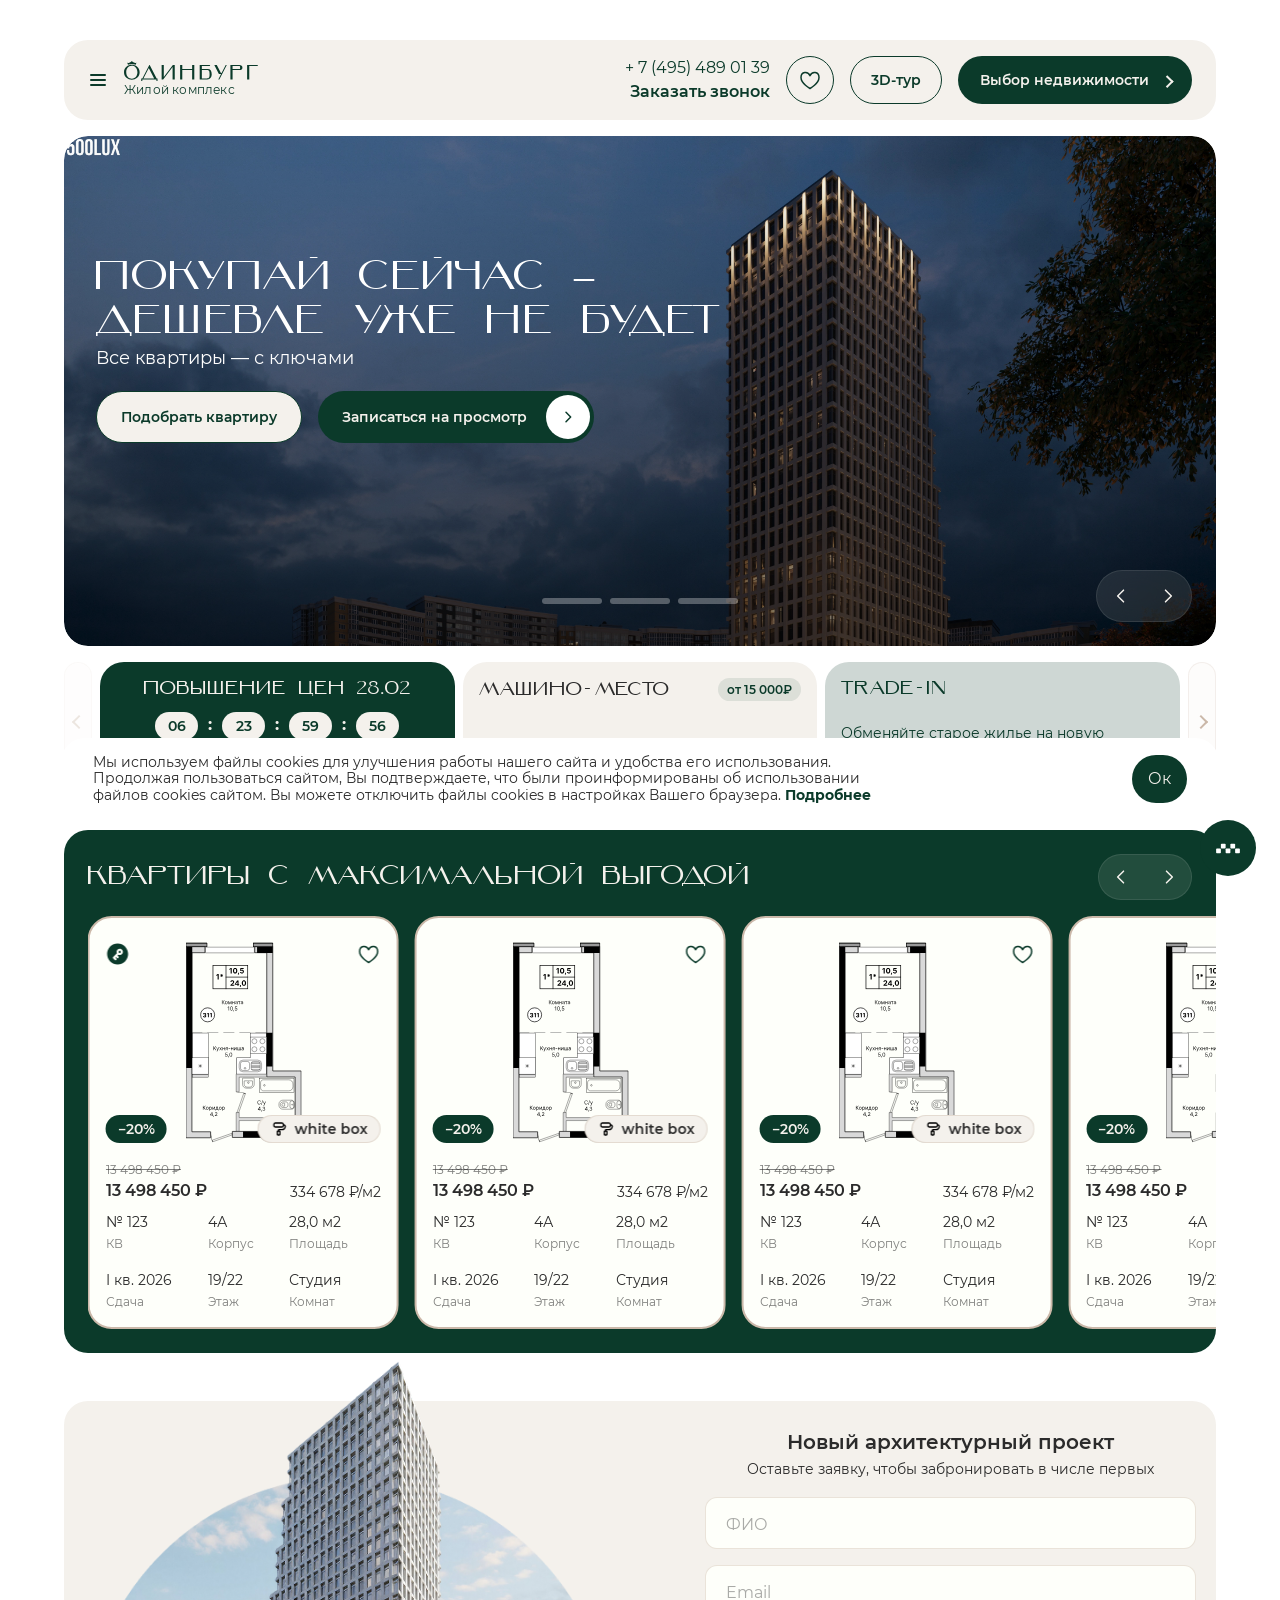
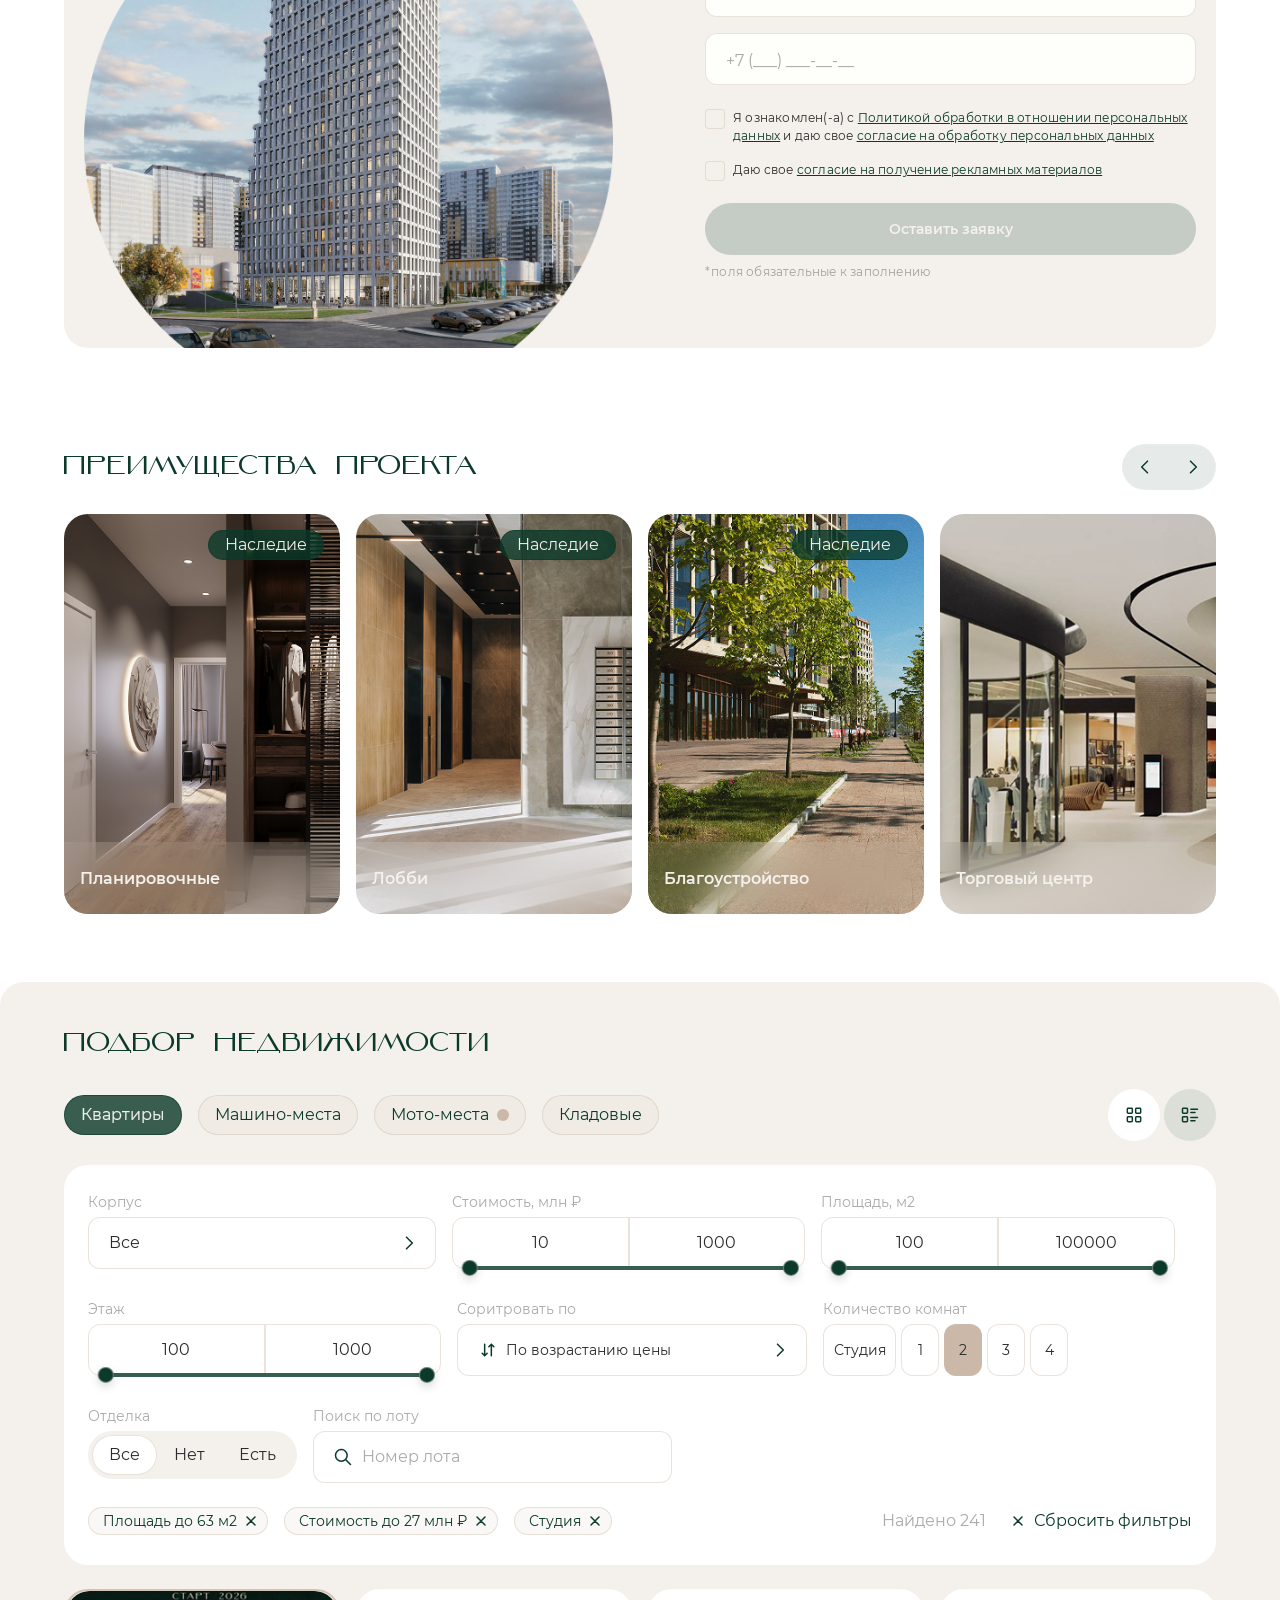
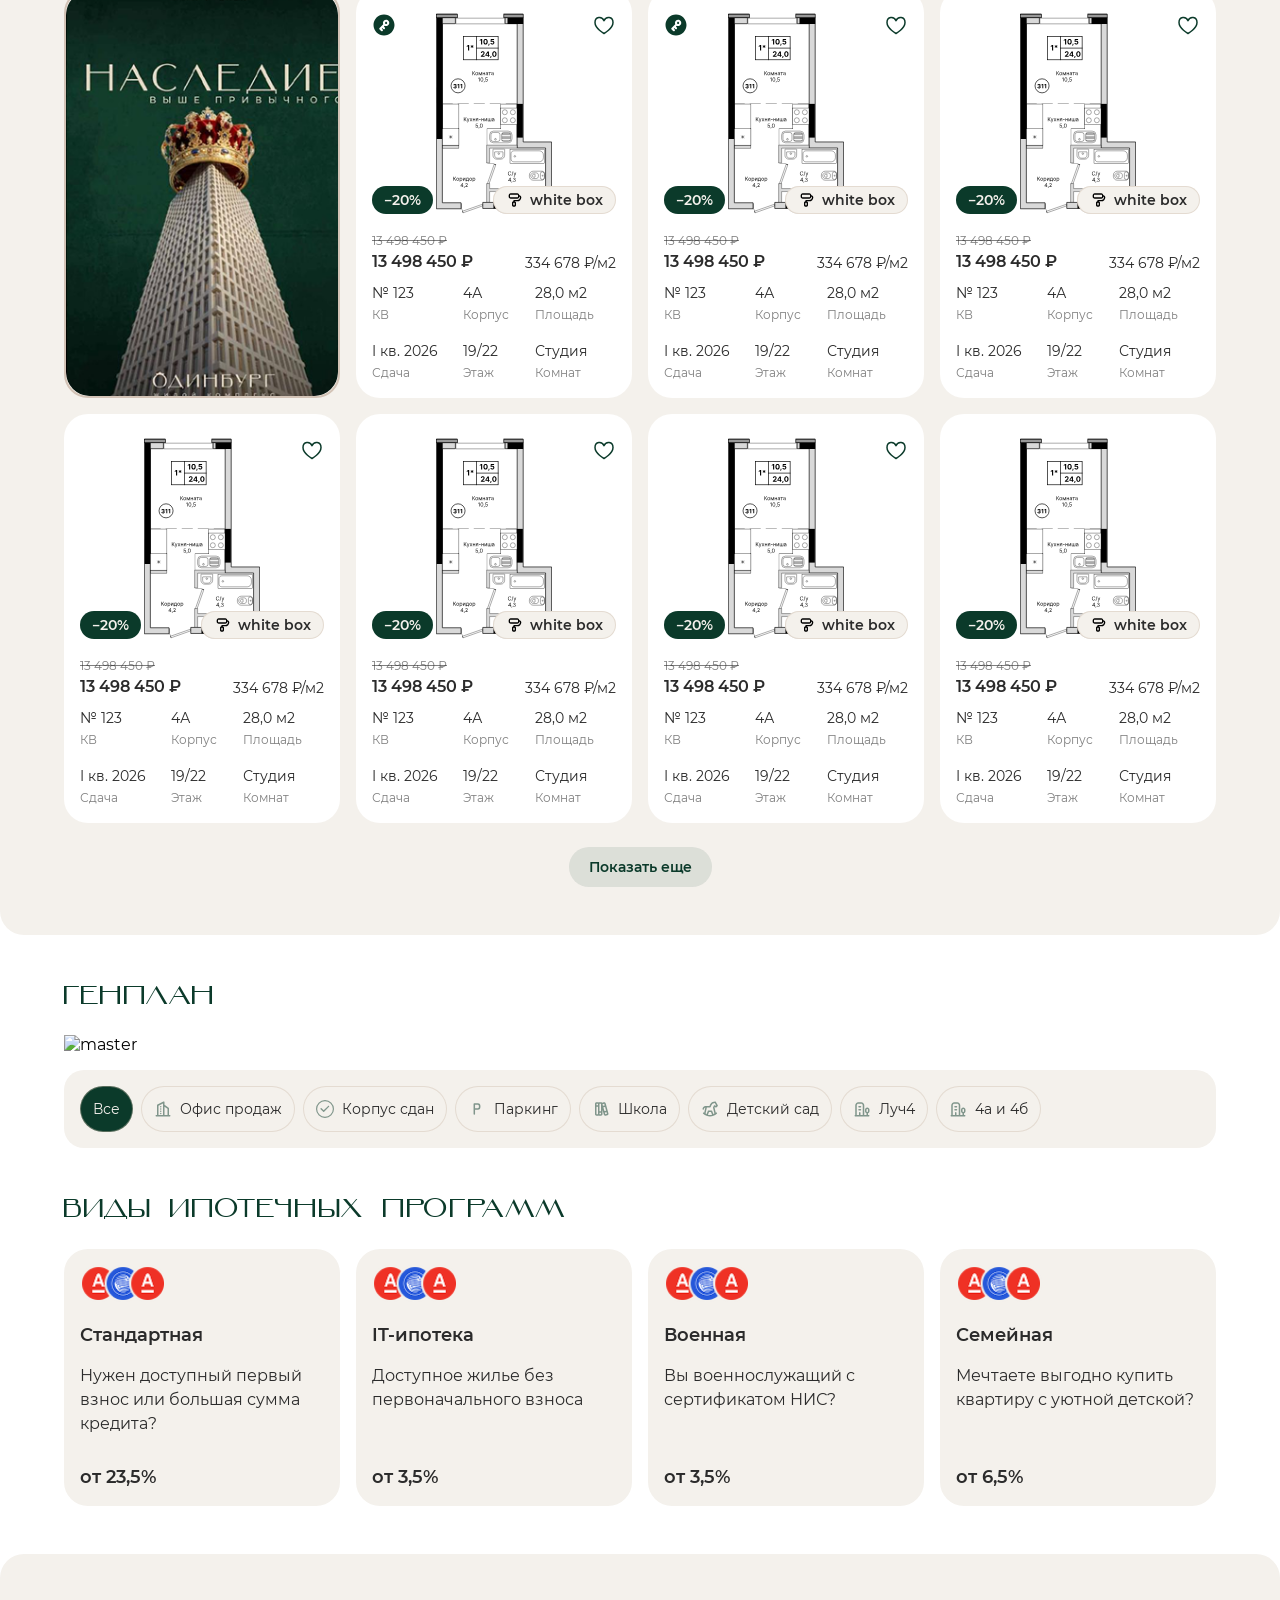
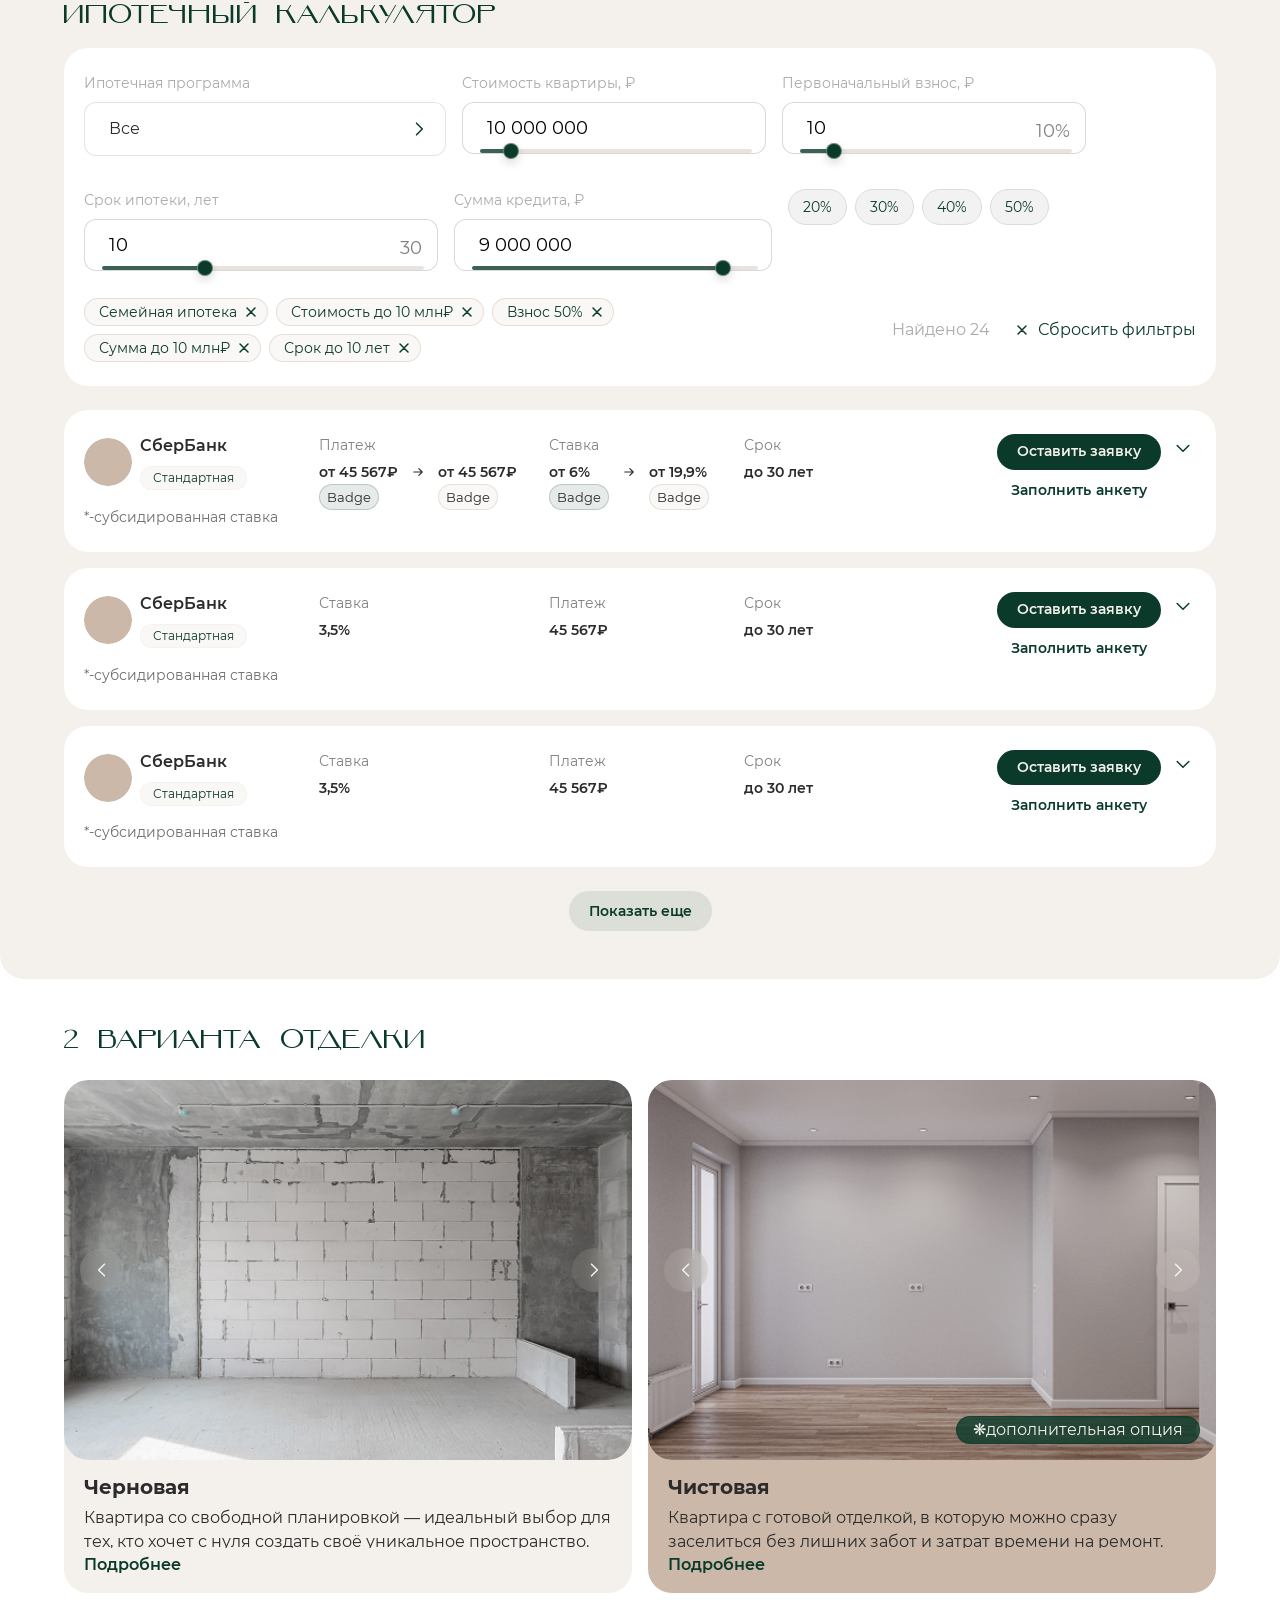
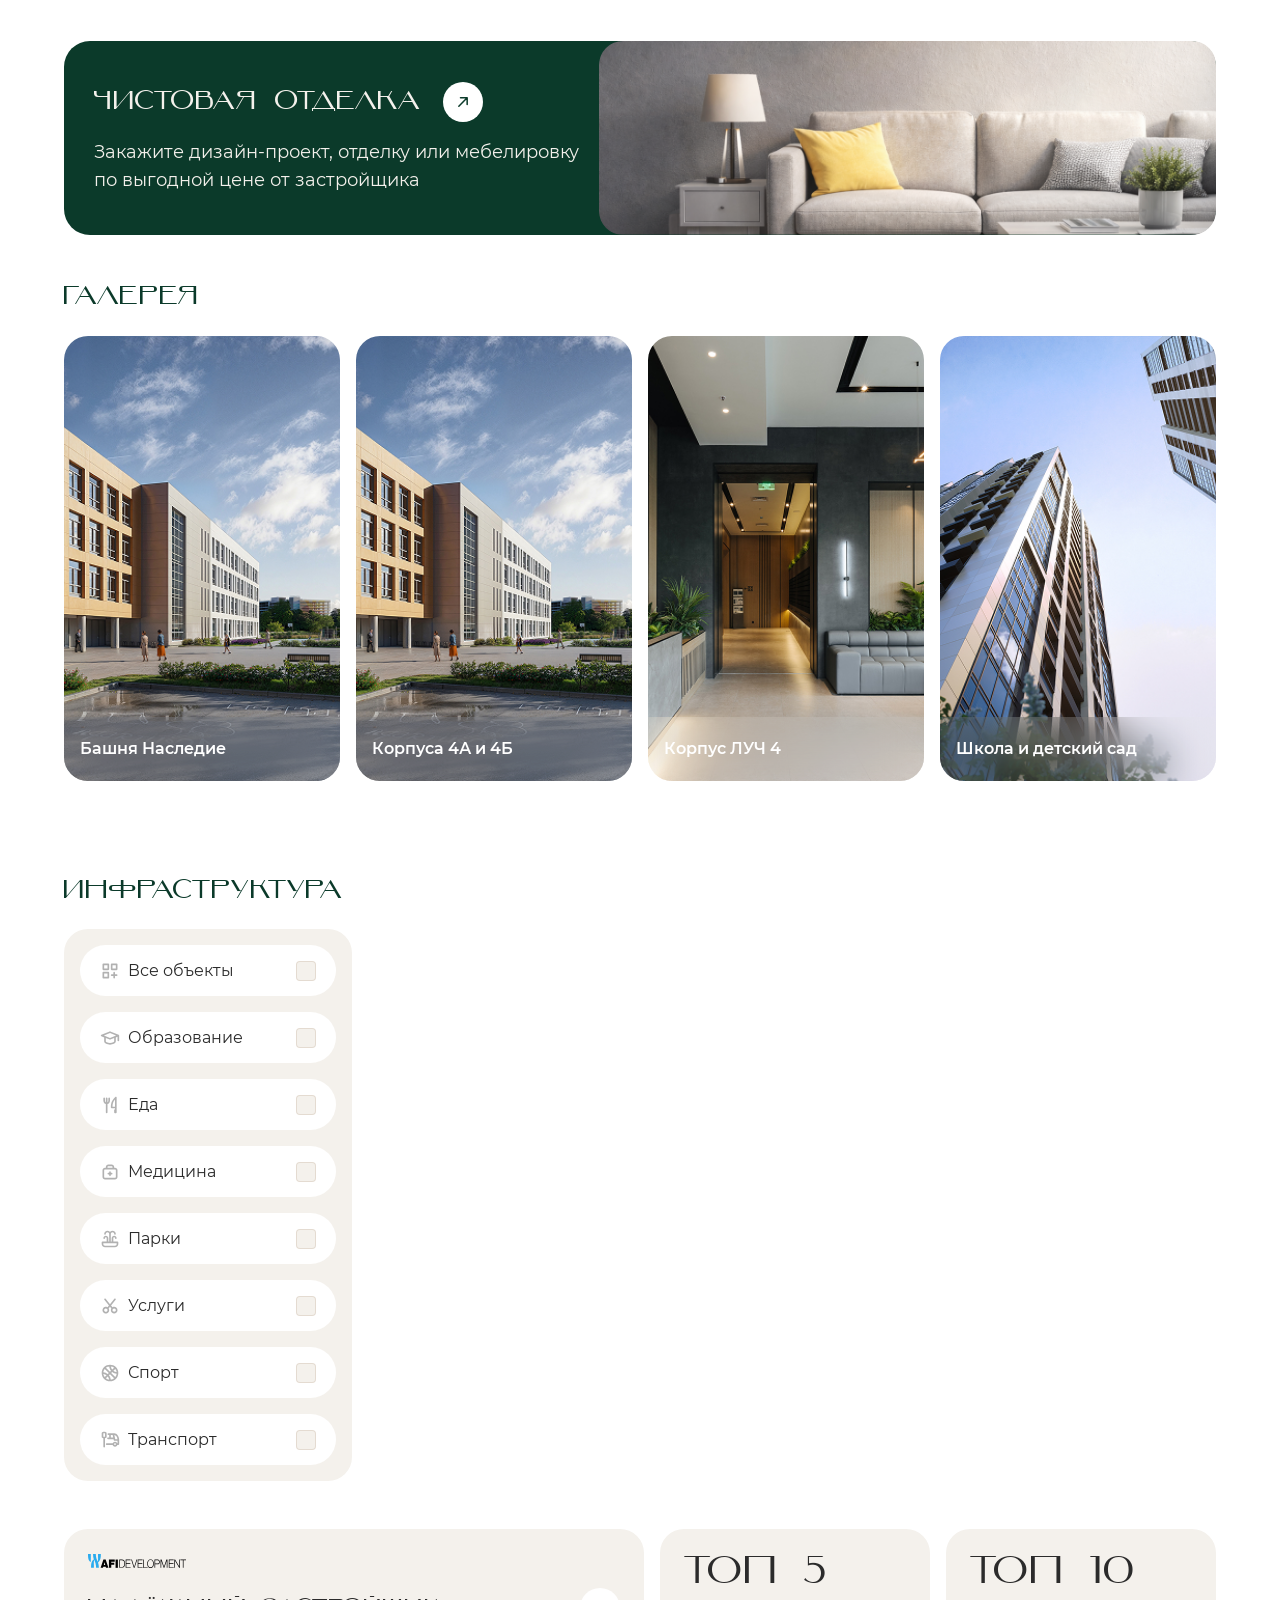
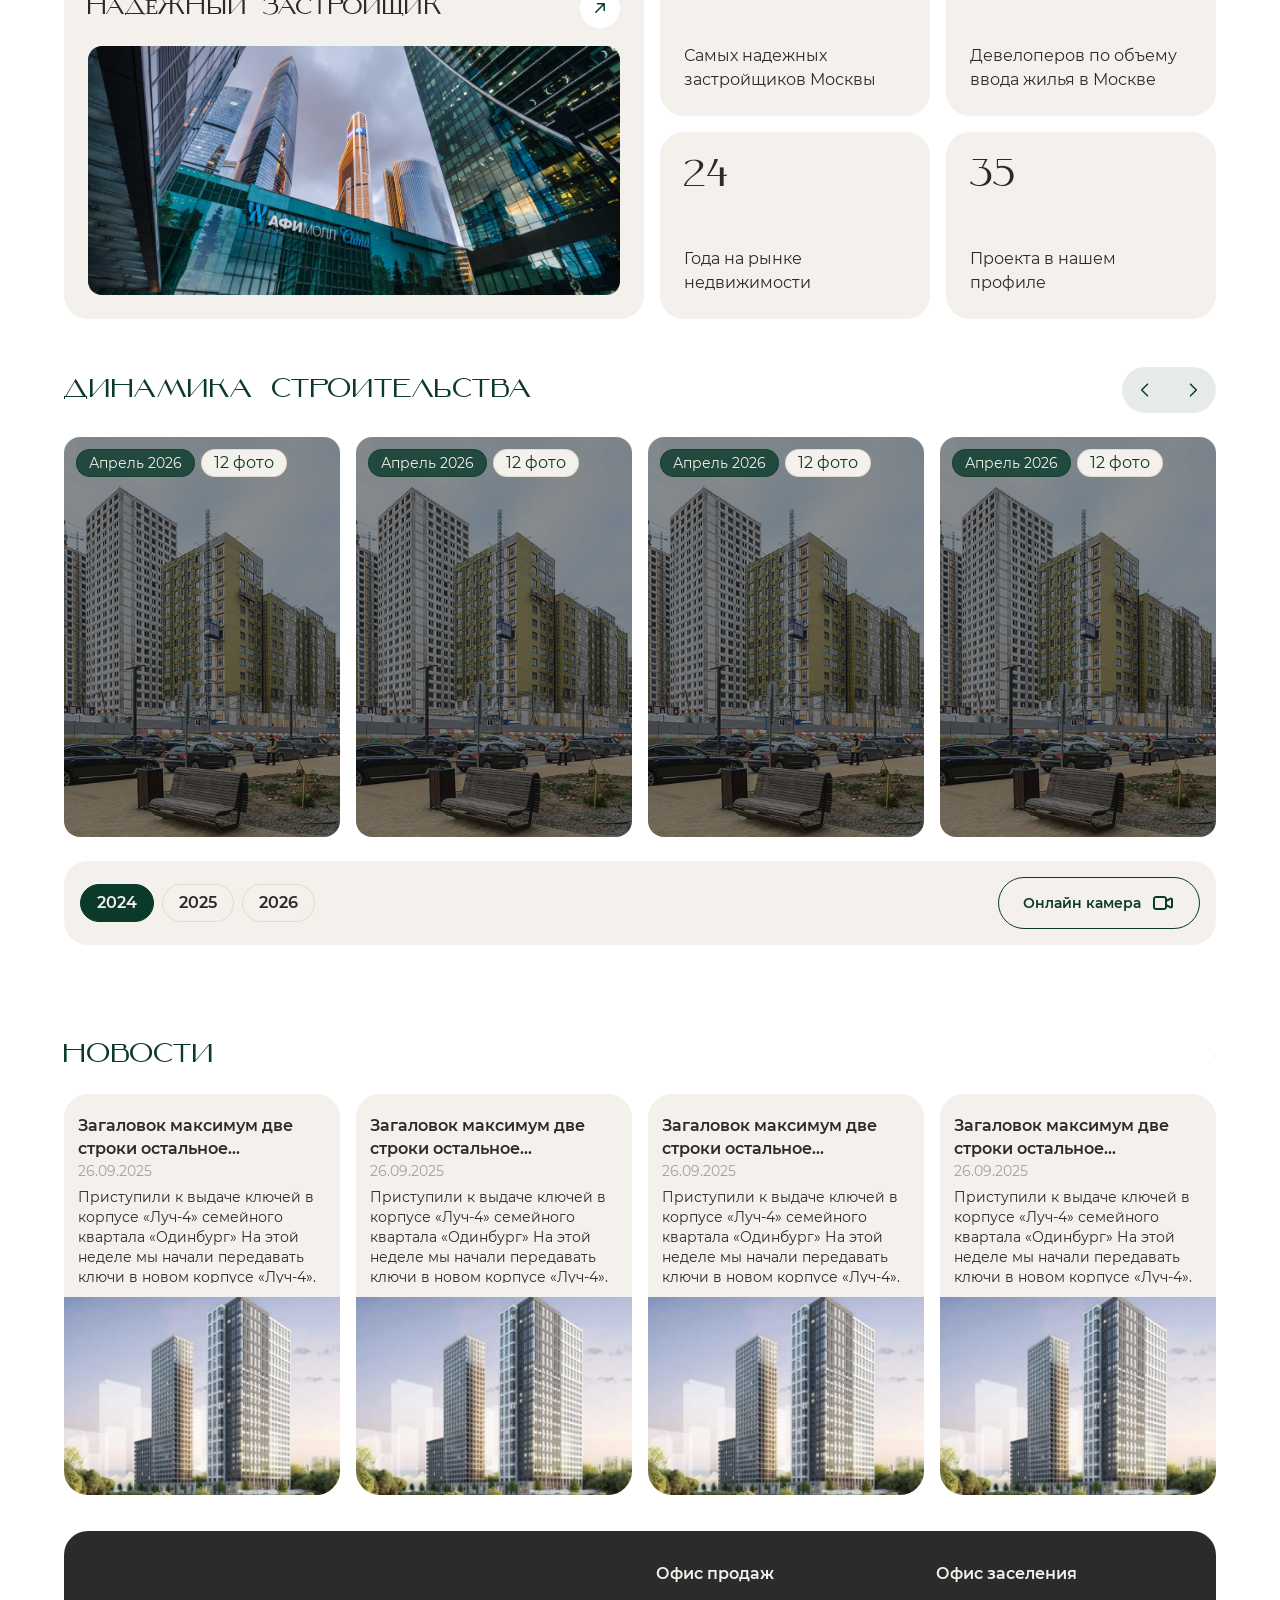
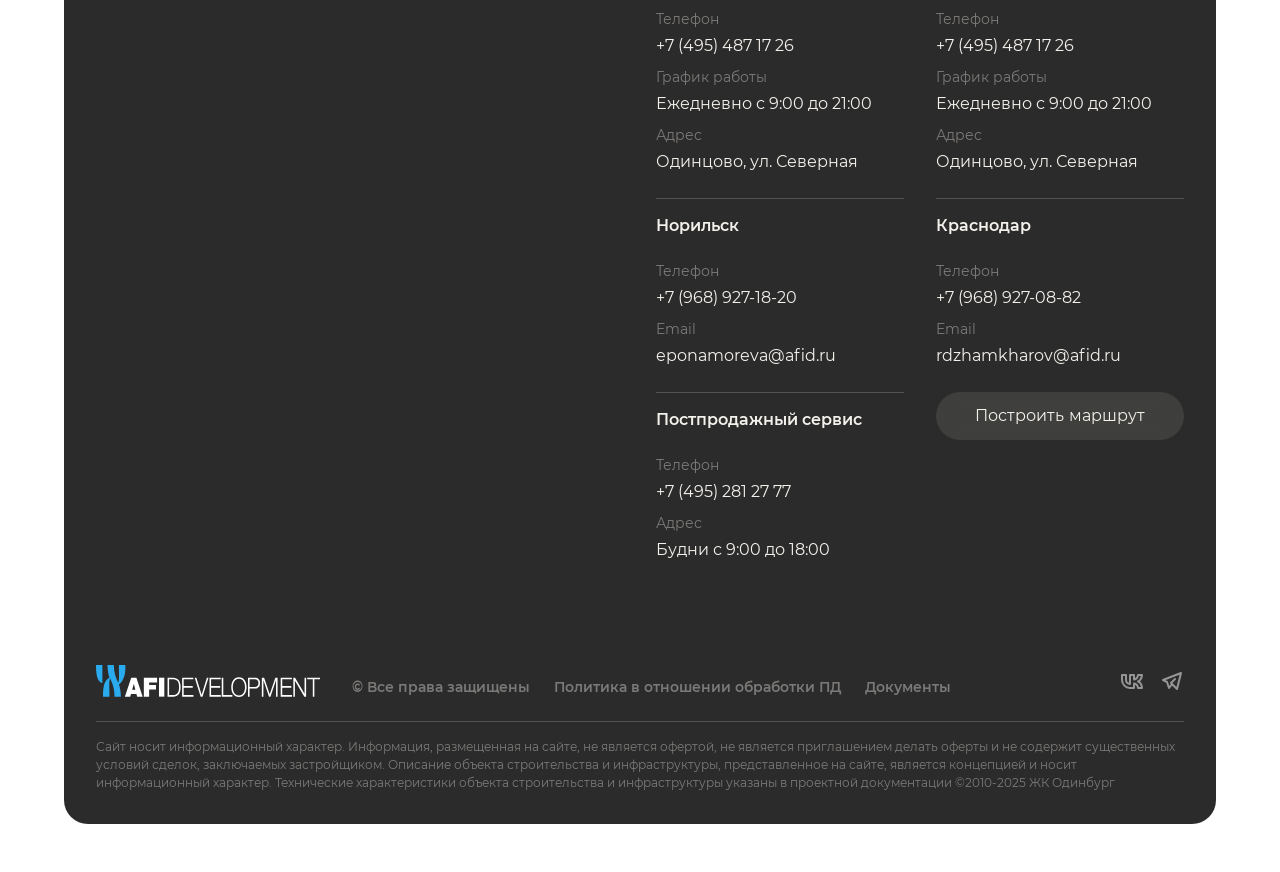
==== index.html @ 4f4ad092 "add" ====
<!DOCTYPE html>
<html lang="ru">
<head>
    <meta charset="UTF-8">
    <meta name="viewport"
          content="width=device-width, user-scalable=no, initial-scale=1.0, maximum-scale=1.0, minimum-scale=1.0">
    <meta http-equiv="X-UA-Compatible" content="ie=edge">
    <meta name="format-detection" content="telephone=no">
    <link rel="icon" type="image/svg"  href="./assets/img/favicon.svg">
    <link rel="stylesheet" href="style.css">
    <script src="https://api-maps.yandex.ru/2.1/?apikey=d130909a-f4b5-453d-85f2-98a45f38ba0c&lang=ru_RU"></script>
    <title>Odinburg</title>
</head>
<body>
<header class="header">
    <div class="container">
        <div class="header-main G-align-center G-justify-between">
            <div class="header-logo G-align-center">
                <div class="open-menu">
                    <span></span>
                    <span></span>
                    <span></span>
                </div>
                <a href="./index.html" class="logo G-flex-column G-align-start">
                    <img src="./assets/img/logo.svg" alt="logo" loading="lazy">
                    <span>Жилой комплекс</span>
                </a>
            </div>
            <div class="header-cont-flex G-align-center">
                <div class="header-contact G-flex-column G-align-end">
                    <a href="tel:+ 7 (495) 489 01 39" class="phone-number">+ 7 (495) 489 01 39</a>
                    <span data-modal-target="#modal-form" class="card request-call">Заказать звонок</span>
                </div>
                <div class="select-block G-align-center">
                    <a href="./favorite.html" class="favorite-box G-center">
                        <i class="icon heard-card"></i>
                    </a>
                    <a href="#" class="threed-tur G-center">
                        3D-тур
                    </a>
                    <div class="select-property">
                        <div class="select-name">Выбор недвижимости</div>
                        <div class="select-dropdown">
                            <ul>
                                <li>Квартиры <i class="icon-house"></i></li>
                                <li>Машино-места <i class="icon-car"></i></li>
                                <li>Кладовые <i class="icon-storerooms"></i></li>
                                <li>Мото-места <i class="icon-moto"></i></li>
                            </ul>
                        </div>
                    </div>
                </div>
            </div>
        </div>
    </div>

    <div class="menu-modal">
        <div class="container">
            <div class="menu-modal-fon G-justify-between">
                <div class="menu-modal-min">
                    <div class="menu-modal-js" data-catalog="benefits">
                        <div class="menu-modal-block">
                            <h2>Преимущества проекта</h2>
                            <div class="project-wrap">
                                <div class="project-box">
                                    <img src="./assets/img/project-1.jpg" alt="project" loading="lazy">
                                    <div class="project-name">
                                        <span>Дома уровня бизнес</span>
                                    </div>
                                </div>
                                <div class="project-box">
                                    <img src="./assets/img/project-2.jpg" alt="project" loading="lazy">
                                    <div class="project-name">
                                        <span>Инфраструктура</span>
                                    </div>
                                </div>

                                <div class="project-box">
                                    <img src="./assets/img/project-3.jpg" alt="project" loading="lazy">
                                    <div class="project-name">
                                        <span>Экологически чистый район</span>
                                    </div>
                                </div>
                                <div class="project-box">
                                    <img src="./assets/img/project-4.jpg" alt="project" loading="lazy">
                                    <div class="project-name">
                                        <span>Для детей</span>
                                    </div>
                                </div>
                                <div class="project-box">
                                    <img src="./assets/img/project-5.jpg" alt="project" loading="lazy">
                                    <div class="project-name">
                                        <span>Продуманные планировки</span>
                                    </div>
                                </div>
                                <div class="project-box">
                                    <img src="./assets/img/project-6.jpg" alt="project" loading="lazy">
                                    <div class="project-name">
                                        <span>Кладовые и паркинг</span>
                                    </div>
                                </div>


                            </div>
                        </div>
                    </div>
                    <div class="menu-modal-js" data-catalog="property">
                        <div class="menu-modal-block">
                            <h2>Выбор недвижимости</h2>
                            <div class="select-menu-property">
                                <div class="project-box">
                                    <img src="./assets/img/property-1.jpg" alt="project" loading="lazy">
                                    <div class="project-name">
                                        <span>Квартиры</span>
                                    </div>
                                </div>
                                <div class="menu-property-col G-flex-column">
                                    <div class="project-box">
                                        <img src="./assets/img/property-2.jpg" alt="project" loading="lazy">
                                        <div class="project-name">
                                            <span>Машино-места</span>
                                        </div>
                                    </div>
                                    <div class="project-box">
                                        <img src="./assets/img/property-2.jpg" alt="project" loading="lazy">
                                        <div class="project-name">
                                            <span>Мото-места</span>
                                        </div>
                                    </div>
                                </div>
                                <div class="project-box">
                                    <img src="./assets/img/property-3.jpg" alt="project" loading="lazy">
                                    <div class="project-name">
                                        <span>Кладовые</span>
                                    </div>
                                </div>
                            </div>
                        </div>
                    </div>
                    <div class="menu-modal-js" data-catalog="purchase">
                        <div class="menu-modal-block">
                            <h2>ипотека</h2>
                            <div class="mortgage-flex">
                                <div class="mortgage-selec G-flex-wrap">
                                    <div class="mortgage-box">
                                        <img src="./assets/img/alfa.png" alt="alfa" loading="lazy">
                                        <h3>Стандартная</h3>
                                        <p>
                                            Нужен доступный первый взнос или большая сумма кредита?
                                        </p>
                                        <strong>от 23,5%</strong>
                                    </div>
                                    <div class="mortgage-box">
                                        <img src="./assets/img/alfa.png" alt="alfa" loading="lazy">
                                        <h3>IT-ипотека</h3>
                                        <p>
                                            Доступное жилье без первоначального взноса
                                        </p>
                                        <strong>от 3,5%</strong>
                                    </div>
                                    <div class="mortgage-box">
                                        <img src="./assets/img/alfa.png" alt="alfa" loading="lazy">
                                        <h3>Военная</h3>
                                        <p>
                                            Вы военнослужащий с сертификатом НИС?
                                        </p>
                                        <strong>от 3,5%</strong>
                                    </div>
                                    <div class="mortgage-box">
                                        <img src="./assets/img/alfa.png" alt="alfa" loading="lazy">
                                        <h3>Семейная</h3>
                                        <p>
                                            Мечтаете выгодно купить квартиру с уютной детской?
                                        </p>
                                        <strong>от 6,5%</strong>
                                    </div>
                                </div>

                                <div class="mortgage-calculator">
                                    <div class="mortgage-calc-menu-title">
                                        <h3>Ипотечный калькулятор</h3>
                                        <div class="mortgage-calc-pirce">
                                            <p>ежемесячный платеж</p>
                                            <span>от 29 456 руб.</span>
                                        </div>
                                        <div class="mortgage-calc-pirce">
                                            <p>первоначальный платеж</p>
                                            <span>от 1,4 млн руб.</span>
                                        </div>
                                        <div class="mortgage-calc-pirce">
                                            <p>ставка</p>

                                            <span>от 3,9%</span>
                                        </div>
                                    </div>
                                    <button class="btn-line">
                                        Рассчитать ипотеку
                                    </button>

                                </div>
                            </div>
                        </div>
                    </div>
                    <div class="menu-modal-js" data-catalog="stock">
                        <div class="menu-modal-block">
                            <h2>Акции</h2>
                            <div class="menu-modal-stock G-flex-wrap">
                                <div class="timer-wrapper ">
                                    <h4>повышение цен 28.02</h4>
                                    <div class="timer">
                                        <div class="time-box">
                                            <span class="days">06</span>
                                            <small>дн.</small>
                                        </div>
                                        <div class="colon">:</div>
                                        <div class="time-box">
                                            <span class="hours">23</span>
                                            <small>ч.</small>
                                        </div>
                                        <div class="colon">:</div>
                                        <div class="time-box">
                                            <span class="minutes">58</span>
                                            <small>мин.</small>
                                        </div>
                                        <div class="colon">:</div>
                                        <div class="time-box">
                                            <span class="seconds">42</span>
                                            <small>сек.</small>
                                        </div>
                                    </div>
                                </div>
                                <div class="family-mortgage-box ">
                                    <h4>Военная ипотека</h4>
                                </div>
                                <div class="family-mortgage-box ">
                                    <div class="parking-space-bit G-align-center G-justify-between">
                                        <h4>Машино-место</h4>
                                        <span class="parking-space-pic">от 15 000₽</span>
                                    </div>
                                    <p>Рассрочка на 3 года</p>
                                </div>
                                <div class="family-mortgage-box bg-greens">
                                    <h4>0,11%</h4>
                                    <p>Ипотека на первый год</p>
                                </div>
                                <div class="family-mortgage-box bg-greens">
                                    <h4>Trade-in</h4>
                                    <p>Обменяйте старое жилье на новую квартиру</p>
                                </div>
                                <div class="family-mortgage-box bg-green">
                                    <h4>33%</h4>
                                    <p>Скидки на ряд квартир</p>
                                </div>
                                <div class="family-mortgage-box ">
                                    <h4>-25%</h4>
                                    <p>На паркинг и кладовые</p>
                                </div>

                                <div class="family-mortgage-box bg-greens">
                                    <h4>3,5%</h4>
                                    <p>Семейная ипотека</p>
                                </div>

                            </div>
                        </div>
                    </div>
                </div>
                <div class="menu-modal-cnt">
                    <div class="menu-data-menu">
                        <ul>
                            <li class="menu-data-click" data-catalog="benefits">Преимущества проекта
                            </li>
                            <li class="menu-data-click" data-catalog="property">Выбор недвижимости</li>
                            <li class="menu-data-click" data-catalog="purchase">Способы покупки</li>
                            <li class="menu-data-click" data-catalog="stock">Акции</li>
                        </ul>
                    </div>
                    <div class="menu-data-mobile">
                        <ul class="menu-scroll">
                            <li><a href="#advantages-scr">Преимущества </a></li>
                            <li><a href="#selection">Выбор недвижимости</a></li>
                            <li><a href="#">Способы покупки</a></li>
                            <li><a href="#">Акции</a></li>
                        </ul>
                    </div>
                    <div class="menu-data-link">
                        <ul class="menu-scroll">
                            <li><a href="#">О компании <i class="men-icon"></i> </a></li>
                            <li><a href="#news-sec">Новости</a></li>
                            <li><a href="#">Ход строительства</a></li>
                            <li><a href="#special-pool">Спец-пул</a></li>
                            <li><a href="#general-plan">Генплан</a></li>
                            <li><a href="#infrastructure">Инфраструктура</a></li>
                            <li><a href="#">Кабинет брокера <i class="men-icon"></i> </a></li>
                            <li><a href="#footer-contact">Контакты</a></li>
                        </ul>

                    </div>
                    <button data-modal-target="#modal-form" class="card btn-line">
                        <i class="icon icon-call"></i>
                        <span>Заказать звонок</span>
                    </button>


                    <button class="btn">Выбор недвижимости</button>
                </div>
            </div>
        </div>
    </div>
    <div class="header-nav">
        <div class="nav-menu">
            <ul class="menu-scroll">
                <li><a href="#special-pool">Спец-пул</a></li>
                <li><a href="#advantages-scr">Преимущества </a></li>
                <li><a href="#selection">Подбор</a></li>
                <li><a href="#general-plan">Генплан</a></li>
                <li><a href="#mortgage">Ипотека</a></li>
                <li><a href="#infrastructure">Инфраструктура</a></li>
            </ul>
        </div>
    </div>
    <div class="select-property-mobile">
        <div class="select-property">
            <div class="select-name">Выбор недвижимости</div>
            <div class="touchstart select-dropdown">
                <div class="modal-drag-zone">
                    <span class="close-filt-map"></span>
                </div>
                <ul>
                    <li>Квартиры <i class="icon-house"></i></li>
                    <li>Машино-места <i class="icon-car"></i></li>
                    <li>Кладовые <i class="icon-storerooms"></i></li>
                    <li>Мото-места <i class="icon-moto"></i></li>
                </ul>
            </div>
        </div>
    </div>
</header>



<section class="business-min banner-anime">
    <div class="container">
        <div class="business-rel">
            <div class="swiper business-slider">
                <div class="swiper-wrapper">
                    <div class="swiper-slide">
                        <div class="business-photo"
                             style="background-image: url('./assets/img/apart.webp')">
                            <div class="business-apart">
                                <h1>Покупай сейчас –  дешевле уже не будет</h1>
                                <p>Все квартиры — с ключами</p>

                                <div class="menu-scroll business-apart-flex G-align-center">

                                    <a href="#selection" class="btn">Подобрать квартиру</a>
                                    <button class="sign-viewing">
                                        <span>Записаться на просмотр</span>
                                        <span class="arrow-viewing">
                                            <i class="chevron-right"></i>
                                        </span>
                                    </button>
                                </div>
                            </div>
                        </div>
                    </div>
                    <div class="swiper-slide">
                        <div class="business-photo"
                             style="background-image: url('./assets/img/apart.webp')">
                            <div class="business-apart">
                                <h1>Квартиры уровня бизнес</h1>
                                <p>по цене комфорта ключи в 2025 году</p>

                                <div class="menu-scroll business-apart-flex G-align-center">

                                    <a href="#selection" class="btn">Подобрать квартиру</a>
                                    <button class="sign-viewing">
                                        <span>Записаться на просмотр</span>
                                        <span class="arrow-viewing">
                                            <i class="chevron-right"></i>
                                        </span>
                                    </button>
                                </div>
                            </div>
                        </div>
                    </div>
                    <div class="swiper-slide">
                        <div class="business-photo"
                             style="background-image: url('./assets/img/apart.webp')">
                            <div class="business-apart">
                                <h1>Квартиры уровня бизнес</h1>
                                <p>по цене комфорта ключи в 2025 году</p>

                                <div class="menu-scroll business-apart-flex G-align-center">

                                    <a href="#selection" class="btn">Подобрать квартиру</a>
                                    <button class="sign-viewing">
                                        <span>Записаться на просмотр</span>
                                        <span class="arrow-viewing">
                                             <i class="chevron-right"></i>
                                        </span>
                                    </button>
                                </div>
                            </div>
                        </div>
                    </div>
                </div>
            </div>
            <div class="business-btn G-align-center">
                <div class="business-button-prev swiper-button-prev">
                    <i class="icon icon-arrow-left"></i>
                </div>
                <div class="business-button-next swiper-button-next">
                    <i class="icon icon-arrow-right"></i>
                </div>
            </div>
            <div class="business-pagination swiper-pagination"></div>
        </div>
    </div>
</section>
<section class="family-mortgage banner-anime">
    <div class="container">
        <div class="mortgage-rel">
            <div class="swiper mortgage-slider">
                <div class="swiper-wrapper">
                    <div class="swiper-slide">
                        <div class="timer-wrapper ">
                            <h4>повышение цен 28.02</h4>
                            <div class="timer">
                                <div class="time-box">
                                    <span class="days">06</span>
                                    <small>дн.</small>
                                </div>
                                <div class="colon">:</div>
                                <div class="time-box">
                                    <span class="hours">23</span>
                                    <small>ч.</small>
                                </div>
                                <div class="colon">:</div>
                                <div class="time-box">
                                    <span class="minutes">58</span>
                                    <small>мин.</small>
                                </div>
                                <div class="colon">:</div>
                                <div class="time-box">
                                    <span class="seconds">42</span>
                                    <small>сек.</small>
                                </div>
                            </div>
                        </div>
                    </div>
                    <div class="swiper-slide">
                        <div class="family-mortgage-box ">
                            <div class="parking-space-bit G-align-center G-justify-between">
                                <h4>Машино-место</h4>
                                <span class="parking-space-pic">от 15 000₽</span>
                            </div>
                            <p>На паркинг и кладовые</p>
                        </div>
                    </div>
                    <div class="swiper-slide">
                        <div class="family-mortgage-box bg-greens">
                            <h4>Trade-in</h4>
                            <p>Обменяйте старое жилье на новую квартиру</p>
                        </div>
                    </div>
                    <div class="swiper-slide">
                        <div class="family-mortgage-box bg-greens">
                            <h4>Trade-in</h4>
                            <p>Обменяйте старое жилье на новую квартиру</p>
                        </div>
                    </div>
                </div>
            </div>
            <div class="mortgage-button-prev swiper-button-prev">
            </div>
            <div class="mortgage-button-next swiper-button-next">
            </div>
            <div class="mortgage-pagination swiper-pagination"></div>
        </div>
    </div>
</section>

<section id="special-pool" class="apartments-main section-margin animate-on-scroll delay-100">
    <div class="container">
        <div class="apartments-fon ">
            <div class="apartments-title G-align-center G-justify-between">
                <h2>Квартиры с максимальной выгодой</h2>
                <div class="apartments-btn G-center">
                    <div class="apartments-prev swiper-button-prev"><i class="icon icon-arrow-left"></i></div>
                    <div class="apartments-next swiper-button-next"><i class="icon icon-arrow-right"></i></div>
                </div>
            </div>

            <div class="apartments-cnt">
                <div class="swiper apartments-slider">
                    <div class="swiper-wrapper">
                        <div class="swiper-slide">
                            <a href="./parts-lot.html" class="apartments-card">
                                <div class="apartments-photo G-flex">
                                    <img src="./assets/img/apartment.svg" alt="apartment" loading="lazy">

                                    <span class="favorite-key"><i class="icon-key"></i></span>
                                    <div class="favorite-heart"><i class="icon heard-card"></i></div>
                                    <span class="discount-count">−20%</span>
                                    <div class="white-box ">
                                        <i class="icon-white-box"></i>
                                        <span>white box</span>
                                    </div>
                                </div>
                                <div class="apartments-numb G-align-end G-justify-between">
                                    <div class="apartments-price">
                                        <del>13 498 450 ₽</del>
                                        <strong>13 498 450 ₽</strong>
                                    </div>
                                    <div class="parts-apart-del">
                                        <span>334 678 ₽/м2</span>
                                    </div>
                                </div>
                                <div class="building-square G-flex-wrap">
                                    <div class="building-info">
                                        <span>№ 123</span>
                                        <p>КВ</p>
                                    </div>
                                    <div class="building-info">
                                        <span>4А</span>
                                        <p>Корпус</p>
                                    </div>
                                    <div class="building-info">
                                        <span>28,0 м2</span>
                                        <p>Площадь</p>
                                    </div>
                                    <div class="building-info">
                                        <span>I кв. 2026</span>
                                        <p>Сдача</p>
                                    </div>
                                    <div class="building-info">
                                        <span>19/22</span>
                                        <p>Этаж</p>
                                    </div>
                                    <div class="building-info">
                                        <span>Студия</span>
                                        <p>Комнат</p>
                                    </div>
                                </div>
                            </a>
                        </div>
                        <div class="swiper-slide">
                            <a href="./parts-lot.html" class="apartments-card">
                                <div class="apartments-photo G-flex">
                                    <img src="./assets/img/apartment.svg" alt="apartment" loading="lazy">

                                    <div class="favorite-heart"><i class="icon heard-card"></i></div>
                                    <span class="discount-count">−20%</span>
                                    <div class="white-box ">
                                        <i class="icon-white-box"></i>
                                        <span>white box</span>
                                    </div>
                                </div>
                                <div class="apartments-numb G-align-end G-justify-between">
                                    <div class="apartments-price">
                                        <del>13 498 450 ₽</del>
                                        <strong>13 498 450 ₽</strong>
                                    </div>
                                    <div class="parts-apart-del">
                                        <span>334 678 ₽/м2</span>
                                    </div>
                                </div>
                                <div class="building-square G-flex-wrap">
                                    <div class="building-info">
                                        <span>№ 123</span>
                                        <p>КВ</p>
                                    </div>
                                    <div class="building-info">
                                        <span>4А</span>
                                        <p>Корпус</p>
                                    </div>
                                    <div class="building-info">
                                        <span>28,0 м2</span>
                                        <p>Площадь</p>
                                    </div>
                                    <div class="building-info">
                                        <span>I кв. 2026</span>
                                        <p>Сдача</p>
                                    </div>
                                    <div class="building-info">
                                        <span>19/22</span>
                                        <p>Этаж</p>
                                    </div>
                                    <div class="building-info">
                                        <span>Студия</span>
                                        <p>Комнат</p>
                                    </div>
                                </div>
                            </a>
                        </div>
                        <div class="swiper-slide">
                            <a href="./parts-lot.html" class="apartments-card">
                                <div class="apartments-photo G-flex">
                                    <img src="./assets/img/apartment.svg" alt="apartment" loading="lazy">

                                    <div class="favorite-heart"><i class="icon heard-card"></i></div>
                                    <span class="discount-count">−20%</span>
                                    <div class="white-box ">
                                        <i class="icon-white-box"></i>
                                        <span>white box</span>
                                    </div>
                                </div>
                                <div class="apartments-numb G-align-end G-justify-between">
                                    <div class="apartments-price">
                                        <del>13 498 450 ₽</del>
                                        <strong>13 498 450 ₽</strong>
                                    </div>
                                    <div class="parts-apart-del">
                                        <span>334 678 ₽/м2</span>
                                    </div>
                                </div>
                                <div class="building-square G-flex-wrap">
                                    <div class="building-info">
                                        <span>№ 123</span>
                                        <p>КВ</p>
                                    </div>
                                    <div class="building-info">
                                        <span>4А</span>
                                        <p>Корпус</p>
                                    </div>
                                    <div class="building-info">
                                        <span>28,0 м2</span>
                                        <p>Площадь</p>
                                    </div>
                                    <div class="building-info">
                                        <span>I кв. 2026</span>
                                        <p>Сдача</p>
                                    </div>
                                    <div class="building-info">
                                        <span>19/22</span>
                                        <p>Этаж</p>
                                    </div>
                                    <div class="building-info">
                                        <span>Студия</span>
                                        <p>Комнат</p>
                                    </div>
                                </div>
                            </a>
                        </div>
                        <div class="swiper-slide">
                            <a href="./parts-lot.html" class="apartments-card">
                                <div class="apartments-photo G-flex">
                                    <img src="./assets/img/apartment.svg" alt="apartment" loading="lazy">

                                    <div class="favorite-heart"><i class="icon heard-card"></i></div>
                                    <span class="discount-count">−20%</span>
                                    <div class="white-box ">
                                        <i class="icon-white-box"></i>
                                        <span>white box</span>
                                    </div>
                                </div>
                                <div class="apartments-numb G-align-end G-justify-between">
                                    <div class="apartments-price">
                                        <del>13 498 450 ₽</del>
                                        <strong>13 498 450 ₽</strong>
                                    </div>
                                    <div class="parts-apart-del">
                                        <span>334 678 ₽/м2</span>
                                    </div>
                                </div>
                                <div class="building-square G-flex-wrap">
                                    <div class="building-info">
                                        <span>№ 123</span>
                                        <p>КВ</p>
                                    </div>
                                    <div class="building-info">
                                        <span>4А</span>
                                        <p>Корпус</p>
                                    </div>
                                    <div class="building-info">
                                        <span>28,0 м2</span>
                                        <p>Площадь</p>
                                    </div>
                                    <div class="building-info">
                                        <span>I кв. 2026</span>
                                        <p>Сдача</p>
                                    </div>
                                    <div class="building-info">
                                        <span>19/22</span>
                                        <p>Этаж</p>
                                    </div>
                                    <div class="building-info">
                                        <span>Студия</span>
                                        <p>Комнат</p>
                                    </div>
                                </div>
                            </a>
                        </div>
                        <div class="swiper-slide">
                            <a href="./parts-lot.html" class="apartments-card">
                                <div class="apartments-photo G-flex">
                                    <img src="./assets/img/apartment.svg" alt="apartment" loading="lazy">

                                    <div class="favorite-heart"><i class="icon heard-card"></i></div>
                                    <span class="discount-count">−20%</span>
                                    <div class="white-box ">
                                        <i class="icon-white-box"></i>
                                        <span>white box</span>
                                    </div>
                                </div>
                                <div class="apartments-numb G-align-end G-justify-between">
                                    <div class="apartments-price">
                                        <del>13 498 450 ₽</del>
                                        <strong>13 498 450 ₽</strong>
                                    </div>
                                    <div class="parts-apart-del">
                                        <span>334 678 ₽/м2</span>
                                    </div>
                                </div>
                                <div class="building-square G-flex-wrap">
                                    <div class="building-info">
                                        <span>№ 123</span>
                                        <p>КВ</p>
                                    </div>
                                    <div class="building-info">
                                        <span>4А</span>
                                        <p>Корпус</p>
                                    </div>
                                    <div class="building-info">
                                        <span>28,0 м2</span>
                                        <p>Площадь</p>
                                    </div>
                                    <div class="building-info">
                                        <span>I кв. 2026</span>
                                        <p>Сдача</p>
                                    </div>
                                    <div class="building-info">
                                        <span>19/22</span>
                                        <p>Этаж</p>
                                    </div>
                                    <div class="building-info">
                                        <span>Студия</span>
                                        <p>Комнат</p>
                                    </div>
                                </div>
                            </a>
                        </div>
                    </div>
                </div>
            </div>

        </div>
    </div>
</section>

<section class="percent-sum ">
    <div class="container">
        <div class="percent-sum-flex ">
            <div class="percent-sum-photo ">
                <img src="./assets/img/bashnia.png" alt="bashnia">
            </div>
            <div class="percent-sum-form">
                <h3>Новый архитектурный проект</h3>
                <p>Оставьте заявку, чтобы забронировать в числе первых</p>
                <div class="percent-request">
                    <form action="" method="post">
                        <div class="percent-col ">
                            <div class="percent-inp">
                                <label>
                                    <input type="text" placeholder="ФИО">
                                </label>
                            </div>
                            <div class="percent-inp">
                                <label>
                                    <input type="text" class="required-email" placeholder="Email">
                                </label>
                            </div>
                            <div class="percent-inp">
                                <label>
                                    <input type="text" id="tel-form" name="tel"
                                           class="mask-phone required-phone" placeholder="+7 (___) ___-__-__">
                                </label>
                            </div>
                        </div>

                        <div class="check-form">
                            <label>
                                <small>
                                    Я ознакомлен(-а) с <a href="#">Политикой обработки в отношении персональных данных</a> и даю
                                    свое
                                    <a href="#">согласие на обработку персональных данных</a>
                                </small>
                                <input type="checkbox" class="required-check">
                                <span class="checkmark"></span>
                            </label>
                        </div>
                        <div class="check-form">
                            <label>
                                <small>
                                    Даю свое
                                    <a href="#">согласие на получение рекламных материалов</a>
                                </small>
                                <input type="checkbox" class="required-check">
                                <span class="checkmark"></span>
                            </label>
                        </div>
                        <button class="btn btn-submit disabled" disabled>Оставить заявку</button>
                        <small>*поля обязательные к заполнению</small>
                    </form>
                </div>
            </div>
        </div>
    </div>
</section>

<section id="advantages-scr" class="section-margin animate-on-scroll delay-100">
    <div class="container">
        <div class="project-title G-align-center G-justify-between ">
            <h2>Преимущества проекта</h2>
            <div class="apartments-btn G-center">
                <div class="project-prev swiper-button-prev"><i class="icon icon-arrow-left"></i></div>
                <div class="project-next swiper-button-next"><i class="icon icon-arrow-right"></i></div>
            </div>
        </div>
        <div class="project-benefits ">
            <div class="swiper project-slider">
                <div class="swiper-wrapper">
                    <div class="swiper-slide">
                        <div data-modal="business-class" data-modal-target="#project-benefits"
                             class="card project-picture">
                            <span class="card-heritage">Наследие</span>
                            <img src="./assets/img/benefits-1.png" alt="benefits" loading="lazy">
                            <div class="project-buld-name">
                                <h3>Планировочные</h3>
                                <span class="href-arrow">
                                    <i class="arrow-top-right"></i>
                                </span>
                            </div>
                        </div>
                    </div>
                    <div class="swiper-slide">
                        <div data-modal="infrastructure" data-modal-target="#project-benefits"
                             class="card project-picture">
                            <span class="card-heritage">Наследие</span>
                            <img src="./assets/img/benefits-2.png" alt="benefits" loading="lazy">
                            <div class="project-buld-name">
                                <h3>Лобби</h3>
                                <span class="href-arrow">
                                    <i class="arrow-top-right"></i>
                                </span>
                            </div>
                        </div>
                    </div>

                    <div class="swiper-slide">
                        <div data-modal="ecologically-area" data-modal-target="#project-benefits"
                             class="card project-picture">
                            <span class="card-heritage">Наследие</span>
                            <img src="./assets/img/benefits-3.png" alt="benefits" loading="lazy">
                            <div class="project-buld-name">
                                <h3>Благоустройство</h3>
                                <span class="href-arrow">
                                    <i class="arrow-top-right"></i>
                                </span>
                            </div>
                        </div>
                    </div>
                    <div class="swiper-slide">
                        <div data-modal="for-children" data-modal-target="#project-benefits"
                             class="card project-picture">
                            <img src="./assets/img/benefits-4.png" alt="benefits" loading="lazy">
                            <div class="project-buld-name">
                                <h3>Торговый центр</h3>
                                <span class="href-arrow">
                                    <i class="arrow-top-right"></i>
                                </span>
                            </div>
                        </div>
                    </div>
                    <div class="swiper-slide">
                        <div data-modal="thoughtful" data-modal-target="#project-benefits" class="card project-picture">
                            <img src="./assets/img/benefits-5.png" alt="benefits" loading="lazy">
                            <div class="project-buld-name">
                                <h3>Школа и детский сад</h3>
                                <span class="href-arrow">
                                    <i class="arrow-top-right"></i>
                                </span>
                            </div>
                        </div>
                    </div>
                    <div class="swiper-slide">
                        <div data-modal="storage" data-modal-target="#project-benefits" class="card project-picture">
                            <img src="./assets/img/benefits-6.png" alt="benefits" loading="lazy">
                            <div class="project-buld-name">
                                <h3>Кладовые и паркинг</h3>
                                <span class="href-arrow">
                                    <i class="arrow-top-right"></i>
                                </span>
                            </div>
                        </div>
                    </div>
                    <div class="swiper-slide">
                        <div data-modal="architecture" data-modal-target="#project-benefits" class="card project-picture">
                            <img src="./assets/img/benefits-7.png" alt="benefits" loading="lazy">
                            <div class="project-buld-name">
                                <h3>Архитектура</h3>
                                <span class="href-arrow">
                                    <i class="arrow-top-right"></i>
                                </span>
                            </div>
                        </div>
                    </div>
                    <div class="swiper-slide">
                        <div data-modal="infrastructure" data-modal-target="#project-benefits" class="card project-picture">
                            <img src="./assets/img/benefits-8.png" alt="benefits" loading="lazy">
                            <div class="project-buld-name">
                                <h3>Инфраструктура</h3>
                                <span class="href-arrow">
                                    <i class="arrow-top-right"></i>
                                </span>
                            </div>
                        </div>
                    </div>

                </div>
            </div>
        </div>
    </div>


    <div class="modal-overlay" id="project-benefits">
        <div class="modal-window">
            <div class="modal-close"></div>
            <div class="touchstart modal-options">
                <div class="modal-drag-zone">
                    <span class="close-filt-map"></span>
                </div>

                <div class="modal-options-href pill-strip" data-step="220">
                    <div class="swiper modal-options-slider">
                        <div class="swiper-wrapper">
                            <div class="swiper-slide">
                                <div class="modal-options-click" data-modal="business-class">Планировочные решения</div>

                            </div>
                            <div class="swiper-slide">
                                <div class="modal-options-click" data-modal="infrastructure">Лобби</div>

                            </div>
                            <div class="swiper-slide">
                                <div class="modal-options-click" data-modal="ecologically-area">Благоустройство
                                </div>
                            </div>
                            <div class="swiper-slide">
                                <div class="modal-options-click" data-modal="for-children">Торговый центр</div>
                            </div>
                            <div class="swiper-slide">
                                <div class="modal-options-click" data-modal="thoughtful">Школа и детский сад</div>
                            </div>
                            <div class="swiper-slide">
                                <div class="modal-options-click" data-modal="storage">Кладовые и паркинг</div>
                            </div>
                            <div class="swiper-slide">
                                <div class="modal-options-click" data-modal="architecture">Архитектура</div>
                            </div>
                            <div class="swiper-slide">
                                <div class="modal-options-click" data-modal="infrastructure">Инфраструктура</div>
                            </div>
                        </div>
                    </div>

                    <div class="pill-arrow-btn G-align-center">
                        <button class="pill-arrow-prev swiper-button-prev"><i class="icon icon-arrow-left"></i></button>
                        <button class="pill-arrow-next swiper-button-next"><i class="icon icon-arrow-right"></i></button>
                    </div>
                </div>
                <div class="modal-options-min">
                    <div class="modal-options-js" data-modal="business-class">
                        <div class="modal-options-flex G-flex">
                            <div class="types-mortgage-pik G-flex">
                                <img src="./assets/img/benefits-1.png" alt="options" loading="lazy">
                            </div>
                            <div class="project-benefits-info">
                                <p>
                                    4-8 квартир в секции на этаже 
                                </p>
                                <p>
                                    Высота потолков — 2,8 м
                                </p>
                                <p>
                                    Обилие окон дарит ощущение простора и свободы
                                    ширина окон — 1,2 м
                                    высота — 1,78 м
                                    высота подоконника — 0,6 м
                                </p>
                                <p>
                                    Эргономичные решения: гардеробные, мастер-спальни и просторные кухни-гостиные 
                                </p>
                                <p>
                                    Комнаты со сбалансированными пропорциями шириной от 3,2 м
                                </p>
                                <p>
                                    Возможность объединения квартир 
                                </p>
                                <p>
                                    Уникальный формат: квартиры с угловым остеклением
                                </p>
                            </div>
                        </div>
                    </div>
                    <div class="modal-options-js" data-modal="infrastructure">
                        <div class="modal-options-flex G-flex">
                            <div class="types-mortgage-pik G-flex">
                                <img src="./assets/img/benefits-2.png" alt="options" loading="lazy">
                            </div>
                            <div class="project-benefits-info">
                                <p>
                                    Высокие потолки 5,7 м: простор и много естественного света
                                </p>
                                <p>
                                    Уютная лаундж-зона: дополнительное место для работы или для ожидания ваших гостей  
                                </p>
                                <p>
                                    Санузел для удобства жителей 
                                </p>
                                <p>
                                    Колясочная для комфорта мам и малышей 
                                </p>
                                <p>
                                    4 лифта: 2 грузовых и 2 пассажирских с доступом в подземный пакринг
                                </p>
                            </div>
                        </div>
                    </div>
                    <div class="modal-options-js" data-modal="ecologically-area">
                        <div class="modal-options-flex G-flex">
                            <div class="types-mortgage-pik G-flex">
                                <img src="./assets/img/benefits-3.png" alt="options" loading="lazy">
                            </div>
                            <div class="project-benefits-info">
                                <p>
                                    Закрытый двор без машин с доступом только для жителей и их гостей
                                </p>
                                <p>
                                    Игровые пространства для детей, зоны для семейных прогулок и активного отдыха
                                </p>
                                <p>
                                    Благоустройство с применением декоративных элементов и рельефных газонов
                                </p>
                                <p>
                                    Велодоступ к зелёным зонам и паркам
                                    сс
                                </p>

                            </div>
                        </div>
                    </div>
                    <div class="modal-options-js" data-modal="for-children">
                        <div class="modal-options-flex G-flex">
                            <div class="types-mortgage-pik G-flex">
                                <img src="./assets/img/benefits-4.png" alt="options" loading="lazy">
                            </div>
                            <div class="project-benefits-info">

                                <p>
                                    Магазины и супермаркет
                                </p>
                                <p>
                                    Фудкорт и рестораны
                                </p>
                                <p>
                                    Детский развлекательный центр
                                </p>
                                <p>
                                    Фитнес-центр
                                </p>


                            </div>
                        </div>
                    </div>
                    <div class="modal-options-js" data-modal="thoughtful">
                        <div class="modal-options-flex G-flex">
                            <div class="types-mortgage-pik G-flex">
                                <img src="./assets/img/benefits-5.png" alt="options" loading="lazy">
                            </div>
                            <div class="project-benefits-info">

                                <p>
                                    В Одинбурге открыты собственные школа и детский сад.
                                </p>
                                <p>
                                    Гимназия с углубленным изучением иностранных яхыков, науки и искусства, где для развития детей есть вся необходимая инфраструктура: мастерские, лаборатории, кабинеты домоводства, психолога и логопеда.
                                </p>
                                <p>
                                    Детский сад с огороженной территорией, бассейном, собственной кухней, кабинетами психолога и логопеда. А также экоогород, где можно выращивать овощи и ягоды под присмотром воспитателей. 
                                </p>

                            </div>
                        </div>
                    </div>
                    <div class="modal-options-js" data-modal="storage">
                        <div class="modal-options-flex G-flex">
                            <div class="types-mortgage-pik G-flex">
                                <img src="./assets/img/benefits-6.png" alt="options" loading="lazy">
                            </div>
                            <div class="project-benefits-info">
                                <p>
                                    Отапливаемый подземный паркинг на 88 машино-мест
                                </p>
                                <p>
                                    Инфраструктура для электрокаров
                                </p>
                                <p>
                                    Комфорт 24/7: ваш автомобиль будет надёжно защищён от переменчивых погодных условий
                                </p>
                                <p>
                                    Высота потолков 3,6 м 
                                </p>
                                <p>
                                    Усиление сотовой связи на подземном этаже
                                </p>
                                <p>
                                    Зона хранения велосипедов в паркинге
                                </p>
                                <p>
                                    Кладовые на 2-7 этажах: дополнительное пространство, чтобы освободить полезную площадь квартиры и хранить вещи с комфортом
                                </p>


                            </div>
                        </div>
                    </div>
                    <div class="modal-options-js" data-modal="architecture">
                        <div class="modal-options-flex G-flex">
                            <div class="types-mortgage-pik G-flex">
                                <img src="./assets/img/benefits-7.png" alt="options" loading="lazy">
                            </div>
                            <div class="project-benefits-info">
                                <p>
                                    Выразительная архитектура со строгой геометрией фасадов и минималистичным дизайном
                                </p>
                                <p>
                                    Художественная подсветка фасадов подчёркивает выразительный облик башни и создаёт уютную среду для вечерних прогулок
                                </p>
                                <p>
                                    Алюминиевый профиль окон круглогодично сохраняет оптимальную температуру и исключает образование конденсата
                                </p>
                            </div>
                        </div>
                    </div>

                    <div class="modal-options-js" data-modal="infrastructure">
                        <div class="modal-options-flex G-flex">
                            <div class="types-mortgage-pik G-flex">
                                <img src="./assets/img/benefits-8.png" alt="options" loading="lazy">
                            </div>
                            <div class="project-benefits-info">
                                <p>
                                    6 новых коммерческих помещений на 1-ом этаже башни Наследие
                                </p>
                                <p>
                                    Готовая инфраструктура в сданных корпусах: магазины, кафе, аптеки, пункты выдачи, салоны красоты и другие сервисы
                                </p>
                                <p>
                                    Торговый центр: шопинг и развлечения в шаге от дома
                                </p>

                            </div>
                        </div>
                    </div>

                </div>
            </div>
        </div>
    </div>

</section>
<section id="selection" class="section-margin real-estate animate-on-scroll delay-100">
    <div class="container">
        <div class="real-estate-fon">
            <div class="G-flex-wrap G-justify-between G-align-center">
                <h2>Подбор недвижимости</h2>
                <div class="open-estate-filter">
                    <i class="icon-filter"></i>
                    <span>Фильтр</span>
                </div>
            </div>
            <div class="real-estate-head G-align-center G-justify-between">
                <div class="real-estate-menu">
                    <ul>
                        <li data-search="apartments" class="real-estate-click real-estate-active">Квартиры</li>
                        <li data-search="parking-spaces" class="real-estate-click">Машино-места</li>
                        <li data-search="motorcycle" class="real-estate-click">Мото-места <span></span></li>
                        <li data-search="storerooms" class="real-estate-click">Кладовые</li>
                    </ul>
                </div>

                <div class="select-wrapper">
                    <div class="select-box">
                        <div class="selected-items" >
                            <span class="placeholder">Квартиры</span>
                        </div>

                        <div class="arrow"></div>
                    </div>

                    <div class="dropdown-sel">

                        <label class="option">
                            <span>Все</span>
                            <input type="checkbox" value="all">
                            <span class="check"></span>
                        </label>

                        <label class="option">
                            <span>4а</span>
                            <input type="checkbox" value="4а">
                            <span class="check"></span>
                        </label>

                        <label class="option">
                            <span>Луч 4</span>
                            <input type="checkbox" value="Луч 4">
                            <span class="check"></span>
                        </label>

                    </div>
                </div>

                <div class="real-estate-filter G-align-center">
                    <ul>
                        <li data-type="card" class="select-params "><i class="icon-vandak"></i></li>
                        <li data-type="list" class="select-params "><i class="icon-vandal-line"></i></li>
                    </ul>
                </div>

            </div>

            <div class="real-estate-min">
                <div class="real-estate-js" data-search="apartments">

                    <div class="touchstart selection-parameters">
                        <div class="modal-drag-zone">
                            <span class="close-filt-map"></span>
                        </div>


                        <div class="select-parameter-fon ">

                            <div class="select-wrapper">

                                <div class="select-label">Корпус</div>

                                <div class="select-box">
                                    <div class="selected-items" >
                                        <span class="placeholder">Все</span>
                                    </div>

                                    <div class="arrow"></div>
                                </div>

                                <div class="dropdown-sel">

                                    <label class="option">
                                        <span>Все</span>
                                        <input type="checkbox" value="all">
                                        <span class="check"></span>
                                    </label>

                                    <label class="option">
                                        <span>4а</span>
                                        <input type="checkbox" value="4а">
                                        <span class="check"></span>
                                    </label>

                                    <label class="option">
                                        <span>Луч 4</span>
                                        <input type="checkbox" value="Луч 4">
                                        <span class="check"></span>
                                    </label>

                                </div>
                            </div>

                            <div class="filter-block">
                                <small>Стоимость, млн ₽</small>
                                <div class="change-range-items">
                                    <div class="change-range-inp">
                                        <input name="price_min" class="range-number-one" placeholder="0" data-index="0"
                                               id="1-lower-value" type="number"
                                               min="0" value="10"/>
                                        <input name="price_max" class="range-number-two" placeholder="0" data-index="0"
                                               id="1-upper-value" type="number"
                                               min="0" value="1000"/>
                                    </div>
                                    <div class="change-range-padd">
                                        <div data-index="0" data-max="1000" data-min="10" data-id="1"
                                             class="nonlinear">
                                        </div>
                                    </div>
                                </div>
                            </div>
                            <div class="filter-block">
                                <small>Площадь, м2</small>
                                <div class="change-range-items">
                                    <div class="change-range-inp">
                                        <input name="price_min" class="range-number-one" placeholder="0" data-index="0"
                                               id="2-lower-value" type="number"
                                               min="0" value="100"/>
                                        <input name="price_max" class="range-number-two" placeholder="0" data-index="0"
                                               id="2-upper-value" type="number"
                                               min="0" value="100000"/>
                                    </div>
                                    <div class="change-range-padd">
                                        <div data-index="0" data-max="100000" data-min="100" data-id="2"
                                             class="nonlinear">
                                        </div>
                                    </div>
                                </div>
                            </div>
                            <div class="filter-block">
                                <small>Этаж</small>
                                <div class="change-range-items">
                                    <div class="change-range-inp">
                                        <input name="price_min" class="range-number-one" placeholder="0" data-index="0"
                                               id="3-lower-value" type="number"
                                               min="0" value="100"/>
                                        <input name="price_max" class="range-number-two" placeholder="0" data-index="0"
                                               id="3-upper-value" type="number"
                                               min="0" value="1000"/>
                                    </div>
                                    <div class="change-range-padd">
                                        <div data-index="0" data-max="1000" data-min="100" data-id="3"
                                             class="nonlinear">
                                        </div>
                                    </div>
                                </div>
                            </div>
                            <div class="param-filter-field ">
                                <small>Соритровать по</small>
                                <div class="price-ascending ">
                                    <div class="price-ascending-click G-align-center">
                                        <svg xmlns="http://www.w3.org/2000/svg" width="20" height="20" viewBox="0 0 20 20" fill="none">
                                            <path d="M9.16602 13.3334L6.66602 15.8334M6.66602 15.8334L4.16602 13.3334M6.66602 15.8334V4.16675M10.8327 6.66675L13.3327 4.16675M13.3327 4.16675L15.8327 6.66675M13.3327 4.16675V15.8334" stroke="#0B3A2A" stroke-width="1.5" stroke-linecap="round" stroke-linejoin="round"/>
                                        </svg>
                                        <span class="price-ascending-past">По возрастанию цены</span>
                                        <div class="arrow"></div>
                                    </div>
                                    <div class="price-ascending-down">
                                        <ul class="G-flex-column sortSelector">
                                            <li>По возрастанию цены</li>
                                            <li>По площади</li>
                                            <li>По макс. скидке в %</li>
                                            <li>По макс. скидке в рублях</li>
                                            <li>По убыванию цены</li>
                                        </ul>
                                    </div>
                                </div>
                            </div>
                            <div class="number-rooms">
                                <small>Количество комнат</small>
                                <ul>
                                    <li>Студия</li>
                                    <li>1</li>
                                    <li class="number-rooms-act">2</li>
                                    <li>3</li>
                                    <li>4</li>
                                </ul>
                            </div>
                            <div class="filter-finishing">
                                <small>Отделка</small>
                                <div class="filter-finishing-box">
                                    <ul>
                                        <li class="finishing-act">Все</li>
                                        <li>Нет</li>
                                        <li>Есть</li>
                                    </ul>
                                </div>
                            </div>
                            <div class="filter-search">
                                <small>Поиск по лоту</small>
                                <label>
                                    <input type="text" placeholder="Номер лота">
                                    <button class="btn-search"><i class="icon-search"></i></button>
                                </label>
                            </div>
                        </div>

                        <div class="filters-found-flex G-align-center G-justify-between">
                            <div class="filters-found-items G-align-center">
                                <span class="select-filter-name ">Площадь до 63 м2 <i class="icon-x"></i></span>
                                <span class="select-filter-name ">Стоимость до 27 млн ₽ <i class="icon-x"></i></span>
                                <span class="select-filter-name ">Студия <i class="icon-x"></i></span>
                            </div>
                            <div class="reset-filters-flex G-align-center">
                                <span>Найдено 241</span>
                                <div class="reset-filters">
                                    <i class="icon-x"></i>
                                    Сбросить фильтры
                                </div>
                            </div>
                        </div>
                    </div>
                    <div class="estate-filter-min">
                        <div class="apartments-boxes" data-type="card">
                            <div class="family-filters-wrap G-flex-wrap">
                                    <div class="family-filters-box">
                                        <img src="./assets/img/young-family.png" alt="family" loading="lazy">
                                    </div>
                                    <a href="./parts-lot.html" class="apartments-card">
                                        <div class="apartments-photo G-flex">
                                            <img src="./assets/img/apartment.svg" alt="apartment" loading="lazy">

                                            <span class="favorite-key"><i class="icon-key"></i></span>
                                            <div class="favorite-heart"><i class="icon heard-card"></i></div>
                                            <span class="discount-count">−20%</span>
                                            <div class="white-box ">
                                                <i class="icon-white-box"></i>
                                                <span>white box</span>
                                            </div>
                                        </div>
                                        <div class="apartments-numb G-align-end G-justify-between">
                                            <div class="apartments-price">
                                                <del>13 498 450 ₽</del>
                                                <strong>13 498 450 ₽</strong>
                                            </div>
                                            <div class="parts-apart-del">
                                                <span>334 678 ₽/м2</span>
                                            </div>
                                        </div>
                                        <div class="building-square G-flex-wrap">
                                            <div class="building-info">
                                                <span>№ 123</span>
                                                <p>КВ</p>
                                            </div>
                                            <div class="building-info">
                                                <span>4А</span>
                                                <p>Корпус</p>
                                            </div>
                                            <div class="building-info">
                                                <span>28,0 м2</span>
                                                <p>Площадь</p>
                                            </div>
                                            <div class="building-info">
                                                <span>I кв. 2026</span>
                                                <p>Сдача</p>
                                            </div>
                                            <div class="building-info">
                                                <span>19/22</span>
                                                <p>Этаж</p>
                                            </div>
                                            <div class="building-info">
                                                <span>Студия</span>
                                                <p>Комнат</p>
                                            </div>
                                        </div>
                                    </a>
                                    <a href="./parts-lot.html" class="apartments-card">
                                        <div class="apartments-photo G-flex">
                                            <img src="./assets/img/apartment.svg" alt="apartment" loading="lazy">

                                            <span class="favorite-key"><i class="icon-key"></i></span>
                                            <div class="favorite-heart"><i class="icon heard-card"></i></div>
                                            <span class="discount-count">−20%</span>
                                            <div class="white-box ">
                                                <i class="icon-white-box"></i>
                                                <span>white box</span>
                                            </div>
                                        </div>
                                        <div class="apartments-numb G-align-end G-justify-between">
                                            <div class="apartments-price">
                                                <del>13 498 450 ₽</del>
                                                <strong>13 498 450 ₽</strong>
                                            </div>
                                            <div class="parts-apart-del">
                                                <span>334 678 ₽/м2</span>
                                            </div>
                                        </div>
                                        <div class="building-square G-flex-wrap">
                                            <div class="building-info">
                                                <span>№ 123</span>
                                                <p>КВ</p>
                                            </div>
                                            <div class="building-info">
                                                <span>4А</span>
                                                <p>Корпус</p>
                                            </div>
                                            <div class="building-info">
                                                <span>28,0 м2</span>
                                                <p>Площадь</p>
                                            </div>
                                            <div class="building-info">
                                                <span>I кв. 2026</span>
                                                <p>Сдача</p>
                                            </div>
                                            <div class="building-info">
                                                <span>19/22</span>
                                                <p>Этаж</p>
                                            </div>
                                            <div class="building-info">
                                                <span>Студия</span>
                                                <p>Комнат</p>
                                            </div>
                                        </div>
                                    </a>
                                    <a href="./parts-lot.html" class="apartments-card">
                                        <div class="apartments-photo G-flex">
                                            <img src="./assets/img/apartment.svg" alt="apartment" loading="lazy">
                                            <div class="favorite-heart"><i class="icon heard-card"></i></div>
                                            <span class="discount-count">−20%</span>
                                            <div class="white-box ">
                                                <i class="icon-white-box"></i>
                                                <span>white box</span>
                                            </div>
                                        </div>
                                        <div class="apartments-numb G-align-end G-justify-between">
                                            <div class="apartments-price">
                                                <del>13 498 450 ₽</del>
                                                <strong>13 498 450 ₽</strong>
                                            </div>
                                            <div class="parts-apart-del">
                                                <span>334 678 ₽/м2</span>
                                            </div>
                                        </div>
                                        <div class="building-square G-flex-wrap">
                                            <div class="building-info">
                                                <span>№ 123</span>
                                                <p>КВ</p>
                                            </div>
                                            <div class="building-info">
                                                <span>4А</span>
                                                <p>Корпус</p>
                                            </div>
                                            <div class="building-info">
                                                <span>28,0 м2</span>
                                                <p>Площадь</p>
                                            </div>
                                            <div class="building-info">
                                                <span>I кв. 2026</span>
                                                <p>Сдача</p>
                                            </div>
                                            <div class="building-info">
                                                <span>19/22</span>
                                                <p>Этаж</p>
                                            </div>
                                            <div class="building-info">
                                                <span>Студия</span>
                                                <p>Комнат</p>
                                            </div>
                                        </div>
                                    </a>
                                    <a href="./parts-lot.html" class="apartments-card">
                                        <div class="apartments-photo G-flex">
                                            <img src="./assets/img/apartment.svg" alt="apartment" loading="lazy">
                                            <div class="favorite-heart"><i class="icon heard-card"></i></div>
                                            <span class="discount-count">−20%</span>
                                            <div class="white-box ">
                                                <i class="icon-white-box"></i>
                                                <span>white box</span>
                                            </div>
                                        </div>
                                        <div class="apartments-numb G-align-end G-justify-between">
                                            <div class="apartments-price">
                                                <del>13 498 450 ₽</del>
                                                <strong>13 498 450 ₽</strong>
                                            </div>
                                            <div class="parts-apart-del">
                                                <span>334 678 ₽/м2</span>
                                            </div>
                                        </div>
                                        <div class="building-square G-flex-wrap">
                                            <div class="building-info">
                                                <span>№ 123</span>
                                                <p>КВ</p>
                                            </div>
                                            <div class="building-info">
                                                <span>4А</span>
                                                <p>Корпус</p>
                                            </div>
                                            <div class="building-info">
                                                <span>28,0 м2</span>
                                                <p>Площадь</p>
                                            </div>
                                            <div class="building-info">
                                                <span>I кв. 2026</span>
                                                <p>Сдача</p>
                                            </div>
                                            <div class="building-info">
                                                <span>19/22</span>
                                                <p>Этаж</p>
                                            </div>
                                            <div class="building-info">
                                                <span>Студия</span>
                                                <p>Комнат</p>
                                            </div>
                                        </div>
                                    </a>
                                    <a href="./parts-lot.html" class="apartments-card">
                                        <div class="apartments-photo G-flex">
                                            <img src="./assets/img/apartment.svg" alt="apartment" loading="lazy">
                                            <div class="favorite-heart"><i class="icon heard-card"></i></div>
                                            <span class="discount-count">−20%</span>
                                            <div class="white-box ">
                                                <i class="icon-white-box"></i>
                                                <span>white box</span>
                                            </div>
                                        </div>
                                        <div class="apartments-numb G-align-end G-justify-between">
                                            <div class="apartments-price">
                                                <del>13 498 450 ₽</del>
                                                <strong>13 498 450 ₽</strong>
                                            </div>
                                            <div class="parts-apart-del">
                                                <span>334 678 ₽/м2</span>
                                            </div>
                                        </div>
                                        <div class="building-square G-flex-wrap">
                                            <div class="building-info">
                                                <span>№ 123</span>
                                                <p>КВ</p>
                                            </div>
                                            <div class="building-info">
                                                <span>4А</span>
                                                <p>Корпус</p>
                                            </div>
                                            <div class="building-info">
                                                <span>28,0 м2</span>
                                                <p>Площадь</p>
                                            </div>
                                            <div class="building-info">
                                                <span>I кв. 2026</span>
                                                <p>Сдача</p>
                                            </div>
                                            <div class="building-info">
                                                <span>19/22</span>
                                                <p>Этаж</p>
                                            </div>
                                            <div class="building-info">
                                                <span>Студия</span>
                                                <p>Комнат</p>
                                            </div>
                                        </div>
                                    </a>
                                    <a href="./parts-lot.html" class="apartments-card">
                                        <div class="apartments-photo G-flex">
                                            <img src="./assets/img/apartment.svg" alt="apartment" loading="lazy">
                                            <div class="favorite-heart"><i class="icon heard-card"></i></div>
                                            <span class="discount-count">−20%</span>
                                            <div class="white-box ">
                                                <i class="icon-white-box"></i>
                                                <span>white box</span>
                                            </div>
                                        </div>
                                        <div class="apartments-numb G-align-end G-justify-between">
                                            <div class="apartments-price">
                                                <del>13 498 450 ₽</del>
                                                <strong>13 498 450 ₽</strong>
                                            </div>
                                            <div class="parts-apart-del">
                                                <span>334 678 ₽/м2</span>
                                            </div>
                                        </div>
                                        <div class="building-square G-flex-wrap">
                                            <div class="building-info">
                                                <span>№ 123</span>
                                                <p>КВ</p>
                                            </div>
                                            <div class="building-info">
                                                <span>4А</span>
                                                <p>Корпус</p>
                                            </div>
                                            <div class="building-info">
                                                <span>28,0 м2</span>
                                                <p>Площадь</p>
                                            </div>
                                            <div class="building-info">
                                                <span>I кв. 2026</span>
                                                <p>Сдача</p>
                                            </div>
                                            <div class="building-info">
                                                <span>19/22</span>
                                                <p>Этаж</p>
                                            </div>
                                            <div class="building-info">
                                                <span>Студия</span>
                                                <p>Комнат</p>
                                            </div>
                                        </div>
                                    </a>
                                    <a href="./parts-lot.html" class="apartments-card">
                                        <div class="apartments-photo G-flex">
                                            <img src="./assets/img/apartment.svg" alt="apartment" loading="lazy">
                                            <div class="favorite-heart"><i class="heard-card"></i></div>
                                            <span class="discount-count">−20%</span>
                                            <div class="white-box ">
                                                <i class="icon-white-box"></i>
                                                <span>white box</span>
                                            </div>
                                        </div>
                                        <div class="apartments-numb G-align-end G-justify-between">
                                            <div class="apartments-price">
                                                <del>13 498 450 ₽</del>
                                                <strong>13 498 450 ₽</strong>
                                            </div>
                                            <div class="parts-apart-del">
                                                <span>334 678 ₽/м2</span>
                                            </div>
                                        </div>
                                        <div class="building-square G-flex-wrap">
                                            <div class="building-info">
                                                <span>№ 123</span>
                                                <p>КВ</p>
                                            </div>
                                            <div class="building-info">
                                                <span>4А</span>
                                                <p>Корпус</p>
                                            </div>
                                            <div class="building-info">
                                                <span>28,0 м2</span>
                                                <p>Площадь</p>
                                            </div>
                                            <div class="building-info">
                                                <span>I кв. 2026</span>
                                                <p>Сдача</p>
                                            </div>
                                            <div class="building-info">
                                                <span>19/22</span>
                                                <p>Этаж</p>
                                            </div>
                                            <div class="building-info">
                                                <span>Студия</span>
                                                <p>Комнат</p>
                                            </div>
                                        </div>
                                    </a>

                                </div>
                            <div class="more-filter-sel G-center">
                                <button class="btn-see-more">Показать еще</button>
                            </div>
                        </div>
                        <div class="apartments-boxes" data-type="list">
                            <div class="apart-filter-col">
                                <div class="apart-filter-box">
                                    <div class="apart-filter-pic">
                                        <img src="./assets/img/apartment.svg" alt="apartment" loading="lazy">
                                        <div class="apart-filter-hover">
                                            <span>Квартира №436</span>
                                            <img src="./assets/img/apartment-2.svg" alt="apartment" loading="lazy">
                                        </div>
                                    </div>
                                    <div class="apart-filter-prcnet G-align-center">
                                        <div class="apart-filter-count">
                                            <p>Номер</p>
                                            <span>№ 436</span>
                                        </div>
                                        <div class="apart-filter-count">
                                            <p>Этаж</p>
                                            <span>9/22</span>
                                        </div>
                                        <div class="apart-filter-count">
                                            <p>Площадь</p>
                                            <span>25,5 м2</span>
                                        </div>
                                        <div class="apart-filter-count">
                                            <p>Комнат</p>
                                            <span>Студия</span>
                                        </div>
                                        <div class="apart-filter-count">
                                            <p>Корпус</p>
                                            <span>Луч4</span>
                                        </div>
                                    </div>

                                    <div class="apart-filter-price G-align-end">
                                        <span class="discount-apart">−20%</span>
                                        <div class="apartments-price">
                                            <del>8 790 000 ₽</del>
                                            <strong>7 480 000₽</strong>
                                        </div>
                                    </div>
                                </div>
                                <div class="apart-filter-box">
                                    <div class="apart-filter-pic">
                                        <img src="./assets/img/apartment.svg" alt="apartment" loading="lazy">
                                        <div class="apart-filter-hover">
                                            <span>Квартира №436</span>
                                            <img src="./assets/img/apartment-2.svg" alt="apartment" loading="lazy">
                                        </div>
                                    </div>
                                    <div class="apart-filter-prcnet G-align-center">
                                        <div class="apart-filter-count">
                                            <p>Номер</p>
                                            <span>№ 436</span>
                                        </div>
                                        <div class="apart-filter-count">
                                            <p>Этаж</p>
                                            <span>9/22</span>
                                        </div>
                                        <div class="apart-filter-count">
                                            <p>Площадь</p>
                                            <span>25,5 м2</span>
                                        </div>
                                        <div class="apart-filter-count">
                                            <p>Комнат</p>
                                            <span>Студия</span>
                                        </div>
                                        <div class="apart-filter-count">
                                            <p>Корпус</p>
                                            <span>Луч4</span>
                                        </div>
                                    </div>


                                    <div class="apart-filter-price G-align-end">
                                        <span class="discount-apart">−20%</span>
                                        <div class="apartments-price">
                                            <del>8 790 000 ₽</del>
                                            <strong>7 480 000₽</strong>
                                        </div>
                                    </div>
                                </div>
                                <div class="apart-filter-box">
                                    <div class="apart-filter-pic">
                                        <img src="./assets/img/apartment.svg" alt="apartment" loading="lazy">
                                        <div class="apart-filter-hover">
                                            <span>Квартира №436</span>
                                            <img src="./assets/img/apartment-2.svg" alt="apartment" loading="lazy">
                                        </div>
                                    </div>
                                    <div class="apart-filter-prcnet G-align-center">
                                        <div class="apart-filter-count">
                                            <p>Номер</p>
                                            <span>№ 436</span>
                                        </div>
                                        <div class="apart-filter-count">
                                            <p>Этаж</p>
                                            <span>9/22</span>
                                        </div>
                                        <div class="apart-filter-count">
                                            <p>Площадь</p>
                                            <span>25,5 м2</span>
                                        </div>
                                        <div class="apart-filter-count">
                                            <p>Комнат</p>
                                            <span>Студия</span>
                                        </div>
                                        <div class="apart-filter-count">
                                            <p>Корпус</p>
                                            <span>Луч4</span>
                                        </div>
                                    </div>


                                    <div class="apart-filter-price G-align-end">
                                        <span class="discount-apart">−20%</span>
                                        <div class="apartments-price">
                                            <del>8 790 000 ₽</del>
                                            <strong>7 480 000₽</strong>
                                        </div>
                                    </div>
                                </div>
                                <div class="apart-filter-box">
                                    <div class="apart-filter-pic">
                                        <img src="./assets/img/apartment.svg" alt="apartment" loading="lazy">
                                        <div class="apart-filter-hover">
                                            <span>Квартира №436</span>
                                            <img src="./assets/img/apartment-2.svg" alt="apartment" loading="lazy">
                                        </div>
                                    </div>
                                    <div class="apart-filter-prcnet G-align-center">
                                        <div class="apart-filter-count">
                                            <p>Номер</p>
                                            <span>№ 436</span>
                                        </div>
                                        <div class="apart-filter-count">
                                            <p>Этаж</p>
                                            <span>9/22</span>
                                        </div>
                                        <div class="apart-filter-count">
                                            <p>Площадь</p>
                                            <span>25,5 м2</span>
                                        </div>
                                        <div class="apart-filter-count">
                                            <p>Комнат</p>
                                            <span>Студия</span>
                                        </div>
                                        <div class="apart-filter-count">
                                            <p>Корпус</p>
                                            <span>Луч4</span>
                                        </div>
                                    </div>


                                    <div class="apart-filter-price G-align-end">
                                        <span class="discount-apart">−20%</span>
                                        <div class="apartments-price">
                                            <del>8 790 000 ₽</del>
                                            <strong>7 480 000₽</strong>
                                        </div>
                                    </div>
                                </div>
                                <div class="apart-filter-box">
                                    <div class="apart-filter-pic">
                                        <img src="./assets/img/apartment.svg" alt="apartment" loading="lazy">
                                        <div class="apart-filter-hover">
                                            <span>Квартира №436</span>
                                            <img src="./assets/img/apartment-2.svg" alt="apartment" loading="lazy">
                                        </div>
                                    </div>
                                    <div class="apart-filter-prcnet G-align-center">
                                        <div class="apart-filter-count">
                                            <p>Номер</p>
                                            <span>№ 436</span>
                                        </div>
                                        <div class="apart-filter-count">
                                            <p>Этаж</p>
                                            <span>9/22</span>
                                        </div>
                                        <div class="apart-filter-count">
                                            <p>Площадь</p>
                                            <span>25,5 м2</span>
                                        </div>
                                        <div class="apart-filter-count">
                                            <p>Комнат</p>
                                            <span>Студия</span>
                                        </div>
                                        <div class="apart-filter-count">
                                            <p>Корпус</p>
                                            <span>Луч4</span>
                                        </div>
                                    </div>


                                    <div class="apart-filter-price G-align-end">
                                        <span class="discount-apart">−20%</span>
                                        <div class="apartments-price">
                                            <del>8 790 000 ₽</del>
                                            <strong>7 480 000₽</strong>
                                        </div>
                                    </div>
                                </div>
                                <div class="apart-filter-box">
                                    <div class="apart-filter-pic">
                                        <img src="./assets/img/apartment.svg" alt="apartment" loading="lazy">
                                        <div class="apart-filter-hover">
                                            <span>Квартира №436</span>
                                            <img src="./assets/img/apartment-2.svg" alt="apartment" loading="lazy">
                                        </div>
                                    </div>
                                    <div class="apart-filter-prcnet G-align-center">
                                        <div class="apart-filter-count">
                                            <p>Номер</p>
                                            <span>№ 436</span>
                                        </div>
                                        <div class="apart-filter-count">
                                            <p>Этаж</p>
                                            <span>9/22</span>
                                        </div>
                                        <div class="apart-filter-count">
                                            <p>Площадь</p>
                                            <span>25,5 м2</span>
                                        </div>
                                        <div class="apart-filter-count">
                                            <p>Комнат</p>
                                            <span>Студия</span>
                                        </div>
                                        <div class="apart-filter-count">
                                            <p>Корпус</p>
                                            <span>Луч4</span>
                                        </div>
                                    </div>


                                    <div class="apart-filter-price G-align-end">
                                        <span class="discount-apart">−20%</span>
                                        <div class="apartments-price">
                                            <del>8 790 000 ₽</del>
                                            <strong>7 480 000₽</strong>
                                        </div>
                                    </div>
                                </div>
                                <div class="apart-filter-box">
                                    <div class="apart-filter-pic">
                                        <img src="./assets/img/apartment.svg" alt="apartment" loading="lazy">
                                        <div class="apart-filter-hover">
                                            <span>Квартира №436</span>
                                            <img src="./assets/img/apartment-2.svg" alt="apartment" loading="lazy">
                                        </div>
                                    </div>
                                    <div class="apart-filter-prcnet G-align-center">
                                        <div class="apart-filter-count">
                                            <p>Номер</p>
                                            <span>№ 436</span>
                                        </div>
                                        <div class="apart-filter-count">
                                            <p>Этаж</p>
                                            <span>9/22</span>
                                        </div>
                                        <div class="apart-filter-count">
                                            <p>Площадь</p>
                                            <span>25,5 м2</span>
                                        </div>
                                        <div class="apart-filter-count">
                                            <p>Комнат</p>
                                            <span>Студия</span>
                                        </div>
                                        <div class="apart-filter-count">
                                            <p>Корпус</p>
                                            <span>Луч4</span>
                                        </div>
                                    </div>


                                    <div class="apart-filter-price G-align-end">
                                        <span class="discount-apart">−20%</span>
                                        <div class="apartments-price">
                                            <del>8 790 000 ₽</del>
                                            <strong>7 480 000₽</strong>
                                        </div>
                                    </div>
                                </div>
                            </div>
                        </div>
                    </div>
                </div>
                <div class="real-estate-js" data-search="parking-spaces">

                    <div class="touchstart selection-parameters">
                        <div class="modal-drag-zone">
                            <span class="close-filt-map"></span>
                        </div>

                        <div class="selection-param-title G-align-center G-justify-between">
                            <h4>Параметры подбора </h4>
                            <a href="./parking-plan.html" class="btn-see-more">Посмотреть на плане</a>
                        </div>

                        <div class="select-parameter-fon paramter-sel-width">

                            <div class="select-wrapper">

                                <div class="select-label">Корпус</div>

                                <div class="select-box">
                                    <div class="selected-items" >
                                        <span class="placeholder">Все</span>
                                    </div>

                                    <div class="arrow"></div>
                                </div>

                                <div class="dropdown-sel">

                                    <label class="option">
                                        <span>Все</span>
                                        <input type="checkbox" value="all">
                                        <span class="check"></span>
                                    </label>

                                    <label class="option">
                                        <span>4а</span>
                                        <input type="checkbox" value="4а">
                                        <span class="check"></span>
                                    </label>

                                    <label class="option">
                                        <span>Луч 4</span>
                                        <input type="checkbox" value="Луч 4">
                                        <span class="check"></span>
                                    </label>

                                </div>
                            </div>


                            <div class="param-filter-field ">
                                <small>Соритровать по</small>
                                <div class="price-ascending ">
                                    <div class="price-ascending-click G-align-center">
                                        <svg xmlns="http://www.w3.org/2000/svg" width="20" height="20" viewBox="0 0 20 20" fill="none">
                                            <path d="M9.16602 13.3334L6.66602 15.8334M6.66602 15.8334L4.16602 13.3334M6.66602 15.8334V4.16675M10.8327 6.66675L13.3327 4.16675M13.3327 4.16675L15.8327 6.66675M13.3327 4.16675V15.8334" stroke="#0B3A2A" stroke-width="1.5" stroke-linecap="round" stroke-linejoin="round"/>
                                        </svg>
                                        <span class="price-ascending-past">По возрастанию цены</span>
                                        <div class="arrow"></div>
                                    </div>
                                    <div class="price-ascending-down">
                                        <ul class="G-flex-column sortSelector">
                                            <li>По возрастанию цены</li>
                                            <li>По площади</li>
                                            <li>По макс. скидке в %</li>
                                            <li>По макс. скидке в рублях</li>
                                            <li>По убыванию цены</li>
                                        </ul>
                                    </div>
                                </div>
                            </div>

                            <div class="filter-search">
                                <small>Поиск по лоту</small>
                                <label>
                                    <input type="text" placeholder="Номер лота">
                                    <button class="btn-search"><i class="icon-search"></i></button>
                                </label>
                            </div>
                            <div class="filter-block">
                                <small>Стоимость, млн ₽</small>
                                <div class="change-range-items">
                                    <div class="change-range-inp">
                                        <input name="price_min" class="range-number-one" placeholder="0" data-index="0"
                                               id="4-lower-value" type="number"
                                               min="0" value="10"/>
                                        <input name="price_max" class="range-number-two" placeholder="0" data-index="0"
                                               id="4-upper-value" type="number"
                                               min="0" value="1000"/>
                                    </div>
                                    <div class="change-range-padd">
                                        <div data-index="0" data-max="1000" data-min="10" data-id="4"
                                             class="nonlinear">
                                        </div>
                                    </div>
                                </div>
                            </div>
                            <div class="filter-block">
                                <small>Площадь, м2</small>
                                <div class="change-range-items">
                                    <div class="change-range-inp">
                                        <input name="price_min" class="range-number-one" placeholder="0" data-index="0"
                                               id="5-lower-value" type="number"
                                               min="0" value="100"/>
                                        <input name="price_max" class="range-number-two" placeholder="0" data-index="0"
                                               id="5-upper-value" type="number"
                                               min="0" value="100000"/>
                                    </div>
                                    <div class="change-range-padd">
                                        <div data-index="0" data-max="100000" data-min="100" data-id="5"
                                             class="nonlinear">
                                        </div>
                                    </div>
                                </div>
                            </div>
                            <div class="filter-block">
                                <small>Этаж</small>
                                <div class="change-range-items">
                                    <div class="change-range-inp">
                                        <input name="price_min" class="range-number-one" placeholder="0" data-index="0"
                                               id="6-lower-value" type="number"
                                               min="0" value="100"/>
                                        <input name="price_max" class="range-number-two" placeholder="0" data-index="0"
                                               id="6-upper-value" type="number"
                                               min="0" value="1000"/>
                                    </div>
                                    <div class="change-range-padd">
                                        <div data-index="0" data-max="1000" data-min="100" data-id="6"
                                             class="nonlinear">
                                        </div>
                                    </div>
                                </div>
                            </div>
                        </div>
                        <div class="filters-found-flex G-align-center G-justify-between">
                            <div class="filters-found-items G-align-center">
                                <span class="select-filter-name">Площадь до 63 м2 <i class="icon-x"></i></span>
                                <span class="select-filter-name">Стоимость до 27 млн ₽ <i class="icon-x"></i></span>
                                <span class="select-filter-name">Студия <i class="icon-x"></i></span>
                            </div>
                            <div class="reset-filters-flex G-align-center">
                                <span>Найдено 241</span>
                                <div class="reset-filters">
                                    <i class="icon-x"></i>
                                    Сбросить фильтры
                                </div>
                            </div>
                        </div>
                    </div>
                    <div class="estate-filter-min">
                        <div class="apartments-boxes" data-type="card">
                                <div class="parking-spaces-wrap">
                                    <div class="parking-spaces-box">
                                        <div class="parking-spaces-price">
                                            <div class="parking-spaces-count">
                                                <span>№123</span>
                                                <small>Машино-место</small>
                                            </div>

                                            <div class="parking-spaces-machine">
                                                <strong>13 498 450 ₽</strong>
                                                <div class="spaces-machine-gap G-align-center">
                                                    <span class="discount-apart">-20%</span>
                                                    <del>13 498 450 ₽</del>
                                                </div>
                                            </div>
                                        </div>
                                        <div class="parking-buld">
                                            <div class="building-info">
                                                <span>№ 123</span>
                                                <p>КВ</p>
                                            </div>
                                            <div class="building-info">
                                                <span>4А</span>
                                                <p>Корпус</p>
                                            </div>
                                            <div class="building-info">
                                                <span>28,0 м2</span>
                                                <p>Площадь</p>
                                            </div>
                                        </div>
                                    </div>
                                    <div class="parking-spaces-box">
                                        <div class="parking-spaces-price">
                                            <div class="parking-spaces-count">
                                                <span>№123</span>
                                                <small>Машино-место</small>
                                            </div>

                                            <div class="parking-spaces-machine">
                                                <strong>13 498 450 ₽</strong>
                                                <div class="spaces-machine-gap G-align-center">
                                                    <span class="discount-apart">-20%</span>
                                                    <del>13 498 450 ₽</del>
                                                </div>
                                            </div>
                                        </div>
                                        <div class="parking-buld">
                                            <div class="building-info">
                                                <span>№ 123</span>
                                                <p>КВ</p>
                                            </div>
                                            <div class="building-info">
                                                <span>4А</span>
                                                <p>Корпус</p>
                                            </div>
                                            <div class="building-info">
                                                <span>28,0 м2</span>
                                                <p>Площадь</p>
                                            </div>
                                        </div>
                                    </div>
                                    <div class="parking-spaces-box">
                                        <div class="parking-spaces-price">
                                            <div class="parking-spaces-count">
                                                <span>№123</span>
                                                <small>Машино-место</small>
                                            </div>

                                            <div class="parking-spaces-machine">
                                                <strong>13 498 450 ₽</strong>
                                                <div class="spaces-machine-gap G-align-center">
                                                    <span class="discount-apart">-20%</span>
                                                    <del>13 498 450 ₽</del>
                                                </div>
                                            </div>
                                        </div>
                                        <div class="parking-buld">
                                            <div class="building-info">
                                                <span>№ 123</span>
                                                <p>КВ</p>
                                            </div>
                                            <div class="building-info">
                                                <span>4А</span>
                                                <p>Корпус</p>
                                            </div>
                                            <div class="building-info">
                                                <span>28,0 м2</span>
                                                <p>Площадь</p>
                                            </div>
                                        </div>
                                    </div>
                                    <div class="parking-spaces-box">
                                        <div class="parking-spaces-price">
                                            <div class="parking-spaces-count">
                                                <span>№123</span>
                                                <small>Машино-место</small>
                                            </div>

                                            <div class="parking-spaces-machine">
                                                <strong>13 498 450 ₽</strong>
                                                <div class="spaces-machine-gap G-align-center">
                                                    <span class="discount-apart">-20%</span>
                                                    <del>13 498 450 ₽</del>
                                                </div>
                                            </div>
                                        </div>
                                        <div class="parking-buld">
                                            <div class="building-info">
                                                <span>№ 123</span>
                                                <p>КВ</p>
                                            </div>
                                            <div class="building-info">
                                                <span>4А</span>
                                                <p>Корпус</p>
                                            </div>
                                            <div class="building-info">
                                                <span>28,0 м2</span>
                                                <p>Площадь</p>
                                            </div>
                                        </div>
                                    </div>
                                    <div class="parking-spaces-box">
                                        <div class="parking-spaces-price">
                                            <div class="parking-spaces-count">
                                                <span>№123</span>
                                                <small>Машино-место</small>
                                            </div>

                                            <div class="parking-spaces-machine">
                                                <strong>13 498 450 ₽</strong>
                                                <div class="spaces-machine-gap G-align-center">
                                                    <span class="discount-apart">-20%</span>
                                                    <del>13 498 450 ₽</del>
                                                </div>
                                            </div>
                                        </div>
                                        <div class="parking-buld">
                                            <div class="building-info">
                                                <span>№ 123</span>
                                                <p>КВ</p>
                                            </div>
                                            <div class="building-info">
                                                <span>4А</span>
                                                <p>Корпус</p>
                                            </div>
                                            <div class="building-info">
                                                <span>28,0 м2</span>
                                                <p>Площадь</p>
                                            </div>
                                        </div>
                                    </div>
                                    <div class="parking-spaces-box">
                                        <div class="parking-spaces-price">
                                            <div class="parking-spaces-count">
                                                <span>№123</span>
                                                <small>Машино-место</small>
                                            </div>

                                            <div class="parking-spaces-machine">
                                                <strong>13 498 450 ₽</strong>
                                                <div class="spaces-machine-gap G-align-center">
                                                    <span class="discount-apart">-20%</span>
                                                    <del>13 498 450 ₽</del>
                                                </div>
                                            </div>
                                        </div>
                                        <div class="parking-buld">
                                            <div class="building-info">
                                                <span>№ 123</span>
                                                <p>КВ</p>
                                            </div>
                                            <div class="building-info">
                                                <span>4А</span>
                                                <p>Корпус</p>
                                            </div>
                                            <div class="building-info">
                                                <span>28,0 м2</span>
                                                <p>Площадь</p>
                                            </div>
                                        </div>
                                    </div>
                                    <div class="parking-spaces-box">
                                        <div class="parking-spaces-price">
                                            <div class="parking-spaces-count">
                                                <span>№123</span>
                                                <small>Машино-место</small>
                                            </div>

                                            <div class="parking-spaces-machine">
                                                <strong>13 498 450 ₽</strong>
                                                <div class="spaces-machine-gap G-align-center">
                                                    <span class="discount-apart">-20%</span>
                                                    <del>13 498 450 ₽</del>
                                                </div>
                                            </div>
                                        </div>
                                        <div class="parking-buld">
                                            <div class="building-info">
                                                <span>№ 123</span>
                                                <p>КВ</p>
                                            </div>
                                            <div class="building-info">
                                                <span>4А</span>
                                                <p>Корпус</p>
                                            </div>
                                            <div class="building-info">
                                                <span>28,0 м2</span>
                                                <p>Площадь</p>
                                            </div>
                                        </div>
                                    </div>
                                    <div class="parking-spaces-box">
                                        <div class="parking-spaces-price">
                                            <div class="parking-spaces-count">
                                                <span>№123</span>
                                                <small>Машино-место</small>
                                            </div>

                                            <div class="parking-spaces-machine">
                                                <strong>13 498 450 ₽</strong>
                                                <div class="spaces-machine-gap G-align-center">
                                                    <span class="discount-apart">-20%</span>
                                                    <del>13 498 450 ₽</del>
                                                </div>
                                            </div>
                                        </div>
                                        <div class="parking-buld">
                                            <div class="building-info">
                                                <span>№ 123</span>
                                                <p>КВ</p>
                                            </div>
                                            <div class="building-info">
                                                <span>4А</span>
                                                <p>Корпус</p>
                                            </div>
                                            <div class="building-info">
                                                <span>28,0 м2</span>
                                                <p>Площадь</p>
                                            </div>
                                        </div>
                                    </div>
                                    <div class="parking-spaces-box">
                                        <div class="parking-spaces-price">
                                            <div class="parking-spaces-count">
                                                <span>№123</span>
                                                <small>Машино-место</small>
                                            </div>

                                            <div class="parking-spaces-machine">
                                                <strong>13 498 450 ₽</strong>
                                                <div class="spaces-machine-gap G-align-center">
                                                    <span class="discount-apart">-20%</span>
                                                    <del>13 498 450 ₽</del>
                                                </div>
                                            </div>
                                        </div>
                                        <div class="parking-buld">
                                            <div class="building-info">
                                                <span>№ 123</span>
                                                <p>КВ</p>
                                            </div>
                                            <div class="building-info">
                                                <span>4А</span>
                                                <p>Корпус</p>
                                            </div>
                                            <div class="building-info">
                                                <span>28,0 м2</span>
                                                <p>Площадь</p>
                                            </div>
                                        </div>
                                    </div>
                                    <div class="parking-spaces-box">
                                        <div class="parking-spaces-price">
                                            <div class="parking-spaces-count">
                                                <span>№123</span>
                                                <small>Машино-место</small>
                                            </div>

                                            <div class="parking-spaces-machine">
                                                <strong>13 498 450 ₽</strong>
                                                <div class="spaces-machine-gap G-align-center">
                                                    <span class="discount-apart">-20%</span>
                                                    <del>13 498 450 ₽</del>
                                                </div>
                                            </div>
                                        </div>
                                        <div class="parking-buld">
                                            <div class="building-info">
                                                <span>№ 123</span>
                                                <p>КВ</p>
                                            </div>
                                            <div class="building-info">
                                                <span>4А</span>
                                                <p>Корпус</p>
                                            </div>
                                            <div class="building-info">
                                                <span>28,0 м2</span>
                                                <p>Площадь</p>
                                            </div>
                                        </div>
                                    </div>
                                    <div class="parking-spaces-box">
                                        <div class="parking-spaces-price">
                                            <div class="parking-spaces-count">
                                                <span>№123</span>
                                                <small>Машино-место</small>
                                            </div>

                                            <div class="parking-spaces-machine">
                                                <strong>13 498 450 ₽</strong>
                                                <div class="spaces-machine-gap G-align-center">
                                                    <span class="discount-apart">-20%</span>
                                                    <del>13 498 450 ₽</del>
                                                </div>
                                            </div>
                                        </div>
                                        <div class="parking-buld">
                                            <div class="building-info">
                                                <span>№ 123</span>
                                                <p>КВ</p>
                                            </div>
                                            <div class="building-info">
                                                <span>4А</span>
                                                <p>Корпус</p>
                                            </div>
                                            <div class="building-info">
                                                <span>28,0 м2</span>
                                                <p>Площадь</p>
                                            </div>
                                        </div>
                                    </div>
                                    <div class="parking-spaces-box">
                                        <div class="parking-spaces-price">
                                            <div class="parking-spaces-count">
                                                <span>№123</span>
                                                <small>Машино-место</small>
                                            </div>

                                            <div class="parking-spaces-machine">
                                                <strong>13 498 450 ₽</strong>
                                                <div class="spaces-machine-gap G-align-center">
                                                    <span class="discount-apart">-20%</span>
                                                    <del>13 498 450 ₽</del>
                                                </div>
                                            </div>
                                        </div>
                                        <div class="parking-buld">
                                            <div class="building-info">
                                                <span>№ 123</span>
                                                <p>КВ</p>
                                            </div>
                                            <div class="building-info">
                                                <span>4А</span>
                                                <p>Корпус</p>
                                            </div>
                                            <div class="building-info">
                                                <span>28,0 м2</span>
                                                <p>Площадь</p>
                                            </div>
                                        </div>
                                    </div>
                                    <div class="parking-spaces-box">
                                        <div class="parking-spaces-price">
                                            <div class="parking-spaces-count">
                                                <span>№123</span>
                                                <small>Машино-место</small>
                                            </div>

                                            <div class="parking-spaces-machine">
                                                <strong>13 498 450 ₽</strong>
                                                <div class="spaces-machine-gap G-align-center">
                                                    <span class="discount-apart">-20%</span>
                                                    <del>13 498 450 ₽</del>
                                                </div>
                                            </div>
                                        </div>
                                        <div class="parking-buld">
                                            <div class="building-info">
                                                <span>№ 123</span>
                                                <p>КВ</p>
                                            </div>
                                            <div class="building-info">
                                                <span>4А</span>
                                                <p>Корпус</p>
                                            </div>
                                            <div class="building-info">
                                                <span>28,0 м2</span>
                                                <p>Площадь</p>
                                            </div>
                                        </div>
                                    </div>
                                    <div class="parking-spaces-box">
                                        <div class="parking-spaces-price">
                                            <div class="parking-spaces-count">
                                                <span>№123</span>
                                                <small>Машино-место</small>
                                            </div>

                                            <div class="parking-spaces-machine">
                                                <strong>13 498 450 ₽</strong>
                                                <div class="spaces-machine-gap G-align-center">
                                                    <span class="discount-apart">-20%</span>
                                                    <del>13 498 450 ₽</del>
                                                </div>
                                            </div>
                                        </div>
                                        <div class="parking-buld">
                                            <div class="building-info">
                                                <span>№ 123</span>
                                                <p>КВ</p>
                                            </div>
                                            <div class="building-info">
                                                <span>4А</span>
                                                <p>Корпус</p>
                                            </div>
                                            <div class="building-info">
                                                <span>28,0 м2</span>
                                                <p>Площадь</p>
                                            </div>
                                        </div>
                                    </div>
                                    <div class="parking-spaces-box">
                                        <div class="parking-spaces-price">
                                            <div class="parking-spaces-count">
                                                <span>№123</span>
                                                <small>Машино-место</small>
                                            </div>

                                            <div class="parking-spaces-machine">
                                                <strong>13 498 450 ₽</strong>
                                                <div class="spaces-machine-gap G-align-center">
                                                    <span class="discount-apart">-20%</span>
                                                    <del>13 498 450 ₽</del>
                                                </div>
                                            </div>
                                        </div>
                                        <div class="parking-buld">
                                            <div class="building-info">
                                                <span>№ 123</span>
                                                <p>КВ</p>
                                            </div>
                                            <div class="building-info">
                                                <span>4А</span>
                                                <p>Корпус</p>
                                            </div>
                                            <div class="building-info">
                                                <span>28,0 м2</span>
                                                <p>Площадь</p>
                                            </div>
                                        </div>
                                    </div>
                                </div>
                            <div class="more-filter-sel G-center">
                                <button class="btn-see-more">Показать еще</button>
                            </div>

                        </div>

                        <div class="apartments-boxes" data-type="list">
                            <div class="apart-filter-col">
                                <div class="apart-filter-box">
                                    <div class="parking-spaces-name">
                                        <span>Машино-место</span>
                                        <span>№ 436</span>
                                    </div>
                                    <div class="apart-filter-prcnet G-align-center">
                                        <div class="apart-filter-count">
                                            <p>Этаж</p>
                                            <span>9</span>
                                        </div>
                                        <div class="apart-filter-count">
                                            <p>Площадь</p>
                                            <span>13,5 м2</span>
                                        </div>
                                        <div class="apart-filter-count">
                                            <p>Корпус</p>
                                            <span>МП</span>
                                        </div>

                                    </div>

                                    <div class="apart-filter-price G-align-end">
                                        <span class="discount-apart">−20%</span>
                                        <div class="apartments-price">
                                            <del>8 790 000 ₽</del>
                                            <strong>7 480 000₽</strong>
                                        </div>
                                    </div>
                                </div>
                                <div class="apart-filter-box">
                                    <div class="parking-spaces-name">
                                        <span>Машино-место</span>
                                        <span>№ 436</span>
                                    </div>
                                    <div class="apart-filter-prcnet G-align-center">
                                        <div class="apart-filter-count">
                                            <p>Этаж</p>
                                            <span>9</span>
                                        </div>
                                        <div class="apart-filter-count">
                                            <p>Площадь</p>
                                            <span>13,5 м2</span>
                                        </div>
                                        <div class="apart-filter-count">
                                            <p>Корпус</p>
                                            <span>МП</span>
                                        </div>

                                    </div>

                                    <div class="apart-filter-price G-align-end">
                                        <div class="apartments-price">
                                            <strong>7 480 000₽</strong>
                                        </div>
                                    </div>
                                </div>
                                <div class="apart-filter-box">
                                    <div class="parking-spaces-name">
                                        <span>Машино-место</span>
                                        <span>№ 436</span>
                                    </div>
                                    <div class="apart-filter-prcnet G-align-center">
                                        <div class="apart-filter-count">
                                            <p>Этаж</p>
                                            <span>9</span>
                                        </div>
                                        <div class="apart-filter-count">
                                            <p>Площадь</p>
                                            <span>13,5 м2</span>
                                        </div>
                                        <div class="apart-filter-count">
                                            <p>Корпус</p>
                                            <span>МП</span>
                                        </div>

                                    </div>

                                    <div class="apart-filter-price G-align-end">
                                        <div class="apartments-price">
                                            <strong>7 480 000₽</strong>
                                        </div>
                                    </div>
                                </div>
                                <div class="apart-filter-box">
                                    <div class="parking-spaces-name">
                                        <span>Машино-место</span>
                                        <span>№ 436</span>
                                    </div>
                                    <div class="apart-filter-prcnet G-align-center">
                                        <div class="apart-filter-count">
                                            <p>Этаж</p>
                                            <span>9</span>
                                        </div>
                                        <div class="apart-filter-count">
                                            <p>Площадь</p>
                                            <span>13,5 м2</span>
                                        </div>
                                        <div class="apart-filter-count">
                                            <p>Корпус</p>
                                            <span>МП</span>
                                        </div>

                                    </div>

                                    <div class="apart-filter-price G-align-end">
                                        <div class="apartments-price">
                                            <strong>7 480 000₽</strong>
                                        </div>
                                    </div>
                                </div>
                                <div class="apart-filter-box">
                                    <div class="parking-spaces-name">
                                        <span>Машино-место</span>
                                        <span>№ 436</span>
                                    </div>
                                    <div class="apart-filter-prcnet G-align-center">
                                        <div class="apart-filter-count">
                                            <p>Этаж</p>
                                            <span>9</span>
                                        </div>
                                        <div class="apart-filter-count">
                                            <p>Площадь</p>
                                            <span>13,5 м2</span>
                                        </div>
                                        <div class="apart-filter-count">
                                            <p>Корпус</p>
                                            <span>МП</span>
                                        </div>

                                    </div>

                                    <div class="apart-filter-price G-align-end">
                                        <div class="apartments-price">
                                            <strong>7 480 000₽</strong>
                                        </div>
                                    </div>
                                </div>
                                <div class="apart-filter-box">
                                    <div class="parking-spaces-name">
                                        <span>Машино-место</span>
                                        <span>№ 436</span>
                                    </div>
                                    <div class="apart-filter-prcnet G-align-center">
                                        <div class="apart-filter-count">
                                            <p>Этаж</p>
                                            <span>9</span>
                                        </div>
                                        <div class="apart-filter-count">
                                            <p>Площадь</p>
                                            <span>13,5 м2</span>
                                        </div>
                                        <div class="apart-filter-count">
                                            <p>Корпус</p>
                                            <span>МП</span>
                                        </div>

                                    </div>

                                    <div class="apart-filter-price G-align-end">
                                        <div class="apartments-price">
                                            <strong>7 480 000₽</strong>
                                        </div>
                                    </div>
                                </div>
                                <div class="apart-filter-box">
                                    <div class="parking-spaces-name">
                                        <span>Машино-место</span>
                                        <span>№ 436</span>
                                    </div>
                                    <div class="apart-filter-prcnet G-align-center">
                                        <div class="apart-filter-count">
                                            <p>Этаж</p>
                                            <span>9</span>
                                        </div>
                                        <div class="apart-filter-count">
                                            <p>Площадь</p>
                                            <span>13,5 м2</span>
                                        </div>
                                        <div class="apart-filter-count">
                                            <p>Корпус</p>
                                            <span>МП</span>
                                        </div>

                                    </div>

                                    <div class="apart-filter-price G-align-end">
                                        <div class="apartments-price">
                                            <strong>7 480 000₽</strong>
                                        </div>
                                    </div>
                                </div>
                                <div class="apart-filter-box">
                                    <div class="parking-spaces-name">
                                        <span>Машино-место</span>
                                        <span>№ 436</span>
                                    </div>
                                    <div class="apart-filter-prcnet G-align-center">
                                        <div class="apart-filter-count">
                                            <p>Этаж</p>
                                            <span>9</span>
                                        </div>
                                        <div class="apart-filter-count">
                                            <p>Площадь</p>
                                            <span>13,5 м2</span>
                                        </div>
                                        <div class="apart-filter-count">
                                            <p>Корпус</p>
                                            <span>МП</span>
                                        </div>

                                    </div>

                                    <div class="apart-filter-price G-align-end">
                                        <div class="apartments-price">
                                            <strong>7 480 000₽</strong>
                                        </div>
                                    </div>
                                </div>
                            </div>
                            <div class="more-filter-sel G-center">
                                <button class="btn-see-more">Показать еще</button>
                            </div>

                        </div>


                    </div>
                </div>
                <div class="real-estate-js" data-search="motorcycle">

                    <div class="touchstart selection-parameters">
                        <div class="modal-drag-zone">
                            <span class="close-filt-map"></span>
                        </div>

                        <div class="selection-param-title G-align-center G-justify-between">
                            <h4>Параметры подбора </h4>
                        </div>
                        <div class="select-parameter-fon paramter-sel-width">
                            <div class="select-wrapper">

                                <div class="select-label">Корпус</div>

                                <div class="select-box">
                                    <div class="selected-items" >
                                        <span class="placeholder">Все</span>
                                    </div>

                                    <div class="arrow"></div>
                                </div>

                                <div class="dropdown-sel">

                                    <label class="option">
                                        <span>Все</span>
                                        <input type="checkbox" value="all">
                                        <span class="check"></span>
                                    </label>

                                    <label class="option">
                                        <span>4а</span>
                                        <input type="checkbox" value="4а">
                                        <span class="check"></span>
                                    </label>

                                    <label class="option">
                                        <span>Луч 4</span>
                                        <input type="checkbox" value="Луч 4">
                                        <span class="check"></span>
                                    </label>

                                </div>
                            </div>

                            <div class="param-filter-field ">
                                <small>Соритровать по</small>
                                <div class="price-ascending ">
                                    <div class="price-ascending-click G-align-center">
                                        <svg xmlns="http://www.w3.org/2000/svg" width="20" height="20" viewBox="0 0 20 20" fill="none">
                                            <path d="M9.16602 13.3334L6.66602 15.8334M6.66602 15.8334L4.16602 13.3334M6.66602 15.8334V4.16675M10.8327 6.66675L13.3327 4.16675M13.3327 4.16675L15.8327 6.66675M13.3327 4.16675V15.8334" stroke="#0B3A2A" stroke-width="1.5" stroke-linecap="round" stroke-linejoin="round"/>
                                        </svg>
                                        <span class="price-ascending-past">По возрастанию цены</span>
                                        <div class="arrow"></div>
                                    </div>
                                    <div class="price-ascending-down">
                                        <ul class="G-flex-column sortSelector">
                                            <li>По возрастанию цены</li>
                                            <li>По площади</li>
                                            <li>По макс. скидке в %</li>
                                            <li>По макс. скидке в рублях</li>
                                            <li>По убыванию цены</li>
                                        </ul>
                                    </div>
                                </div>
                            </div>

                            <div class="filter-search ">
                                <small>Поиск по лоту</small>
                                <label>
                                    <input type="text" placeholder="Номер лота">
                                    <button class="btn-search"><i class="icon-search"></i></button>
                                </label>
                            </div>
                            <div class="filter-block">
                                <small>Стоимость, млн ₽</small>
                                <div class="change-range-items">
                                    <div class="change-range-inp">
                                        <input name="price_min" class="range-number-one" placeholder="0" data-index="0"
                                               id="7-lower-value" type="number"
                                               min="0" value="10"/>
                                        <input name="price_max" class="range-number-two" placeholder="0" data-index="0"
                                               id="7-upper-value" type="number"
                                               min="0" value="1000"/>
                                    </div>
                                    <div class="change-range-padd">
                                        <div data-index="0" data-max="1000" data-min="10" data-id="7"
                                             class="nonlinear">
                                        </div>
                                    </div>
                                </div>
                            </div>
                            <div class="filter-block">
                                <small>Площадь, м2</small>
                                <div class="change-range-items">
                                    <div class="change-range-inp">
                                        <input name="price_min" class="range-number-one" placeholder="0" data-index="0"
                                               id="8-lower-value" type="number"
                                               min="0" value="100"/>
                                        <input name="price_max" class="range-number-two" placeholder="0" data-index="0"
                                               id="8-upper-value" type="number"
                                               min="0" value="100000"/>
                                    </div>
                                    <div class="change-range-padd">
                                        <div data-index="0" data-max="100000" data-min="100" data-id="8"
                                             class="nonlinear">
                                        </div>
                                    </div>
                                </div>
                            </div>
                            <div class="filter-block">
                                <small>Этаж</small>
                                <div class="change-range-items">
                                    <div class="change-range-inp">
                                        <input name="price_min" class="range-number-one" placeholder="0" data-index="0"
                                               id="9-lower-value" type="number"
                                               min="0" value="100"/>
                                        <input name="price_max" class="range-number-two" placeholder="0" data-index="0"
                                               id="9-upper-value" type="number"
                                               min="0" value="1000"/>
                                    </div>
                                    <div class="change-range-padd">
                                        <div data-index="0" data-max="1000" data-min="100" data-id="9"
                                             class="nonlinear">
                                        </div>
                                    </div>
                                </div>
                            </div>

                        </div>
                        <div class="filters-found-flex G-align-center G-justify-between">
                            <div class="filters-found-items G-align-center">
                                <span class="select-filter-name">Площадь до 63 м2 <i class="icon-x"></i></span>
                                <span class="select-filter-name">Стоимость до 27 млн ₽ <i class="icon-x"></i></span>
                                <span class="select-filter-name">Студия <i class="icon-x"></i></span>
                            </div>
                            <div class="reset-filters-flex G-align-center">
                                <span>Найдено 241</span>
                                <div class="reset-filters">
                                    <i class="icon-x"></i>
                                    Сбросить фильтры
                                </div>
                            </div>
                        </div>
                    </div>
                    <div class="estate-filter-min">
                        <div class="apartments-boxes" data-type="card">
                                <div class="parking-spaces-wrap">
                                    <div class="parking-spaces-box">
                                        <div class="parking-spaces-price">
                                            <div class="parking-spaces-count">
                                                <span>№123</span>
                                                <small>Машино-место</small>
                                            </div>

                                            <div class="parking-spaces-machine">
                                                <strong>13 498 450 ₽</strong>
                                                <div class="spaces-machine-gap G-align-center">
                                                    <span class="discount-apart">-20%</span>
                                                    <del>13 498 450 ₽</del>
                                                </div>
                                            </div>
                                        </div>
                                        <div class="parking-buld">
                                            <div class="building-info">
                                                <span>№ 123</span>
                                                <p>КВ</p>
                                            </div>
                                            <div class="building-info">
                                                <span>4А</span>
                                                <p>Корпус</p>
                                            </div>
                                            <div class="building-info">
                                                <span>28,0 м2</span>
                                                <p>Площадь</p>
                                            </div>
                                        </div>
                                    </div>
                                    <div class="parking-spaces-box">
                                        <div class="parking-spaces-price">
                                            <div class="parking-spaces-count">
                                                <span>№123</span>
                                                <small>Машино-место</small>
                                            </div>

                                            <div class="parking-spaces-machine">
                                                <strong>13 498 450 ₽</strong>
                                                <div class="spaces-machine-gap G-align-center">
                                                    <span class="discount-apart">-20%</span>
                                                    <del>13 498 450 ₽</del>
                                                </div>
                                            </div>
                                        </div>
                                        <div class="parking-buld">
                                            <div class="building-info">
                                                <span>№ 123</span>
                                                <p>КВ</p>
                                            </div>
                                            <div class="building-info">
                                                <span>4А</span>
                                                <p>Корпус</p>
                                            </div>
                                            <div class="building-info">
                                                <span>28,0 м2</span>
                                                <p>Площадь</p>
                                            </div>
                                        </div>
                                    </div>
                                    <div class="parking-spaces-box">
                                        <div class="parking-spaces-price">
                                            <div class="parking-spaces-count">
                                                <span>№123</span>
                                                <small>Машино-место</small>
                                            </div>

                                            <div class="parking-spaces-machine">
                                                <strong>13 498 450 ₽</strong>
                                                <div class="spaces-machine-gap G-align-center">
                                                    <span class="discount-apart">-20%</span>
                                                    <del>13 498 450 ₽</del>
                                                </div>
                                            </div>
                                        </div>
                                        <div class="parking-buld">
                                            <div class="building-info">
                                                <span>№ 123</span>
                                                <p>КВ</p>
                                            </div>
                                            <div class="building-info">
                                                <span>4А</span>
                                                <p>Корпус</p>
                                            </div>
                                            <div class="building-info">
                                                <span>28,0 м2</span>
                                                <p>Площадь</p>
                                            </div>
                                        </div>
                                    </div>
                                    <div class="parking-spaces-box">
                                        <div class="parking-spaces-price">
                                            <div class="parking-spaces-count">
                                                <span>№123</span>
                                                <small>Машино-место</small>
                                            </div>

                                            <div class="parking-spaces-machine">
                                                <strong>13 498 450 ₽</strong>
                                                <div class="spaces-machine-gap G-align-center">
                                                    <span class="discount-apart">-20%</span>
                                                    <del>13 498 450 ₽</del>
                                                </div>
                                            </div>
                                        </div>
                                        <div class="parking-buld">
                                            <div class="building-info">
                                                <span>№ 123</span>
                                                <p>КВ</p>
                                            </div>
                                            <div class="building-info">
                                                <span>4А</span>
                                                <p>Корпус</p>
                                            </div>
                                            <div class="building-info">
                                                <span>28,0 м2</span>
                                                <p>Площадь</p>
                                            </div>
                                        </div>
                                    </div>
                                    <div class="parking-spaces-box">
                                        <div class="parking-spaces-price">
                                            <div class="parking-spaces-count">
                                                <span>№123</span>
                                                <small>Машино-место</small>
                                            </div>

                                            <div class="parking-spaces-machine">
                                                <strong>13 498 450 ₽</strong>
                                                <div class="spaces-machine-gap G-align-center">
                                                    <span class="discount-apart">-20%</span>
                                                    <del>13 498 450 ₽</del>
                                                </div>
                                            </div>
                                        </div>
                                        <div class="parking-buld">
                                            <div class="building-info">
                                                <span>№ 123</span>
                                                <p>КВ</p>
                                            </div>
                                            <div class="building-info">
                                                <span>4А</span>
                                                <p>Корпус</p>
                                            </div>
                                            <div class="building-info">
                                                <span>28,0 м2</span>
                                                <p>Площадь</p>
                                            </div>
                                        </div>
                                    </div>
                                    <div class="parking-spaces-box">
                                        <div class="parking-spaces-price">
                                            <div class="parking-spaces-count">
                                                <span>№123</span>
                                                <small>Машино-место</small>
                                            </div>

                                            <div class="parking-spaces-machine">
                                                <strong>13 498 450 ₽</strong>
                                                <div class="spaces-machine-gap G-align-center">
                                                    <span class="discount-apart">-20%</span>
                                                    <del>13 498 450 ₽</del>
                                                </div>
                                            </div>
                                        </div>
                                        <div class="parking-buld">
                                            <div class="building-info">
                                                <span>№ 123</span>
                                                <p>КВ</p>
                                            </div>
                                            <div class="building-info">
                                                <span>4А</span>
                                                <p>Корпус</p>
                                            </div>
                                            <div class="building-info">
                                                <span>28,0 м2</span>
                                                <p>Площадь</p>
                                            </div>
                                        </div>
                                    </div>
                                    <div class="parking-spaces-box">
                                        <div class="parking-spaces-price">
                                            <div class="parking-spaces-count">
                                                <span>№123</span>
                                                <small>Машино-место</small>
                                            </div>

                                            <div class="parking-spaces-machine">
                                                <strong>13 498 450 ₽</strong>
                                                <div class="spaces-machine-gap G-align-center">
                                                    <span class="discount-apart">-20%</span>
                                                    <del>13 498 450 ₽</del>
                                                </div>
                                            </div>
                                        </div>
                                        <div class="parking-buld">
                                            <div class="building-info">
                                                <span>№ 123</span>
                                                <p>КВ</p>
                                            </div>
                                            <div class="building-info">
                                                <span>4А</span>
                                                <p>Корпус</p>
                                            </div>
                                            <div class="building-info">
                                                <span>28,0 м2</span>
                                                <p>Площадь</p>
                                            </div>
                                        </div>
                                    </div>
                                    <div class="parking-spaces-box">
                                        <div class="parking-spaces-price">
                                            <div class="parking-spaces-count">
                                                <span>№123</span>
                                                <small>Машино-место</small>
                                            </div>

                                            <div class="parking-spaces-machine">
                                                <strong>13 498 450 ₽</strong>
                                                <div class="spaces-machine-gap G-align-center">
                                                    <span class="discount-apart">-20%</span>
                                                    <del>13 498 450 ₽</del>
                                                </div>
                                            </div>
                                        </div>
                                        <div class="parking-buld">
                                            <div class="building-info">
                                                <span>№ 123</span>
                                                <p>КВ</p>
                                            </div>
                                            <div class="building-info">
                                                <span>4А</span>
                                                <p>Корпус</p>
                                            </div>
                                            <div class="building-info">
                                                <span>28,0 м2</span>
                                                <p>Площадь</p>
                                            </div>
                                        </div>
                                    </div>
                                    <div class="parking-spaces-box">
                                        <div class="parking-spaces-price">
                                            <div class="parking-spaces-count">
                                                <span>№123</span>
                                                <small>Машино-место</small>
                                            </div>

                                            <div class="parking-spaces-machine">
                                                <strong>13 498 450 ₽</strong>
                                                <div class="spaces-machine-gap G-align-center">
                                                    <span class="discount-apart">-20%</span>
                                                    <del>13 498 450 ₽</del>
                                                </div>
                                            </div>
                                        </div>
                                        <div class="parking-buld">
                                            <div class="building-info">
                                                <span>№ 123</span>
                                                <p>КВ</p>
                                            </div>
                                            <div class="building-info">
                                                <span>4А</span>
                                                <p>Корпус</p>
                                            </div>
                                            <div class="building-info">
                                                <span>28,0 м2</span>
                                                <p>Площадь</p>
                                            </div>
                                        </div>
                                    </div>
                                    <div class="parking-spaces-box">
                                        <div class="parking-spaces-price">
                                            <div class="parking-spaces-count">
                                                <span>№123</span>
                                                <small>Машино-место</small>
                                            </div>

                                            <div class="parking-spaces-machine">
                                                <strong>13 498 450 ₽</strong>
                                                <div class="spaces-machine-gap G-align-center">
                                                    <span class="discount-apart">-20%</span>
                                                    <del>13 498 450 ₽</del>
                                                </div>
                                            </div>
                                        </div>
                                        <div class="parking-buld">
                                            <div class="building-info">
                                                <span>№ 123</span>
                                                <p>КВ</p>
                                            </div>
                                            <div class="building-info">
                                                <span>4А</span>
                                                <p>Корпус</p>
                                            </div>
                                            <div class="building-info">
                                                <span>28,0 м2</span>
                                                <p>Площадь</p>
                                            </div>
                                        </div>
                                    </div>
                                    <div class="parking-spaces-box">
                                        <div class="parking-spaces-price">
                                            <div class="parking-spaces-count">
                                                <span>№123</span>
                                                <small>Машино-место</small>
                                            </div>

                                            <div class="parking-spaces-machine">
                                                <strong>13 498 450 ₽</strong>
                                                <div class="spaces-machine-gap G-align-center">
                                                    <span class="discount-apart">-20%</span>
                                                    <del>13 498 450 ₽</del>
                                                </div>
                                            </div>
                                        </div>
                                        <div class="parking-buld">
                                            <div class="building-info">
                                                <span>№ 123</span>
                                                <p>КВ</p>
                                            </div>
                                            <div class="building-info">
                                                <span>4А</span>
                                                <p>Корпус</p>
                                            </div>
                                            <div class="building-info">
                                                <span>28,0 м2</span>
                                                <p>Площадь</p>
                                            </div>
                                        </div>
                                    </div>
                                    <div class="parking-spaces-box">
                                        <div class="parking-spaces-price">
                                            <div class="parking-spaces-count">
                                                <span>№123</span>
                                                <small>Машино-место</small>
                                            </div>

                                            <div class="parking-spaces-machine">
                                                <strong>13 498 450 ₽</strong>
                                                <div class="spaces-machine-gap G-align-center">
                                                    <span class="discount-apart">-20%</span>
                                                    <del>13 498 450 ₽</del>
                                                </div>
                                            </div>
                                        </div>
                                        <div class="parking-buld">
                                            <div class="building-info">
                                                <span>№ 123</span>
                                                <p>КВ</p>
                                            </div>
                                            <div class="building-info">
                                                <span>4А</span>
                                                <p>Корпус</p>
                                            </div>
                                            <div class="building-info">
                                                <span>28,0 м2</span>
                                                <p>Площадь</p>
                                            </div>
                                        </div>
                                    </div>
                                </div>
                            <div class="more-filter-sel G-center">
                                <button class="btn-see-more">Показать еще</button>
                            </div>

                        </div>

                        <div class="apartments-boxes" data-type="list">
                            <div class="apart-filter-col">
                                <div class="apart-filter-box">
                                    <div class="parking-spaces-name">
                                        <span>Мото-место</span>
                                        <span>№ 436</span>
                                    </div>
                                    <div class="apart-filter-prcnet G-align-center">
                                        <div class="apart-filter-count">
                                            <p>Этаж</p>
                                            <span>-1</span>
                                        </div>
                                        <div class="apart-filter-count">
                                            <p>Площадь</p>
                                            <span>1,7 м2</span>
                                        </div>
                                        <div class="apart-filter-count">
                                            <p>Корпус</p>
                                            <span>К6</span>
                                        </div>

                                    </div>

                                    <div class="apart-filter-price G-align-end">
                                        <span class="discount-apart">−20%</span>
                                        <div class="apartments-price">
                                            <del>8 790 000 ₽</del>
                                            <strong>7 480 000₽</strong>
                                        </div>
                                    </div>
                                </div>
                                <div class="apart-filter-box">
                                    <div class="parking-spaces-name">
                                        <span>Мото-место</span>
                                        <span>№ 436</span>
                                    </div>
                                    <div class="apart-filter-prcnet G-align-center">
                                        <div class="apart-filter-count">
                                            <p>Этаж</p>
                                            <span>-1</span>
                                        </div>
                                        <div class="apart-filter-count">
                                            <p>Площадь</p>
                                            <span>1,7 м2</span>
                                        </div>
                                        <div class="apart-filter-count">
                                            <p>Корпус</p>
                                            <span>К6</span>
                                        </div>

                                    </div>

                                    <div class="apart-filter-price G-align-end">
                                        <div class="apartments-price">
                                            <strong>390 000 ₽</strong>
                                        </div>
                                    </div>
                                </div>
                                <div class="apart-filter-box">
                                    <div class="parking-spaces-name">
                                        <span>Мото-место</span>
                                        <span>№ 436</span>
                                    </div>
                                    <div class="apart-filter-prcnet G-align-center">
                                        <div class="apart-filter-count">
                                            <p>Этаж</p>
                                            <span>-1</span>
                                        </div>
                                        <div class="apart-filter-count">
                                            <p>Площадь</p>
                                            <span>1,7 м2</span>
                                        </div>
                                        <div class="apart-filter-count">
                                            <p>Корпус</p>
                                            <span>К6</span>
                                        </div>

                                    </div>

                                    <div class="apart-filter-price G-align-end">
                                        <div class="apartments-price">
                                            <strong>390 000 ₽</strong>
                                        </div>
                                    </div>
                                </div>
                                <div class="apart-filter-box">
                                    <div class="parking-spaces-name">
                                        <span>Мото-место</span>
                                        <span>№ 436</span>
                                    </div>
                                    <div class="apart-filter-prcnet G-align-center">
                                        <div class="apart-filter-count">
                                            <p>Этаж</p>
                                            <span>-1</span>
                                        </div>
                                        <div class="apart-filter-count">
                                            <p>Площадь</p>
                                            <span>1,7 м2</span>
                                        </div>
                                        <div class="apart-filter-count">
                                            <p>Корпус</p>
                                            <span>К6</span>
                                        </div>

                                    </div>

                                    <div class="apart-filter-price G-align-end">
                                        <div class="apartments-price">
                                            <strong>390 000 ₽</strong>
                                        </div>
                                    </div>
                                </div>
                                <div class="apart-filter-box">
                                    <div class="parking-spaces-name">
                                        <span>Мото-место</span>
                                        <span>№ 436</span>
                                    </div>
                                    <div class="apart-filter-prcnet G-align-center">
                                        <div class="apart-filter-count">
                                            <p>Этаж</p>
                                            <span>-1</span>
                                        </div>
                                        <div class="apart-filter-count">
                                            <p>Площадь</p>
                                            <span>1,7 м2</span>
                                        </div>
                                        <div class="apart-filter-count">
                                            <p>Корпус</p>
                                            <span>К6</span>
                                        </div>

                                    </div>

                                    <div class="apart-filter-price G-align-end">
                                        <div class="apartments-price">
                                            <strong>390 000 ₽</strong>
                                        </div>
                                    </div>
                                </div>
                                <div class="apart-filter-box">
                                    <div class="parking-spaces-name">
                                        <span>Мото-место</span>
                                        <span>№ 436</span>
                                    </div>
                                    <div class="apart-filter-prcnet G-align-center">
                                        <div class="apart-filter-count">
                                            <p>Этаж</p>
                                            <span>-1</span>
                                        </div>
                                        <div class="apart-filter-count">
                                            <p>Площадь</p>
                                            <span>1,7 м2</span>
                                        </div>
                                        <div class="apart-filter-count">
                                            <p>Корпус</p>
                                            <span>К6</span>
                                        </div>

                                    </div>

                                    <div class="apart-filter-price G-align-end">
                                        <div class="apartments-price">
                                            <strong>390 000 ₽</strong>
                                        </div>
                                    </div>
                                </div>
                                <div class="apart-filter-box">
                                    <div class="parking-spaces-name">
                                        <span>Мото-место</span>
                                        <span>№ 436</span>
                                    </div>
                                    <div class="apart-filter-prcnet G-align-center">
                                        <div class="apart-filter-count">
                                            <p>Этаж</p>
                                            <span>-1</span>
                                        </div>
                                        <div class="apart-filter-count">
                                            <p>Площадь</p>
                                            <span>1,7 м2</span>
                                        </div>
                                        <div class="apart-filter-count">
                                            <p>Корпус</p>
                                            <span>К6</span>
                                        </div>

                                    </div>

                                    <div class="apart-filter-price G-align-end">
                                        <div class="apartments-price">
                                            <strong>390 000 ₽</strong>
                                        </div>
                                    </div>
                                </div>
                                <div class="apart-filter-box">
                                    <div class="parking-spaces-name">
                                        <span>Мото-место</span>
                                        <span>№ 436</span>
                                    </div>
                                    <div class="apart-filter-prcnet G-align-center">
                                        <div class="apart-filter-count">
                                            <p>Этаж</p>
                                            <span>-1</span>
                                        </div>
                                        <div class="apart-filter-count">
                                            <p>Площадь</p>
                                            <span>1,7 м2</span>
                                        </div>
                                        <div class="apart-filter-count">
                                            <p>Корпус</p>
                                            <span>К6</span>
                                        </div>

                                    </div>

                                    <div class="apart-filter-price G-align-end">
                                        <div class="apartments-price">
                                            <strong>390 000 ₽</strong>
                                        </div>
                                    </div>
                                </div>

                            </div>
                            <div class="more-filter-sel G-center">
                                <button class="btn-see-more">Показать еще</button>
                            </div>

                        </div>
                    </div>
                </div>
                <div class="real-estate-js" data-search="storerooms">

                    <div class="touchstart selection-parameters">
                        <div class="modal-drag-zone">
                            <span class="close-filt-map"></span>
                        </div>

                        <div class="selection-param-title G-align-start G-justify-between">
                            <h4>Параметры подбора </h4>
                            <a href="./storerooms.html" class="btn-see-more">Посмотреть на плане</a>
                        </div>
                        <div class="select-parameter-fon paramter-sel-width">

                            <div class="select-wrapper">

                                <div class="select-label">Корпус</div>

                                <div class="select-box">
                                    <div class="selected-items" >
                                        <span class="placeholder">Все</span>
                                    </div>

                                    <div class="arrow"></div>
                                </div>

                                <div class="dropdown-sel">

                                    <label class="option">
                                        <span>Все</span>
                                        <input type="checkbox" value="all">
                                        <span class="check"></span>
                                    </label>

                                    <label class="option">
                                        <span>4а</span>
                                        <input type="checkbox" value="4а">
                                        <span class="check"></span>
                                    </label>

                                    <label class="option">
                                        <span>Луч 4</span>
                                        <input type="checkbox" value="Луч 4">
                                        <span class="check"></span>
                                    </label>

                                </div>
                            </div>

                            <div class="param-filter-field ">
                                <small>Соритровать по</small>
                                <div class="price-ascending ">
                                    <div class="price-ascending-click G-align-center">
                                        <svg xmlns="http://www.w3.org/2000/svg" width="20" height="20" viewBox="0 0 20 20" fill="none">
                                            <path d="M9.16602 13.3334L6.66602 15.8334M6.66602 15.8334L4.16602 13.3334M6.66602 15.8334V4.16675M10.8327 6.66675L13.3327 4.16675M13.3327 4.16675L15.8327 6.66675M13.3327 4.16675V15.8334" stroke="#0B3A2A" stroke-width="1.5" stroke-linecap="round" stroke-linejoin="round"/>
                                        </svg>
                                        <span class="price-ascending-past">По возрастанию цены</span>
                                        <div class="arrow"></div>
                                    </div>
                                    <div class="price-ascending-down">
                                        <ul class="G-flex-column sortSelector">
                                            <li>По возрастанию цены</li>
                                            <li>По площади</li>
                                            <li>По макс. скидке в %</li>
                                            <li>По макс. скидке в рублях</li>
                                            <li>По убыванию цены</li>
                                        </ul>
                                    </div>
                                </div>
                            </div>
                            <div class="filter-search ">
                                <small>Поиск по лоту</small>
                                <label>
                                    <input type="text" placeholder="Номер лота">
                                    <button class="btn-search"><i class="icon-search"></i></button>
                                </label>
                            </div>

                            <div class="filter-block">
                                <small>Стоимость, млн ₽</small>
                                <div class="change-range-items">
                                    <div class="change-range-inp">
                                        <input name="price_min" class="range-number-one" placeholder="0" data-index="0"
                                               id="10-lower-value" type="number"
                                               min="0" value="10"/>
                                        <input name="price_max" class="range-number-two" placeholder="0" data-index="0"
                                               id="10-upper-value" type="number"
                                               min="0" value="1000"/>
                                    </div>
                                    <div class="change-range-padd">
                                        <div data-index="0" data-max="1000" data-min="10" data-id="10"
                                             class="nonlinear">
                                        </div>
                                    </div>
                                </div>
                            </div>
                            <div class="filter-block">
                                <small>Площадь, м2</small>
                                <div class="change-range-items">
                                    <div class="change-range-inp">
                                        <input name="price_min" class="range-number-one" placeholder="0" data-index="0"
                                               id="11-lower-value" type="number"
                                               min="0" value="100"/>
                                        <input name="price_max" class="range-number-two" placeholder="0" data-index="0"
                                               id="11-upper-value" type="number"
                                               min="0" value="100000"/>
                                    </div>
                                    <div class="change-range-padd">
                                        <div data-index="0" data-max="100000" data-min="100" data-id="11"
                                             class="nonlinear">
                                        </div>
                                    </div>
                                </div>
                            </div>

                            <div class="filter-block">
                                <small>Этаж</small>
                                <div class="change-range-items">
                                    <div class="change-range-inp">
                                        <input name="price_min" class="range-number-one" placeholder="0" data-index="0"
                                               id="12-lower-value" type="number"
                                               min="0" value="100"/>
                                        <input name="price_max" class="range-number-two" placeholder="0" data-index="0"
                                               id="12-upper-value" type="number"
                                               min="0" value="1000"/>
                                    </div>
                                    <div class="change-range-padd">
                                        <div data-index="0" data-max="1000" data-min="100" data-id="12"
                                             class="nonlinear">
                                        </div>
                                    </div>
                                </div>
                            </div>


                        </div>
                        <div class="filters-found-flex G-align-center G-justify-between">
                            <div class="filters-found-items G-align-center">
                                <span class="select-filter-name">Площадь до 63 м2 <i class="icon-x"></i></span>
                                <span class="select-filter-name">Стоимость до 27 млн ₽ <i class="icon-x"></i></span>
                                <span class="select-filter-name">Студия <i class="icon-x"></i></span>
                            </div>
                            <div class="reset-filters-flex G-align-center">
                                <span>Найдено 241</span>
                                <div class="reset-filters">
                                    <i class="icon-x"></i>
                                    Сбросить фильтры
                                </div>
                            </div>
                        </div>
                    </div>
                    <div class="estate-filter-min">
                        <div class="apartments-boxes" data-type="card">
                                <div class="parking-spaces-wrap">
                                    <div class="parking-spaces-box">
                                        <div class="parking-spaces-price">
                                            <div class="parking-spaces-count">
                                                <span>№ 485</span>
                                                <small>Кладовая</small>
                                            </div>
                                            <div class="parking-spaces-machine">
                                                <strong>20 390 000 ₽</strong>
                                                <div class="spaces-machine-gap G-align-center">
                                                    <span class="discount-apart">20%</span>
                                                    <del>20 000 000 ₽</del>
                                                </div>
                                            </div>
                                        </div>
                                        <div class="parking-buld">
                                            <div class="building-info">
                                                <span>1</span>
                                                <p>Этаж</p>
                                            </div>
                                            <div class="building-info">
                                                <span>4,63 м2</span>
                                                <p>Площадь</p>
                                            </div>
                                            <div class="building-info">
                                                <span>4а</span>
                                                <p>Корпус</p>
                                            </div>
                                        </div>
                                    </div>
                                    <div class="parking-spaces-box">
                                        <div class="parking-spaces-price">
                                            <div class="parking-spaces-count">
                                                <span>№ 485</span>
                                                <small>Кладовая</small>
                                            </div>
                                            <span>1 390 000 ₽</span>
                                        </div>
                                        <div class="parking-buld">
                                            <div class="building-info">
                                                <span>1</span>
                                                <p>Этаж</p>
                                            </div>
                                            <div class="building-info">
                                                <span>4,63 м2</span>
                                                <p>Площадь</p>
                                            </div>
                                            <div class="building-info">
                                                <span>4а</span>
                                                <p>Корпус</p>
                                            </div>
                                        </div>
                                    </div>
                                    <div class="parking-spaces-box">
                                        <div class="parking-spaces-price">
                                            <div class="parking-spaces-count">
                                                <span>№ 485</span>
                                                <small>Кладовая</small>
                                            </div>
                                            <span>1 390 000 ₽</span>
                                        </div>
                                        <div class="parking-buld">
                                            <div class="building-info">
                                                <span>1</span>
                                                <p>Этаж</p>
                                            </div>
                                            <div class="building-info">
                                                <span>4,63 м2</span>
                                                <p>Площадь</p>
                                            </div>
                                            <div class="building-info">
                                                <span>4а</span>
                                                <p>Корпус</p>
                                            </div>
                                        </div>
                                    </div>
                                    <div class="parking-spaces-box">
                                        <div class="parking-spaces-price">
                                            <div class="parking-spaces-count">
                                                <span>№ 485</span>
                                                <small>Кладовая</small>
                                            </div>
                                            <span>1 390 000 ₽</span>
                                        </div>
                                        <div class="parking-buld">
                                            <div class="building-info">
                                                <span>1</span>
                                                <p>Этаж</p>
                                            </div>
                                            <div class="building-info">
                                                <span>4,63 м2</span>
                                                <p>Площадь</p>
                                            </div>
                                            <div class="building-info">
                                                <span>4а</span>
                                                <p>Корпус</p>
                                            </div>
                                        </div>
                                    </div>
                                    <div class="parking-spaces-box">
                                        <div class="parking-spaces-price">
                                            <div class="parking-spaces-count">
                                                <span>№ 485</span>
                                                <small>Кладовая</small>
                                            </div>
                                            <span>1 390 000 ₽</span>
                                        </div>
                                        <div class="parking-buld">
                                            <div class="building-info">
                                                <span>1</span>
                                                <p>Этаж</p>
                                            </div>
                                            <div class="building-info">
                                                <span>4,63 м2</span>
                                                <p>Площадь</p>
                                            </div>
                                            <div class="building-info">
                                                <span>4а</span>
                                                <p>Корпус</p>
                                            </div>
                                        </div>
                                    </div>
                                    <div class="parking-spaces-box">
                                        <div class="parking-spaces-price">
                                            <div class="parking-spaces-count">
                                                <span>№ 485</span>
                                                <small>Кладовая</small>
                                            </div>
                                            <span>1 390 000 ₽</span>
                                        </div>
                                        <div class="parking-buld">
                                            <div class="building-info">
                                                <span>1</span>
                                                <p>Этаж</p>
                                            </div>
                                            <div class="building-info">
                                                <span>4,63 м2</span>
                                                <p>Площадь</p>
                                            </div>
                                            <div class="building-info">
                                                <span>4а</span>
                                                <p>Корпус</p>
                                            </div>
                                        </div>
                                    </div>
                                    <div class="parking-spaces-box">
                                        <div class="parking-spaces-price">
                                            <div class="parking-spaces-count">
                                                <span>№ 485</span>
                                                <small>Кладовая</small>
                                            </div>
                                            <span>1 390 000 ₽</span>
                                        </div>
                                        <div class="parking-buld">
                                            <div class="building-info">
                                                <span>1</span>
                                                <p>Этаж</p>
                                            </div>
                                            <div class="building-info">
                                                <span>4,63 м2</span>
                                                <p>Площадь</p>
                                            </div>
                                            <div class="building-info">
                                                <span>4а</span>
                                                <p>Корпус</p>
                                            </div>
                                        </div>
                                    </div>
                                    <div class="parking-spaces-box">
                                        <div class="parking-spaces-price">
                                            <div class="parking-spaces-count">
                                                <span>№ 485</span>
                                                <small>Кладовая</small>
                                            </div>
                                            <span>1 390 000 ₽</span>
                                        </div>
                                        <div class="parking-buld">
                                            <div class="building-info">
                                                <span>1</span>
                                                <p>Этаж</p>
                                            </div>
                                            <div class="building-info">
                                                <span>4,63 м2</span>
                                                <p>Площадь</p>
                                            </div>
                                            <div class="building-info">
                                                <span>4а</span>
                                                <p>Корпус</p>
                                            </div>
                                        </div>
                                    </div>
                                    <div class="parking-spaces-box">
                                        <div class="parking-spaces-price">
                                            <div class="parking-spaces-count">
                                                <span>№ 485</span>
                                                <small>Кладовая</small>
                                            </div>
                                            <span>1 390 000 ₽</span>
                                        </div>
                                        <div class="parking-buld">
                                            <div class="building-info">
                                                <span>1</span>
                                                <p>Этаж</p>
                                            </div>
                                            <div class="building-info">
                                                <span>4,63 м2</span>
                                                <p>Площадь</p>
                                            </div>
                                            <div class="building-info">
                                                <span>4а</span>
                                                <p>Корпус</p>
                                            </div>
                                        </div>
                                    </div>
                                    <div class="parking-spaces-box">
                                        <div class="parking-spaces-price">
                                            <div class="parking-spaces-count">
                                                <span>№ 485</span>
                                                <small>Кладовая</small>
                                            </div>
                                            <span>1 390 000 ₽</span>
                                        </div>
                                        <div class="parking-buld">
                                            <div class="building-info">
                                                <span>1</span>
                                                <p>Этаж</p>
                                            </div>
                                            <div class="building-info">
                                                <span>4,63 м2</span>
                                                <p>Площадь</p>
                                            </div>
                                            <div class="building-info">
                                                <span>4а</span>
                                                <p>Корпус</p>
                                            </div>
                                        </div>
                                    </div>
                                    <div class="parking-spaces-box">
                                        <div class="parking-spaces-price">
                                            <div class="parking-spaces-count">
                                                <span>№ 485</span>
                                                <small>Кладовая</small>
                                            </div>
                                            <span>1 390 000 ₽</span>
                                        </div>
                                        <div class="parking-buld">
                                            <div class="building-info">
                                                <span>1</span>
                                                <p>Этаж</p>
                                            </div>
                                            <div class="building-info">
                                                <span>4,63 м2</span>
                                                <p>Площадь</p>
                                            </div>
                                            <div class="building-info">
                                                <span>4а</span>
                                                <p>Корпус</p>
                                            </div>
                                        </div>
                                    </div>
                                    <div class="parking-spaces-box">
                                        <div class="parking-spaces-price">
                                            <div class="parking-spaces-count">
                                                <span>№ 485</span>
                                                <small>Кладовая</small>
                                            </div>
                                            <span>1 390 000 ₽</span>
                                        </div>
                                        <div class="parking-buld">
                                            <div class="building-info">
                                                <span>1</span>
                                                <p>Этаж</p>
                                            </div>
                                            <div class="building-info">
                                                <span>4,63 м2</span>
                                                <p>Площадь</p>
                                            </div>
                                            <div class="building-info">
                                                <span>4а</span>
                                                <p>Корпус</p>
                                            </div>
                                        </div>
                                    </div>

                                </div>
                            <div class="more-filter-sel G-center">
                                <button class="btn-see-more">Показать еще</button>
                            </div>

                        </div>

                        <div class="apartments-boxes" data-type="list">
                            <div class="apart-filter-col">
                                <div class="apart-filter-box">
                                    <div class="parking-spaces-name">
                                        <span>Кладовая</span>
                                        <span>№ 4</span>
                                    </div>
                                    <div class="apart-filter-prcnet G-align-center">
                                        <div class="apart-filter-count">
                                            <p>Этаж</p>
                                            <span>1</span>
                                        </div>
                                        <div class="apart-filter-count">
                                            <p>Площадь</p>
                                            <span>4,63 м2</span>
                                        </div>
                                        <div class="apart-filter-count">
                                            <p>Корпус</p>
                                            <span>4а</span>
                                        </div>

                                    </div>
                                    <div class="apart-filter-price G-align-end">
                                        <span class="discount-apart">−20%</span>
                                        <div class="apartments-price">
                                            <del>8 790 000 ₽</del>
                                            <strong>7 480 000₽</strong>
                                        </div>
                                    </div>
                                </div>
                                <div class="apart-filter-box">
                                    <div class="parking-spaces-name">
                                        <span>Кладовая</span>
                                        <span>№ 4</span>
                                    </div>
                                    <div class="apart-filter-prcnet G-align-center">
                                        <div class="apart-filter-count">
                                            <p>Этаж</p>
                                            <span>1</span>
                                        </div>
                                        <div class="apart-filter-count">
                                            <p>Площадь</p>
                                            <span>4,63 м2</span>
                                        </div>
                                        <div class="apart-filter-count">
                                            <p>Корпус</p>
                                            <span>4а</span>
                                        </div>

                                    </div>

                                    <div class="apart-filter-price G-align-end">
                                        <div class="apartments-price">
                                            <strong>1 090 000 ₽</strong>
                                        </div>
                                    </div>
                                </div>
                                <div class="apart-filter-box">
                                    <div class="parking-spaces-name">
                                        <span>Кладовая</span>
                                        <span>№ 4</span>
                                    </div>
                                    <div class="apart-filter-prcnet G-align-center">
                                        <div class="apart-filter-count">
                                            <p>Этаж</p>
                                            <span>1</span>
                                        </div>
                                        <div class="apart-filter-count">
                                            <p>Площадь</p>
                                            <span>4,63 м2</span>
                                        </div>
                                        <div class="apart-filter-count">
                                            <p>Корпус</p>
                                            <span>4а</span>
                                        </div>

                                    </div>

                                    <div class="apart-filter-price G-align-end">
                                        <div class="apartments-price">
                                            <strong>1 090 000 ₽</strong>
                                        </div>
                                    </div>
                                </div>
                                <div class="apart-filter-box">
                                    <div class="parking-spaces-name">
                                        <span>Кладовая</span>
                                        <span>№ 4</span>
                                    </div>
                                    <div class="apart-filter-prcnet G-align-center">
                                        <div class="apart-filter-count">
                                            <p>Этаж</p>
                                            <span>1</span>
                                        </div>
                                        <div class="apart-filter-count">
                                            <p>Площадь</p>
                                            <span>4,63 м2</span>
                                        </div>
                                        <div class="apart-filter-count">
                                            <p>Корпус</p>
                                            <span>4а</span>
                                        </div>

                                    </div>

                                    <div class="apart-filter-price G-align-end">
                                        <div class="apartments-price">
                                            <strong>1 090 000 ₽</strong>
                                        </div>
                                    </div>
                                </div>
                                <div class="apart-filter-box">
                                    <div class="parking-spaces-name">
                                        <span>Кладовая</span>
                                        <span>№ 4</span>
                                    </div>
                                    <div class="apart-filter-prcnet G-align-center">
                                        <div class="apart-filter-count">
                                            <p>Этаж</p>
                                            <span>1</span>
                                        </div>
                                        <div class="apart-filter-count">
                                            <p>Площадь</p>
                                            <span>4,63 м2</span>
                                        </div>
                                        <div class="apart-filter-count">
                                            <p>Корпус</p>
                                            <span>4а</span>
                                        </div>

                                    </div>

                                    <div class="apart-filter-price G-align-end">
                                        <div class="apartments-price">
                                            <strong>1 090 000 ₽</strong>
                                        </div>
                                    </div>
                                </div>
                                <div class="apart-filter-box">
                                    <div class="parking-spaces-name">
                                        <span>Кладовая</span>
                                        <span>№ 4</span>
                                    </div>
                                    <div class="apart-filter-prcnet G-align-center">
                                        <div class="apart-filter-count">
                                            <p>Этаж</p>
                                            <span>1</span>
                                        </div>
                                        <div class="apart-filter-count">
                                            <p>Площадь</p>
                                            <span>4,63 м2</span>
                                        </div>
                                        <div class="apart-filter-count">
                                            <p>Корпус</p>
                                            <span>4а</span>
                                        </div>

                                    </div>

                                    <div class="apart-filter-price G-align-end">
                                        <div class="apartments-price">
                                            <strong>1 090 000 ₽</strong>
                                        </div>
                                    </div>
                                </div>
                                <div class="apart-filter-box">
                                    <div class="parking-spaces-name">
                                        <span>Кладовая</span>
                                        <span>№ 4</span>
                                    </div>
                                    <div class="apart-filter-prcnet G-align-center">
                                        <div class="apart-filter-count">
                                            <p>Этаж</p>
                                            <span>1</span>
                                        </div>
                                        <div class="apart-filter-count">
                                            <p>Площадь</p>
                                            <span>4,63 м2</span>
                                        </div>
                                        <div class="apart-filter-count">
                                            <p>Корпус</p>
                                            <span>4а</span>
                                        </div>

                                    </div>

                                    <div class="apart-filter-price G-align-end">
                                        <div class="apartments-price">
                                            <strong>1 090 000 ₽</strong>
                                        </div>
                                    </div>
                                </div>
                                <div class="apart-filter-box">
                                    <div class="parking-spaces-name">
                                        <span>Кладовая</span>
                                        <span>№ 4</span>
                                    </div>
                                    <div class="apart-filter-prcnet G-align-center">
                                        <div class="apart-filter-count">
                                            <p>Этаж</p>
                                            <span>1</span>
                                        </div>
                                        <div class="apart-filter-count">
                                            <p>Площадь</p>
                                            <span>4,63 м2</span>
                                        </div>
                                        <div class="apart-filter-count">
                                            <p>Корпус</p>
                                            <span>4а</span>
                                        </div>

                                    </div>

                                    <div class="apart-filter-price G-align-end">
                                        <div class="apartments-price">
                                            <strong>1 090 000 ₽</strong>
                                        </div>
                                    </div>
                                </div>
                            </div>
                            <div class="more-filter-sel G-center">
                                <button class="btn-see-more">Показать еще</button>
                            </div>

                        </div>
                    </div>
                </div>
            </div>
        </div>
    </div>
</section>
<section id="general-plan" class="section-margin master-plan animate-on-scroll delay-100">
    <div class="container">
        <h2>генплан</h2>
        <div class="master-plan-main G-flex">
            <img src="./assets/img/master.svg" alt="master" loading="lazy">
        </div>


        <div class="master-plan-cnt">
            <div class="master-plan-sel">
                <ul>
                    <li class="plan-active">Все</li>
                    <li>
                        <i class="icon icon-office"></i>
                        Офис продаж
                    </li>
                    <li>
                        <i class="icon icon-korpus"></i>
                        Корпус сдан
                    </li>
                    <li>
                        <i class="icon icon-parking"></i>
                        Паркинг
                    </li>
                    <li>
                        <i class="icon icon-scool"></i>
                        Школа
                    </li>
                    <li>
                        <i class="icon icon-garden"></i>
                        Детский сад
                    </li>
                    <li>
                        <i class="icon icon-apart"></i>
                        Луч4
                    </li>
                    <li>
                        <i class="icon icon-apart"></i>
                        4а и 4б
                    </li>
                </ul>
            </div>
        </div>
    </div>
</section>
<section class="section-margin animate-on-scroll delay-100">
    <div class="container ">
        <h2>виды ипотечных программ</h2>
        <div class="programs-min">
            <div class="programs-slider G-flex-wrap">
                    <div data-modal-target="#modal-programs" data-modal="standard" class="card mortgage-box">
                        <img src="./assets/img/alfa.png" alt="alfa" loading="lazy">
                        <h3>Стандартная</h3>
                        <p>
                            Нужен доступный первый взнос или большая сумма кредита?
                        </p>
                        <strong>от 23,5%</strong>
                    </div>
                    <div data-modal-target="#modal-programs" data-modal="it-mortgage" class="card mortgage-box">
                        <img src="./assets/img/alfa.png" alt="alfa" loading="lazy">
                        <h3>IT-ипотека</h3>
                        <p>
                            Доступное жилье без первоначального взноса
                        </p>
                        <strong>от 3,5%</strong>
                    </div>
                    <div data-modal-target="#modal-programs" data-modal="family" class="card mortgage-box">
                        <img src="./assets/img/alfa.png" alt="alfa" loading="lazy">
                        <h3>Военная</h3>
                        <p>
                            Вы военнослужащий с сертификатом НИС?
                        </p>
                        <strong>от 3,5%</strong>
                    </div>
                    <div data-modal-target="#modal-programs" data-modal="military" class="card mortgage-box">
                        <img src="./assets/img/alfa.png" alt="alfa" loading="lazy">
                        <h3>Семейная</h3>
                        <p>
                            Мечтаете выгодно купить квартиру с уютной детской?
                        </p>
                        <strong>от 6,5%</strong>
                    </div>
            </div>
        </div>
    </div>


    <div class="modal-overlay" id="modal-programs">
        <div class="modal-window">
            <div class="modal-close"></div>
            <div class="touchstart modal-options">
                <div class="modal-drag-zone">
                    <span class="close-filt-map"></span>
                </div>

                <div class="modal-options-href">
                    <ul>
                        <li class="modal-options-click" data-modal="standard">Стандартная</li>
                        <li class="modal-options-click" data-modal="it-mortgage">IT-ипотека</li>
                        <li class="modal-options-click" data-modal="family">Военная</li>
                        <li class="modal-options-click" data-modal="military">Семейная</li>

                    </ul>
                </div>
                <div class="modal-options-min">
                    <div class="modal-options-js" data-modal="standard">
                        <div class="modal-options-flex G-flex">
                            <div class="types-mortgage-pik G-flex">
                                <img src="./assets/img/mortgage-pik-1.png" alt="options" loading="lazy">
                            </div>
                            <div class="modal-options-info">
                                <div class="modal-options-scr">
                                    <h4>Кто может оформить стандартную ипотеку:</h4>
                                    <ul>
                                        <li>Гражданство — любое;</li>
                                        <li>Возраст заемщика – от 18 до 75 лет;</li>
                                        <li>Стаж на последнем месте работы — от 1 месяца;</li>
                                        <li>Рассмотрение ипотеки без подтверждения доходов — только для граждан РФ.</li>
                                    </ul>

                                    <div class="can-apply-flex G-flex-column">
                                        <div class="can-apply-prcent">
                                            <p>Ставка</p>
                                            <strong>от 13,99%</strong>
                                        </div>
                                        <div class="can-apply-prcent">
                                            <p>Первый взнос</p>
                                            <strong>от 15%</strong>
                                        </div>
                                        <div class="can-apply-prcent">
                                            <p>Сумма кредита</p>
                                            <strong>до 200 млн ₽</strong>
                                        </div>
                                    </div>
                                    <button class="btn-line">Получить консультацию</button>
                                </div>

                            </div>
                        </div>
                    </div>
                    <div class="modal-options-js" data-modal="it-mortgage">
                        <div class="modal-options-flex G-flex">
                            <div class="types-mortgage-pik G-flex">
                                <img src="./assets/img/mortgage-pik-2.png" alt="options" loading="lazy">
                            </div>
                            <div class="modal-options-info">
                                <div class="modal-options-scr">
                                    <h4>Кто может оформить IT-ипотеку:</h4>
                                    <ul>
                                        <li>
                                            Гражданство — Россия;
                                        </li>
                                        <li>
                                            Возраст заёмщика — от 18 до 50 лет включительно;
                                        </li>
                                        <li>
                                            Доход: <br> <b>от 150 000 руб./мес.</b> до вычета НДФЛ, если место работы находится в
                                            Московской и Ленинградской областях, городе миллионнике (кроме Москвы и
                                            Санкт-Петербурга); <br> <b>от 90 000 руб./ мес.</b> до вычета НДФЛ, если место работы
                                            находится в других городах (кроме Москвы и Санкт‑Петербурга);
                                        </li>
                                        <li>
                                            Стаж — не менее 3-х месяцев в компании, которая работает в сфере
                                            информационных технологий, аккредитована Минцифрой России, получает
                                            налоговые льготы и зарегистрирована на территории России.
                                        </li>

                                    </ul>
                                    <div class="can-apply-flex G-flex-column">
                                        <div class="can-apply-prcent">
                                            <p>Ставка</p>
                                            <strong>от 3,99%</strong>
                                        </div>
                                        <div class="can-apply-prcent">
                                            <p>Первый взнос</p>
                                            <strong>от 20%</strong>
                                        </div>
                                        <div class="can-apply-prcent">
                                            <p>Сумма кредита</p>
                                            <strong>до 18 млн ₽</strong>
                                        </div>
                                    </div>
                                    <button class="btn-line">Получить консультацию</button>

                                </div>

                            </div>
                        </div>
                    </div>
                    <div class="modal-options-js" data-modal="family">
                        <div class="modal-options-flex G-flex">
                            <div class="types-mortgage-pik G-flex">
                                <img src="./assets/img/mortgage-pik-4.png" alt="options" loading="lazy">
                            </div>
                            <div class="modal-options-info">
                                <div class="modal-options-scr">
                                    <h4>Кто может оформить военную ипотеку:</h4>
                                    <ul>
                                        <li>Семьи с детьми, где есть хотя бы один ребенок в возрасте до семи лет;</li>
                                        <li>Семьи, в которых воспитывается ребёнок с инвалидностью.</li>
                                    </ul>
                                    <div class="can-apply-flex G-flex-column">
                                        <div class="can-apply-prcent">
                                            <p>Ставка</p>
                                            <strong>от 3,9%</strong>
                                        </div>
                                        <div class="can-apply-prcent">
                                            <p>Первый взнос</p>
                                            <strong>от 20,1%</strong>
                                        </div>
                                        <div class="can-apply-prcent">
                                            <p>Сумма кредита</p>
                                            <strong>до 30 млн ₽</strong>
                                        </div>
                                    </div>
                                    <button class="btn-line">Получить консультацию</button>

                                </div>

                            </div>
                        </div>
                    </div>
                    <div class="modal-options-js" data-modal="military">
                        <div class="modal-options-flex G-flex">
                            <div class="types-mortgage-pik G-flex">
                                <img src="./assets/img/mortgage-pik-3.png" alt="options" loading="lazy">
                            </div>
                            <div class="modal-options-info">
                                <div class="modal-options-scr">
                                    <h4>Кто может оформить семейную ипотеку:</h4>
                                    <ul>
                                        <li>
                                            Гражданство — РФ;
                                        </li>
                                        <li>
                                            Возраст заёмщика — от 21 до 45 лет;
                                        </li>
                                        <li>Военнослужащие со стажем службы от 3 лет.</li>

                                    </ul>
                                    <div class="can-apply-flex G-flex-column">
                                        <div class="can-apply-prcent">
                                            <p>Ставка</p>
                                            <strong>от 6%</strong>
                                        </div>
                                        <div class="can-apply-prcent">
                                            <p>Первый взнос</p>
                                            <strong>от 20%</strong>
                                        </div>
                                        <div class="can-apply-prcent">
                                            <p>Сумма кредита</p>
                                            <strong>до 4 470 000 ₽</strong>
                                        </div>
                                    </div>
                                    <button class="btn-line">Получить консультацию</button>
                                </div>
                            </div>
                        </div>
                    </div>

                </div>
            </div>
        </div>
    </div>

</section>
<section id="mortgage" class="mortgage-calc-min section-margin animate-on-scroll delay-100">
    <div class="container animate-on-scroll delay-100">
        <div class="calculator-motgage">
            <div class="mortgage-calc-title G-align-center G-justify-between">
                <h2>ипотечный калькулятор</h2>
                <div class="open-filter-calc">
                    <i class="icon-filter"></i>
                    <span>Фильтр</span>
                </div>
            </div>
            <div class="mortgage-calc-mobx">
                <div class="frame-select">
                    <label>
                        <select name="frame-select" id="frame-select-three">
                            <option value="">Все</option>
                            <option value="">Корпус ЛУЧ-4</option>
                            <option value="">Корпус 4А</option>
                            <option value="">Корпус 4Б</option>
                        </select>
                    </label>
                </div>
            </div>

            <div class="mortgage-calc-fon touchstart calculator-program">
                <div class="modal-drag-zone">
                    <span class="close-filt-map"></span>
                </div>

                <div class="mortgage-calc-wrap G-flex-wrap">
                    <div class="frame-select">
                        <small>Ипотечная программа</small>
                        <label>
                            <select name="frame-select" id="frame-select-two">
                                <option value="">Все</option>
                                <option value="">Корпус ЛУЧ-4</option>
                                <option value="">Корпус 4А</option>
                                <option value="">Корпус 4Б</option>
                            </select>
                        </label>
                    </div>

                    <div class="filter-block" data-field="price">
                        <small>Стоимость квартиры, ₽</small>
                        <div class="range-row">
                            <div class="range-value">
                                <input type="text" class="range-input" id="price-input" value="10 000 000" inputmode="numeric">
                            </div>
                            <div class="range-wrap">
                                <input type="range" id="price-range" min="1000000" max="100000000" step="10000" value="10000000">
                            </div>
                        </div>
                    </div>

                    <div class="filter-block" data-field="deposit">
                        <small>Первоначальный взнос, ₽</small>
                        <div class="range-row">
                            <div class="range-value">
                                <input type="text" class="range-input" id="deposit-input" value="10" inputmode="numeric">
                            </div>

                            <div class="range-wrap">
                                <input type="range" id="deposit-range" min="0" max="100" step="1" value="10">
                            </div>

                            <div class="range-percent" id="deposit-percent">10%</div>
                        </div>
                    </div>

                    <div class="filter-block" data-field="term">
                        <small>Срок ипотеки, лет</small>
                        <div class="range-row">
                            <div class="range-value">
                                <input type="text" class="range-input" id="term-input" value="10" inputmode="numeric">
                            </div>

                            <div class="range-percent">30</div>

                            <div class="range-wrap">
                                <input type="range" id="term-range" min="1" max="30" step="1" value="10">
                            </div>
                        </div>
                    </div>

                    <div class="filter-block" data-field="loan">
                        <small>Сумма кредита, ₽</small>
                        <div class="range-row">
                            <div class="range-value">
                                <input type="text" class="range-input" id="loan-amount" value="10 000 000" inputmode="numeric">
                            </div>
                            <div class="range-wrap">
                                <input type="range" id="loan-price-range" min="0" max="100000000" step="10000" value="10000000">
                            </div>
                        </div>
                    </div>

                    <div class="calc-percent">
                        <ul id="preset-percent">
                            <li data-percent="20">20%</li>
                            <li data-percent="30">30%</li>
                            <li data-percent="40">40%</li>
                            <li data-percent="50" class="calc-percent-act">50%</li>
                        </ul>
                    </div>
                </div>

                <div class="filters-found-flex G-align-center G-justify-between">

                    <div class="filters-found-mortgage G-flex-wrap">
                        <span class="select-filter-name ">Семейная ипотека <i class="icon-x"></i></span>
                        <span class="select-filter-name ">Стоимость до 10 млн₽ <i class="icon-x"></i></span>
                        <span class="select-filter-name ">Взнос 50% <i class="icon-x"></i></span>
                        <span class="select-filter-name ">Сумма до 10 млн₽ <i class="icon-x"></i></span>
                        <span class="select-filter-name ">Срок до 10 лет <i class="icon-x"></i></span>
                    </div>

                    <div class="reset-filters-flex G-align-center">
                        <span>Найдено 24</span>
                        <div class="reset-filters">
                            <i class="icon-x"></i>
                            Сбросить фильтры
                        </div>
                    </div>
                </div>
            </div>

            <div class="mort-bank-card">
                <div class="mortgage-scr-max">
                    <div class="bank-card-box bank-act-drop">
                        <div class="bank-card-fon">
                            <div class="bank-card-info G-align-start">
                                <div class="subsidy-mortgage G-align-center">
                                    <img src="./assets/img/logo-sber.png" alt="logo-sber">
                                    <div class="subsidy-mortgage-bank G-flex-column G-align-start">
                                        <span>СберБанк</span>
                                        <small class="subsidy-mortgage-name">Стандартная</small>
                                    </div>
                                </div>
                                <div class="subsidy-mort-bank G-align-start ">
                                    <div class="subsidy-mort-count">
                                        <p>Платеж</p>
                                        <div class="subsidy-mort-center G-align-start">
                                            <div class="G-flex-column G-align-start">
                                                <span>от 45 567₽</span>
                                                <div class="first-months">Badge</div>
                                            </div>
                                            <i class="arrow-right-sm"></i>
                                            <div class="G-flex-column G-align-start">
                                                <span>от 45 567₽</span>
                                                <div class="first-months-one">Badge</div>
                                            </div>
                                        </div>
                                    </div>
                                    <div class="subsidy-mort-count">
                                        <p>Ставка</p>
                                        <div class="subsidy-mort-center G-align-start">
                                            <div class="G-flex-column G-align-start">
                                                <span>от 6%</span>
                                                <div class="first-months">Badge</div>
                                            </div>
                                            <i class="arrow-right-sm"></i>
                                            <div class="G-flex-column G-align-start">
                                                <span>от 19,9%</span>
                                                <div class="first-months-one">Badge</div>
                                            </div>
                                        </div>
                                    </div>

                                    <div class="subsidy-mort-count">
                                        <p>Срок</p>
                                        <span>до 30 лет</span>
                                    </div>
                                </div>
                                <div class="bank-card-btn G-align-start">
                                    <div class="G-flex-column G-align-center">
                                        <button data-modal-target="#submit-application" class="card submit-request">
                                            Оставить заявку
                                        </button>
                                        <a href="#" class="fill-out-form">Заполнить анкету</a>
                                    </div>
                                    <span class="open-bank-card"><i class="arrow-down"></i></span>
                                </div>
                                <span class="subsidized-rate">*-субсидированная ставка</span>
                            </div>
                            <div class="bank-card-drop">
                                <div class="bank-card-skrit">
                                    <div class="subsidy-mortgage G-align-center">
                                        <img src="./assets/img/logo-sber.png" alt="logo-sber">
                                        <div class="subsidy-mortgage-bank G-flex-column G-align-start">
                                            <span>СберБанк</span>
                                            <small class="subsidy-mortgage-name">Стандартная</small>
                                        </div>
                                    </div>
                                    <div class="subsidy-mort-bank G-align-start ">
                                        <div class="subsidy-mort-count">
                                            <p>Ставка</p>
                                            <span>3,5%</span>
                                        </div>
                                        <div class="subsidy-mort-count">
                                            <p>Платеж</p>
                                            <span>45 567₽</span>
                                        </div>
                                        <div class="subsidy-mort-count">
                                            <p>Срок</p>
                                            <span>до 30 лет</span>
                                        </div>
                                    </div>
                                    <div class="bank-card-btn G-align-start">
                                        <div class="G-flex-column G-align-center">
                                            <button data-modal-target="#submit-application" class="card submit-request">
                                                Оставить заявку
                                            </button>
                                            <a href="#" class="fill-out-form">Заполнить анкету</a>
                                        </div>
                                    </div>
                                    <span class="subsidized-rate">*-субсидированная ставка</span>
                                </div>
                                <div class="bank-card-skrit">
                                    <div class="subsidy-mortgage G-align-center">
                                        <img src="./assets/img/logo-sber.png" alt="logo-sber">
                                        <div class="subsidy-mortgage-bank G-flex-column G-align-start">
                                            <span>СберБанк</span>
                                            <small class="subsidy-mortgage-name">Стандартная</small>
                                        </div>
                                    </div>
                                    <div class="subsidy-mort-bank G-align-start ">
                                        <div class="subsidy-mort-count">
                                            <p>Ставка</p>
                                            <span>3,5%</span>
                                        </div>
                                        <div class="subsidy-mort-count">
                                            <p>Платеж</p>
                                            <span>45 567₽</span>
                                        </div>
                                        <div class="subsidy-mort-count">
                                            <p>Срок</p>
                                            <span>до 30 лет</span>
                                        </div>
                                    </div>
                                    <div class="bank-card-btn G-align-start">
                                        <div class="G-flex-column G-align-center">
                                            <button data-modal-target="#submit-application" class="card submit-request">
                                                Оставить заявку
                                            </button>
                                            <a href="#" class="fill-out-form">Заполнить анкету</a>
                                        </div>
                                    </div>
                                    <span class="subsidized-rate">*-субсидированная ставка</span>

                                </div>
                                <div class="bank-card-skrit">
                                    <div class="subsidy-mortgage G-align-center">
                                        <img src="./assets/img/logo-sber.png" alt="logo-sber">
                                        <div class="subsidy-mortgage-bank G-flex-column G-align-start">
                                            <span>СберБанк</span>
                                            <small class="subsidy-mortgage-name">Стандартная</small>
                                        </div>
                                    </div>
                                    <div class="subsidy-mort-bank G-align-start ">
                                        <div class="subsidy-mort-count">
                                            <p>Ставка</p>
                                            <span>3,5%</span>
                                        </div>
                                        <div class="subsidy-mort-count">
                                            <p>Платеж</p>
                                            <span>45 567₽</span>
                                        </div>
                                        <div class="subsidy-mort-count">
                                            <p>Срок</p>
                                            <span>до 30 лет</span>
                                        </div>
                                    </div>
                                    <div class="bank-card-btn G-align-start">
                                        <div class="G-flex-column G-align-center">
                                            <button data-modal-target="#submit-application" class="card submit-request">
                                                Оставить заявку
                                            </button>
                                            <a href="#" class="fill-out-form">Заполнить анкету</a>
                                        </div>
                                    </div>
                                    <span class="subsidized-rate">*-субсидированная ставка</span>

                                </div>
                            </div>
                        </div>
                        <div class="open-bank-mobile">
                            <div class="open-bank-card">
                                <span class="three-more-offers">еще 3 предложения</span>
                                <span class="more-offers-hide">Скрыть </span>
                            </div>
                        </div>

                        <div class="touchstart subsidy-mobs">
                            <div class="modal-drag-zone">
                                <span class="close-filt-map"></span>
                            </div>
                            <div class="subsidy-mort-count">
                                <p>Платеж</p>
                                <div class="subsidy-mort-center G-align-start">
                                    <div class="G-flex-column G-align-start">
                                        <span>от 45 567₽</span>
                                        <div class="first-months">Badge</div>
                                    </div>
                                    <i class="arrow-right-sm"></i>
                                    <div class="G-flex-column G-align-start">
                                        <span>от 45 567₽</span>
                                        <div class="first-months-one">Badge</div>
                                    </div>
                                </div>
                            </div>
                            <div class="subsidy-mort-count">
                                <p>Ставка</p>
                                <div class="subsidy-mort-center G-align-start">
                                    <div class="G-flex-column G-align-start">
                                        <span>от 6%</span>
                                        <div class="first-months">Badge</div>
                                    </div>
                                    <i class="arrow-right-sm"></i>
                                    <div class="G-flex-column G-align-start">
                                        <span>от 19,9%</span>
                                        <div class="first-months-one">Badge</div>
                                    </div>
                                </div>
                            </div>
                        </div>
                    </div>

                    <div class="bank-card-box bank-act-drop">
                        <div class="bank-card-fon">
                            <div class="bank-card-info G-align-start">
                                <div class="subsidy-mortgage G-align-center">
                                    <img src="./assets/img/logo-sber.png" alt="logo-sber">
                                    <div class="subsidy-mortgage-bank G-flex-column G-align-start">
                                        <span>СберБанк</span>
                                        <small class="subsidy-mortgage-name">Стандартная</small>
                                    </div>
                                </div>
                                <div class="subsidy-mort-bank G-align-start ">
                                    <div class="subsidy-mort-count">
                                        <p>Ставка</p>
                                        <span>3,5%</span>
                                    </div>
                                    <div class="subsidy-mort-count">
                                        <p>Платеж</p>
                                        <span>45 567₽</span>
                                    </div>
                                    <div class="subsidy-mort-count">
                                        <p>Срок</p>
                                        <span>до 30 лет</span>
                                    </div>
                                </div>
                                <div class="bank-card-btn G-align-start">
                                    <div class="G-flex-column G-align-center">
                                        <button data-modal-target="#submit-application" class="card submit-request">
                                            Оставить заявку
                                        </button>
                                        <a href="#" class="fill-out-form">Заполнить анкету</a>
                                    </div>
                                    <span class="open-bank-card"><i class="arrow-down"></i></span>
                                </div>
                                <span class="subsidized-rate">*-субсидированная ставка</span>

                            </div>
                            <div class="bank-card-drop">
                                <div class="bank-card-skrit">
                                    <div class="subsidy-mortgage G-align-center">
                                        <img src="./assets/img/logo-sber.png" alt="logo-sber">
                                        <div class="subsidy-mortgage-bank G-flex-column G-align-start">
                                            <span>СберБанк</span>
                                            <small class="subsidy-mortgage-name">Стандартная</small>
                                        </div>
                                    </div>
                                    <div class="subsidy-mort-bank G-align-start ">
                                        <div class="subsidy-mort-count">
                                            <p>Ставка</p>
                                            <span>3,5%</span>
                                        </div>
                                        <div class="subsidy-mort-count">
                                            <p>Платеж</p>
                                            <span>45 567₽</span>
                                        </div>
                                        <div class="subsidy-mort-count">
                                            <p>Срок</p>
                                            <span>до 30 лет</span>
                                        </div>
                                    </div>
                                    <div class="bank-card-btn G-align-start">
                                        <div class="G-flex-column G-align-center">
                                            <button data-modal-target="#submit-application" class="card submit-request">
                                                Оставить заявку
                                            </button>
                                            <a href="#" class="fill-out-form">Заполнить анкету</a>
                                        </div>

                                    </div>
                                    <span class="subsidized-rate">*-субсидированная ставка</span>

                                </div>
                                <div class="bank-card-skrit">
                                    <div class="subsidy-mortgage G-align-center">
                                        <img src="./assets/img/logo-sber.png" alt="logo-sber">
                                        <div class="subsidy-mortgage-bank G-flex-column G-align-start">
                                            <span>СберБанк</span>
                                            <small class="subsidy-mortgage-name">Стандартная</small>
                                        </div>
                                    </div>
                                    <div class="subsidy-mort-bank G-align-start ">
                                        <div class="subsidy-mort-count">
                                            <p>Ставка</p>
                                            <span>3,5%</span>
                                        </div>
                                        <div class="subsidy-mort-count">
                                            <p>Платеж</p>
                                            <span>45 567₽</span>
                                        </div>
                                        <div class="subsidy-mort-count">
                                            <p>Срок</p>
                                            <span>до 30 лет</span>
                                        </div>
                                    </div>
                                    <div class="bank-card-btn G-align-center">
                                        <div class="G-flex-column G-align-center">
                                            <button data-modal-target="#submit-application" class="card submit-request">
                                                Оставить заявку
                                            </button>
                                            <a href="#" class="fill-out-form">Заполнить анкету</a>
                                        </div>
                                    </div>
                                    <span class="subsidized-rate">*-субсидированная ставка</span>

                                </div>
                                <div class="bank-card-skrit">
                                    <div class="subsidy-mortgage G-align-center">
                                        <img src="./assets/img/logo-sber.png" alt="logo-sber">
                                        <div class="subsidy-mortgage-bank G-flex-column G-align-start">
                                            <span>СберБанк</span>
                                            <small class="subsidy-mortgage-name">Стандартная</small>
                                        </div>
                                    </div>
                                    <div class="subsidy-mort-bank G-align-start ">
                                        <div class="subsidy-mort-count">
                                            <p>Ставка</p>
                                            <span>3,5%</span>
                                        </div>
                                        <div class="subsidy-mort-count">
                                            <p>Платеж</p>
                                            <span>45 567₽</span>
                                        </div>
                                        <div class="subsidy-mort-count">
                                            <p>Срок</p>
                                            <span>до 30 лет</span>
                                        </div>
                                    </div>
                                    <div class="bank-card-btn G-align-center">
                                        <div class="G-flex-column G-align-center">
                                            <button data-modal-target="#submit-application" class="card submit-request">
                                                Оставить заявку
                                            </button>
                                            <a href="#" class="fill-out-form">Заполнить анкету</a>
                                        </div>
                                    </div>
                                    <span class="subsidized-rate">*-субсидированная ставка</span>

                                </div>
                            </div>
                        </div>
                        <div class="open-bank-mobile">
                            <div class="open-bank-card">
                                <span class="three-more-offers">еще 3 предложения</span>
                                <span class="more-offers-hide">Скрыть </span>
                            </div>
                        </div>
                    </div>
                    <div class="bank-card-box bank-act-drop">
                        <div class="bank-card-fon">
                            <div class="bank-card-info G-align-start">
                                <div class="subsidy-mortgage G-align-center">
                                    <img src="./assets/img/logo-sber.png" alt="logo-sber">
                                    <div class="subsidy-mortgage-bank G-flex-column G-align-start">
                                        <span>СберБанк</span>
                                        <small class="subsidy-mortgage-name">Стандартная</small>
                                    </div>
                                </div>
                                <div class="subsidy-mort-bank G-align-start ">
                                    <div class="subsidy-mort-count">
                                        <p>Ставка</p>
                                        <span>3,5%</span>
                                    </div>
                                    <div class="subsidy-mort-count">
                                        <p>Платеж</p>
                                        <span>45 567₽</span>
                                    </div>
                                    <div class="subsidy-mort-count">
                                        <p>Срок</p>
                                        <span>до 30 лет</span>
                                    </div>
                                </div>
                                <div class="bank-card-btn G-align-start">
                                    <div class="G-flex-column G-align-center">
                                        <button data-modal-target="#submit-application" class="card submit-request">
                                            Оставить заявку
                                        </button>
                                        <a href="#" class="fill-out-form">Заполнить анкету</a>
                                    </div>
                                    <span class="open-bank-card"><i class="arrow-down"></i></span>
                                </div>
                                <span class="subsidized-rate">*-субсидированная ставка</span>

                            </div>
                            <div class="bank-card-drop">
                                <div class="bank-card-skrit">
                                    <div class="subsidy-mortgage G-align-center">
                                        <img src="./assets/img/logo-sber.png" alt="logo-sber">
                                        <div class="subsidy-mortgage-bank G-flex-column G-align-start">
                                            <span>СберБанк</span>
                                            <small class="subsidy-mortgage-name">Стандартная</small>
                                        </div>
                                    </div>
                                    <div class="subsidy-mort-bank G-align-start ">
                                        <div class="subsidy-mort-count">
                                            <p>Ставка</p>
                                            <span>3,5%</span>
                                        </div>
                                        <div class="subsidy-mort-count">
                                            <p>Платеж</p>
                                            <span>45 567₽</span>
                                        </div>
                                        <div class="subsidy-mort-count">
                                            <p>Срок</p>
                                            <span>до 30 лет</span>
                                        </div>
                                    </div>
                                    <div class="bank-card-btn G-align-start">
                                        <div class="G-flex-column G-align-center">
                                            <button data-modal-target="#submit-application" class="card submit-request">
                                                Оставить заявку
                                            </button>
                                            <a href="#" class="fill-out-form">Заполнить анкету</a>
                                        </div>

                                    </div>
                                    <span class="subsidized-rate">*-субсидированная ставка</span>

                                </div>
                                <div class="bank-card-skrit">
                                    <div class="subsidy-mortgage G-align-center">
                                        <img src="./assets/img/logo-sber.png" alt="logo-sber">
                                        <div class="subsidy-mortgage-bank G-flex-column G-align-start">
                                            <span>СберБанк</span>
                                            <small class="subsidy-mortgage-name">Стандартная</small>
                                        </div>
                                    </div>
                                    <div class="subsidy-mort-bank G-align-start ">
                                        <div class="subsidy-mort-count">
                                            <p>Ставка</p>
                                            <span>3,5%</span>
                                        </div>
                                        <div class="subsidy-mort-count">
                                            <p>Платеж</p>
                                            <span>45 567₽</span>
                                        </div>
                                        <div class="subsidy-mort-count">
                                            <p>Срок</p>
                                            <span>до 30 лет</span>
                                        </div>
                                    </div>
                                    <div class="bank-card-btn G-align-center">
                                        <div class="G-flex-column G-align-center">
                                            <button data-modal-target="#submit-application" class="card submit-request">
                                                Оставить заявку
                                            </button>
                                            <a href="#" class="fill-out-form">Заполнить анкету</a>
                                        </div>
                                    </div>
                                    <span class="subsidized-rate">*-субсидированная ставка</span>

                                </div>
                                <div class="bank-card-skrit">
                                    <div class="subsidy-mortgage G-align-center">
                                        <img src="./assets/img/logo-sber.png" alt="logo-sber">
                                        <div class="subsidy-mortgage-bank G-flex-column G-align-start">
                                            <span>СберБанк</span>
                                            <small class="subsidy-mortgage-name">Стандартная</small>
                                        </div>
                                    </div>
                                    <div class="subsidy-mort-bank G-align-start ">
                                        <div class="subsidy-mort-count">
                                            <p>Ставка</p>
                                            <span>3,5%</span>
                                        </div>
                                        <div class="subsidy-mort-count">
                                            <p>Платеж</p>
                                            <span>45 567₽</span>
                                        </div>
                                        <div class="subsidy-mort-count">
                                            <p>Срок</p>
                                            <span>до 30 лет</span>
                                        </div>
                                    </div>
                                    <div class="bank-card-btn G-align-center">
                                        <div class="G-flex-column G-align-center">
                                            <button data-modal-target="#submit-application" class="card submit-request">
                                                Оставить заявку
                                            </button>
                                            <a href="#" class="fill-out-form">Заполнить анкету</a>
                                        </div>
                                    </div>
                                    <span class="subsidized-rate">*-субсидированная ставка</span>

                                </div>
                            </div>
                        </div>
                        <div class="open-bank-mobile">
                            <div class="open-bank-card">
                                <span class="three-more-offers">еще 3 предложения</span>
                                <span class="more-offers-hide">Скрыть </span>
                            </div>
                        </div>
                    </div>

                </div>
                <div class="mort-bank-mob-btn G-justify-center">
                    <button class="btn-see-more">Показать еще</button>
                </div>
            </div>
        </div>

    </div>
</section>

<section class="section-margin animate-on-scroll delay-100">
    <div class="container ">
        <h2>2 варианта отделки</h2>
        <div class="finish-options">
            <div class="swiper finish-options-slider">
                <div class="swiper-wrapper">
                    <div class="swiper-slide">
                        <div class="finish-options-box">
                            <div class="swiper options-gallery-slide">
                                <div class="swiper-wrapper">
                                    <div class="swiper-slide">
                                        <div data-modal="finishing" data-modal-target="#modal-overlay"
                                             class="card options-gallery-pic G-flex">
                                            <img src="./assets/img/options-1.jpg" alt="options" loading="lazy">
                                        </div>
                                    </div>
                                    <div class="swiper-slide">
                                        <div data-modal="finishing" data-modal-target="#modal-overlay"
                                             class="card options-gallery-pic G-flex">
                                            <img src="./assets/img/options-1.jpg" alt="options" loading="lazy">
                                        </div>
                                    </div>
                                </div>
                                <div class="options-button-prev swiper-button-prev"><i class="icon icon-arrow-left"></i>
                                </div>
                                <div class="options-button-next swiper-button-next"><i class="icon icon-arrow-right"></i>
                                </div>
                            </div>
                            <div data-modal="finish-last" data-modal-target="#modal-overlay"
                                 class="card finish-options-text">
                                <h3>Черновая</h3>
                                <p>
                                    Квартира со свободной планировкой — идеальный выбор для тех, кто хочет с нуля
                                    создать своё уникальное пространство.
                                </p>
                                <span>Подробнее</span>
                            </div>
                        </div>
                    </div>

                    <div class="swiper-slide">
                        <div class="finish-options-box additional-option-name">
                            <div class="swiper options-gallery-slide">
                                <div class="swiper-wrapper">
                                    <div class="swiper-slide">
                                        <div data-modal="finish-last" data-modal-target="#modal-overlay"
                                             class="card options-gallery-pic G-flex">
                                            <img src="./assets/img/options-3.jpg" alt="options" loading="lazy">
                                            <div class="editor-choice">
                                            </div>
                                        </div>
                                    </div>
                                    <div class="swiper-slide">
                                        <div data-modal="finish-last" data-modal-target="#modal-overlay"
                                             class="card options-gallery-pic G-flex">
                                            <img src="./assets/img/options-3.jpg" alt="options" loading="lazy">
                                            <div class="editor-choice">
                                            </div>
                                        </div>
                                    </div>
                                </div>
                                <div class="options-button-prev swiper-button-prev"><i class="icon icon-arrow-left"></i>
                                </div>
                                <div class="options-button-next swiper-button-next"><i class="icon icon-arrow-right"></i>
                                </div>
                                <span class="additional-option">❋дополнительная опция</span>

                            </div>
                            <div data-modal="finishing" data-modal-target="#modal-overlay"
                                 class="card finish-options-text">
                                <h3>Чистовая</h3>
                                <p>
                                    Квартира с готовой отделкой, в которую можно сразу заселиться без лишних забот и
                                    затрат времени на ремонт. Отличное решение для комфортной жизни или выгодной аренды.
                                </p>
                                <span>Подробнее</span>
                            </div>
                        </div>
                    </div>


                </div>
            </div>
            <div class="finish-pagination swiper-pagination"></div>
        </div>
    </div>
    <div class="modal-overlay" id="modal-overlay">
        <div class="modal-window">
            <div class="modal-close"></div>
            <div class="touchstart modal-options">
                <div class="modal-drag-zone">
                    <span class="close-filt-map"></span>
                </div>

                <div class="modal-options-href">
                    <ul>
                        <li class="modal-options-click" data-modal="finishing">Черновая</li>
                        <li class="modal-options-click" data-modal="finish-last">Чистовая</li>
                    </ul>
                </div>
                <div class="modal-options-min">
                    <div class="modal-options-js" data-modal="finishing">
                        <div class="modal-options-flex G-flex">
                            <div class="modal-options-slide">
                                <div class="swiper options-gallery-slide">
                                    <div class="swiper-wrapper">
                                        <div class="swiper-slide">
                                            <div class="options-gallery-pic G-flex">
                                                <img src="./assets/img/options-1.jpg" alt="options" loading="lazy">
                                            </div>
                                        </div>
                                        <div class="swiper-slide">
                                            <div class="options-gallery-pic G-flex">
                                                <img src="./assets/img/options-1.jpg" alt="options" loading="lazy">
                                            </div>
                                        </div>
                                    </div>
                                    <div class="options-button-prev swiper-button-prev"><i class="icon icon-arrow-left"></i>
                                    </div>
                                    <div class="options-button-next swiper-button-next"><i class="icon icon-arrow-right"></i>
                                    </div>
                                </div>
                            </div>
                            <div class="modal-options-info">
                                <div class="modal-options-scr">
                                    <h2>Черновая отделка</h2>
                                    <p>
                                        Дизайнерская отделка мест общего пользования с мебелью и архитектурная подсветка фасадов
                                    </p>
                                </div>
                            </div>
                        </div>
                    </div>
                    <div class="modal-options-js" data-modal="finish-last">
                        <div class="modal-options-flex G-flex">
                            <div class="modal-options-slide">
                                <div class="swiper options-gallery-slide">
                                    <div class="swiper-wrapper">
                                        <div class="swiper-slide">
                                            <div class="options-gallery-pic G-flex">
                                                <img src="./assets/img/options-1.jpg" alt="options" loading="lazy">
                                            </div>
                                        </div>
                                        <div class="swiper-slide">
                                            <div class="options-gallery-pic G-flex">
                                                <img src="./assets/img/options-1.jpg" alt="options" loading="lazy">
                                            </div>
                                        </div>
                                    </div>
                                    <div class="options-button-prev swiper-button-prev"><i class="icon icon-arrow-left"></i>
                                    </div>
                                    <div class="options-button-next swiper-button-next"><i class="icon icon-arrow-right"></i>
                                    </div>
                                </div>
                            </div>
                            <div class="modal-options-info">
                                <div class="modal-options-scr">
                                    <h2>Чистовая отделка</h2>
                                    <p>
                                        Дизайнерская отделка мест общего пользования с мебелью и архитектурная подсветка фасадов
                                    </p>
                                </div>

                            </div>
                        </div>
                    </div>
                </div>
            </div>
        </div>
    </div>
</section>

<section class="fine-finishing">
    <div class="container">
        <div class="fine-finishing-href">
            <div class="fine-finishing-block">
                <div class="fine-finishing-title">
                    <h2>Чистовая отделка</h2>
                    <span class="banner-href-arrow">
                        <i class="arrow-top-right"></i>
                    </span>
                </div>
                <p>Закажите дизайн-проект, отделку или мебелировку по выгодной цене от застройщика</p>
            </div>
            <div class="fine-finishing-photo">
                <img src="./assets/img/banner-chas.png" alt="banner">
            </div>
        </div>
    </div>
</section>

<section class="section-margin animate-on-scroll delay-100">
    <div class="container ">
        <div class="gallery-title G-align-center G-justify-between">
            <h2>Галерея</h2>
            <div class="apartments-btn G-center">
                <div class="gallery-prev swiper-button-prev"><i class="icon icon-arrow-left"></i></div>
                <div class="gallery-next swiper-button-next"><i class="icon icon-arrow-right"></i></div>
            </div>
        </div>
        <div class="gallery-main">
            <div class="swiper gallery-slider">
                <div class="swiper-wrapper">
                    <div class="swiper-slide">
                        <a href="./assets/img/gallery-1.jpg"  class="gallery-box" data-fancybox="gallery">
                            <img src="./assets/img/gallery-1.jpg" alt="gallery" loading="lazy">
                            <div class="gallery-box-name G-align-center">
                                <h3>Башня Наследие</h3>
                                <span class="href-arrow">
                                    <i class="arrow-top-right"></i>
                                </span>
                            </div>
                        </a>
                    </div>
                    <div class="swiper-slide">
                        <a href="./assets/img/gallery-1.jpg" class="gallery-box" data-fancybox="gallery">
                            <img src="./assets/img/gallery-1.jpg" alt="gallery" loading="lazy">
                            <div class="gallery-box-name G-align-center">
                                <h3>Корпуса 4А и 4Б</h3>
                                <span class="href-arrow">
                                    <i class="arrow-top-right"></i>
                                </span>
                            </div>
                        </a>
                    </div>
                    <div class="swiper-slide">
                        <a href="./assets/img/gallery-3.jpg"  class="gallery-box" data-fancybox="gallery">
                            <img src="./assets/img/gallery-3.jpg" alt="gallery" loading="lazy">
                            <div class="gallery-box-name G-align-center">
                                <h3>Корпус ЛУЧ 4</h3>
                                <span class="href-arrow">
                                    <i class="arrow-top-right"></i>
                                </span>
                            </div>
                        </a>
                    </div>
                    <div class="swiper-slide">
                        <a href="./assets/img/gallery-4.jpg"  class="gallery-box" data-fancybox="gallery">
                            <img src="./assets/img/gallery-4.jpg" alt="gallery" loading="lazy">
                            <div class="gallery-box-name G-align-center">
                                <h3>Школа и детский сад</h3>
                                <span class="href-arrow">
                                    <i class="arrow-top-right"></i>
                                </span>
                            </div>
                        </a>
                    </div>
                </div>
            </div>
        </div>
    </div>
</section>
<section id="infrastructure" class="section-margin animate-on-scroll delay-100">
    <div class="container ">
        <h2>Инфраструктура</h2>

        <div class="map-all-object">Все объекты</div>
        <div class=" infrastructure-map ">
            <div class="touchstart infrast-map-cnt">
                <div class="modal-drag-zone">
                    <span class="close-filt-map"></span>
                </div>

                <ul id="category-list" class="G-flex-column">

                </ul>
                <button class="close-catalog btn-see-more">Применить</button>
            </div>
            <div class="infrast-map-box">
                <div class="zoom-map G-center open_modal" data-val="all-map">
                    <i class="icon-zoom-map"></i>
                </div>
                <div class="map-icons G-flex-column">
                    <div class="map-icons-zoom G-flex-column">
                        <div class="zoom-map-plus">
                            <i class="icon-plus"></i>
                        </div>
                        <div class="zoom-map-minus">
                            <i class="icon-minus"></i>
                        </div>
                    </div>
                    <div class="map-location G-center">
                        <i class="icon-location"></i>
                    </div>

                </div>
                <div id="map"></div>
            </div>
        </div>
    </div>
</section>
<section class="section-margin animate-on-scroll delay-100">
    <div class="container ">
        <div class="reliable-developer G-flex">

            <a href="#" class="reliable-box">
                <div class="reliable-info">
                    <img src="./assets/img/Wafi.svg" alt="Wafi" loading="lazy">
                    <div class="reliable-title G-align-center G-justify-between">
                        <h2>Надёжный застройщик</h2>
                        <span class="href-arrow">
                            <i class="arrow-top-right"></i>
                        </span>
                    </div>
                </div>
                <div class="reliable-photo G-flex">
                    <img src="./assets/img/wafid.jpg" alt="wafid" loading="lazy">
                </div>
            </a>
            <div class="reliable-wrap G-flex-wrap">
                <div class="reliable-desc">
                    <strong>ТОП 5</strong>
                    <p>Самых надежных застройщиков Москвы</p>
                </div>
                <div class="reliable-desc">
                    <strong>ТОП 10</strong>
                    <p>Девелоперов по объему ввода жилья в Москве</p>
                </div>
                <div class="reliable-desc">
                    <strong>24</strong>
                    <p>Года на рынке недвижимости</p>
                </div>
                <div class="reliable-desc">
                    <strong>35</strong>
                    <p>Проекта в нашем профиле</p>
                </div>
            </div>

        </div>
    </div>
</section>
<section class="section-margin animate-on-scroll delay-100">
    <div class="container ">
        <div class="construction-title G-align-center G-justify-between">
            <h2>Динамика строительства</h2>
            <div class="apartments-btn G-center">
                <div class="construction-prev swiper-button-prev"><i class="icon icon-arrow-left"></i></div>
                <div class="construction-next swiper-button-next"><i class="icon icon-arrow-right"></i></div>
            </div>
        </div>

        <div class="construction-rel">
            <div class="swiper construction-slider">
                <div class="swiper-wrapper">
                    <div class="swiper-slide">
                        <div class="construction-photo G-flex">
                            <div class="construction-names G-align-center">
                                <span class="mount-photo">Апрель 2026</span>
                                <span class="count-photo">12 фото</span>
                            </div>
                            <img src="./assets/img/construction-1.png" alt="construction">
                            <span class="construction-arrow">
                                <i class="arrow-top-right"></i>
                            </span>
                        </div>
                    </div>
                    <div class="swiper-slide">
                        <div class="construction-photo G-flex">
                            <div class="construction-names G-align-center">
                                <span class="mount-photo">Апрель 2026</span>
                                <span class="count-photo">12 фото</span>
                            </div>
                            <img src="./assets/img/construction-1.png" alt="construction">
                            <span class="construction-arrow">
                                <i class="arrow-top-right"></i>
                            </span>
                        </div>
                    </div>
                    <div class="swiper-slide">
                        <div class="construction-photo G-flex">
                            <div class="construction-names G-align-center">
                                <span class="mount-photo">Апрель 2026</span>
                                <span class="count-photo">12 фото</span>
                            </div>
                            <img src="./assets/img/construction-1.png" alt="construction">
                            <span class="construction-arrow">
                                <i class="arrow-top-right"></i>
                            </span>
                        </div>
                    </div>
                    <div class="swiper-slide">
                        <div class="construction-photo G-flex">
                            <div class="construction-names G-align-center">
                                <span class="mount-photo">Апрель 2026</span>
                                <span class="count-photo">12 фото</span>
                            </div>
                            <img src="./assets/img/construction-1.png" alt="construction">
                            <span class="construction-arrow">
                                <i class="arrow-top-right"></i>
                            </span>
                        </div>
                    </div>
                    <div class="swiper-slide">
                        <div class="construction-photo G-flex">
                            <div class="construction-names G-align-center">
                                <span class="mount-photo">Апрель 2026</span>
                                <span class="count-photo">12 фото</span>
                            </div>
                            <img src="./assets/img/construction-1.png" alt="construction">
                            <span class="construction-arrow">
                                <i class="arrow-top-right"></i>
                            </span>
                        </div>
                    </div>

                </div>
            </div>
        </div>


        <div class="construct-flex G-align-center G-justify-between">
            <div class="construct-years">
                <ul>
                    <li class="open-year active-year" data-year="2024">2024</li>
                    <li class="open-year" data-year="2025">2025</li>
                    <li class="open-year" data-year="2026">2026</li>
                </ul>
            </div>

            <a href="#" class="sort-calc online-camera">
                <span>Онлайн камера</span>
                <i class="icon icon-camera"></i>
            </a>

        </div>
    </div>
</section>
<section id="news-sec" class="section-margin animate-on-scroll delay-100">
    <div class="container ">
        <div class="news-title G-align-center G-justify-between">
            <h2>новости</h2>
            <div class="apartments-btn G-center">
                <div class="news-prev swiper-button-prev"><i class="icon icon-arrow-left"></i></div>
                <div class="news-next swiper-button-next"><i class="icon icon-arrow-right"></i></div>
            </div>
        </div>
        <div class="news-sec-cnt">
            <div class="swiper news-slider">
                <div class="swiper-wrapper">
                    <div class="swiper-slide">
                        <div data-modal-target="#modal-news" class="card news-box">
                            <div class="news-box-info">
                                <h3>Загаловок максимум две строки остальное…</h3>
                                <span>26.09.2025</span>
                                <p> Приступили к выдаче ключей в корпусе «Луч-4» семейного квартала «Одинбург» На этой
                                    неделе мы начали передавать ключи в новом корпусе «Луч-4».
                                </p>
                                <ul>
                                    <li> Каждый собственник получит СМС-сообщение от офиса заселения</li>
                                </ul>
                            </div>

                            <div class="news-photo G-flex">
                                <img src="./assets/img/news-1.jpg" alt="news" loading="lazy">

                            </div>
                        </div>
                    </div>
                    <div class="swiper-slide">
                        <div data-modal-target="#modal-news" class="card news-box">
                            <div class="news-box-info">
                                <h3>Загаловок максимум две строки остальное…</h3>
                                <span>26.09.2025</span>
                                <p> Приступили к выдаче ключей в корпусе «Луч-4» семейного квартала «Одинбург» На этой
                                    неделе мы начали передавать ключи в новом корпусе «Луч-4».
                                </p>
                                <ul>
                                    <li> Каждый собственник получит СМС-сообщение от офиса заселения</li>
                                </ul>
                            </div>

                            <div class="news-photo G-flex">
                                <img src="./assets/img/news-1.jpg" alt="news" loading="lazy">

                            </div>
                        </div>
                    </div>
                    <div class="swiper-slide">
                        <div data-modal-target="#modal-news" class="card news-box">
                            <div class="news-box-info">
                                <h3>Загаловок максимум две строки остальное…</h3>
                                <span>26.09.2025</span>
                                <p> Приступили к выдаче ключей в корпусе «Луч-4» семейного квартала «Одинбург» На этой
                                    неделе мы начали передавать ключи в новом корпусе «Луч-4».
                                </p>
                                <ul>
                                    <li> Каждый собственник получит СМС-сообщение от офиса заселения</li>
                                </ul>
                            </div>

                            <div class="news-photo G-flex">
                                <img src="./assets/img/news-1.jpg" alt="news" loading="lazy">

                            </div>
                        </div>
                    </div>
                    <div class="swiper-slide">
                        <div data-modal-target="#modal-news" class="card news-box">
                            <div class="news-box-info">
                                <h3>Загаловок максимум две строки остальное…</h3>
                                <span>26.09.2025</span>
                                <p> Приступили к выдаче ключей в корпусе «Луч-4» семейного квартала «Одинбург» На этой
                                    неделе мы начали передавать ключи в новом корпусе «Луч-4».
                                </p>
                                <ul>
                                    <li> Каждый собственник получит СМС-сообщение от офиса заселения</li>
                                </ul>
                            </div>

                            <div class="news-photo G-flex">
                                <img src="./assets/img/news-1.jpg" alt="news" loading="lazy">

                            </div>
                        </div>
                    </div>

                </div>
            </div>
        </div>
    </div>
</section>

<footer id="footer-contact">
    <div class="container">
        <div class="footer-main">
            <div class="footer-flex G-align-start G-justify-between">
                <div class="footer-map">
                    <div id="map-contact"></div>
                </div>
                <div class="footer-cnt G-align-start">
                    <div class="footer-cnt-left G-flex-column">
                        <div class="footer-contact">
                            <h4>Офис продаж</h4>
                            <small>Телефон</small>
                            <a href="tel:+7 (495) 487 17 26">+7 (495) 487 17 26</a>
                            <small>График работы</small>
                            <span>Ежедневно с 9:00 до 21:00</span>
                            <small>Адрес</small>
                            <span> Одинцово, ул. Северная</span>
                        </div>
                        <div class="footer-contact">
                            <h4>Норильск</h4>
                            <small>Телефон</small>
                            <a href="tel:+7 (968) 927-18-20">+7 (968) 927-18-20</a>
                            <small>Email</small>
                            <a href="mailto:eponamoreva@afid.ru">eponamoreva@afid.ru</a>
                        </div>
                        <div class="footer-contact">
                            <h4>Постпродажный сервис</h4>
                            <small>Телефон</small>
                            <a href="tel:+7 (495) 281 27 77">+7 (495) 281 27 77</a>
                            <small>Адрес</small>
                            <span>Будни с 9:00 до 18:00</span>
                        </div>
                    </div>
                    <div class="footer-cnt-left G-flex-column">
                        <div class="footer-contact">
                            <h4>Офис заселения</h4>
                            <small>Телефон</small>
                            <a href="tel:+7 (495) 487 17 26">+7 (495) 487 17 26</a>
                            <small>График работы</small>
                            <span>Ежедневно с 9:00 до 21:00</span>
                            <small>Адрес</small>
                            <span>Одинцово, ул. Северная</span>
                        </div>
                        <div class="footer-contact">
                            <h4>Краснодар</h4>
                            <small>Телефон</small>
                            <a href="tel:+7 (968) 927-08-82">+7 (968) 927-08-82</a>
                            <small>Email</small>
                            <a href="mailto:rdzhamkharov@afid.ru">rdzhamkharov@afid.ru</a>

                            <a href="#" class="build-route">Построить маршрут</a>

                        </div>
                    </div>

                </div>
            </div>
            <div class="footer-policy G-align-center G-justify-between">
                <div class="footer-policy-marg G-align-end">
                    <a href="#" class="footer-logo G-flex">
                        <img src="./assets/img/wafidevelopment.svg" alt="logo" loading="lazy">
                    </a>
                    <div class="footer-protected G-align-center">
                        <p>© Все права защищены</p>
                        <a href="#">Политика в отношении обработки ПД</a>
                        <a href="#">Документы</a>
                    </div>
                </div>
                <div class="footer-social G-align-center">
                    <a href="#" class="G-flex">
                        <i class="icon-vk"></i>
                    </a>
                    <a href="#" class="G-flex">
                        <i class="icon-telegram"></i>
                    </a>
                </div>
            </div>

            <div class="footer-text">
                <p>
                    Сайт носит информационный характер. Информация, размещенная на сайте, не является офертой, не
                    является приглашением делать оферты и не содержит существенных условий сделок, заключаемых
                    застройщиком. Описание объекта строительства и инфраструктуры, представленное на сайте, является
                    концепцией и носит информационный характер. Технические характеристики объекта строительства и
                    инфраструктуры указаны в проектной документации ©2010-2025 ЖК Одинбург
                </p>
            </div>
        </div>
    </div>
</footer>


<div class="floating-widget collapsed">
    <ul class="widget-buttons">
        <li>
            <a href="#" class="widget-btn">
                <img src="./assets/img/icons/taxi.svg" alt="taxi" loading="lazy">
                <span class="tooltip">Бесплатное такси</span>
            </a>
        </li>
        <li>
            <a href="#" class="widget-btn">
                <img src="./assets/img/icons/whatsapp.svg" alt="whatsapp" loading="lazy">
                <span class="tooltip">WhatsApp</span>
            </a>
        </li>
        <li>
            <a href="#" class="widget-btn">
                <img src="./assets/img/icons/teleg.svg" alt="teleg" loading="lazy">
                <span class="tooltip">Telegram</span>
            </a>
        </li>
        <li>
            <a href="#" class="widget-btn">
                <img src="./assets/img/icons/phone.svg" alt="phone" loading="lazy">
                <span class="tooltip">Заказать звонок</span>
            </a>
        </li>
    </ul>

    <button class="toggle-widget" id="toggleWidget">
        <span class="toggle-icon"></span>
    </button>
</div>

<div id="modal-news" class="modal-overlay">
    <div class="modal-close"></div>
    <div class="touchstart modal-news-box">
        <div class="modal-drag-zone">
            <span class="close-filt-map"></span>
        </div>

        <div class="modal-news-scr">
            <div class="modal-news-info G-align-start">
                <img src="" alt="" loading="lazy">
                <div class="modal-news-col">
                    <h3></h3>
                    <span></span>
                    <p>

                    </p>
                </div>
            </div>
        </div>
    </div>
</div>


<div id="modal-form" class="modal-overlay">
    <div class="modal-close"></div>

    <div class="touchstart modal-form-main">
        <div class="modal-drag-zone">
            <span class="close-filt-map"></span>
        </div>
        <h3>Заказать звонок</h3>
        <div class="validate-form">
            <form action="" method="post">
                <div class="modal-inp">
                    <span>Имя</span>
                    <label>
                        <input type="text">
                    </label>
                </div>
                <div class="modal-inp">
                    <span>Номер телефона</span>
                    <label>
                        <input type="text" id="tel" name="tel"
                               class="mask-phone required-phone" placeholder="+7 (___) ___-__-__">
                    </label>
                </div>
                <div class="modal-inp">
                    <span>Email</span>
                    <label>
                        <input type="text" class="required-email">
                    </label>
                </div>
                <div class="frame-select">
                    <span>Время для звонка</span>
                    <label>
                        <select name="data-call" id="data-call">
                            <option value="">Ближайшее время</option>
                            <option value="">В ближайшее время</option>
                            <option value="9:00-12:00">9:00-12:00</option>
                            <option value="12:00-15:00">12:00-15:00</option>
                            <option value="15:00-18:00">15:00-18:00</option>
                            <option value="18:00-21:00">18:00-21:00</option>
                        </select>
                    </label>
                </div>
                <div class="check-form">
                    <label>
                        <small>
                            Я ознакомлен(-а) с <a href="#">Политикой обработки в отношении персональных данных</a> и даю
                            свое
                            <a href="#">согласие на обработку персональных данных</a>
                        </small>
                        <input type="checkbox" class="required-check">
                        <span class="checkmark"></span>
                    </label>
                </div>
                <div class="check-form">
                    <label>
                        <small>
                            Даю свое
                            <a href="#">согласие на получение рекламных материалов</a>
                        </small>
                        <input type="checkbox" class="required-check">
                        <span class="checkmark"></span>
                    </label>
                </div>
                <button class="btn btn-submit disabled" disabled>Отправить заявку</button>
                <small class="sm-text-mod">*-обязательное поле</small>
            </form>
        </div>
    </div>
</div>


<div id="submit-application" class="modal-overlay">
    <div class="modal-close"></div>

    <div class="touchstart modal-form-main">
        <div class="modal-drag-zone">
            <span class="close-filt-map"></span>
        </div>
        <h3>Заявка на ипотеку</h3>

        <div class="submit-request-flex">
            <div class="submit-request-tab">
                <div class="parts-frame">
                    <div class="parts-frame-count">
                        <p>Первоначальны взнос</p>
                        <span>1 300 000 ₽</span>
                    </div>
                    <div class="parts-frame-count">
                        <p>Банк</p>
                        <span>НОВИКОМБАНК</span>
                    </div>
                    <div class="parts-frame-count">
                        <p>Квартира</p>
                        <span>6 300 000 ₽</span>
                    </div>
                    <div class="parts-frame-count">
                        <p>Срок кредита</p>
                        <span>30 лет</span>
                    </div>
                    <div class="parts-frame-count">
                        <p>Ставка</p>
                        <span>5,4%</span>
                    </div>
                    <div class="parts-frame-count">
                        <p>Ежемесячный платеж</p>
                        <span>28 170 ₽</span>
                    </div>

                </div>
            </div>
            <div class="submit-request-mod">
                <div class="validate-form">
                    <form action="" method="post">
                        <div class="modal-inp">
                            <span>Имя</span>
                            <label>
                                <input type="text">
                            </label>
                        </div>
                        <div class="modal-inp">
                            <span>Номер телефона</span>
                            <label>
                                <input type="text" id="telTwo" name="tel"
                                       class="mask-phone required-phone" placeholder="+7 (___) ___-__-__">
                            </label>
                        </div>
                        <div class="modal-inp">
                            <span>Email</span>
                            <label>
                                <input type="text" class="required-email">
                            </label>
                        </div>
                        <div class="frame-select">
                            <span>Время для звонка</span>
                            <label>
                                <select name="data-we" id="data-we">
                                    <option value="">Ближайшее время</option>
                                    <option value="">В ближайшее время</option>
                                    <option value="9:00-12:00">9:00-12:00</option>
                                    <option value="12:00-15:00">12:00-15:00</option>
                                    <option value="15:00-18:00">15:00-18:00</option>
                                    <option value="18:00-21:00">18:00-21:00</option>
                                </select>
                            </label>
                        </div>
                        <div class="check-form">
                            <label>
                                <small>
                                    Я ознакомлен(-а) с <a href="#">Политикой обработки в отношении персональных
                                    данных</a> и даю свое
                                    <a href="#">согласие на обработку персональных данных</a>
                                </small>
                                <input type="checkbox" class="required-check">
                                <span class="checkmark"></span>
                            </label>
                        </div>
                        <div class="check-form">
                            <label>
                                <small>
                                    Даю свое
                                    <a href="#">согласие на получение рекламных материалов</a>
                                </small>
                                <input type="checkbox" class="required-check">
                                <span class="checkmark"></span>
                            </label>
                        </div>
                        <button class="btn btn-submit disabled" disabled>Отправить заявку</button>

                    </form>
                </div>
            </div>
        </div>
    </div>
</div>

<div class="cookie">
    <div class="cookie-flex G-align-center">
        <p class="cookie__text">
            Мы используем файлы cookies для улучшения работы нашего сайта и удобства его использования. Продолжая
            пользоваться сайтом, Вы подтверждаете, что были проинформированы об использовании файлов cookies сайтом. Вы
            можете отключить файлы cookies в настройках Вашего браузера.
            <a class="cookie__link" href="" target="_blank">Подробнее</a>
        </p>
        <button class="cookie__btn">Ок</button>
    </div>
</div>


<script src="assets/js/jquery-3.6.4.js"></script>
<script src="assets/js/jquery.fancybox.js"></script>
<script src="assets/js/swiper-bundle.min.js"></script>
<script src="assets/js/jquery.formstyler.min.js"></script>
<script src="https://snipp.ru/cdn/maskedinput/jquery.maskedinput.min.js"></script>
<script src="assets/js/sliders.js"></script>
<script src="assets/js/nouislider.min.js"></script>
<script src="assets/js/data-catalog.js"></script>
<script src="assets/js/modal.js"></script>
<script src="assets/js/data-search.js"></script>
<script src="assets/js/script.js"></script>
<script src="assets/js/calculator.js"></script>
<script src="assets/js/map.js"></script>
<script src="assets/js/select.js"></script>


<script>
    $.mask.definitions['h'] = "[0|1|3|4|5|6|7|9]"
    $(".mask-phone").mask("+7 (h99) 999-99-99");
</script>

<script>
    const productsList = [
        {
            title: "Все объекты",
            category: "object",
            icon: './assets/img/icons/all-object.svg',
            isAll: true,
            points: []
        },
        {
            title: "Образование",
            category: "education",
            icon: './assets/img/icons/education.svg',
            isAll: false,

            points: [
                {title: "Торговля 1", lat: 55.817863, lot: 37.740991},
            ]
        },
        {
            title: "Еда",
            category: "food",
            icon: './assets/img/icons/food.svg',
            isAll: false,

            points: [
                {title: "Еда 1", lat: 55.814863, lot: 37.740991},
                {title: "Еда 2", lat: 55.816862, lot: 37.760941},
            ]
        },
        {
            title: "Медицина",
            category: "medicine",
            icon: './assets/img/icons/medicine.svg',
            isAll: false,

            points: [
                {title: "Медицина 1", lat: 55.817868, lot: 37.770991},
                {title: "Медицина 2", lat: 55.817868, lot: 37.760941},
            ]
        },
        {
            title: "Парки",
            category: "park",
            icon: './assets/img/icons/park.svg',
            isAll: false,

            points: [
                {title: "park 1", lat: 55.813863, lot: 37.740991},
                {title: "park 2", lat: 55.813812, lot: 37.770941},
            ]
        },
        {
            title: "Услуги",
            category: "services",
            icon: './assets/img/icons/icon-services.svg',
            isAll: false,

            points: [
                {title: "Услуги 1", lat: 55.815863, lot: 37.752991},
                {title: "Услуги 2", lat: 55.813862, lot: 37.737941},
            ]
        },
        {
            title: "Спорт",
            category: "sport",
            icon: './assets/img/icons/sport.svg',
            isAll: false,

            points: [
                {title: "Спорт 1", lat: 55.815863, lot: 37.752991},
                {title: "Спорт 2", lat: 55.813862, lot: 37.737941},
            ]
        },
        {
            title: "Транспорт",
            category: "transport",
            icon: './assets/img/icons/transport.svg',
            isAll: false,

            points: [
                {title: "Транспорт 1", lat: 55.815863, lot: 37.752991},
                {title: "Транспорт 2", lat: 55.813862, lot: 37.737941},
            ]
        },
    ]

    const homePageMa = new YandexMapConstructor({
        mapContainerId: 'map',
        isMultiSelect: true,
        selectAllMode: 'removed'
    })

    let selectedList = []
    const categoryListContainer = document.getElementById('category-list')

    for (let i = 0; i < productsList.length; i++) {
        let productItem = document.createElement('li')

        productItem.innerHTML = `
            <div class="map-icon"><img src="${productsList[i].icon}" alt="food"/></div>
                        <div class="map-cnt-info G-align-center G-justify-between">
                        <span>${productsList[i].title}</span>  <span class="check-li-act"></span>
                        </div>
        `
        productItem.setAttribute('data-category', productsList[i].title)
        productItem.addEventListener('click', function () {
            const selectAll = productsList[i].isAll
            const findItems = productsList.filter(x => !x.isAll)

            if (selectAll) {
                if (selectedList.length && selectedList.length === findItems.length) {
                    selectedList = []
                    homePageMa.changeCategory({category: productsList[i], selectedList, isSameFromParent: true})
                    handleUpdateListItems(selectedList, false)

                } else {
                    selectedList = productsList.filter(x => !x.isAll)
                    homePageMa.changeCategory({category: productsList[i], selectedList, disableIsSame: false})
                    handleUpdateListItems(selectedList, selectAll)
                }

            } else {

                const findItem = selectedList.find(x => x.title === productsList[i].title)
                if (findItem) {
                    selectedList = selectedList.filter(x => x.title !== productsList[i].title)
                } else {
                    selectedList.push(productsList[i])
                }
                homePageMa.changeCategory({category: productsList[i], selectedList})
                handleUpdateListItems(selectedList, false)

                if (selectedList.length === findItems.length) {
                    const items = categoryListContainer.querySelectorAll('li')
                    items[0].classList.add('map-act')
                } else {
                    items[0].classList.remove('map-act')
                }
            }

        })
        categoryListContainer.append(productItem)


        document.querySelector('.zoom-map-plus').addEventListener('click', function () {
            homePageMa.zoomIn()
        })

        document.querySelector('.zoom-map-minus').addEventListener('click', function () {
            homePageMa.zoomOut()
        })
        document.querySelector('.map-location').addEventListener('click', function () {
            homePageMa.resetToDefaultCenter()
        })
    }

    const timeOut = setInterval(() => {
        if (homePageMa.myMap) {
            selectedList = productsList.filter(x => !x.isAll)
            homePageMa.changeCategory({category: productsList[0], selectedList, isSameFromParent: false})
            handleUpdateListItems(selectedList, true)
            clearInterval(timeOut)
        }
    }, 100)

    function handleUpdateListItems(category, selectAll) {
        const items = categoryListContainer.querySelectorAll('li')
        items.forEach((item) => {
            const title = item.getAttribute('data-category')
            const findItem = category.some(x => x.title === title)
            if (findItem) {
                item.classList.add('map-act')
            } else {
                item.classList.remove('map-act')
            }
        })

        if (selectAll) {
            items[0].classList.add('map-act')
        } else {
            items[0].classList.remove('map-act')
        }
    }
</script>


<script>
    const defaultMarker = [
        {
            title: 'Офис продаж',
            icon: './assets/img/icons/office-two.svg',
            defaultCenter: [55.819439, 37.752036],
            className: 'in-park',
        },
        {
            title: 'Офис заселения',
            icon: './assets/img/icons/office-two.svg',

            defaultCenter: [55.816188, 37.752920],
            className: 'in-park',
        },
    ]
    const homePageMaC = new YandexMapConstructor({
        mapContainerId: 'map-contact',
        defaultMarker: defaultMarker,
    })

</script>


</body>
</html>
---- style.css ----
@import "assets/font/font.css";
@import "assets/css/swiper-bundle.min.css";
@import "assets/css/jquery.formstyler.css";
@import "assets/css/jquery.formstyler.theme.css";
@import "assets/css/jquery.fancybox.css";
@import "assets/css/nouislider.css";
@import "assets/css/normalize.css";
@import "assets/css/icons.css";
@import "assets/css/header.css";
@import "assets/css/home.css";
@import "assets/css/modal.css";
@import "assets/css/architect.css";
@import "assets/css/parts-lot.css";
@import "assets/css/parking.css";
@import "assets/css/pdf.css";
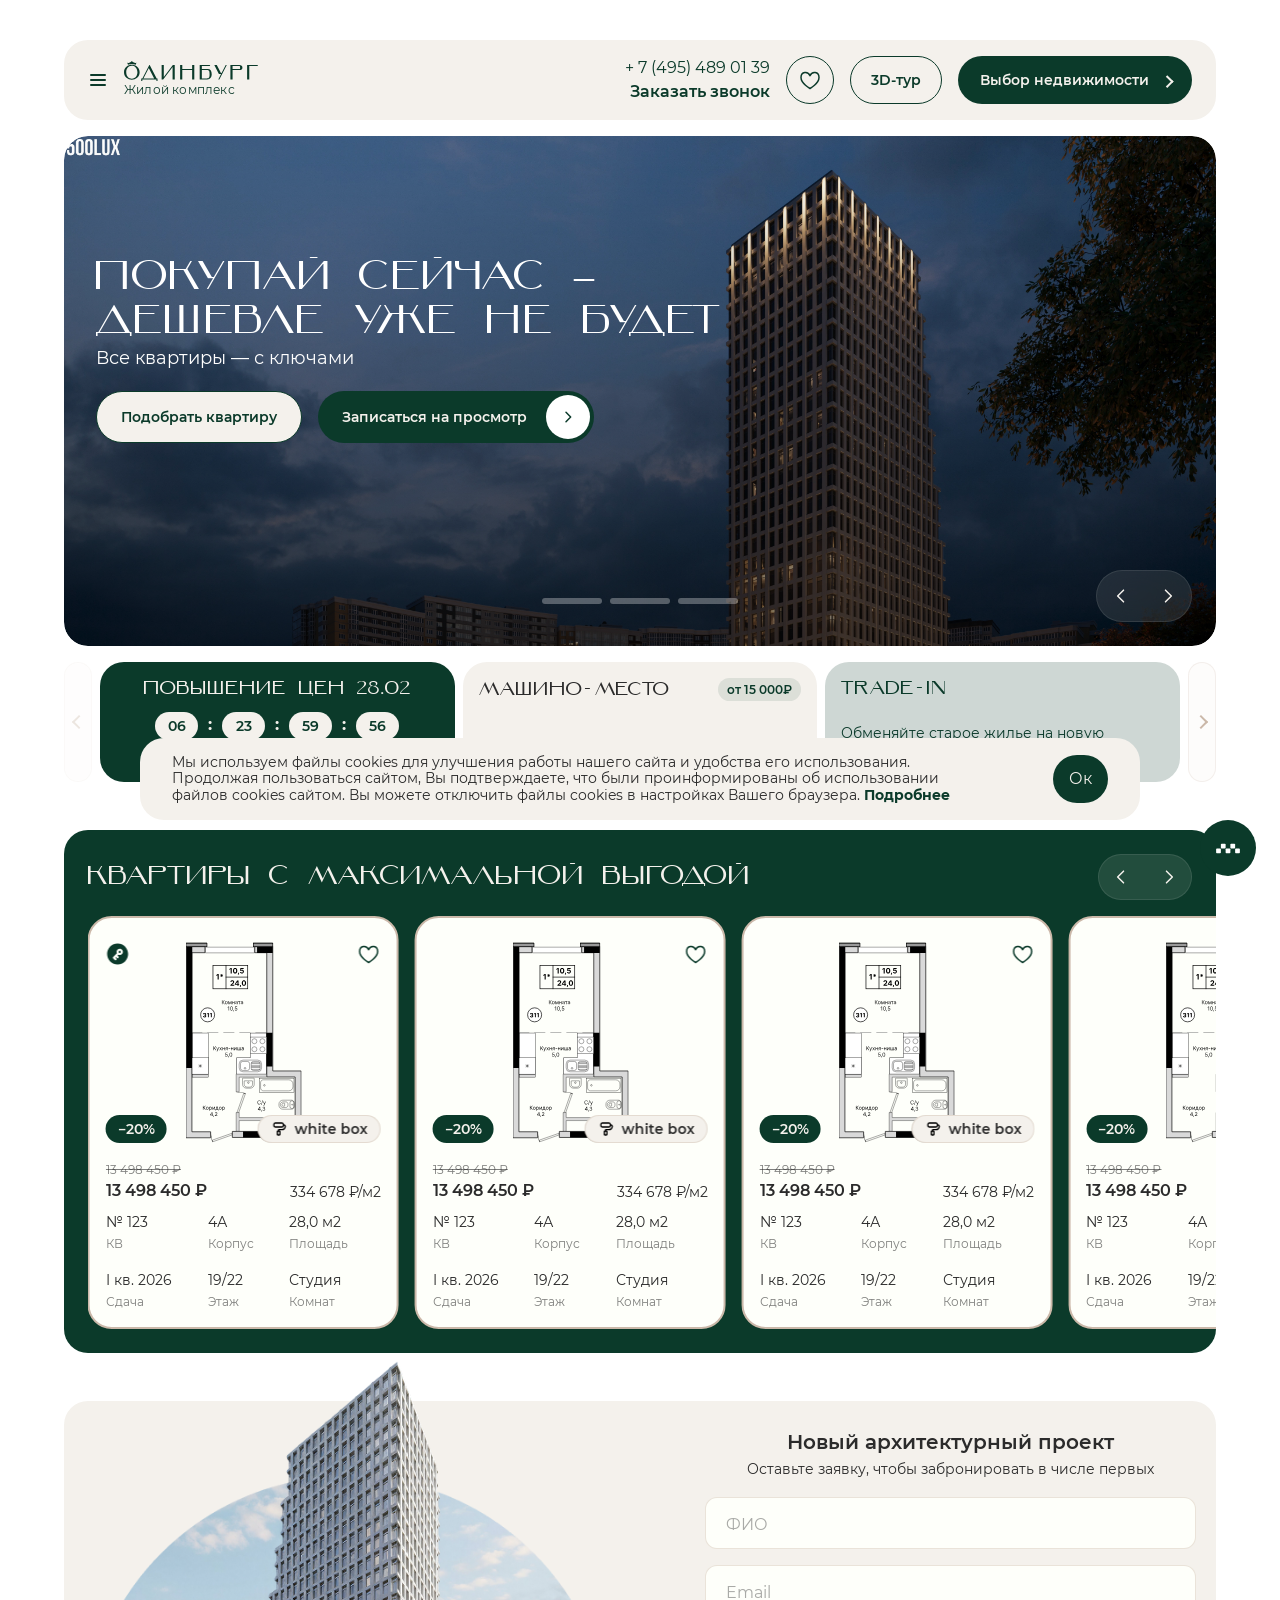
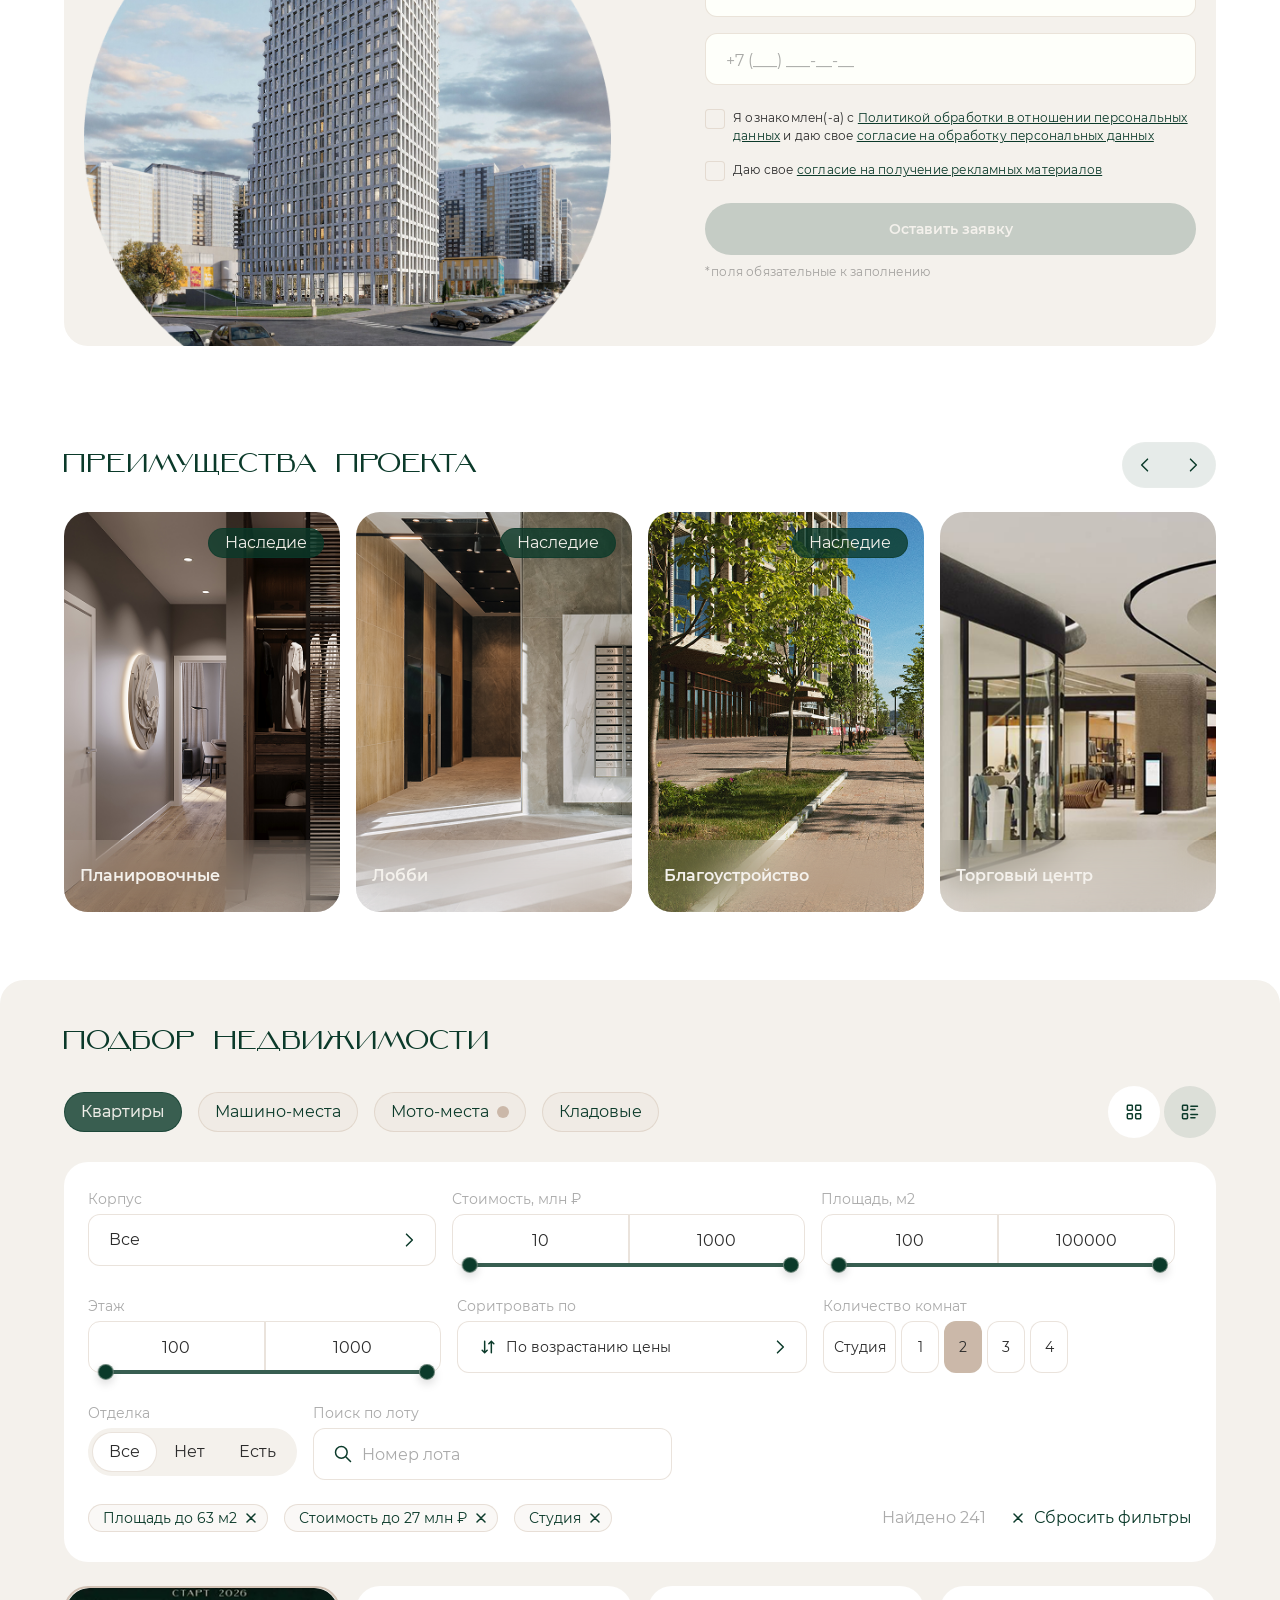
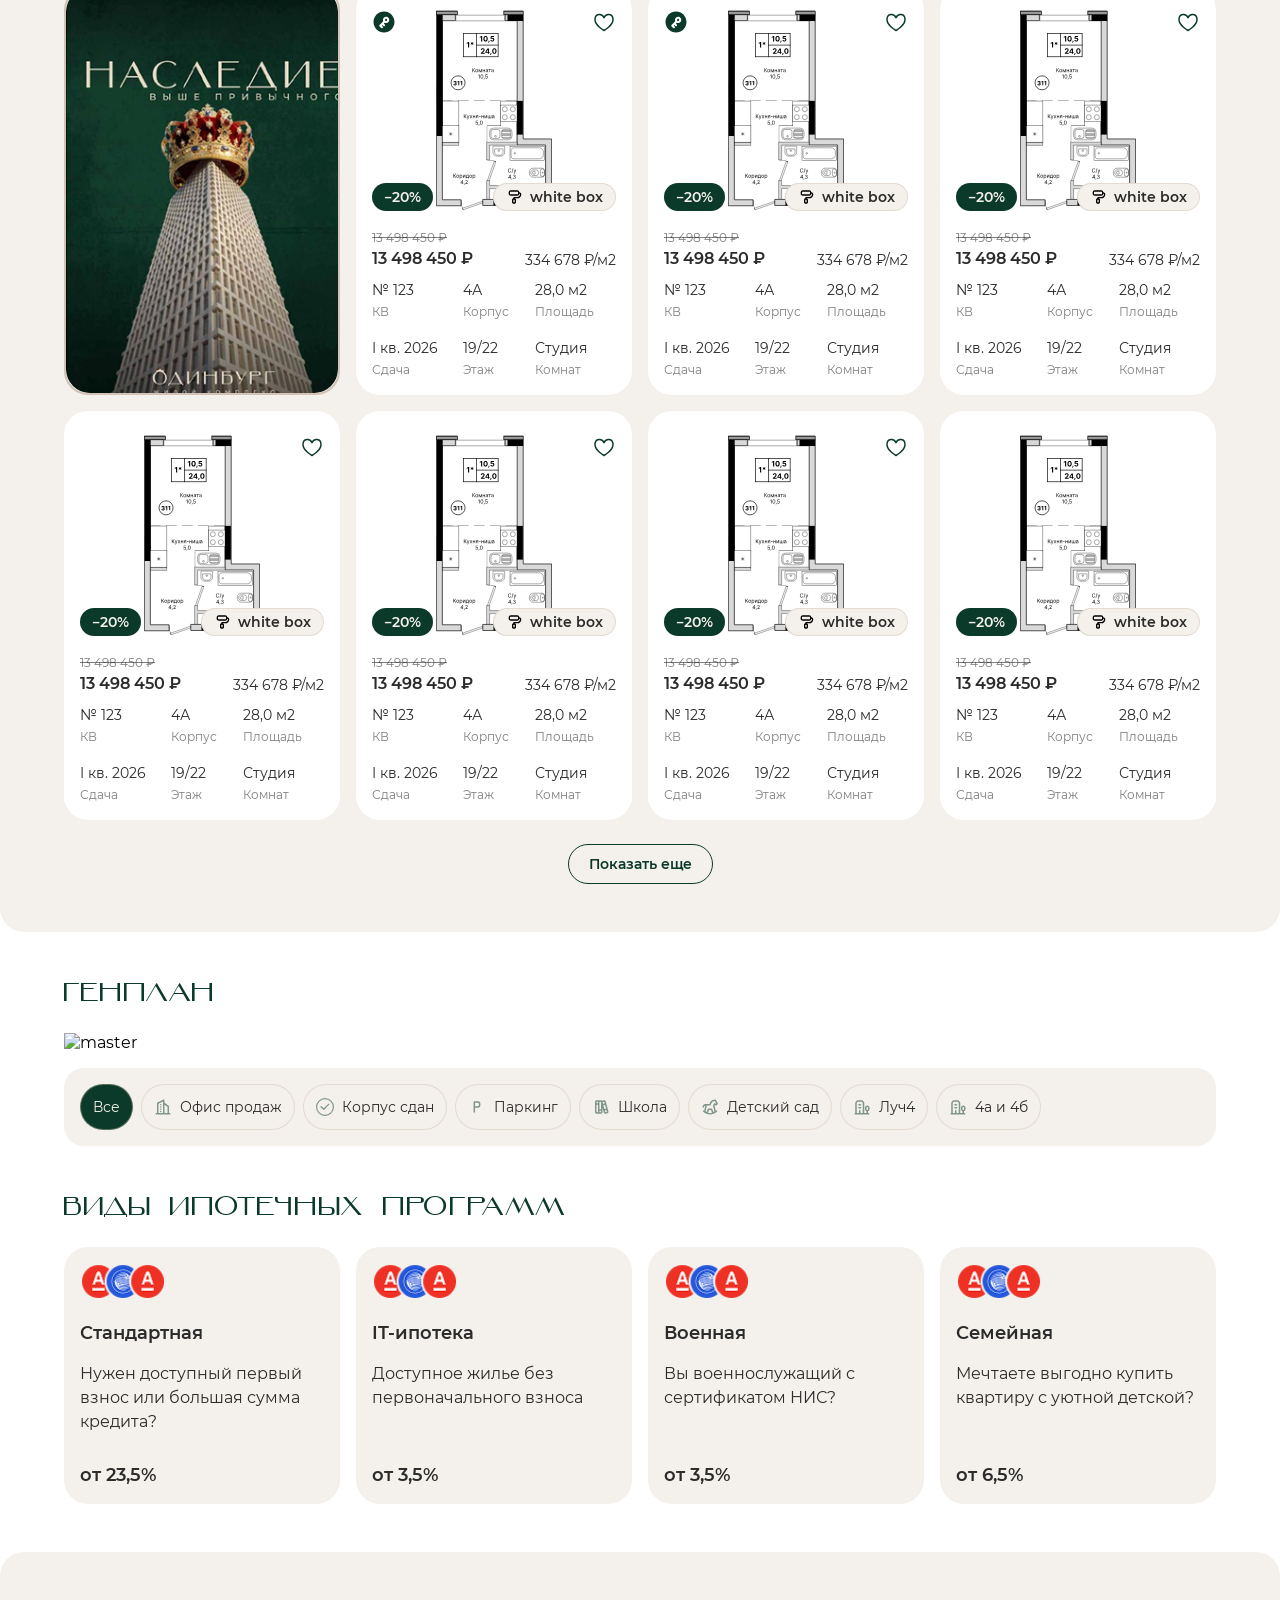
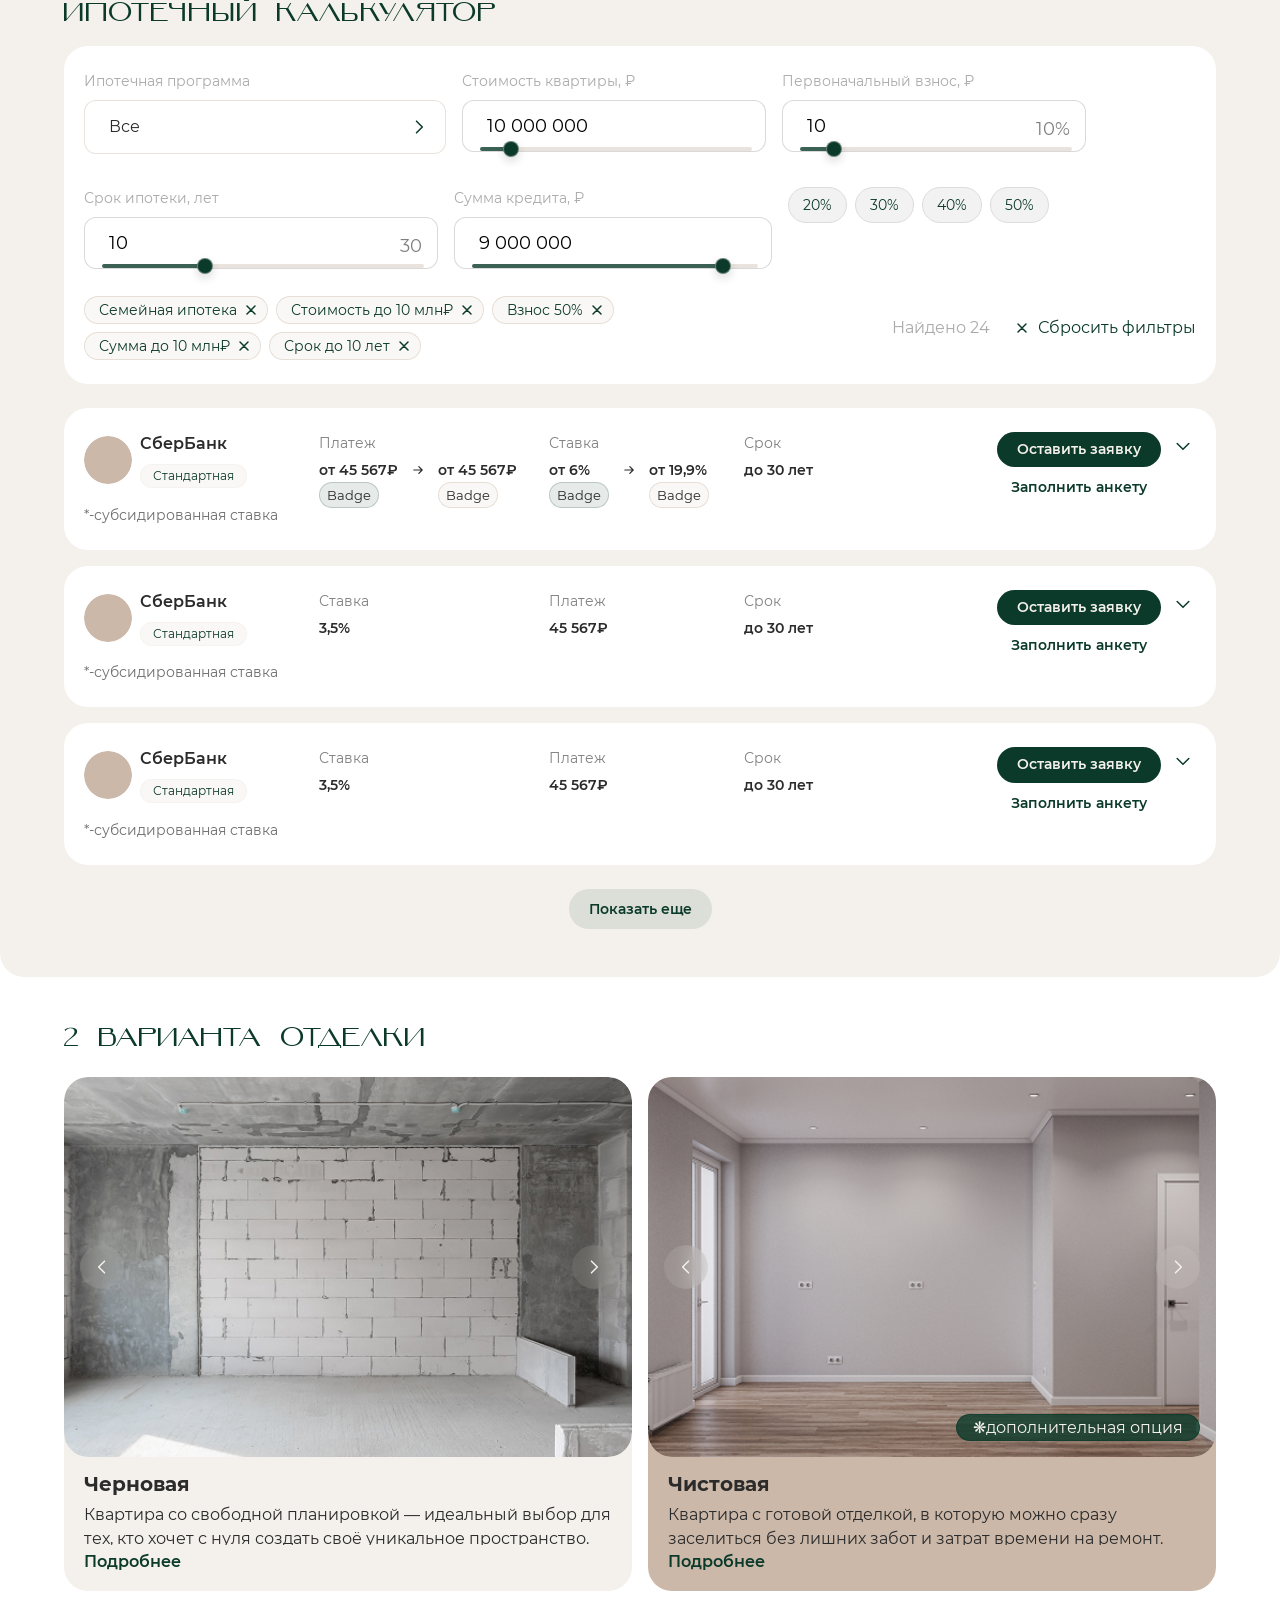
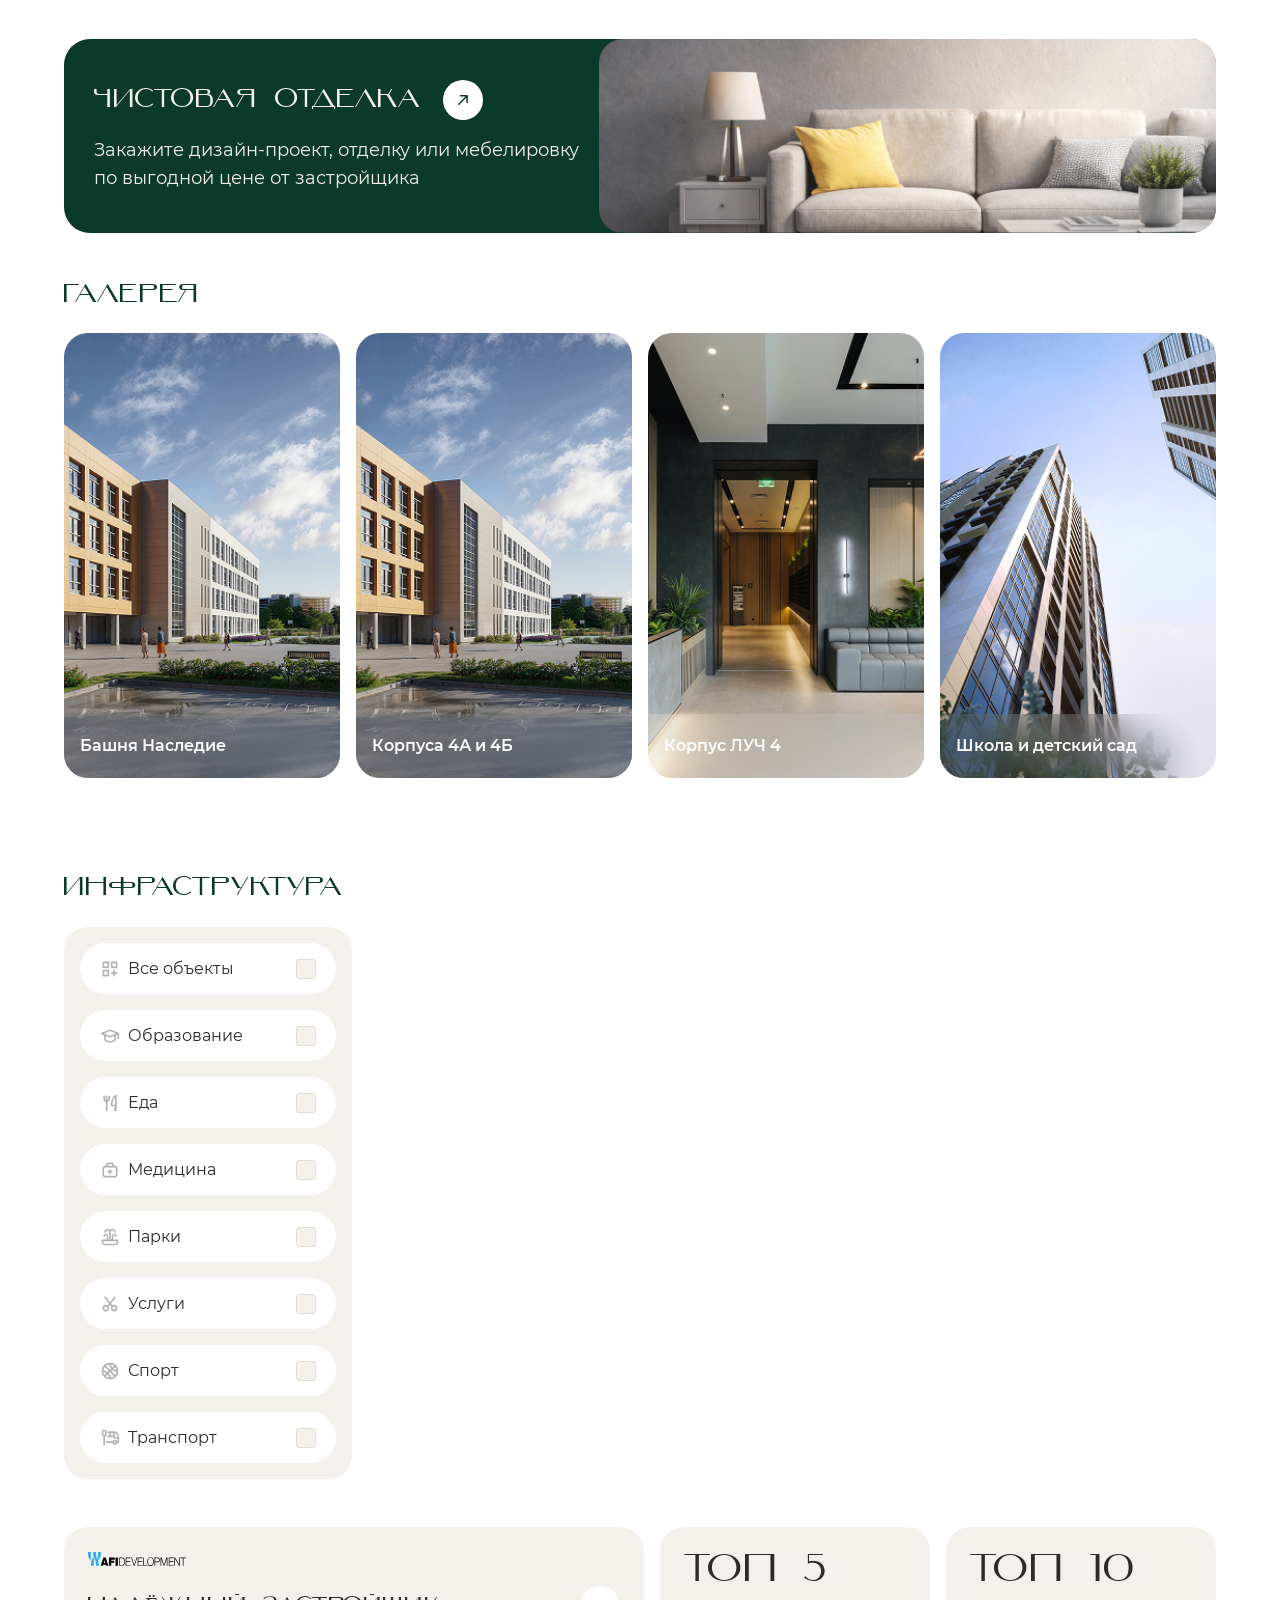
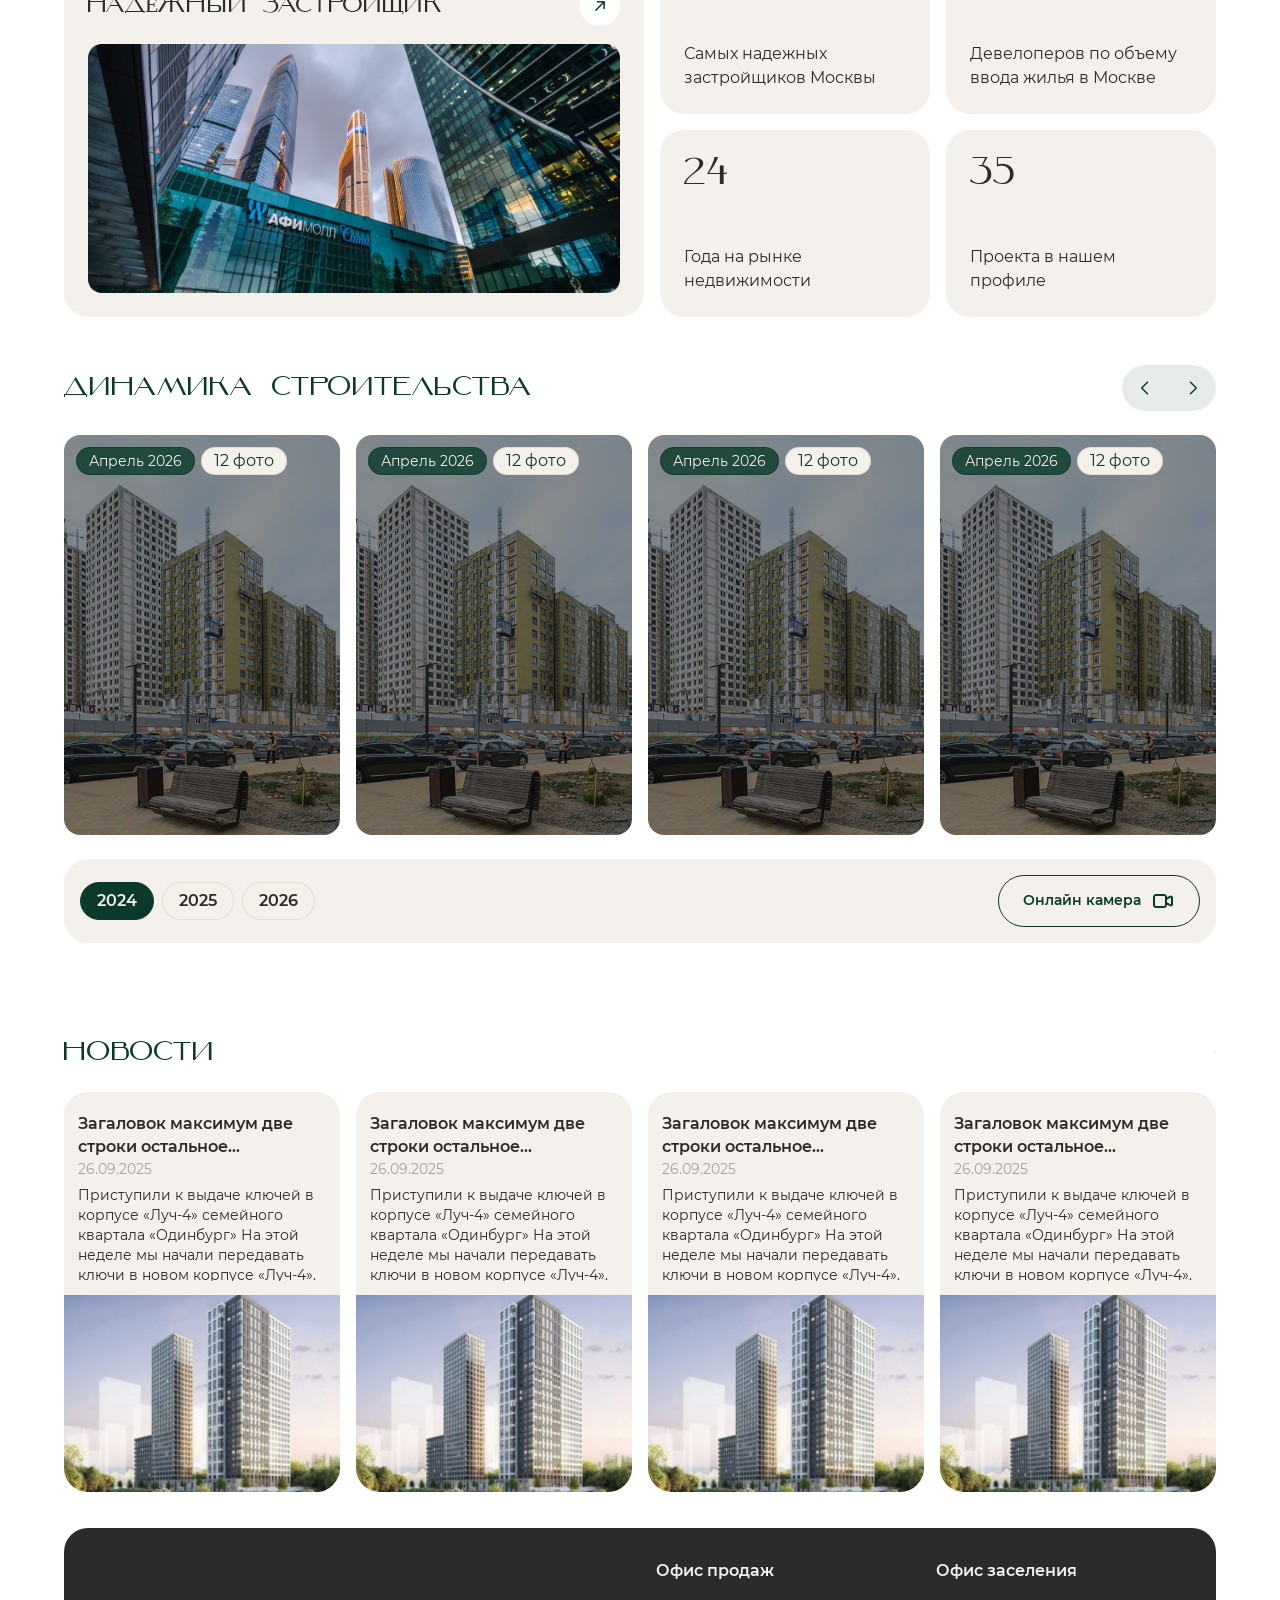
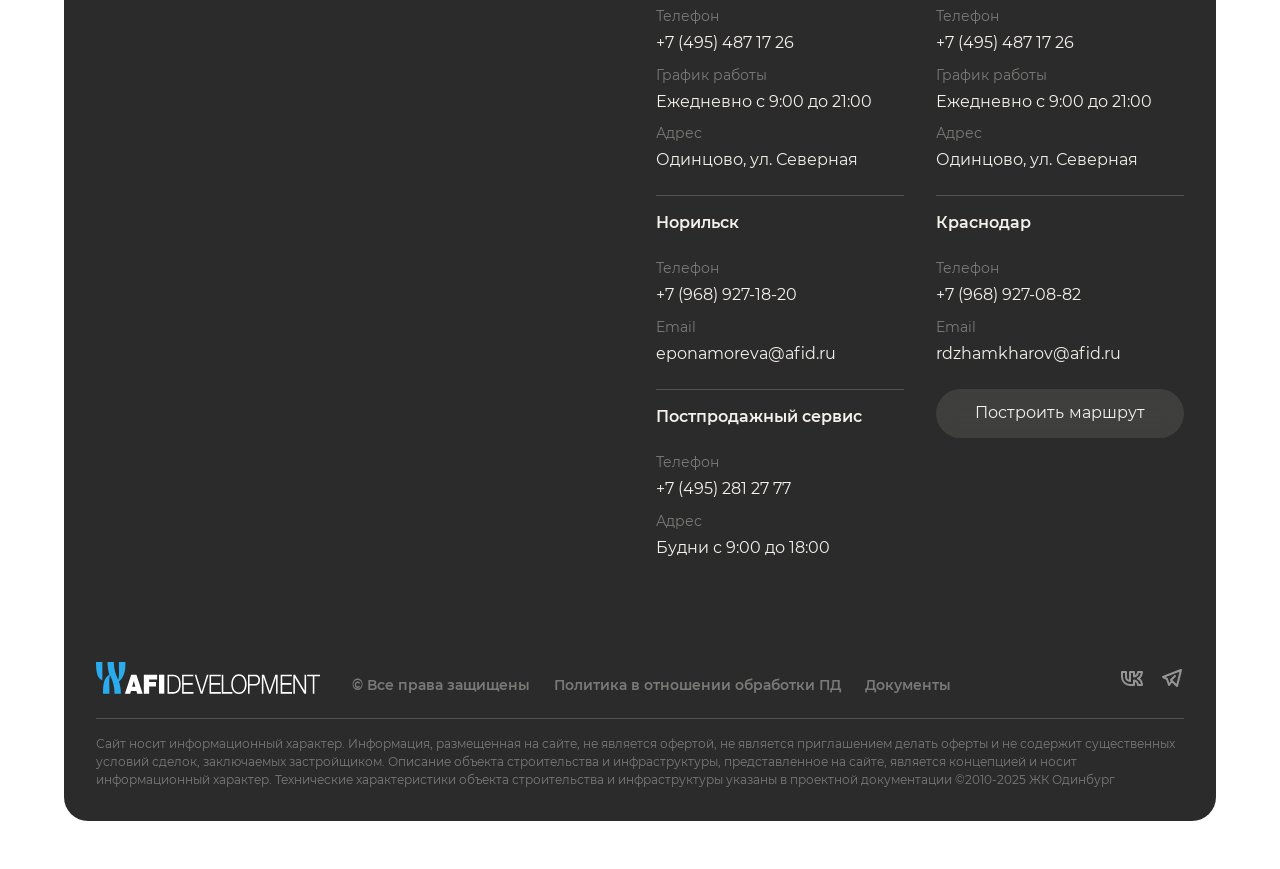
==== commit 918bd8f9: "addwreer" ====
--- a/index.html
+++ b/index.html
@@ -1240,7 +1240,13 @@
                         <div class="modal-drag-zone">
                             <span class="close-filt-map"></span>
                         </div>
-
+                        <div class="reset-filters-mobile G-align-center">
+                            <h4>Фильтры</h4>
+                            <div class="reset-filters">
+                                <i class="icon-x"></i>
+                                Сбросить фильтры
+                            </div>
+                        </div>
 
                         <div class="select-parameter-fon ">
 
@@ -1396,6 +1402,11 @@
                                     Сбросить фильтры
                                 </div>
                             </div>
+                        </div>
+
+                        <div class="request-found-mob">
+                            <button class="submit-request-found">Оставить заявку</button>
+                            <span>Найдено 24</span>
                         </div>
                     </div>
                     <div class="estate-filter-min">
@@ -4572,8 +4583,17 @@
                 <div class="modal-drag-zone">
                     <span class="close-filt-map"></span>
                 </div>
+                <div class="reset-filters-mobile G-align-center">
+                    <h4>Фильтры</h4>
+                    <div class="reset-filters">
+                        <i class="icon-x"></i>
+                        Сбросить фильтры
+                    </div>
+                </div>
 
                 <div class="mortgage-calc-wrap G-flex-wrap">
+
+
                     <div class="frame-select">
                         <small>Ипотечная программа</small>
                         <label>
@@ -4585,7 +4605,6 @@
                             </select>
                         </label>
                     </div>
-
                     <div class="filter-block" data-field="price">
                         <small>Стоимость квартиры, ₽</small>
                         <div class="range-row">
@@ -4597,7 +4616,6 @@
                             </div>
                         </div>
                     </div>
-
                     <div class="filter-block" data-field="deposit">
                         <small>Первоначальный взнос, ₽</small>
                         <div class="range-row">
@@ -4612,7 +4630,6 @@
                             <div class="range-percent" id="deposit-percent">10%</div>
                         </div>
                     </div>
-
                     <div class="filter-block" data-field="term">
                         <small>Срок ипотеки, лет</small>
                         <div class="range-row">
@@ -4627,7 +4644,6 @@
                             </div>
                         </div>
                     </div>
-
                     <div class="filter-block" data-field="loan">
                         <small>Сумма кредита, ₽</small>
                         <div class="range-row">
@@ -4639,7 +4655,6 @@
                             </div>
                         </div>
                     </div>
-
                     <div class="calc-percent">
                         <ul id="preset-percent">
                             <li data-percent="20">20%</li>
@@ -4667,6 +4682,11 @@
                             Сбросить фильтры
                         </div>
                     </div>
+                </div>
+
+                <div class="request-found-mob">
+                    <button class="submit-request-found">Оставить заявку</button>
+                    <span>Найдено 24</span>
                 </div>
             </div>
 
@@ -4684,7 +4704,10 @@
                                 </div>
                                 <div class="subsidy-mort-bank G-align-start ">
                                     <div class="subsidy-mort-count">
-                                        <p>Платеж</p>
+                                        <div class="G-align-center">
+                                            <p>Платеж</p> <i class="icon-circle-help"></i>
+                                        </div>
+                                        <span class="subsidy-count-mobile">от 45 567₽ </span>
                                         <div class="subsidy-mort-center G-align-start">
                                             <div class="G-flex-column G-align-start">
                                                 <span>от 45 567₽</span>
@@ -4698,7 +4721,10 @@
                                         </div>
                                     </div>
                                     <div class="subsidy-mort-count">
-                                        <p>Ставка</p>
+                                        <div class="G-align-center">
+                                            <p>Ставка</p> <i class="icon-circle-help"></i>
+                                        </div>
+                                        <span class="subsidy-count-mobile">от 45 567₽ </span>
                                         <div class="subsidy-mort-center G-align-start">
                                             <div class="G-flex-column G-align-start">
                                                 <span>от 6%</span>
@@ -4841,7 +4867,10 @@
                                 <span class="close-filt-map"></span>
                             </div>
                             <div class="subsidy-mort-count">
-                                <p>Платеж</p>
+                                <div class="G-align-center">
+                                    <p>Платеж</p> <i class="icon-circle-help"></i>
+                                </div>
+                                <span class="subsidy-count-mobile">от 45 567₽ </span>
                                 <div class="subsidy-mort-center G-align-start">
                                     <div class="G-flex-column G-align-start">
                                         <span>от 45 567₽</span>
@@ -4855,7 +4884,11 @@
                                 </div>
                             </div>
                             <div class="subsidy-mort-count">
-                                <p>Ставка</p>
+                                <div class="G-align-center">
+                                    <p>Ставка</p> <i class="icon-circle-help"></i>
+                                </div>
+
+                                <span class="subsidy-count-mobile">от 45 567₽ </span>
                                 <div class="subsidy-mort-center G-align-start">
                                     <div class="G-flex-column G-align-start">
                                         <span>от 6%</span>
@@ -5585,6 +5618,9 @@
 
 
         <div class="construct-flex G-align-center G-justify-between">
+            <div class="construct-years-mobile">
+                2024
+            </div>
             <div class="construct-years">
                 <ul>
                     <li class="open-year active-year" data-year="2024">2024</li>
@@ -5692,6 +5728,7 @@
 
                 </div>
             </div>
+            <div class="news-pagination swiper-pagination"></div>
         </div>
     </div>
 </section>
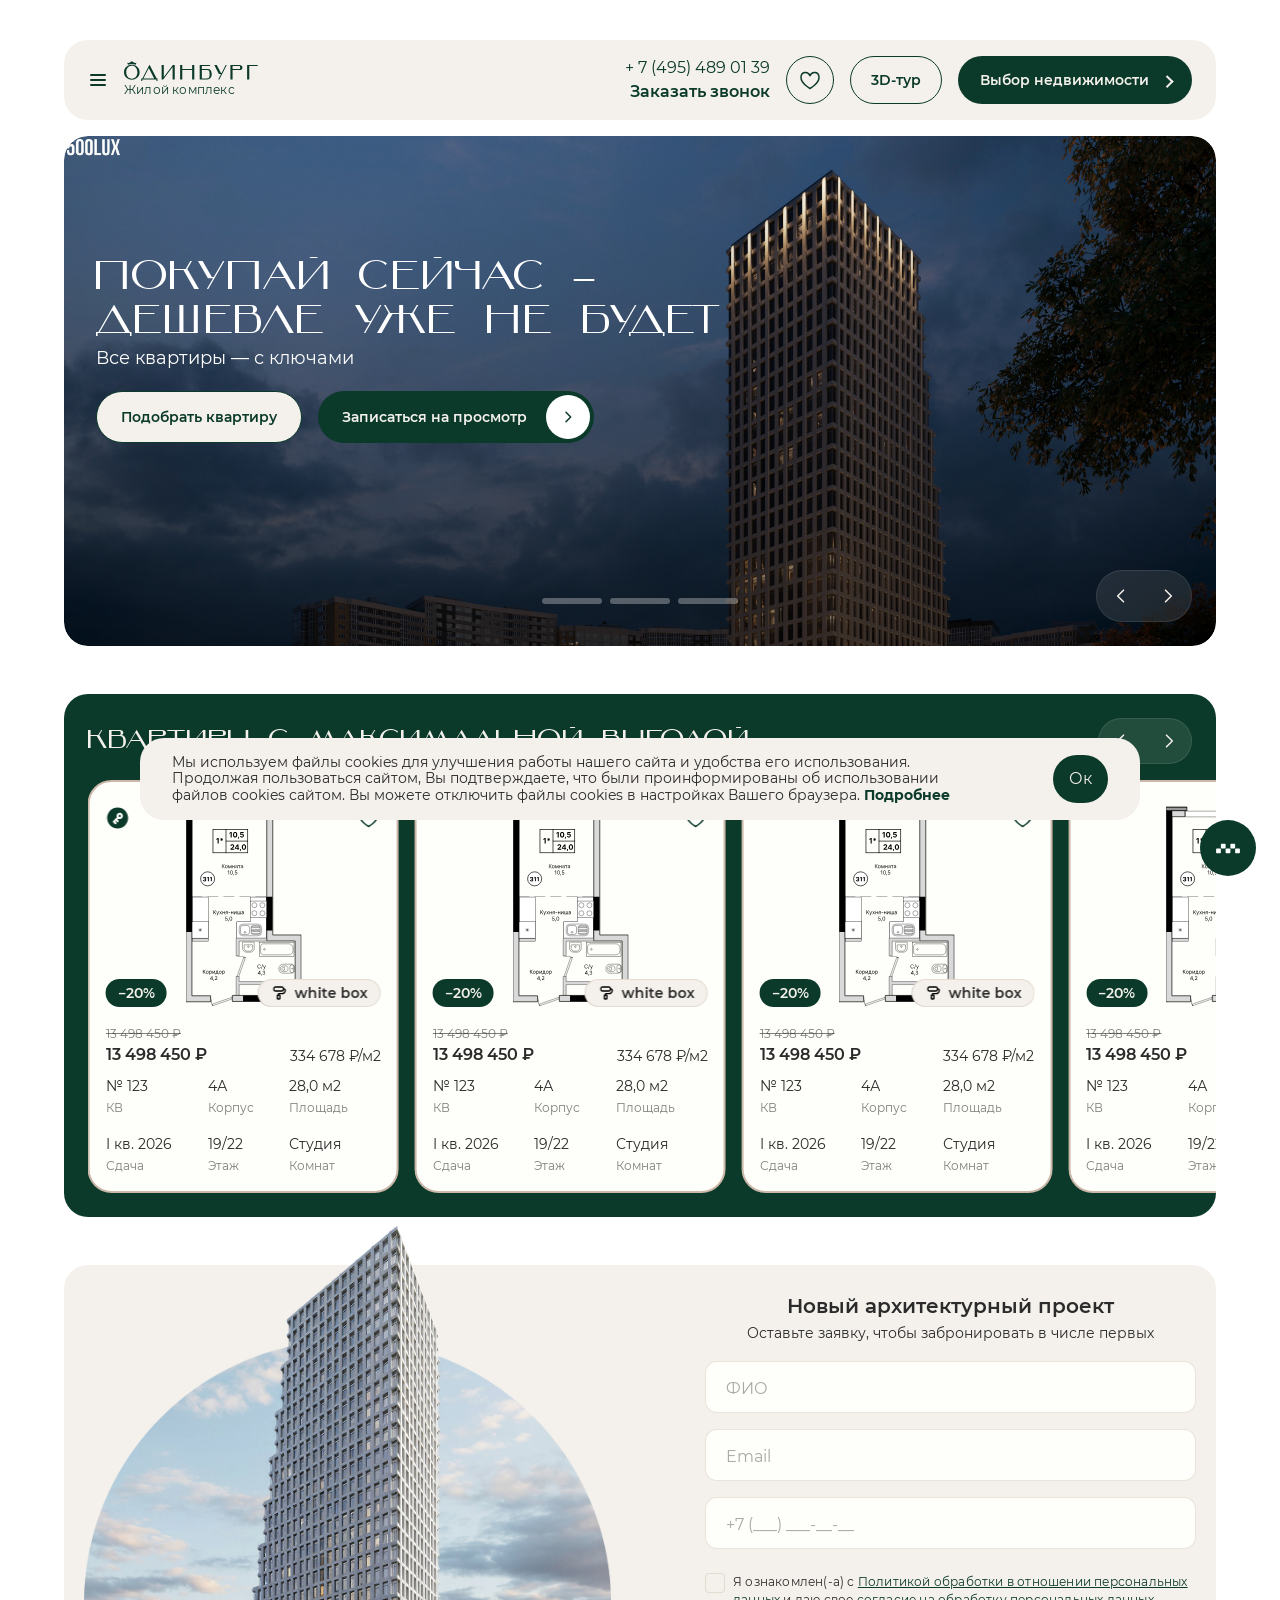
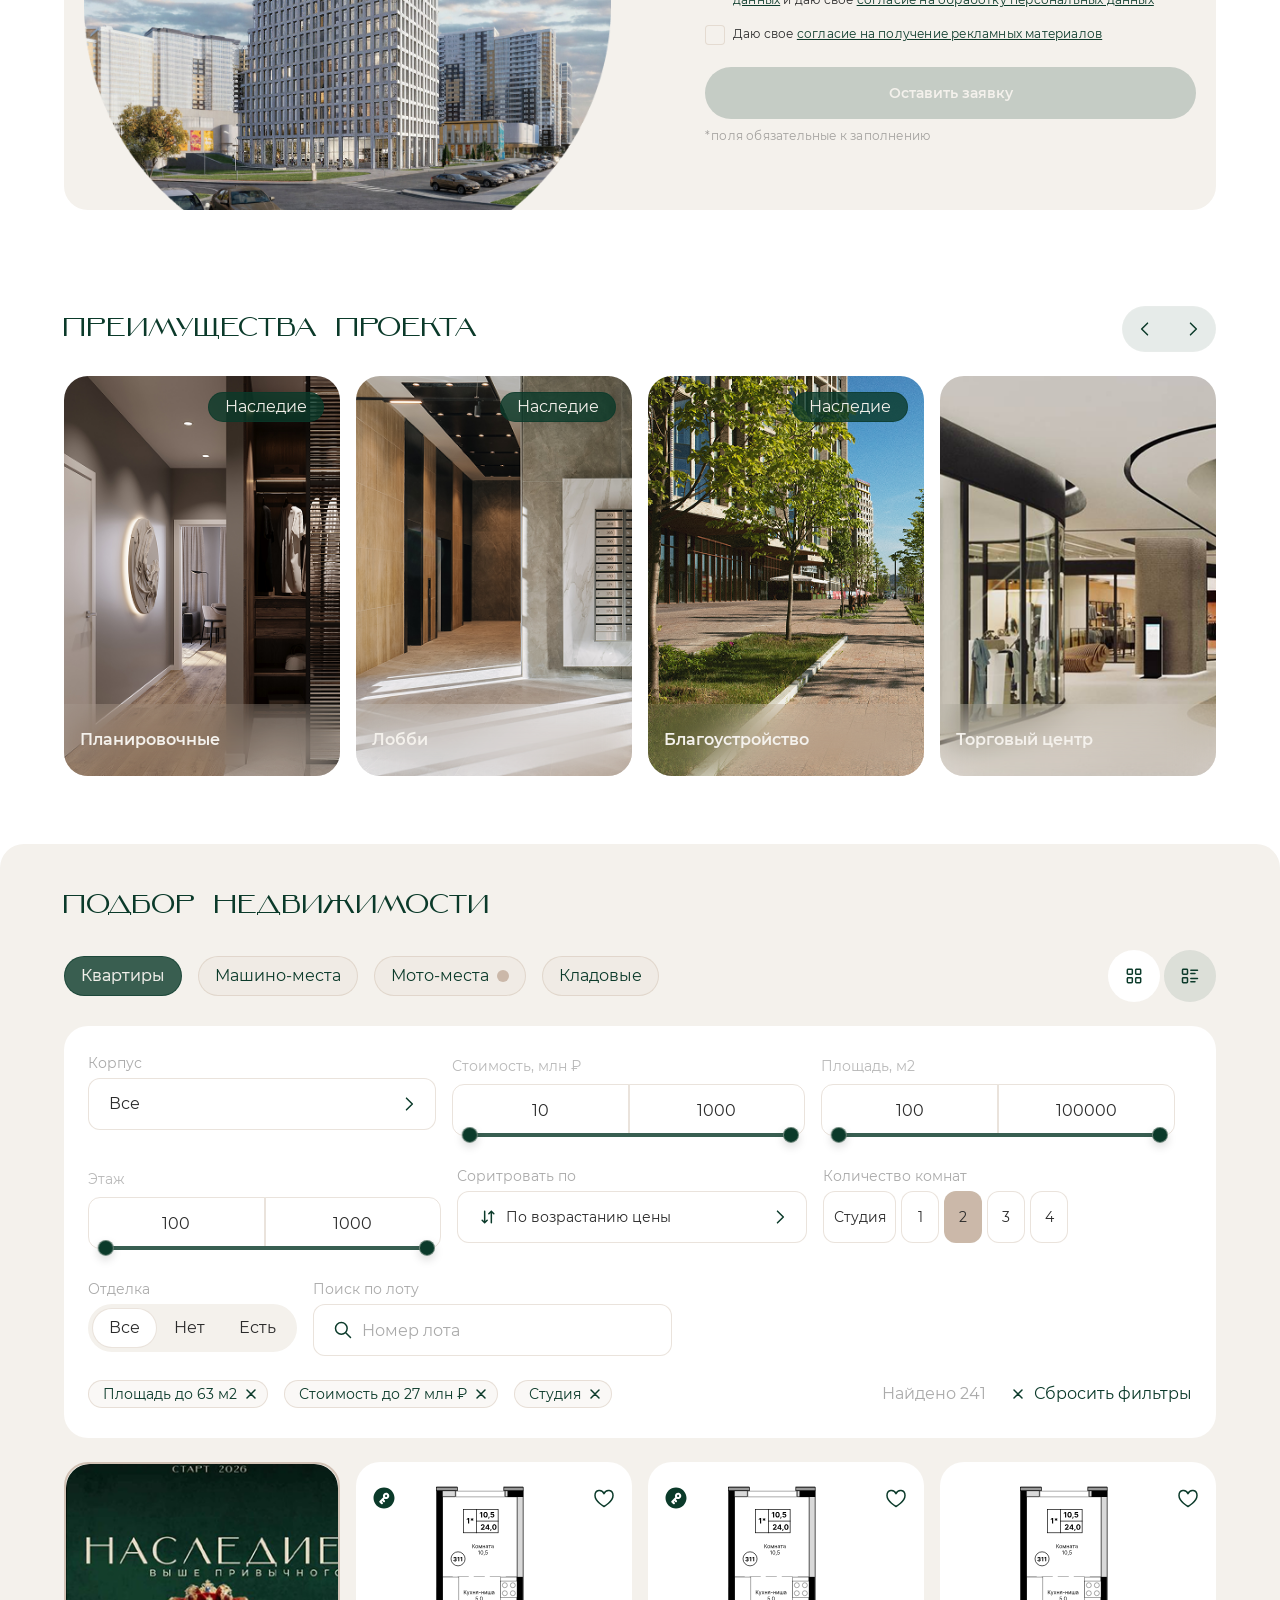
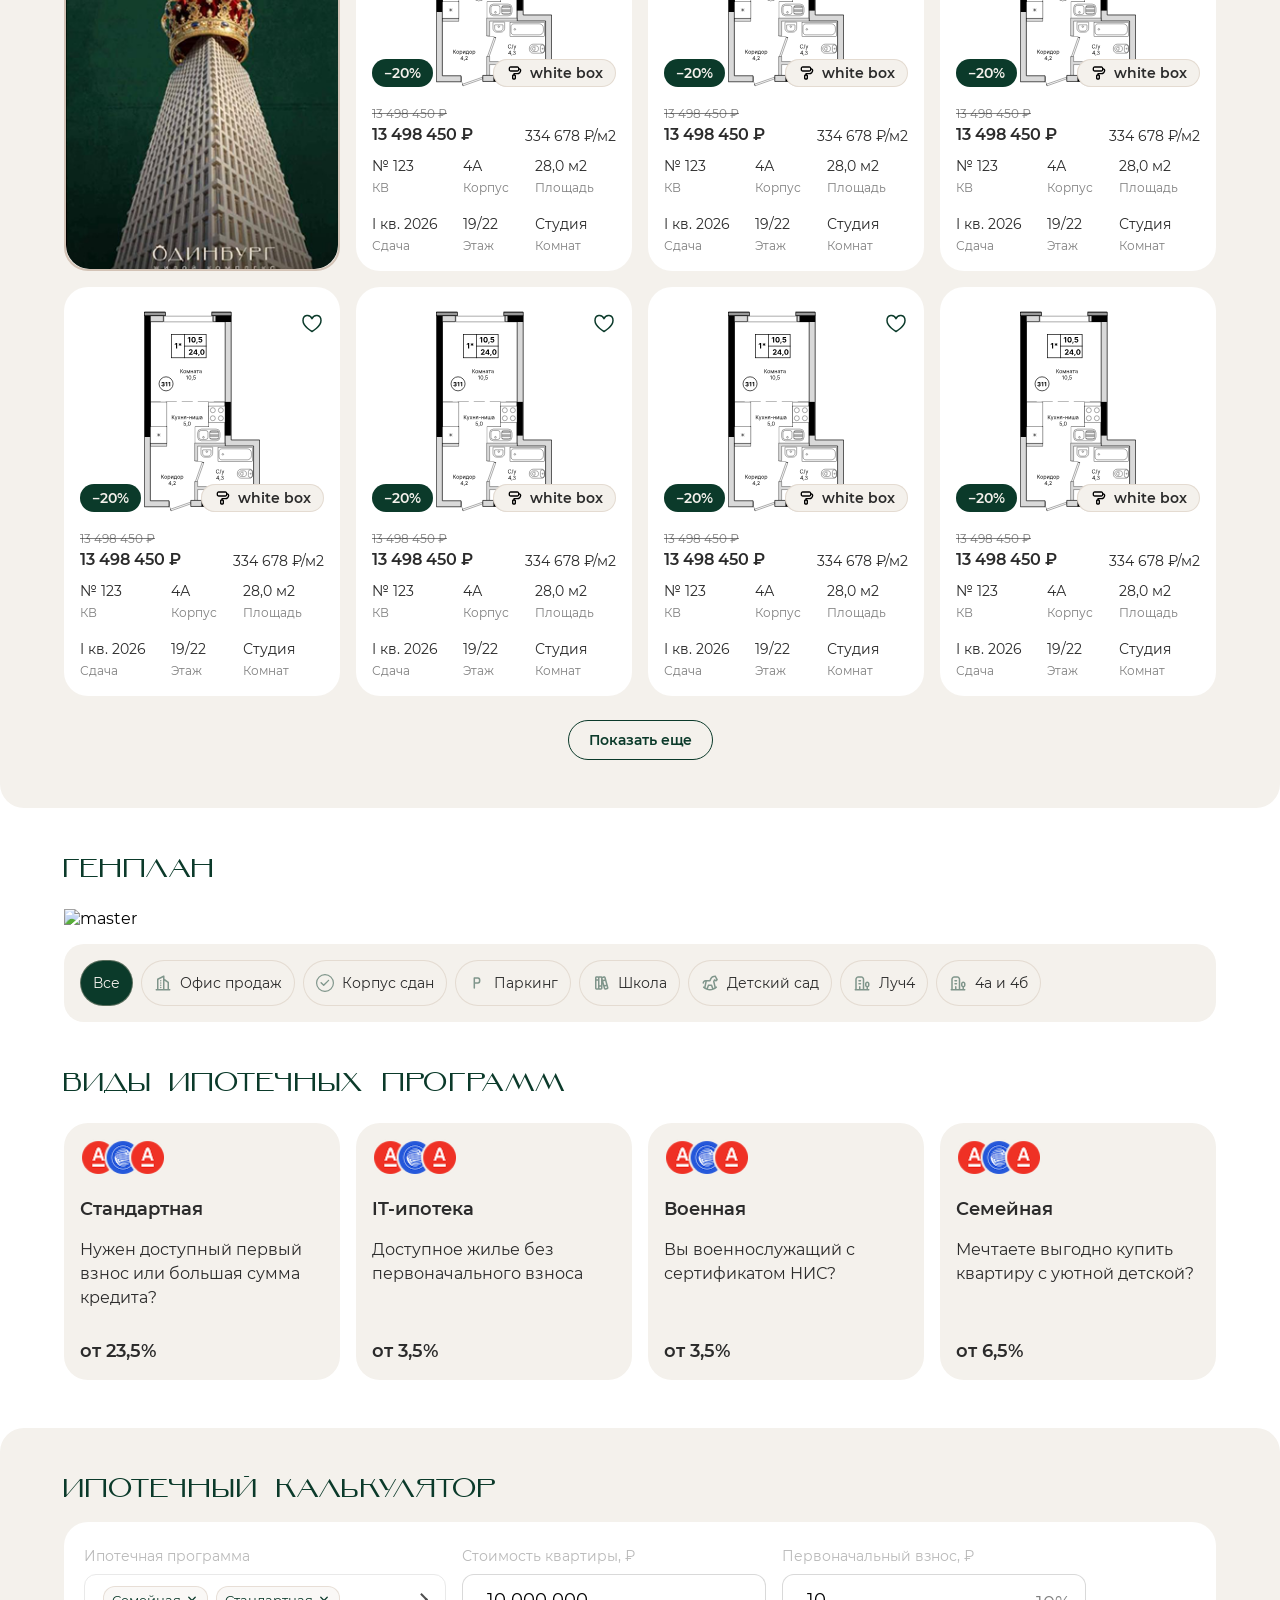
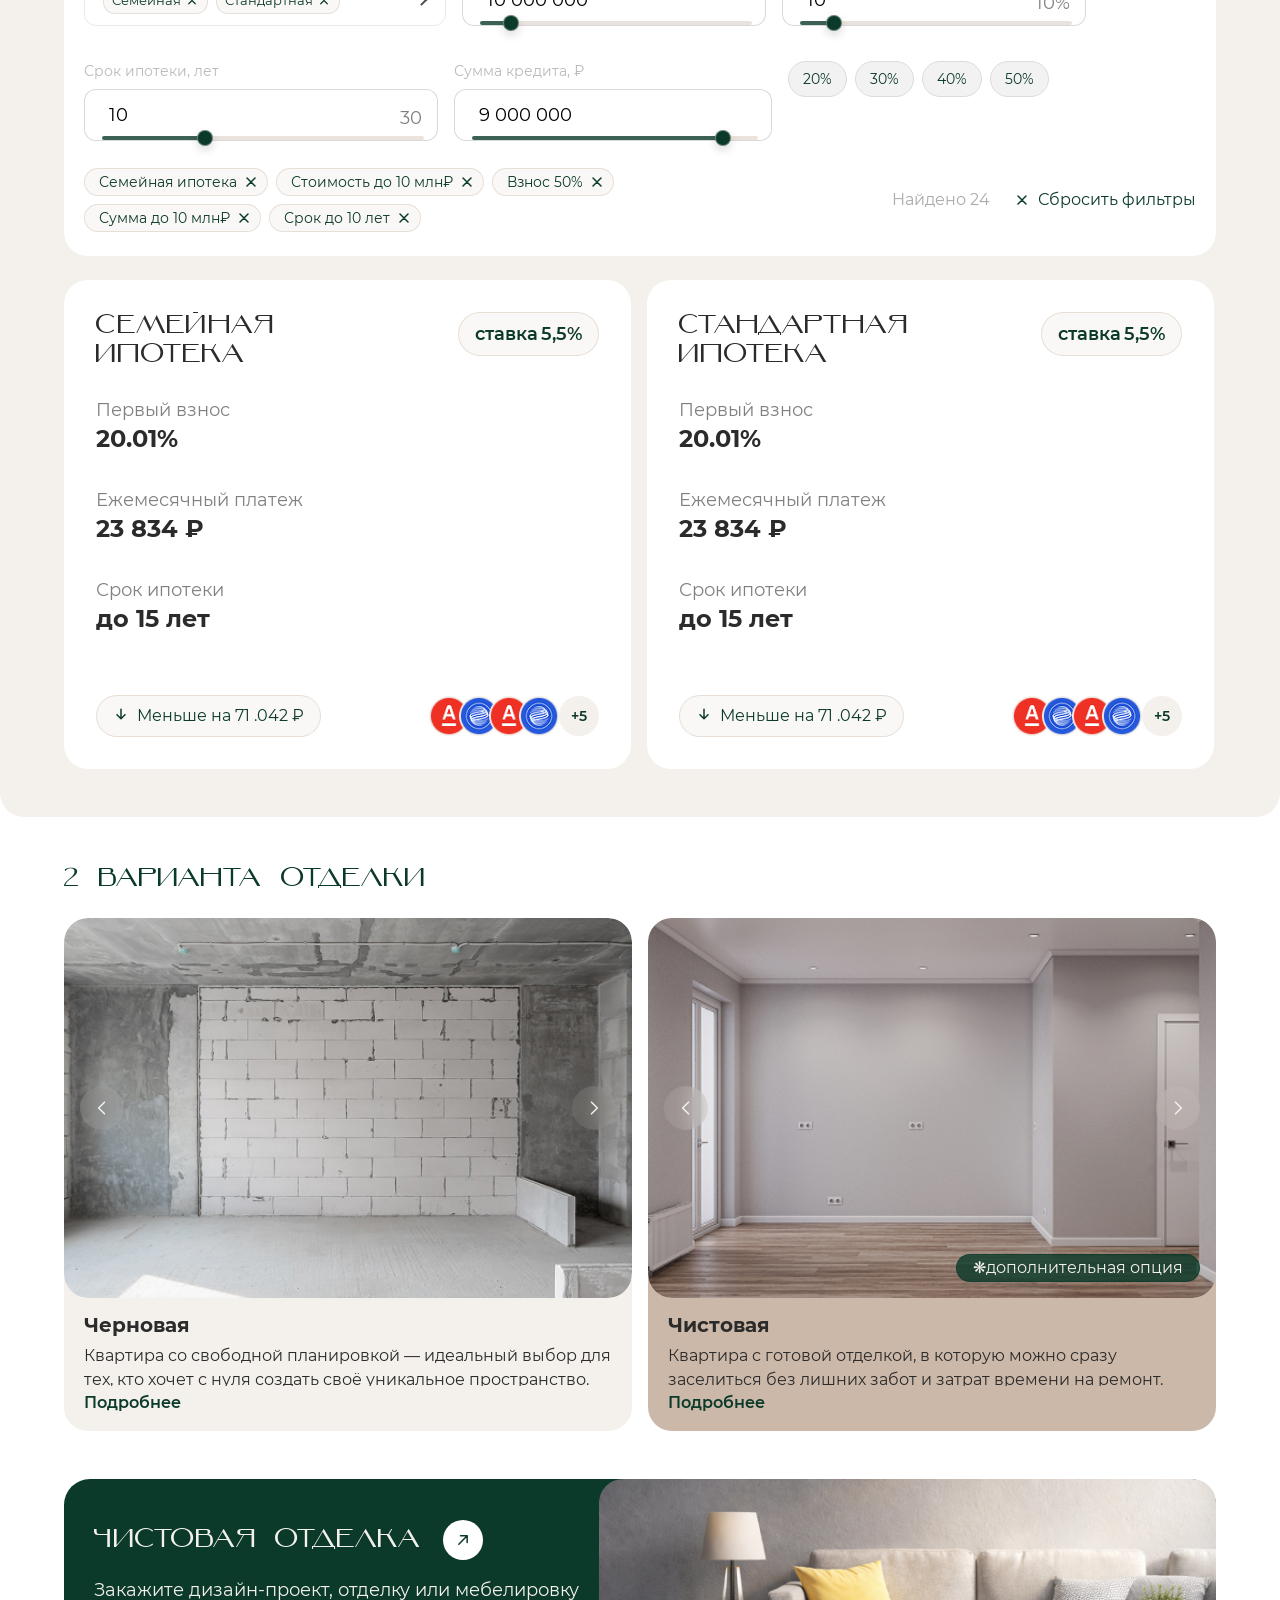
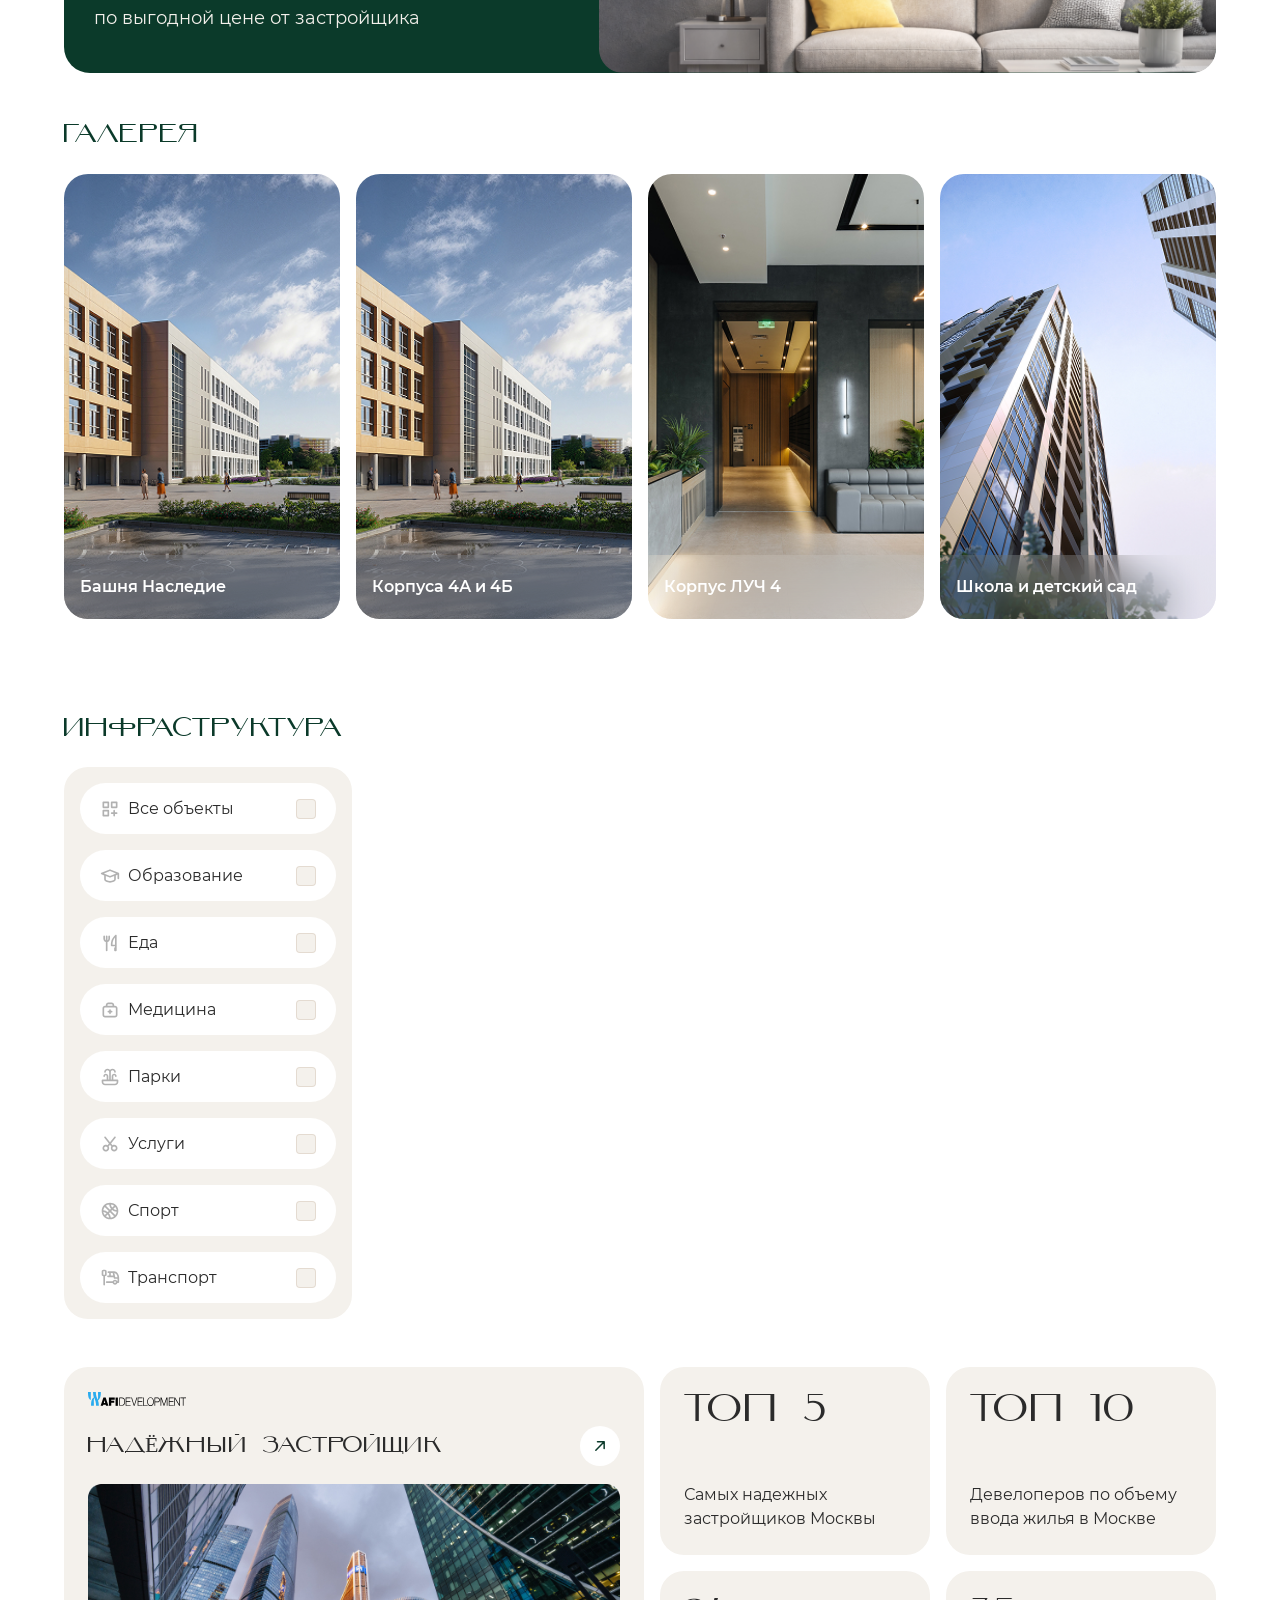
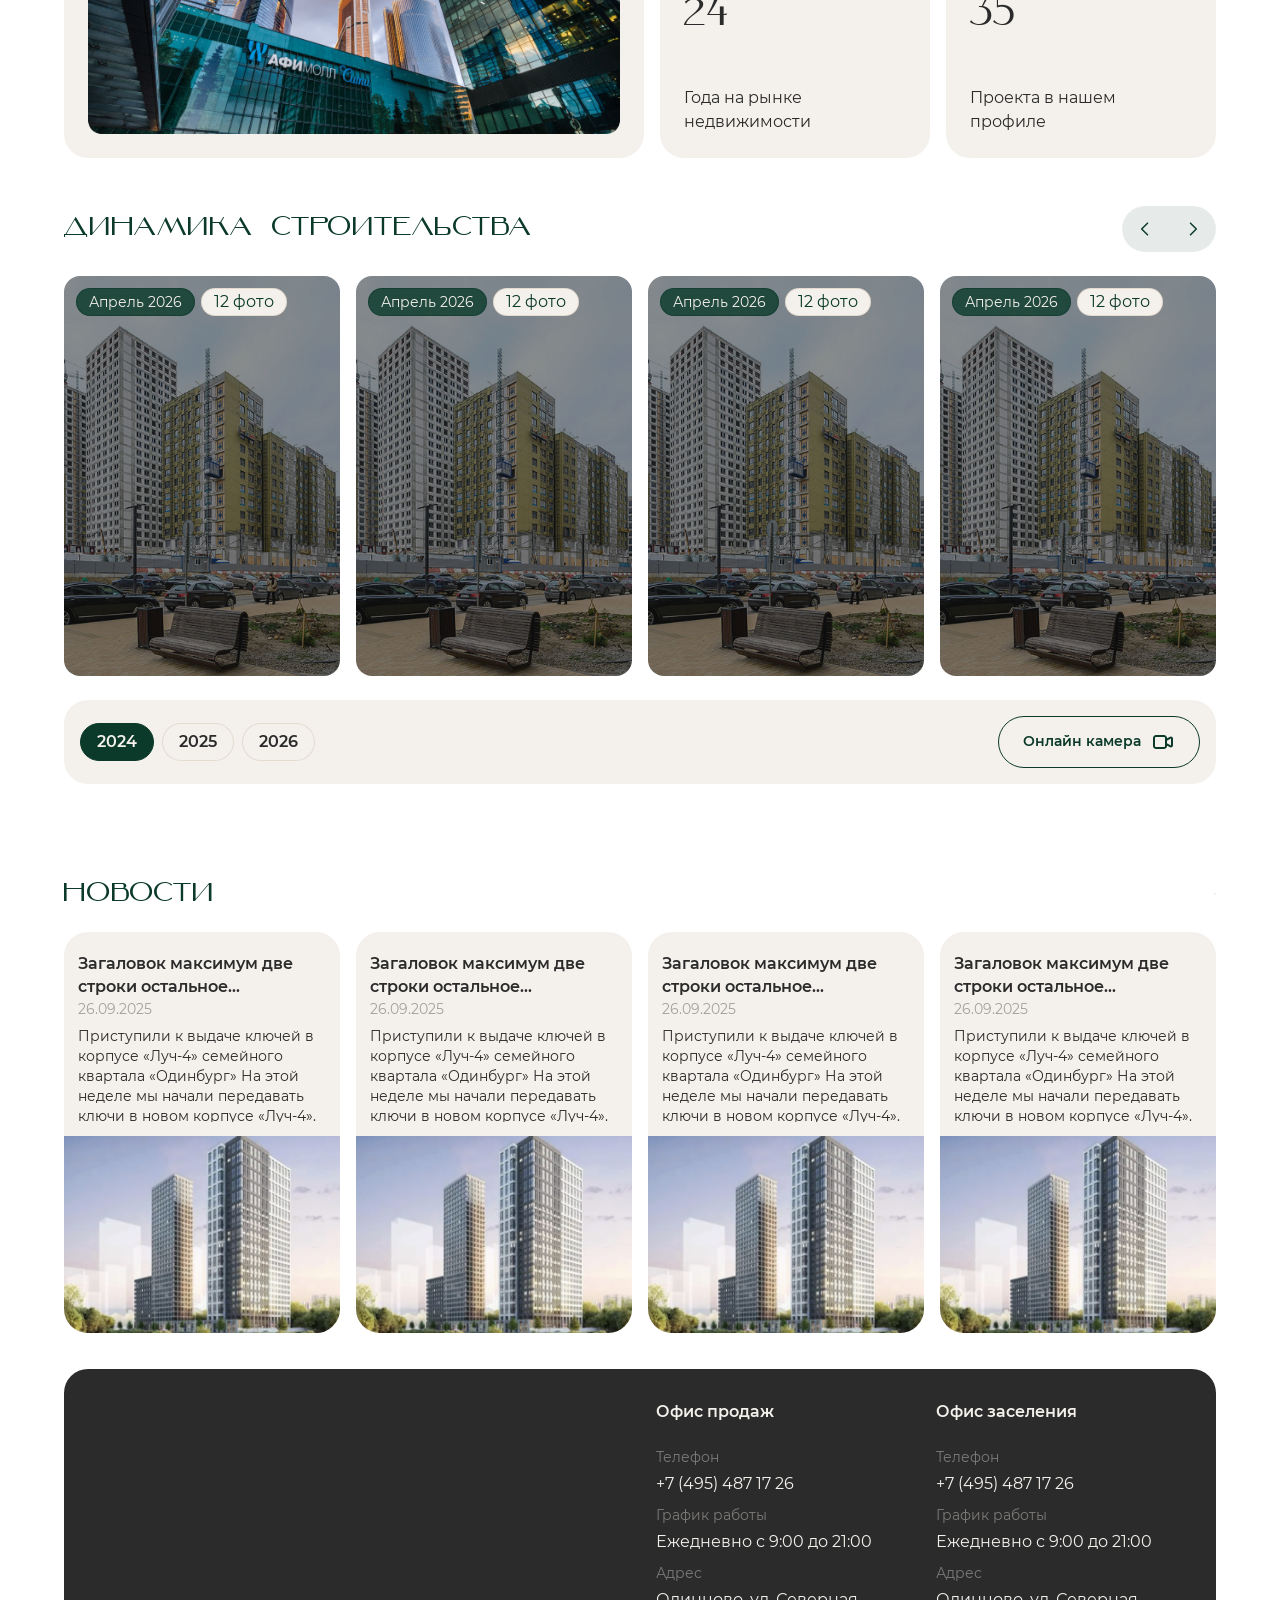
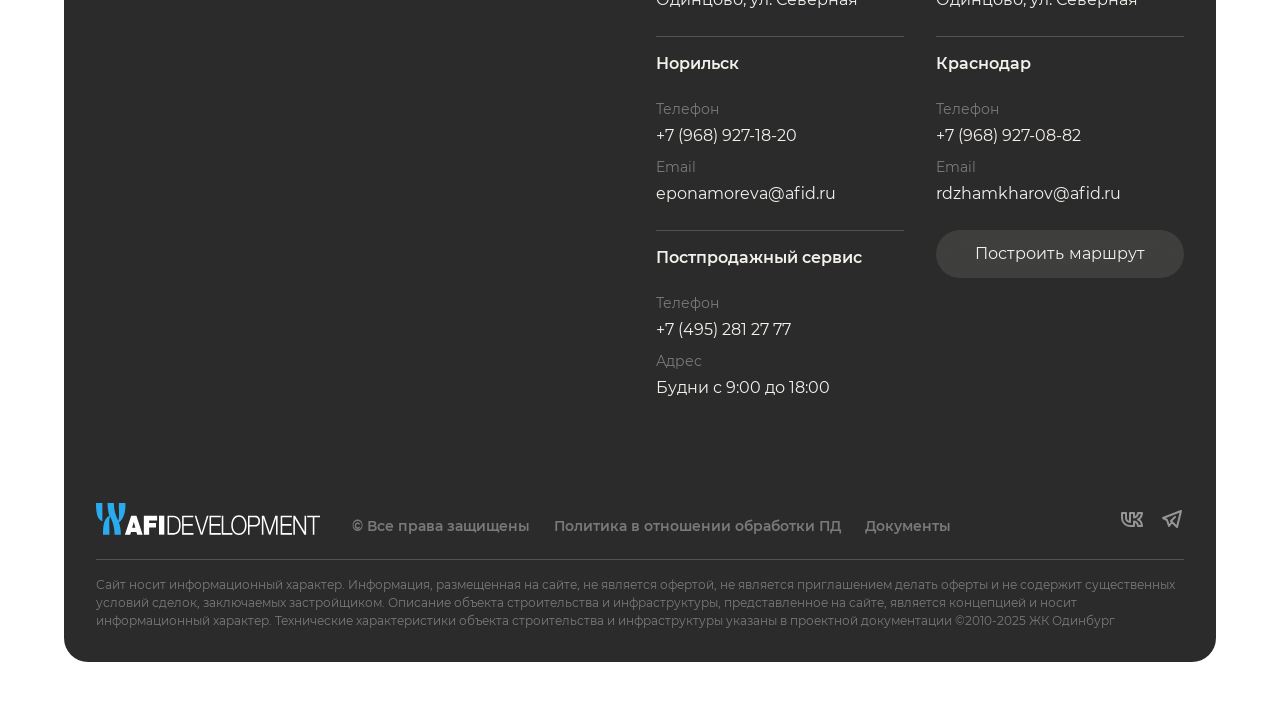
==== commit 18b265b4: "add" ====
--- a/index.html
+++ b/index.html
@@ -4594,17 +4594,30 @@
                 <div class="mortgage-calc-wrap G-flex-wrap">
 
 
-                    <div class="frame-select">
+                    <div class="calculate-menu ">
                         <small>Ипотечная программа</small>
-                        <label>
-                            <select name="frame-select" id="frame-select-two">
-                                <option value="">Все</option>
-                                <option value="">Корпус ЛУЧ-4</option>
-                                <option value="">Корпус 4А</option>
-                                <option value="">Корпус 4Б</option>
-                            </select>
-                        </label>
-                    </div>
+                        <div class="calculate-menu-click G-align-center">
+
+                        </div>
+                        <ul class="calculate-menu-drop filter-list">
+                            <li class="family-mortgage-data calculate-sel" data-type="FAMILY" data-name="Семейная">
+                                <span class="checkbox-calc"></span> Семейная
+                            </li>
+
+                            <li class="family-mortgage-data calculate-sel" data-type="STANDARD" data-name="Стандартная">
+                                <span class="checkbox-calc"></span> Стандартная
+                            </li>
+
+                            <li class="family-mortgage-data" data-type="IT" data-name="IT">
+                                <span class="checkbox-calc"></span> IT ипотека
+                            </li>
+
+                            <li class="family-mortgage-data" data-type="SUBSIDIZED" data-name="Субсидированная">
+                                <span class="checkbox-calc"></span> Субсидированная
+                            </li>
+                        </ul>
+                    </div>
+
                     <div class="filter-block" data-field="price">
                         <small>Стоимость квартиры, ₽</small>
                         <div class="range-row">
@@ -4690,19 +4703,322 @@
                 </div>
             </div>
 
-            <div class="mort-bank-card">
-                <div class="mortgage-scr-max">
-                    <div class="bank-card-box bank-act-drop">
-                        <div class="bank-card-fon">
-                            <div class="bank-card-info G-align-start">
-                                <div class="subsidy-mortgage G-align-center">
-                                    <img src="./assets/img/logo-sber.png" alt="logo-sber">
-                                    <div class="subsidy-mortgage-bank G-flex-column G-align-start">
-                                        <span>СберБанк</span>
-                                        <small class="subsidy-mortgage-name">Стандартная</small>
-                                    </div>
-                                </div>
-                                <div class="subsidy-mort-bank G-align-start ">
+
+            <div class="calculate-mort-block">
+                <div class="mortgage-list G-flex-wrap">
+
+                    <div class="family-mortgage" data-type="FAMILY">
+
+                        <div class="family-mortgage-cnt">
+                            <div class="family-mortgage-center G-align-start G-justify-between">
+                                <h2>Семейная ипотека</h2>
+                                <span class="bid-mortg"><span>ставка</span> 5,5%</span>
+                            </div>
+                            <div class="family-mortgage-coll">
+                                <div class="mortgage-price G-flex-column"><p>Первый взнос</p> <strong>20.01%</strong>
+                                </div>
+                                <div class="mortgage-price G-flex-column"><p>Ежемесячный платеж</p> <strong>23 834
+                                    ₽</strong></div>
+                                <div class="mortgage-price G-flex-column"><p>Срок ипотеки</p> <strong>до 15 лет</strong>
+                                </div>
+                            </div>
+                        </div>
+                        <div class="family-mortgage-flex ">
+                            <div class="family-mortgage-price G-align-center">
+                                <div class="family-mortgage-icons"><i class="icon-arrow-top"></i></div>
+                                <span>Меньше на 71 .042 ₽</span></div>
+                            <div class="family-mortgage-logos G-align-center">
+                                <div class="family-mortgage-photo G-flex">
+                                    <img src="./assets/img/logos-1.png" alt="logos"></div>
+                                <div class="family-mortgage-photo G-flex">
+                                    <img src="./assets/img/logos-2.png" alt="logos"></div>
+                                <div class="family-mortgage-photo G-flex">
+                                    <img src="./assets/img/logos-1.png" alt="logos"></div>
+                                <div class="family-mortgage-photo G-flex">
+                                    <img src="./assets/img/logos-2.png" alt="logos"></div>
+                                <div class="mortgage-count G-center"><span>+5</span></div>
+                            </div>
+                        </div>
+                    </div>
+
+                    <div class="family-mortgage" data-type="STANDARD">
+                        <div class="family-mortgage-cnt">
+                            <div class="family-mortgage-center G-align-start G-justify-between">
+                                <h2>Стандартная ипотека</h2>
+                                <span class="bid-mortg"><span>ставка</span> 5,5%</span>
+                            </div>
+                            <div class="family-mortgage-coll">
+                                <div class="mortgage-price G-flex-column"><p>Первый взнос</p> <strong>20.01%</strong>
+                                </div>
+                                <div class="mortgage-price G-flex-column"><p>Ежемесячный платеж</p> <strong>23 834
+                                    ₽</strong></div>
+                                <div class="mortgage-price G-flex-column"><p>Срок ипотеки</p> <strong>до 15 лет</strong>
+                                </div>
+                            </div>
+                        </div>
+                        <div class="family-mortgage-flex ">
+                            <div class="family-mortgage-price G-align-center">
+                                <div class="family-mortgage-icons"><i class="icon-arrow-top"></i></div>
+                                <span>Меньше на 71 .042 ₽</span></div>
+
+                            <div class="family-mortgage-logos G-align-center">
+                                <div class="family-mortgage-photo G-flex">
+                                    <img src="./assets/img/logos-1.png" alt="logos"></div>
+                                <div class="family-mortgage-photo G-flex">
+                                    <img src="./assets/img/logos-2.png" alt="logos"></div>
+                                <div class="family-mortgage-photo G-flex">
+                                    <img src="./assets/img/logos-1.png" alt="logos"></div>
+                                <div class="family-mortgage-photo G-flex">
+                                    <img src="./assets/img/logos-2.png" alt="logos"></div>
+                                <div class="mortgage-count G-center"><span>+5</span></div>
+                            </div>
+                        </div>
+                    </div>
+
+                    <div class="family-mortgage" data-type="IT">
+                        <div class="family-mortgage-cnt">
+                            <div class="family-mortgage-center G-align-start G-justify-between">
+                                <h2>IT ипотека</h2>
+                                <span class="bid-mortg"><span>ставка</span> 5,5%</span>
+                            </div>
+                            <div class="family-mortgage-coll">
+                                <div class="mortgage-price G-flex-column"><p>Первый взнос</p> <strong>20.01%</strong>
+                                </div>
+                                <div class="mortgage-price G-flex-column"><p>Ежемесячный платеж</p> <strong>23 834
+                                    ₽</strong></div>
+                                <div class="mortgage-price G-flex-column"><p>Срок ипотеки</p> <strong>до 15 лет</strong>
+                                </div>
+                            </div>
+                        </div>
+                        <div class="family-mortgage-flex ">
+                            <div class="family-mortgage-price G-align-center">
+                                <div class="family-mortgage-icons"><i class="icon-arrow-top"></i></div>
+                                <span>Меньше на 71 .042 ₽</span></div>
+                            <div class="family-mortgage-logos G-align-center">
+                                <div class="family-mortgage-photo G-flex">
+                                    <img src="./assets/img/logos-1.png" alt="logos"></div>
+                                <div class="family-mortgage-photo G-flex">
+                                    <img src="./assets/img/logos-2.png" alt="logos"></div>
+                                <div class="family-mortgage-photo G-flex">
+                                    <img src="./assets/img/logos-1.png" alt="logos"></div>
+                                <div class="family-mortgage-photo G-flex">
+                                    <img src="./assets/img/logos-2.png" alt="logos"></div>
+                                <div class="mortgage-count G-center"><span>+5</span></div>
+                            </div>
+                        </div>
+                    </div>
+
+                    <div class="family-mortgage" data-type="SUBSIDIZED">
+                        <div class="family-mortgage-cnt">
+
+                            <div class="family-mortgage-center G-align-start G-justify-between">
+                                <h2>Субсидированная ипотека</h2>
+                                <span class="bid-mortg"><span>ставка</span> 5,5%</span>
+                            </div>
+                            <div class="family-mortgage-coll">
+                                <div class="mortgage-price G-flex-column"><p>Первый взнос</p> <strong>20.01%</strong>
+                                </div>
+                                <div class="mortgage-price G-flex-column"><p>Ежемесячный платеж</p> <strong>23 834
+                                    ₽</strong></div>
+                                <div class="mortgage-price G-flex-column"><p>Срок ипотеки</p> <strong>до 15 лет</strong>
+                                </div>
+                            </div>
+                        </div>
+                        <div class="family-mortgage-flex ">
+                            <div class="family-mortgage-price G-align-center">
+                                <div class="family-mortgage-icons"><i class="icon-arrow-top"></i></div>
+                                <span>Меньше на 71 .042 ₽</span></div>
+                            <div class="family-mortgage-logos G-align-center">
+                                <div class="family-mortgage-photo G-flex">
+                                    <img src="./assets/img/logos-1.png" alt="logos"></div>
+                                <div class="family-mortgage-photo G-flex">
+                                    <img src="./assets/img/logos-2.png" alt="logos"></div>
+                                <div class="family-mortgage-photo G-flex">
+                                    <img src="./assets/img/logos-1.png" alt="logos"></div>
+                                <div class="family-mortgage-photo G-flex">
+                                    <img src="./assets/img/logos-2.png" alt="logos"></div>
+                                <div class="mortgage-count G-center"><span>+5</span></div>
+                            </div>
+                        </div>
+                    </div>
+                </div>
+                <div class="mortgage-table">
+                    <div class="mort-bank-card">
+                        <div class="mortgage-scr-max">
+                            <div class="bank-card-box bank-act-drop">
+                                <div class="bank-card-fon">
+                                    <div class="bank-card-info G-align-start">
+                                        <div class="subsidy-mortgage G-align-center">
+                                            <img src="./assets/img/logo-sber.png" alt="logo-sber">
+                                            <div class="subsidy-mortgage-bank G-flex-column G-align-start">
+                                                <span>СберБанк</span>
+                                                <small class="subsidy-mortgage-name">Стандартная</small>
+                                            </div>
+                                        </div>
+                                        <div class="subsidy-mort-bank G-align-start ">
+                                            <div class="subsidy-mort-count">
+                                                <div class="G-align-center">
+                                                    <p>Платеж</p> <i class="icon-circle-help"></i>
+                                                </div>
+                                                <span class="subsidy-count-mobile">от 45 567₽ </span>
+                                                <div class="subsidy-mort-center G-align-start">
+                                                    <div class="G-flex-column G-align-start">
+                                                        <span>от 45 567₽</span>
+                                                        <div class="first-months">Badge</div>
+                                                    </div>
+                                                    <i class="arrow-right-sm"></i>
+                                                    <div class="G-flex-column G-align-start">
+                                                        <span>от 45 567₽</span>
+                                                        <div class="first-months-one">Badge</div>
+                                                    </div>
+                                                </div>
+                                            </div>
+                                            <div class="subsidy-mort-count">
+                                                <div class="G-align-center">
+                                                    <p>Ставка</p> <i class="icon-circle-help"></i>
+                                                </div>
+                                                <span class="subsidy-count-mobile">от 45 567₽ </span>
+                                                <div class="subsidy-mort-center G-align-start">
+                                                    <div class="G-flex-column G-align-start">
+                                                        <span>от 6%</span>
+                                                        <div class="first-months">Badge</div>
+                                                    </div>
+                                                    <i class="arrow-right-sm"></i>
+                                                    <div class="G-flex-column G-align-start">
+                                                        <span>от 19,9%</span>
+                                                        <div class="first-months-one">Badge</div>
+                                                    </div>
+                                                </div>
+                                            </div>
+
+                                            <div class="subsidy-mort-count">
+                                                <p>Срок</p>
+                                                <span>до 30 лет</span>
+                                            </div>
+                                        </div>
+                                        <div class="bank-card-btn G-align-start">
+                                            <div class="G-flex-column G-align-center">
+                                                <button data-modal-target="#submit-application" class="card submit-request">
+                                                    Оставить заявку
+                                                </button>
+                                                <a href="#" class="fill-out-form">Заполнить анкету</a>
+                                            </div>
+                                            <span class="open-bank-card"><i class="arrow-down"></i></span>
+                                        </div>
+                                        <span class="subsidized-rate">*-субсидированная ставка</span>
+                                    </div>
+                                    <div class="bank-card-drop">
+                                        <div class="bank-card-skrit">
+                                            <div class="subsidy-mortgage G-align-center">
+                                                <img src="./assets/img/logo-sber.png" alt="logo-sber">
+                                                <div class="subsidy-mortgage-bank G-flex-column G-align-start">
+                                                    <span>СберБанк</span>
+                                                    <small class="subsidy-mortgage-name">Стандартная</small>
+                                                </div>
+                                            </div>
+                                            <div class="subsidy-mort-bank G-align-start ">
+                                                <div class="subsidy-mort-count">
+                                                    <p>Ставка</p>
+                                                    <span>3,5%</span>
+                                                </div>
+                                                <div class="subsidy-mort-count">
+                                                    <p>Платеж</p>
+                                                    <span>45 567₽</span>
+                                                </div>
+                                                <div class="subsidy-mort-count">
+                                                    <p>Срок</p>
+                                                    <span>до 30 лет</span>
+                                                </div>
+                                            </div>
+                                            <div class="bank-card-btn G-align-start">
+                                                <div class="G-flex-column G-align-center">
+                                                    <button data-modal-target="#submit-application" class="card submit-request">
+                                                        Оставить заявку
+                                                    </button>
+                                                    <a href="#" class="fill-out-form">Заполнить анкету</a>
+                                                </div>
+                                            </div>
+                                            <span class="subsidized-rate">*-субсидированная ставка</span>
+                                        </div>
+                                        <div class="bank-card-skrit">
+                                            <div class="subsidy-mortgage G-align-center">
+                                                <img src="./assets/img/logo-sber.png" alt="logo-sber">
+                                                <div class="subsidy-mortgage-bank G-flex-column G-align-start">
+                                                    <span>СберБанк</span>
+                                                    <small class="subsidy-mortgage-name">Стандартная</small>
+                                                </div>
+                                            </div>
+                                            <div class="subsidy-mort-bank G-align-start ">
+                                                <div class="subsidy-mort-count">
+                                                    <p>Ставка</p>
+                                                    <span>3,5%</span>
+                                                </div>
+                                                <div class="subsidy-mort-count">
+                                                    <p>Платеж</p>
+                                                    <span>45 567₽</span>
+                                                </div>
+                                                <div class="subsidy-mort-count">
+                                                    <p>Срок</p>
+                                                    <span>до 30 лет</span>
+                                                </div>
+                                            </div>
+                                            <div class="bank-card-btn G-align-start">
+                                                <div class="G-flex-column G-align-center">
+                                                    <button data-modal-target="#submit-application" class="card submit-request">
+                                                        Оставить заявку
+                                                    </button>
+                                                    <a href="#" class="fill-out-form">Заполнить анкету</a>
+                                                </div>
+                                            </div>
+                                            <span class="subsidized-rate">*-субсидированная ставка</span>
+
+                                        </div>
+                                        <div class="bank-card-skrit">
+                                            <div class="subsidy-mortgage G-align-center">
+                                                <img src="./assets/img/logo-sber.png" alt="logo-sber">
+                                                <div class="subsidy-mortgage-bank G-flex-column G-align-start">
+                                                    <span>СберБанк</span>
+                                                    <small class="subsidy-mortgage-name">Стандартная</small>
+                                                </div>
+                                            </div>
+                                            <div class="subsidy-mort-bank G-align-start ">
+                                                <div class="subsidy-mort-count">
+                                                    <p>Ставка</p>
+                                                    <span>3,5%</span>
+                                                </div>
+                                                <div class="subsidy-mort-count">
+                                                    <p>Платеж</p>
+                                                    <span>45 567₽</span>
+                                                </div>
+                                                <div class="subsidy-mort-count">
+                                                    <p>Срок</p>
+                                                    <span>до 30 лет</span>
+                                                </div>
+                                            </div>
+                                            <div class="bank-card-btn G-align-start">
+                                                <div class="G-flex-column G-align-center">
+                                                    <button data-modal-target="#submit-application" class="card submit-request">
+                                                        Оставить заявку
+                                                    </button>
+                                                    <a href="#" class="fill-out-form">Заполнить анкету</a>
+                                                </div>
+                                            </div>
+                                            <span class="subsidized-rate">*-субсидированная ставка</span>
+
+                                        </div>
+                                    </div>
+                                </div>
+                                <div class="open-bank-mobile">
+                                    <div class="open-bank-card">
+                                        <span class="three-more-offers">еще 3 предложения</span>
+                                        <span class="more-offers-hide">Скрыть </span>
+                                    </div>
+                                </div>
+
+                                <div class="touchstart subsidy-mobs">
+                                    <div class="modal-drag-zone">
+                                        <span class="close-filt-map"></span>
+                                    </div>
                                     <div class="subsidy-mort-count">
                                         <div class="G-align-center">
                                             <p>Платеж</p> <i class="icon-circle-help"></i>
@@ -4724,6 +5040,7 @@
                                         <div class="G-align-center">
                                             <p>Ставка</p> <i class="icon-circle-help"></i>
                                         </div>
+
                                         <span class="subsidy-count-mobile">от 45 567₽ </span>
                                         <div class="subsidy-mort-center G-align-start">
                                             <div class="G-flex-column G-align-start">
@@ -4737,471 +5054,315 @@
                                             </div>
                                         </div>
                                     </div>
-
-                                    <div class="subsidy-mort-count">
-                                        <p>Срок</p>
-                                        <span>до 30 лет</span>
-                                    </div>
-                                </div>
-                                <div class="bank-card-btn G-align-start">
-                                    <div class="G-flex-column G-align-center">
-                                        <button data-modal-target="#submit-application" class="card submit-request">
-                                            Оставить заявку
-                                        </button>
-                                        <a href="#" class="fill-out-form">Заполнить анкету</a>
-                                    </div>
-                                    <span class="open-bank-card"><i class="arrow-down"></i></span>
-                                </div>
-                                <span class="subsidized-rate">*-субсидированная ставка</span>
-                            </div>
-                            <div class="bank-card-drop">
-                                <div class="bank-card-skrit">
-                                    <div class="subsidy-mortgage G-align-center">
-                                        <img src="./assets/img/logo-sber.png" alt="logo-sber">
-                                        <div class="subsidy-mortgage-bank G-flex-column G-align-start">
-                                            <span>СберБанк</span>
-                                            <small class="subsidy-mortgage-name">Стандартная</small>
-                                        </div>
-                                    </div>
-                                    <div class="subsidy-mort-bank G-align-start ">
-                                        <div class="subsidy-mort-count">
-                                            <p>Ставка</p>
-                                            <span>3,5%</span>
-                                        </div>
-                                        <div class="subsidy-mort-count">
-                                            <p>Платеж</p>
-                                            <span>45 567₽</span>
-                                        </div>
-                                        <div class="subsidy-mort-count">
-                                            <p>Срок</p>
-                                            <span>до 30 лет</span>
-                                        </div>
-                                    </div>
-                                    <div class="bank-card-btn G-align-start">
-                                        <div class="G-flex-column G-align-center">
-                                            <button data-modal-target="#submit-application" class="card submit-request">
-                                                Оставить заявку
-                                            </button>
-                                            <a href="#" class="fill-out-form">Заполнить анкету</a>
-                                        </div>
-                                    </div>
-                                    <span class="subsidized-rate">*-субсидированная ставка</span>
-                                </div>
-                                <div class="bank-card-skrit">
-                                    <div class="subsidy-mortgage G-align-center">
-                                        <img src="./assets/img/logo-sber.png" alt="logo-sber">
-                                        <div class="subsidy-mortgage-bank G-flex-column G-align-start">
-                                            <span>СберБанк</span>
-                                            <small class="subsidy-mortgage-name">Стандартная</small>
-                                        </div>
-                                    </div>
-                                    <div class="subsidy-mort-bank G-align-start ">
-                                        <div class="subsidy-mort-count">
-                                            <p>Ставка</p>
-                                            <span>3,5%</span>
-                                        </div>
-                                        <div class="subsidy-mort-count">
-                                            <p>Платеж</p>
-                                            <span>45 567₽</span>
-                                        </div>
-                                        <div class="subsidy-mort-count">
-                                            <p>Срок</p>
-                                            <span>до 30 лет</span>
-                                        </div>
-                                    </div>
-                                    <div class="bank-card-btn G-align-start">
-                                        <div class="G-flex-column G-align-center">
-                                            <button data-modal-target="#submit-application" class="card submit-request">
-                                                Оставить заявку
-                                            </button>
-                                            <a href="#" class="fill-out-form">Заполнить анкету</a>
-                                        </div>
-                                    </div>
-                                    <span class="subsidized-rate">*-субсидированная ставка</span>
-
-                                </div>
-                                <div class="bank-card-skrit">
-                                    <div class="subsidy-mortgage G-align-center">
-                                        <img src="./assets/img/logo-sber.png" alt="logo-sber">
-                                        <div class="subsidy-mortgage-bank G-flex-column G-align-start">
-                                            <span>СберБанк</span>
-                                            <small class="subsidy-mortgage-name">Стандартная</small>
-                                        </div>
-                                    </div>
-                                    <div class="subsidy-mort-bank G-align-start ">
-                                        <div class="subsidy-mort-count">
-                                            <p>Ставка</p>
-                                            <span>3,5%</span>
-                                        </div>
-                                        <div class="subsidy-mort-count">
-                                            <p>Платеж</p>
-                                            <span>45 567₽</span>
-                                        </div>
-                                        <div class="subsidy-mort-count">
-                                            <p>Срок</p>
-                                            <span>до 30 лет</span>
-                                        </div>
-                                    </div>
-                                    <div class="bank-card-btn G-align-start">
-                                        <div class="G-flex-column G-align-center">
-                                            <button data-modal-target="#submit-application" class="card submit-request">
-                                                Оставить заявку
-                                            </button>
-                                            <a href="#" class="fill-out-form">Заполнить анкету</a>
-                                        </div>
-                                    </div>
-                                    <span class="subsidized-rate">*-субсидированная ставка</span>
-
-                                </div>
-                            </div>
-                        </div>
-                        <div class="open-bank-mobile">
-                            <div class="open-bank-card">
-                                <span class="three-more-offers">еще 3 предложения</span>
-                                <span class="more-offers-hide">Скрыть </span>
-                            </div>
-                        </div>
-
-                        <div class="touchstart subsidy-mobs">
-                            <div class="modal-drag-zone">
-                                <span class="close-filt-map"></span>
-                            </div>
-                            <div class="subsidy-mort-count">
-                                <div class="G-align-center">
-                                    <p>Платеж</p> <i class="icon-circle-help"></i>
-                                </div>
-                                <span class="subsidy-count-mobile">от 45 567₽ </span>
-                                <div class="subsidy-mort-center G-align-start">
-                                    <div class="G-flex-column G-align-start">
-                                        <span>от 45 567₽</span>
-                                        <div class="first-months">Badge</div>
-                                    </div>
-                                    <i class="arrow-right-sm"></i>
-                                    <div class="G-flex-column G-align-start">
-                                        <span>от 45 567₽</span>
-                                        <div class="first-months-one">Badge</div>
-                                    </div>
-                                </div>
-                            </div>
-                            <div class="subsidy-mort-count">
-                                <div class="G-align-center">
-                                    <p>Ставка</p> <i class="icon-circle-help"></i>
-                                </div>
-
-                                <span class="subsidy-count-mobile">от 45 567₽ </span>
-                                <div class="subsidy-mort-center G-align-start">
-                                    <div class="G-flex-column G-align-start">
-                                        <span>от 6%</span>
-                                        <div class="first-months">Badge</div>
-                                    </div>
-                                    <i class="arrow-right-sm"></i>
-                                    <div class="G-flex-column G-align-start">
-                                        <span>от 19,9%</span>
-                                        <div class="first-months-one">Badge</div>
-                                    </div>
-                                </div>
-                            </div>
-                        </div>
-                    </div>
-
-                    <div class="bank-card-box bank-act-drop">
-                        <div class="bank-card-fon">
-                            <div class="bank-card-info G-align-start">
-                                <div class="subsidy-mortgage G-align-center">
-                                    <img src="./assets/img/logo-sber.png" alt="logo-sber">
-                                    <div class="subsidy-mortgage-bank G-flex-column G-align-start">
-                                        <span>СберБанк</span>
-                                        <small class="subsidy-mortgage-name">Стандартная</small>
-                                    </div>
-                                </div>
-                                <div class="subsidy-mort-bank G-align-start ">
-                                    <div class="subsidy-mort-count">
-                                        <p>Ставка</p>
-                                        <span>3,5%</span>
-                                    </div>
-                                    <div class="subsidy-mort-count">
-                                        <p>Платеж</p>
-                                        <span>45 567₽</span>
-                                    </div>
-                                    <div class="subsidy-mort-count">
-                                        <p>Срок</p>
-                                        <span>до 30 лет</span>
-                                    </div>
-                                </div>
-                                <div class="bank-card-btn G-align-start">
-                                    <div class="G-flex-column G-align-center">
-                                        <button data-modal-target="#submit-application" class="card submit-request">
-                                            Оставить заявку
-                                        </button>
-                                        <a href="#" class="fill-out-form">Заполнить анкету</a>
-                                    </div>
-                                    <span class="open-bank-card"><i class="arrow-down"></i></span>
-                                </div>
-                                <span class="subsidized-rate">*-субсидированная ставка</span>
-
-                            </div>
-                            <div class="bank-card-drop">
-                                <div class="bank-card-skrit">
-                                    <div class="subsidy-mortgage G-align-center">
-                                        <img src="./assets/img/logo-sber.png" alt="logo-sber">
-                                        <div class="subsidy-mortgage-bank G-flex-column G-align-start">
-                                            <span>СберБанк</span>
-                                            <small class="subsidy-mortgage-name">Стандартная</small>
-                                        </div>
-                                    </div>
-                                    <div class="subsidy-mort-bank G-align-start ">
-                                        <div class="subsidy-mort-count">
-                                            <p>Ставка</p>
-                                            <span>3,5%</span>
-                                        </div>
-                                        <div class="subsidy-mort-count">
-                                            <p>Платеж</p>
-                                            <span>45 567₽</span>
-                                        </div>
-                                        <div class="subsidy-mort-count">
-                                            <p>Срок</p>
-                                            <span>до 30 лет</span>
-                                        </div>
-                                    </div>
-                                    <div class="bank-card-btn G-align-start">
-                                        <div class="G-flex-column G-align-center">
-                                            <button data-modal-target="#submit-application" class="card submit-request">
-                                                Оставить заявку
-                                            </button>
-                                            <a href="#" class="fill-out-form">Заполнить анкету</a>
-                                        </div>
-
-                                    </div>
-                                    <span class="subsidized-rate">*-субсидированная ставка</span>
-
-                                </div>
-                                <div class="bank-card-skrit">
-                                    <div class="subsidy-mortgage G-align-center">
-                                        <img src="./assets/img/logo-sber.png" alt="logo-sber">
-                                        <div class="subsidy-mortgage-bank G-flex-column G-align-start">
-                                            <span>СберБанк</span>
-                                            <small class="subsidy-mortgage-name">Стандартная</small>
-                                        </div>
-                                    </div>
-                                    <div class="subsidy-mort-bank G-align-start ">
-                                        <div class="subsidy-mort-count">
-                                            <p>Ставка</p>
-                                            <span>3,5%</span>
-                                        </div>
-                                        <div class="subsidy-mort-count">
-                                            <p>Платеж</p>
-                                            <span>45 567₽</span>
-                                        </div>
-                                        <div class="subsidy-mort-count">
-                                            <p>Срок</p>
-                                            <span>до 30 лет</span>
-                                        </div>
-                                    </div>
-                                    <div class="bank-card-btn G-align-center">
-                                        <div class="G-flex-column G-align-center">
-                                            <button data-modal-target="#submit-application" class="card submit-request">
-                                                Оставить заявку
-                                            </button>
-                                            <a href="#" class="fill-out-form">Заполнить анкету</a>
-                                        </div>
-                                    </div>
-                                    <span class="subsidized-rate">*-субсидированная ставка</span>
-
-                                </div>
-                                <div class="bank-card-skrit">
-                                    <div class="subsidy-mortgage G-align-center">
-                                        <img src="./assets/img/logo-sber.png" alt="logo-sber">
-                                        <div class="subsidy-mortgage-bank G-flex-column G-align-start">
-                                            <span>СберБанк</span>
-                                            <small class="subsidy-mortgage-name">Стандартная</small>
-                                        </div>
-                                    </div>
-                                    <div class="subsidy-mort-bank G-align-start ">
-                                        <div class="subsidy-mort-count">
-                                            <p>Ставка</p>
-                                            <span>3,5%</span>
-                                        </div>
-                                        <div class="subsidy-mort-count">
-                                            <p>Платеж</p>
-                                            <span>45 567₽</span>
-                                        </div>
-                                        <div class="subsidy-mort-count">
-                                            <p>Срок</p>
-                                            <span>до 30 лет</span>
-                                        </div>
-                                    </div>
-                                    <div class="bank-card-btn G-align-center">
-                                        <div class="G-flex-column G-align-center">
-                                            <button data-modal-target="#submit-application" class="card submit-request">
-                                                Оставить заявку
-                                            </button>
-                                            <a href="#" class="fill-out-form">Заполнить анкету</a>
-                                        </div>
-                                    </div>
-                                    <span class="subsidized-rate">*-субсидированная ставка</span>
-
-                                </div>
-                            </div>
-                        </div>
-                        <div class="open-bank-mobile">
-                            <div class="open-bank-card">
-                                <span class="three-more-offers">еще 3 предложения</span>
-                                <span class="more-offers-hide">Скрыть </span>
-                            </div>
-                        </div>
-                    </div>
-                    <div class="bank-card-box bank-act-drop">
-                        <div class="bank-card-fon">
-                            <div class="bank-card-info G-align-start">
-                                <div class="subsidy-mortgage G-align-center">
-                                    <img src="./assets/img/logo-sber.png" alt="logo-sber">
-                                    <div class="subsidy-mortgage-bank G-flex-column G-align-start">
-                                        <span>СберБанк</span>
-                                        <small class="subsidy-mortgage-name">Стандартная</small>
-                                    </div>
-                                </div>
-                                <div class="subsidy-mort-bank G-align-start ">
-                                    <div class="subsidy-mort-count">
-                                        <p>Ставка</p>
-                                        <span>3,5%</span>
-                                    </div>
-                                    <div class="subsidy-mort-count">
-                                        <p>Платеж</p>
-                                        <span>45 567₽</span>
-                                    </div>
-                                    <div class="subsidy-mort-count">
-                                        <p>Срок</p>
-                                        <span>до 30 лет</span>
-                                    </div>
-                                </div>
-                                <div class="bank-card-btn G-align-start">
-                                    <div class="G-flex-column G-align-center">
-                                        <button data-modal-target="#submit-application" class="card submit-request">
-                                            Оставить заявку
-                                        </button>
-                                        <a href="#" class="fill-out-form">Заполнить анкету</a>
-                                    </div>
-                                    <span class="open-bank-card"><i class="arrow-down"></i></span>
-                                </div>
-                                <span class="subsidized-rate">*-субсидированная ставка</span>
-
-                            </div>
-                            <div class="bank-card-drop">
-                                <div class="bank-card-skrit">
-                                    <div class="subsidy-mortgage G-align-center">
-                                        <img src="./assets/img/logo-sber.png" alt="logo-sber">
-                                        <div class="subsidy-mortgage-bank G-flex-column G-align-start">
-                                            <span>СберБанк</span>
-                                            <small class="subsidy-mortgage-name">Стандартная</small>
-                                        </div>
-                                    </div>
-                                    <div class="subsidy-mort-bank G-align-start ">
-                                        <div class="subsidy-mort-count">
-                                            <p>Ставка</p>
-                                            <span>3,5%</span>
-                                        </div>
-                                        <div class="subsidy-mort-count">
-                                            <p>Платеж</p>
-                                            <span>45 567₽</span>
-                                        </div>
-                                        <div class="subsidy-mort-count">
-                                            <p>Срок</p>
-                                            <span>до 30 лет</span>
-                                        </div>
-                                    </div>
-                                    <div class="bank-card-btn G-align-start">
-                                        <div class="G-flex-column G-align-center">
-                                            <button data-modal-target="#submit-application" class="card submit-request">
-                                                Оставить заявку
-                                            </button>
-                                            <a href="#" class="fill-out-form">Заполнить анкету</a>
-                                        </div>
-
-                                    </div>
-                                    <span class="subsidized-rate">*-субсидированная ставка</span>
-
-                                </div>
-                                <div class="bank-card-skrit">
-                                    <div class="subsidy-mortgage G-align-center">
-                                        <img src="./assets/img/logo-sber.png" alt="logo-sber">
-                                        <div class="subsidy-mortgage-bank G-flex-column G-align-start">
-                                            <span>СберБанк</span>
-                                            <small class="subsidy-mortgage-name">Стандартная</small>
-                                        </div>
-                                    </div>
-                                    <div class="subsidy-mort-bank G-align-start ">
-                                        <div class="subsidy-mort-count">
-                                            <p>Ставка</p>
-                                            <span>3,5%</span>
-                                        </div>
-                                        <div class="subsidy-mort-count">
-                                            <p>Платеж</p>
-                                            <span>45 567₽</span>
-                                        </div>
-                                        <div class="subsidy-mort-count">
-                                            <p>Срок</p>
-                                            <span>до 30 лет</span>
-                                        </div>
-                                    </div>
-                                    <div class="bank-card-btn G-align-center">
-                                        <div class="G-flex-column G-align-center">
-                                            <button data-modal-target="#submit-application" class="card submit-request">
-                                                Оставить заявку
-                                            </button>
-                                            <a href="#" class="fill-out-form">Заполнить анкету</a>
-                                        </div>
-                                    </div>
-                                    <span class="subsidized-rate">*-субсидированная ставка</span>
-
-                                </div>
-                                <div class="bank-card-skrit">
-                                    <div class="subsidy-mortgage G-align-center">
-                                        <img src="./assets/img/logo-sber.png" alt="logo-sber">
-                                        <div class="subsidy-mortgage-bank G-flex-column G-align-start">
-                                            <span>СберБанк</span>
-                                            <small class="subsidy-mortgage-name">Стандартная</small>
-                                        </div>
-                                    </div>
-                                    <div class="subsidy-mort-bank G-align-start ">
-                                        <div class="subsidy-mort-count">
-                                            <p>Ставка</p>
-                                            <span>3,5%</span>
-                                        </div>
-                                        <div class="subsidy-mort-count">
-                                            <p>Платеж</p>
-                                            <span>45 567₽</span>
-                                        </div>
-                                        <div class="subsidy-mort-count">
-                                            <p>Срок</p>
-                                            <span>до 30 лет</span>
-                                        </div>
-                                    </div>
-                                    <div class="bank-card-btn G-align-center">
-                                        <div class="G-flex-column G-align-center">
-                                            <button data-modal-target="#submit-application" class="card submit-request">
-                                                Оставить заявку
-                                            </button>
-                                            <a href="#" class="fill-out-form">Заполнить анкету</a>
-                                        </div>
-                                    </div>
-                                    <span class="subsidized-rate">*-субсидированная ставка</span>
-
-                                </div>
-                            </div>
-                        </div>
-                        <div class="open-bank-mobile">
-                            <div class="open-bank-card">
-                                <span class="three-more-offers">еще 3 предложения</span>
-                                <span class="more-offers-hide">Скрыть </span>
-                            </div>
-                        </div>
-                    </div>
-
-                </div>
-                <div class="mort-bank-mob-btn G-justify-center">
-                    <button class="btn-see-more">Показать еще</button>
-                </div>
+                                </div>
+                            </div>
+
+                            <div class="bank-card-box bank-act-drop">
+                                <div class="bank-card-fon">
+                                    <div class="bank-card-info G-align-start">
+                                        <div class="subsidy-mortgage G-align-center">
+                                            <img src="./assets/img/logo-sber.png" alt="logo-sber">
+                                            <div class="subsidy-mortgage-bank G-flex-column G-align-start">
+                                                <span>СберБанк</span>
+                                                <small class="subsidy-mortgage-name">Стандартная</small>
+                                            </div>
+                                        </div>
+                                        <div class="subsidy-mort-bank G-align-start ">
+                                            <div class="subsidy-mort-count">
+                                                <p>Ставка</p>
+                                                <span>3,5%</span>
+                                            </div>
+                                            <div class="subsidy-mort-count">
+                                                <p>Платеж</p>
+                                                <span>45 567₽</span>
+                                            </div>
+                                            <div class="subsidy-mort-count">
+                                                <p>Срок</p>
+                                                <span>до 30 лет</span>
+                                            </div>
+                                        </div>
+                                        <div class="bank-card-btn G-align-start">
+                                            <div class="G-flex-column G-align-center">
+                                                <button data-modal-target="#submit-application" class="card submit-request">
+                                                    Оставить заявку
+                                                </button>
+                                                <a href="#" class="fill-out-form">Заполнить анкету</a>
+                                            </div>
+                                            <span class="open-bank-card"><i class="arrow-down"></i></span>
+                                        </div>
+                                        <span class="subsidized-rate">*-субсидированная ставка</span>
+
+                                    </div>
+                                    <div class="bank-card-drop">
+                                        <div class="bank-card-skrit">
+                                            <div class="subsidy-mortgage G-align-center">
+                                                <img src="./assets/img/logo-sber.png" alt="logo-sber">
+                                                <div class="subsidy-mortgage-bank G-flex-column G-align-start">
+                                                    <span>СберБанк</span>
+                                                    <small class="subsidy-mortgage-name">Стандартная</small>
+                                                </div>
+                                            </div>
+                                            <div class="subsidy-mort-bank G-align-start ">
+                                                <div class="subsidy-mort-count">
+                                                    <p>Ставка</p>
+                                                    <span>3,5%</span>
+                                                </div>
+                                                <div class="subsidy-mort-count">
+                                                    <p>Платеж</p>
+                                                    <span>45 567₽</span>
+                                                </div>
+                                                <div class="subsidy-mort-count">
+                                                    <p>Срок</p>
+                                                    <span>до 30 лет</span>
+                                                </div>
+                                            </div>
+                                            <div class="bank-card-btn G-align-start">
+                                                <div class="G-flex-column G-align-center">
+                                                    <button data-modal-target="#submit-application" class="card submit-request">
+                                                        Оставить заявку
+                                                    </button>
+                                                    <a href="#" class="fill-out-form">Заполнить анкету</a>
+                                                </div>
+
+                                            </div>
+                                            <span class="subsidized-rate">*-субсидированная ставка</span>
+
+                                        </div>
+                                        <div class="bank-card-skrit">
+                                            <div class="subsidy-mortgage G-align-center">
+                                                <img src="./assets/img/logo-sber.png" alt="logo-sber">
+                                                <div class="subsidy-mortgage-bank G-flex-column G-align-start">
+                                                    <span>СберБанк</span>
+                                                    <small class="subsidy-mortgage-name">Стандартная</small>
+                                                </div>
+                                            </div>
+                                            <div class="subsidy-mort-bank G-align-start ">
+                                                <div class="subsidy-mort-count">
+                                                    <p>Ставка</p>
+                                                    <span>3,5%</span>
+                                                </div>
+                                                <div class="subsidy-mort-count">
+                                                    <p>Платеж</p>
+                                                    <span>45 567₽</span>
+                                                </div>
+                                                <div class="subsidy-mort-count">
+                                                    <p>Срок</p>
+                                                    <span>до 30 лет</span>
+                                                </div>
+                                            </div>
+                                            <div class="bank-card-btn G-align-center">
+                                                <div class="G-flex-column G-align-center">
+                                                    <button data-modal-target="#submit-application" class="card submit-request">
+                                                        Оставить заявку
+                                                    </button>
+                                                    <a href="#" class="fill-out-form">Заполнить анкету</a>
+                                                </div>
+                                            </div>
+                                            <span class="subsidized-rate">*-субсидированная ставка</span>
+
+                                        </div>
+                                        <div class="bank-card-skrit">
+                                            <div class="subsidy-mortgage G-align-center">
+                                                <img src="./assets/img/logo-sber.png" alt="logo-sber">
+                                                <div class="subsidy-mortgage-bank G-flex-column G-align-start">
+                                                    <span>СберБанк</span>
+                                                    <small class="subsidy-mortgage-name">Стандартная</small>
+                                                </div>
+                                            </div>
+                                            <div class="subsidy-mort-bank G-align-start ">
+                                                <div class="subsidy-mort-count">
+                                                    <p>Ставка</p>
+                                                    <span>3,5%</span>
+                                                </div>
+                                                <div class="subsidy-mort-count">
+                                                    <p>Платеж</p>
+                                                    <span>45 567₽</span>
+                                                </div>
+                                                <div class="subsidy-mort-count">
+                                                    <p>Срок</p>
+                                                    <span>до 30 лет</span>
+                                                </div>
+                                            </div>
+                                            <div class="bank-card-btn G-align-center">
+                                                <div class="G-flex-column G-align-center">
+                                                    <button data-modal-target="#submit-application" class="card submit-request">
+                                                        Оставить заявку
+                                                    </button>
+                                                    <a href="#" class="fill-out-form">Заполнить анкету</a>
+                                                </div>
+                                            </div>
+                                            <span class="subsidized-rate">*-субсидированная ставка</span>
+
+                                        </div>
+                                    </div>
+                                </div>
+                                <div class="open-bank-mobile">
+                                    <div class="open-bank-card">
+                                        <span class="three-more-offers">еще 3 предложения</span>
+                                        <span class="more-offers-hide">Скрыть </span>
+                                    </div>
+                                </div>
+                            </div>
+                            <div class="bank-card-box bank-act-drop">
+                                <div class="bank-card-fon">
+                                    <div class="bank-card-info G-align-start">
+                                        <div class="subsidy-mortgage G-align-center">
+                                            <img src="./assets/img/logo-sber.png" alt="logo-sber">
+                                            <div class="subsidy-mortgage-bank G-flex-column G-align-start">
+                                                <span>СберБанк</span>
+                                                <small class="subsidy-mortgage-name">Стандартная</small>
+                                            </div>
+                                        </div>
+                                        <div class="subsidy-mort-bank G-align-start ">
+                                            <div class="subsidy-mort-count">
+                                                <p>Ставка</p>
+                                                <span>3,5%</span>
+                                            </div>
+                                            <div class="subsidy-mort-count">
+                                                <p>Платеж</p>
+                                                <span>45 567₽</span>
+                                            </div>
+                                            <div class="subsidy-mort-count">
+                                                <p>Срок</p>
+                                                <span>до 30 лет</span>
+                                            </div>
+                                        </div>
+                                        <div class="bank-card-btn G-align-start">
+                                            <div class="G-flex-column G-align-center">
+                                                <button data-modal-target="#submit-application" class="card submit-request">
+                                                    Оставить заявку
+                                                </button>
+                                                <a href="#" class="fill-out-form">Заполнить анкету</a>
+                                            </div>
+                                            <span class="open-bank-card"><i class="arrow-down"></i></span>
+                                        </div>
+                                        <span class="subsidized-rate">*-субсидированная ставка</span>
+
+                                    </div>
+                                    <div class="bank-card-drop">
+                                        <div class="bank-card-skrit">
+                                            <div class="subsidy-mortgage G-align-center">
+                                                <img src="./assets/img/logo-sber.png" alt="logo-sber">
+                                                <div class="subsidy-mortgage-bank G-flex-column G-align-start">
+                                                    <span>СберБанк</span>
+                                                    <small class="subsidy-mortgage-name">Стандартная</small>
+                                                </div>
+                                            </div>
+                                            <div class="subsidy-mort-bank G-align-start ">
+                                                <div class="subsidy-mort-count">
+                                                    <p>Ставка</p>
+                                                    <span>3,5%</span>
+                                                </div>
+                                                <div class="subsidy-mort-count">
+                                                    <p>Платеж</p>
+                                                    <span>45 567₽</span>
+                                                </div>
+                                                <div class="subsidy-mort-count">
+                                                    <p>Срок</p>
+                                                    <span>до 30 лет</span>
+                                                </div>
+                                            </div>
+                                            <div class="bank-card-btn G-align-start">
+                                                <div class="G-flex-column G-align-center">
+                                                    <button data-modal-target="#submit-application" class="card submit-request">
+                                                        Оставить заявку
+                                                    </button>
+                                                    <a href="#" class="fill-out-form">Заполнить анкету</a>
+                                                </div>
+
+                                            </div>
+                                            <span class="subsidized-rate">*-субсидированная ставка</span>
+
+                                        </div>
+                                        <div class="bank-card-skrit">
+                                            <div class="subsidy-mortgage G-align-center">
+                                                <img src="./assets/img/logo-sber.png" alt="logo-sber">
+                                                <div class="subsidy-mortgage-bank G-flex-column G-align-start">
+                                                    <span>СберБанк</span>
+                                                    <small class="subsidy-mortgage-name">Стандартная</small>
+                                                </div>
+                                            </div>
+                                            <div class="subsidy-mort-bank G-align-start ">
+                                                <div class="subsidy-mort-count">
+                                                    <p>Ставка</p>
+                                                    <span>3,5%</span>
+                                                </div>
+                                                <div class="subsidy-mort-count">
+                                                    <p>Платеж</p>
+                                                    <span>45 567₽</span>
+                                                </div>
+                                                <div class="subsidy-mort-count">
+                                                    <p>Срок</p>
+                                                    <span>до 30 лет</span>
+                                                </div>
+                                            </div>
+                                            <div class="bank-card-btn G-align-center">
+                                                <div class="G-flex-column G-align-center">
+                                                    <button data-modal-target="#submit-application" class="card submit-request">
+                                                        Оставить заявку
+                                                    </button>
+                                                    <a href="#" class="fill-out-form">Заполнить анкету</a>
+                                                </div>
+                                            </div>
+                                            <span class="subsidized-rate">*-субсидированная ставка</span>
+
+                                        </div>
+                                        <div class="bank-card-skrit">
+                                            <div class="subsidy-mortgage G-align-center">
+                                                <img src="./assets/img/logo-sber.png" alt="logo-sber">
+                                                <div class="subsidy-mortgage-bank G-flex-column G-align-start">
+                                                    <span>СберБанк</span>
+                                                    <small class="subsidy-mortgage-name">Стандартная</small>
+                                                </div>
+                                            </div>
+                                            <div class="subsidy-mort-bank G-align-start ">
+                                                <div class="subsidy-mort-count">
+                                                    <p>Ставка</p>
+                                                    <span>3,5%</span>
+                                                </div>
+                                                <div class="subsidy-mort-count">
+                                                    <p>Платеж</p>
+                                                    <span>45 567₽</span>
+                                                </div>
+                                                <div class="subsidy-mort-count">
+                                                    <p>Срок</p>
+                                                    <span>до 30 лет</span>
+                                                </div>
+                                            </div>
+                                            <div class="bank-card-btn G-align-center">
+                                                <div class="G-flex-column G-align-center">
+                                                    <button data-modal-target="#submit-application" class="card submit-request">
+                                                        Оставить заявку
+                                                    </button>
+                                                    <a href="#" class="fill-out-form">Заполнить анкету</a>
+                                                </div>
+                                            </div>
+                                            <span class="subsidized-rate">*-субсидированная ставка</span>
+
+                                        </div>
+                                    </div>
+                                </div>
+                                <div class="open-bank-mobile">
+                                    <div class="open-bank-card">
+                                        <span class="three-more-offers">еще 3 предложения</span>
+                                        <span class="more-offers-hide">Скрыть </span>
+                                    </div>
+                                </div>
+                            </div>
+
+                        </div>
+                        <div class="mort-bank-mob-btn G-justify-center">
+                            <button class="btn-see-more">Показать еще</button>
+                        </div>
+                    </div>
+                </div>
+
             </div>
+
+
+
+
+
         </div>
 
     </div>
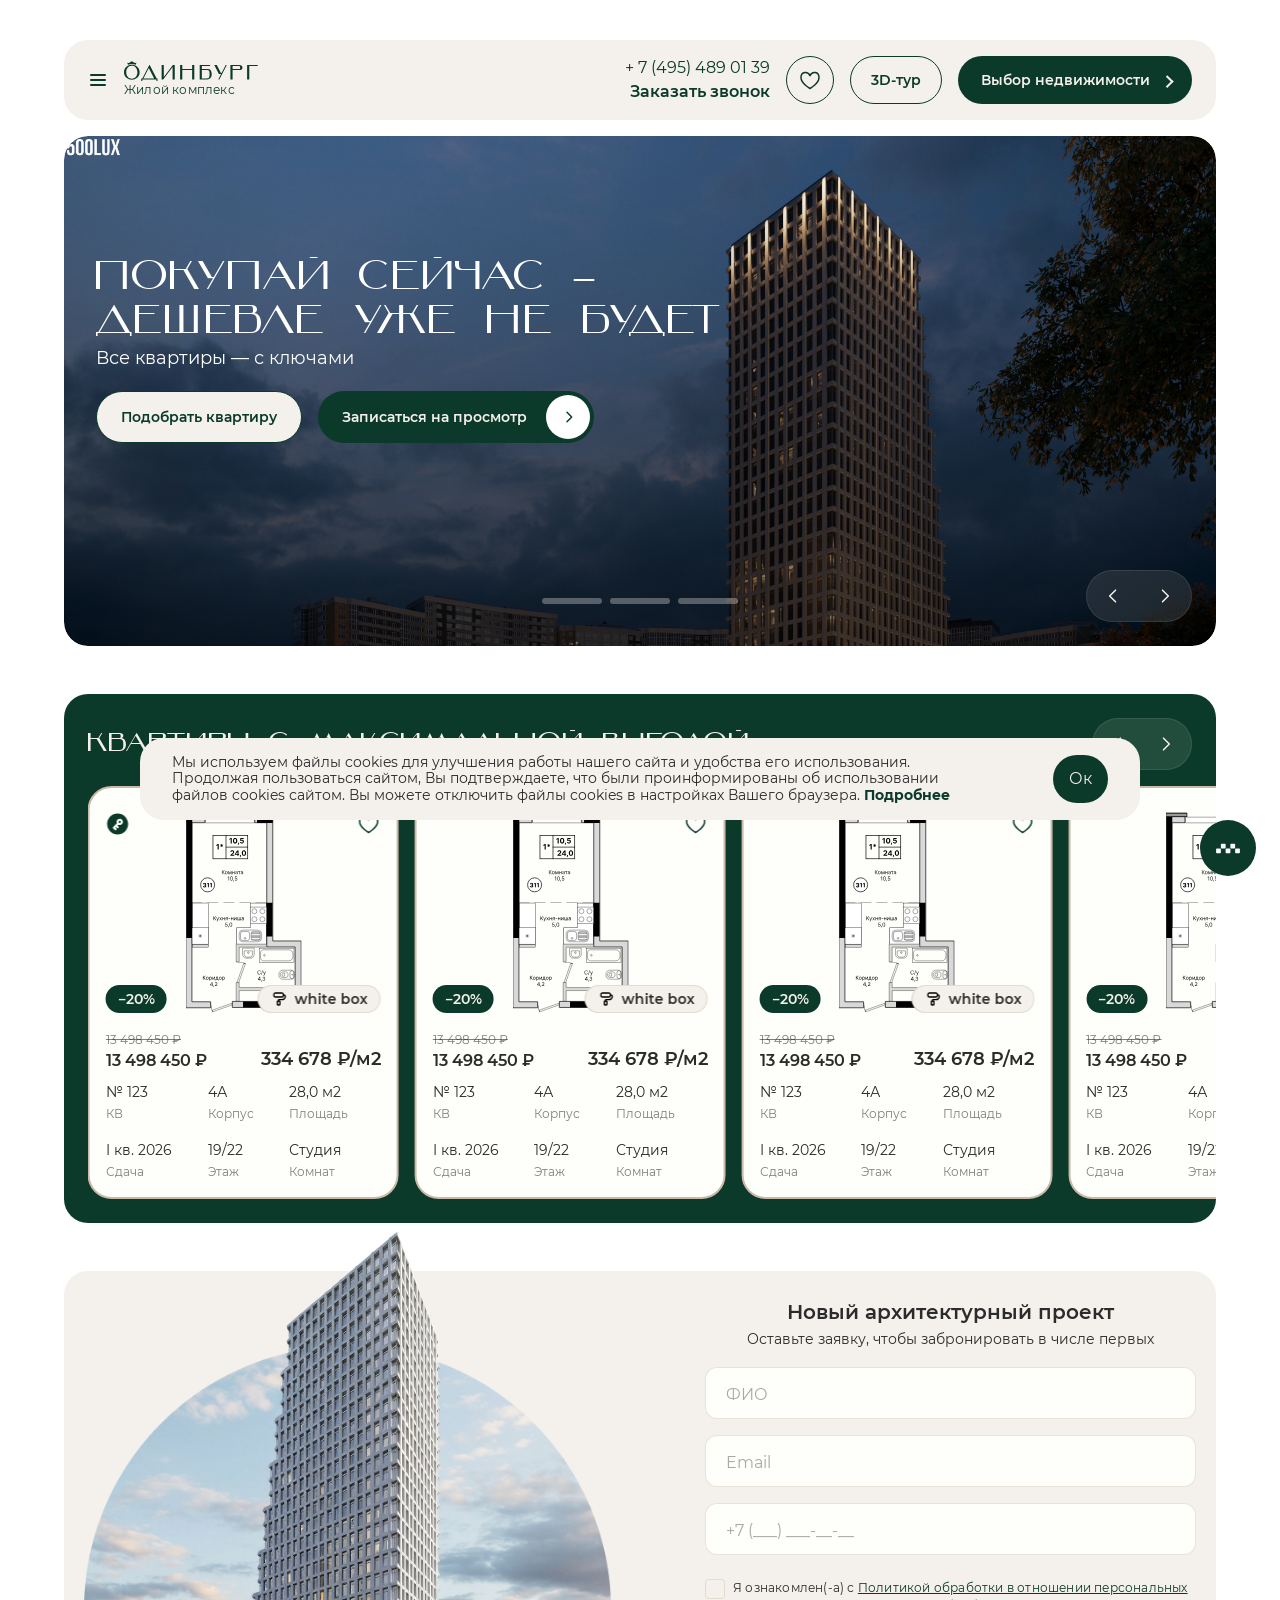
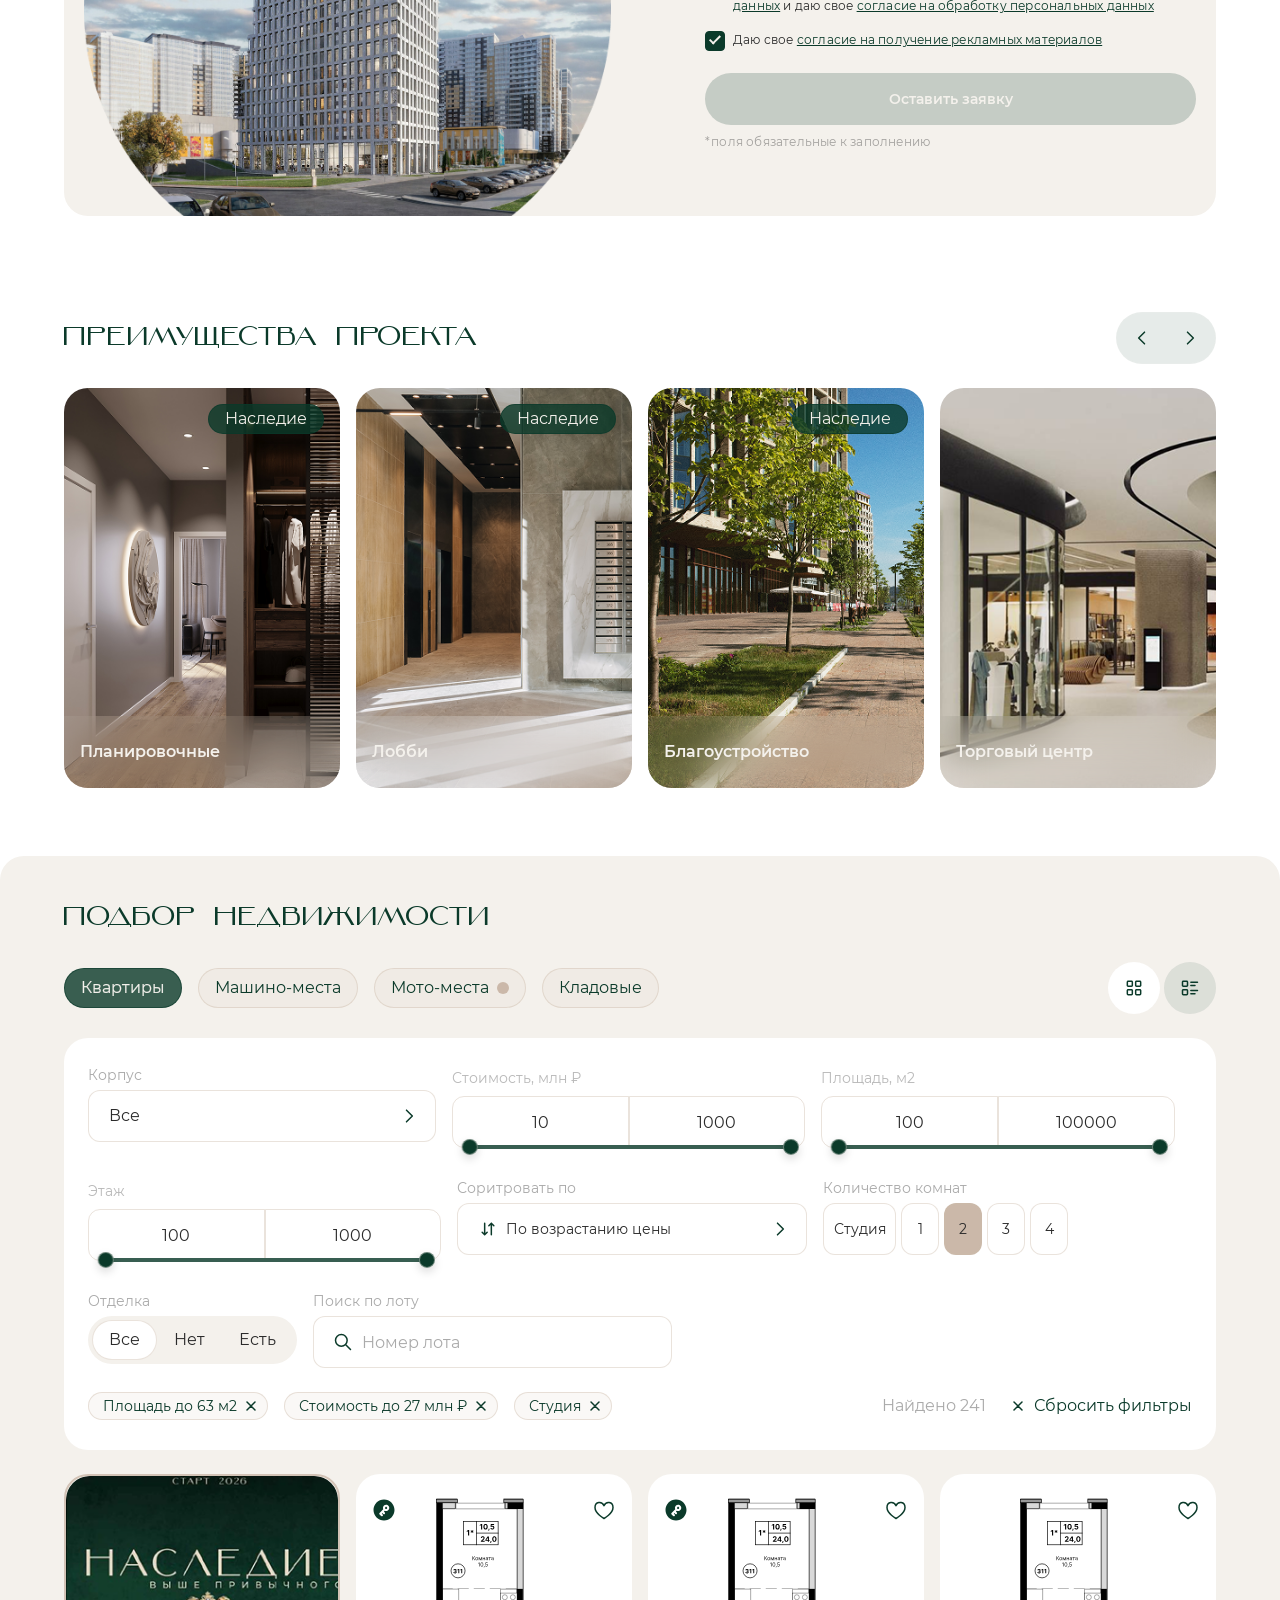
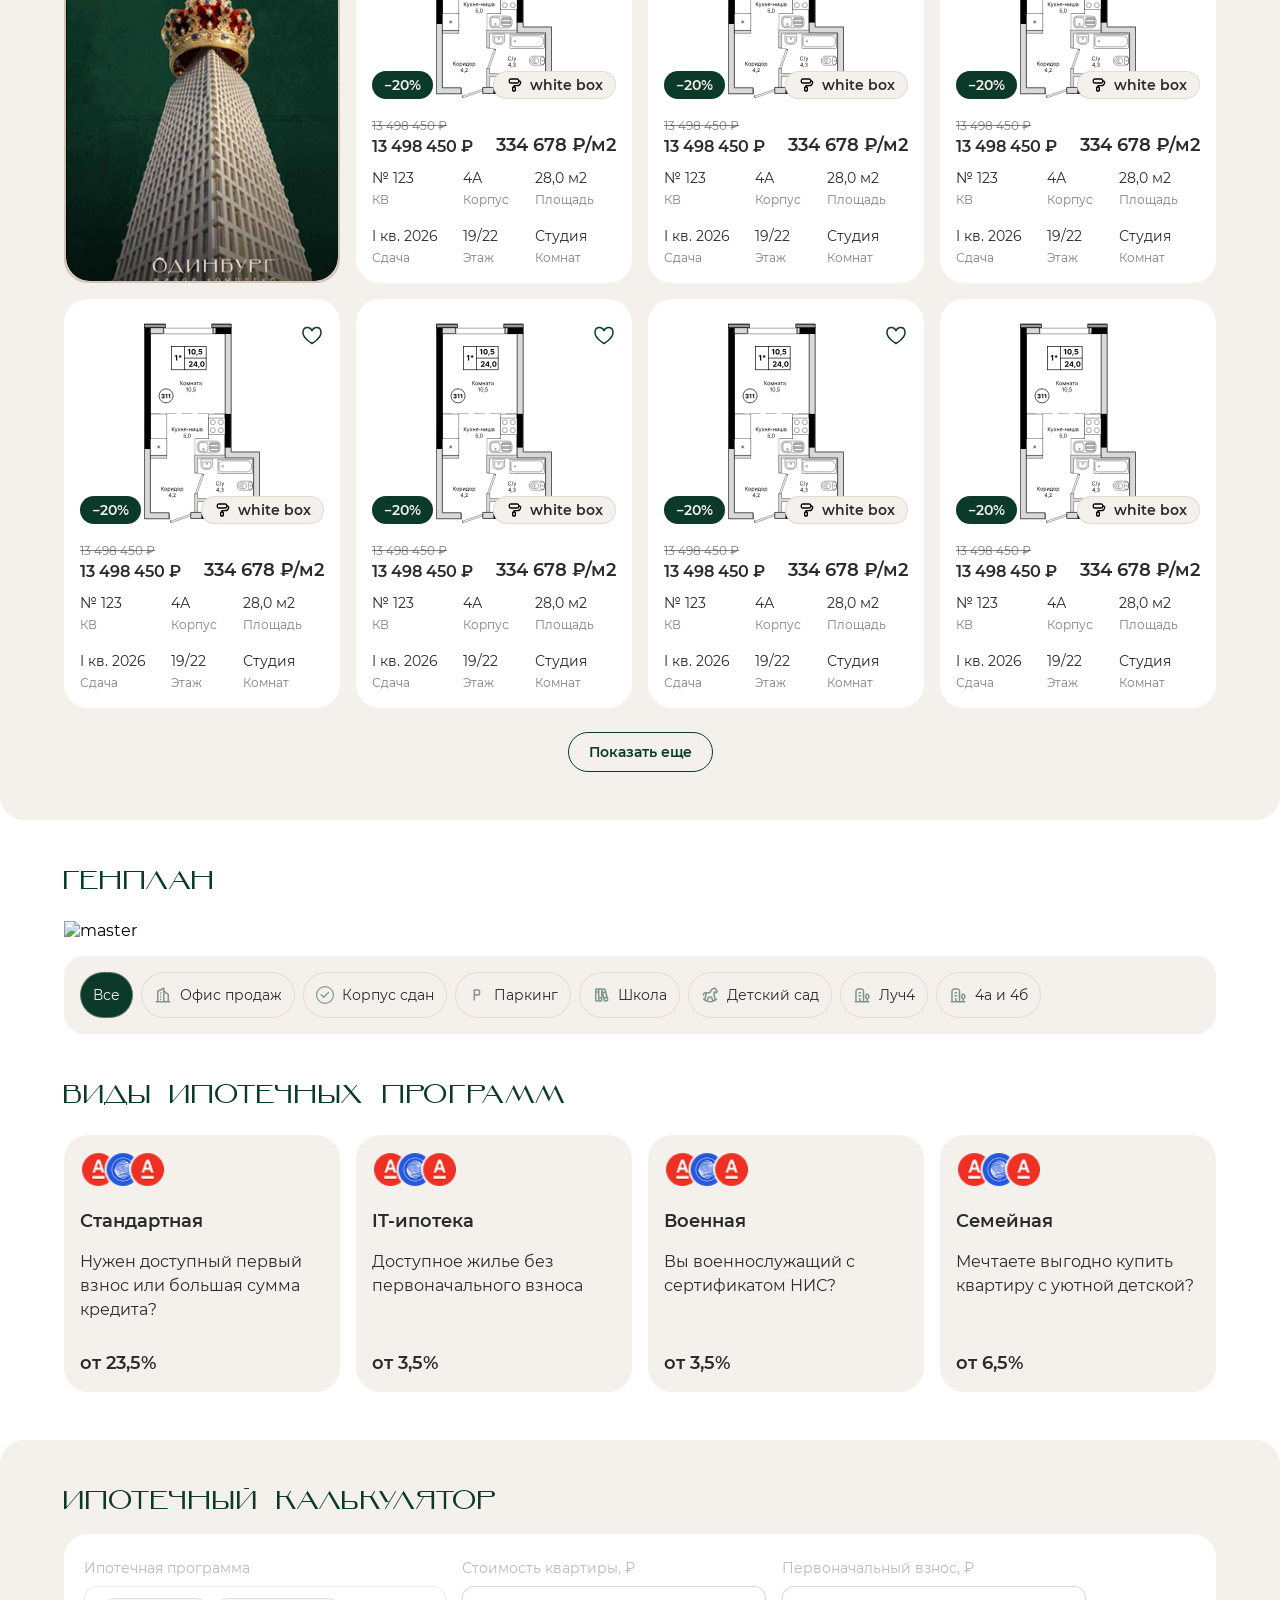
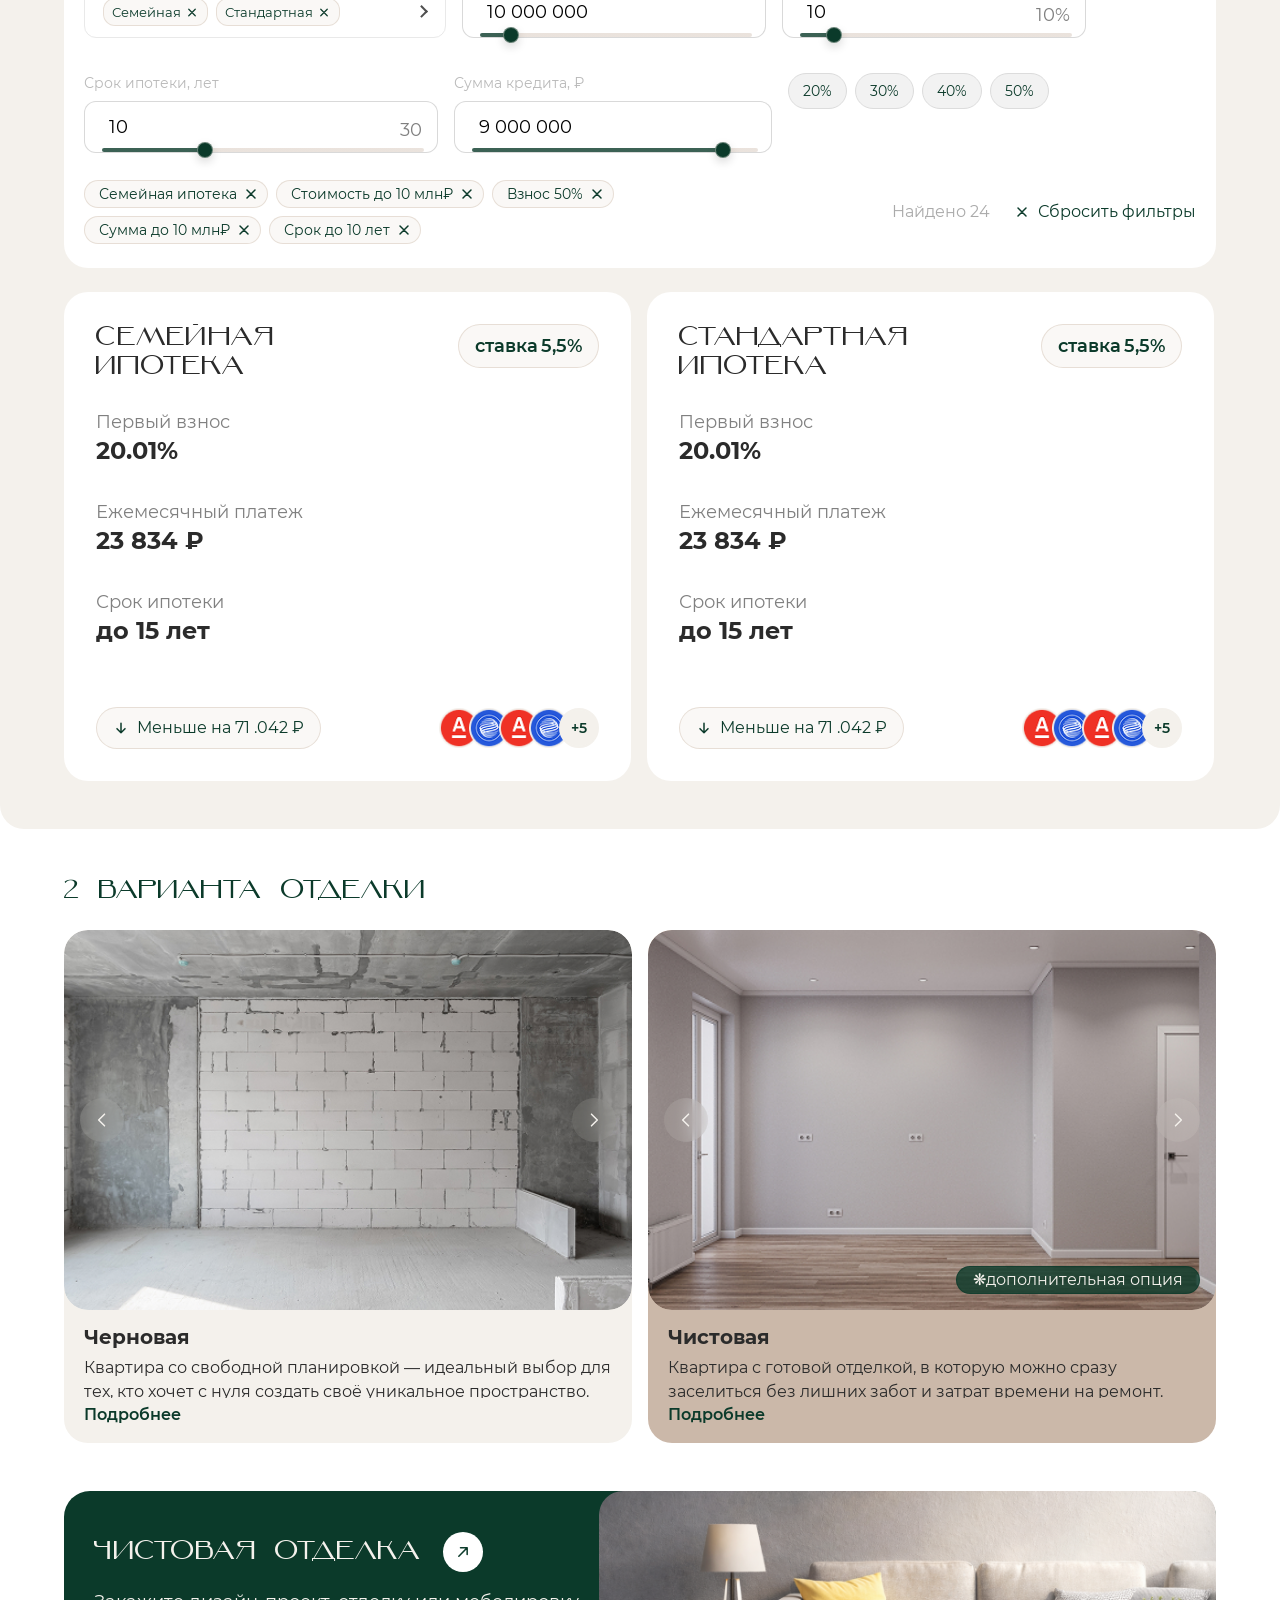
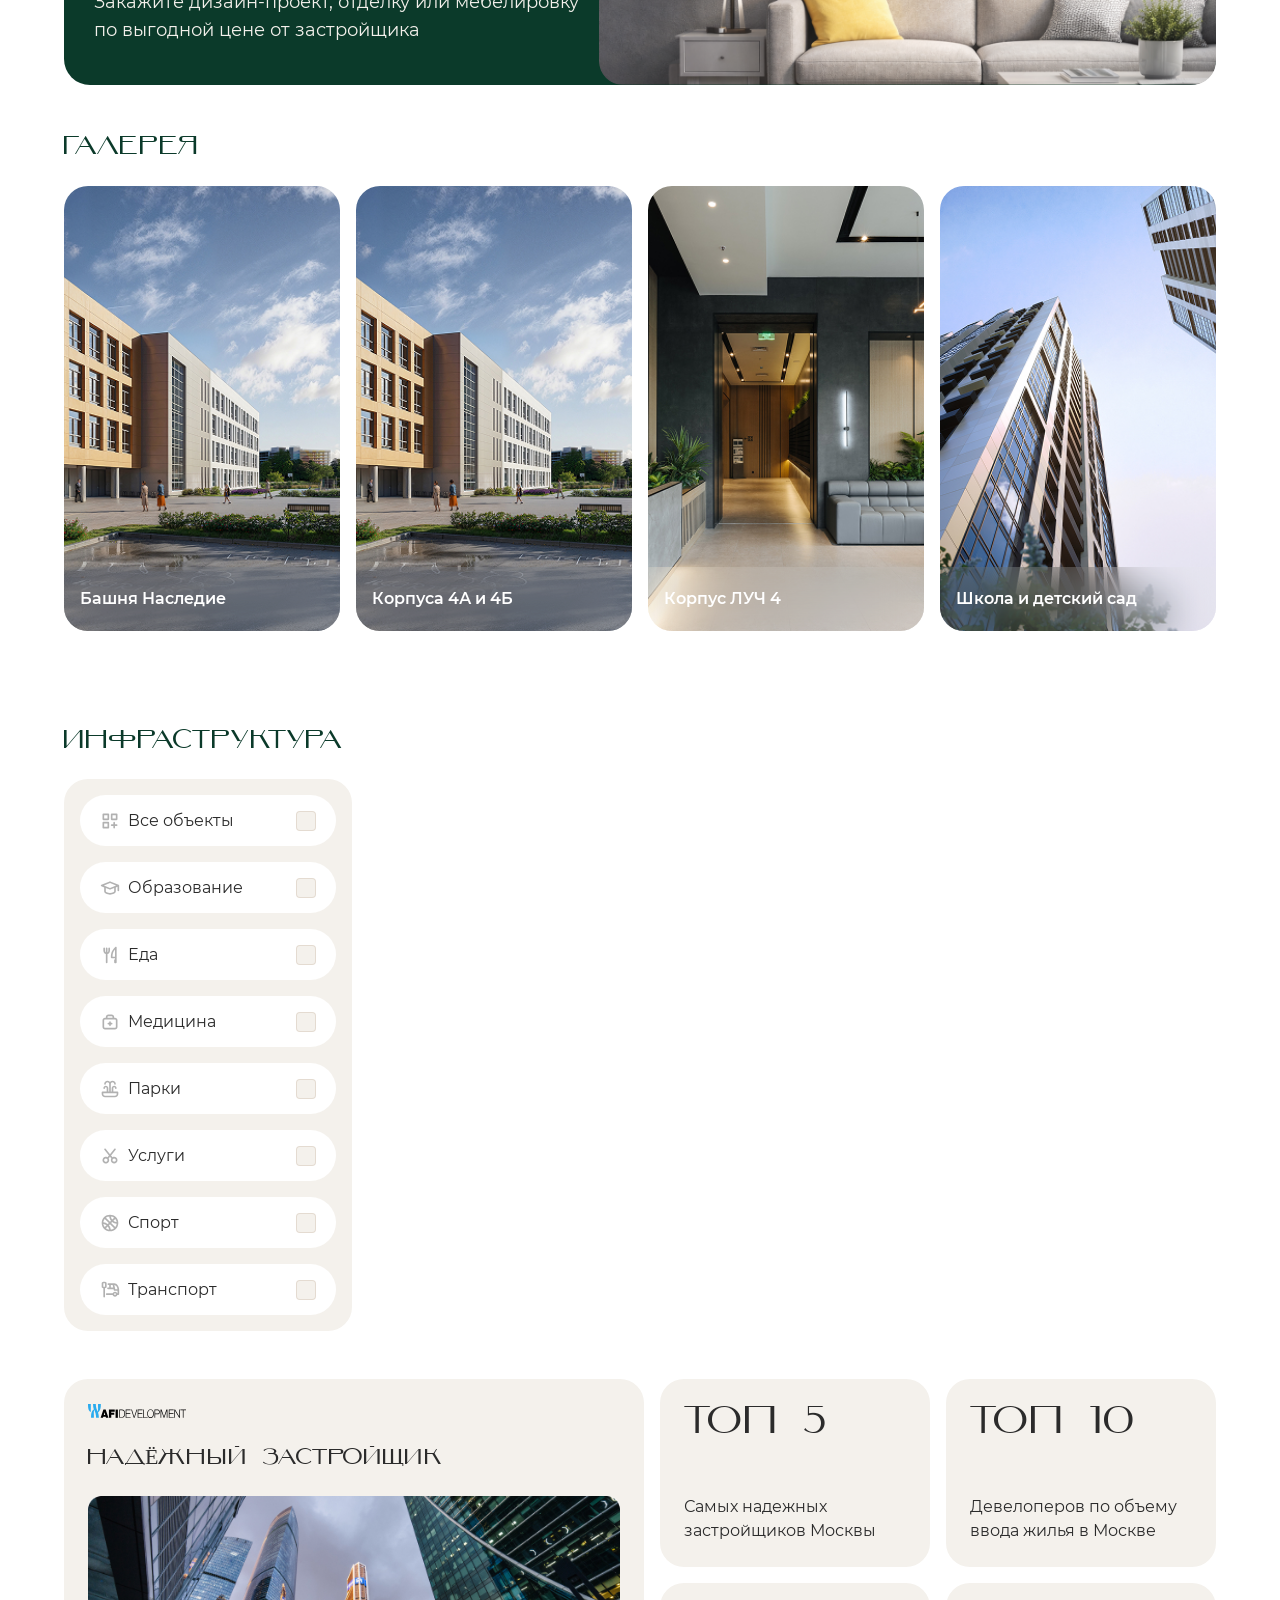
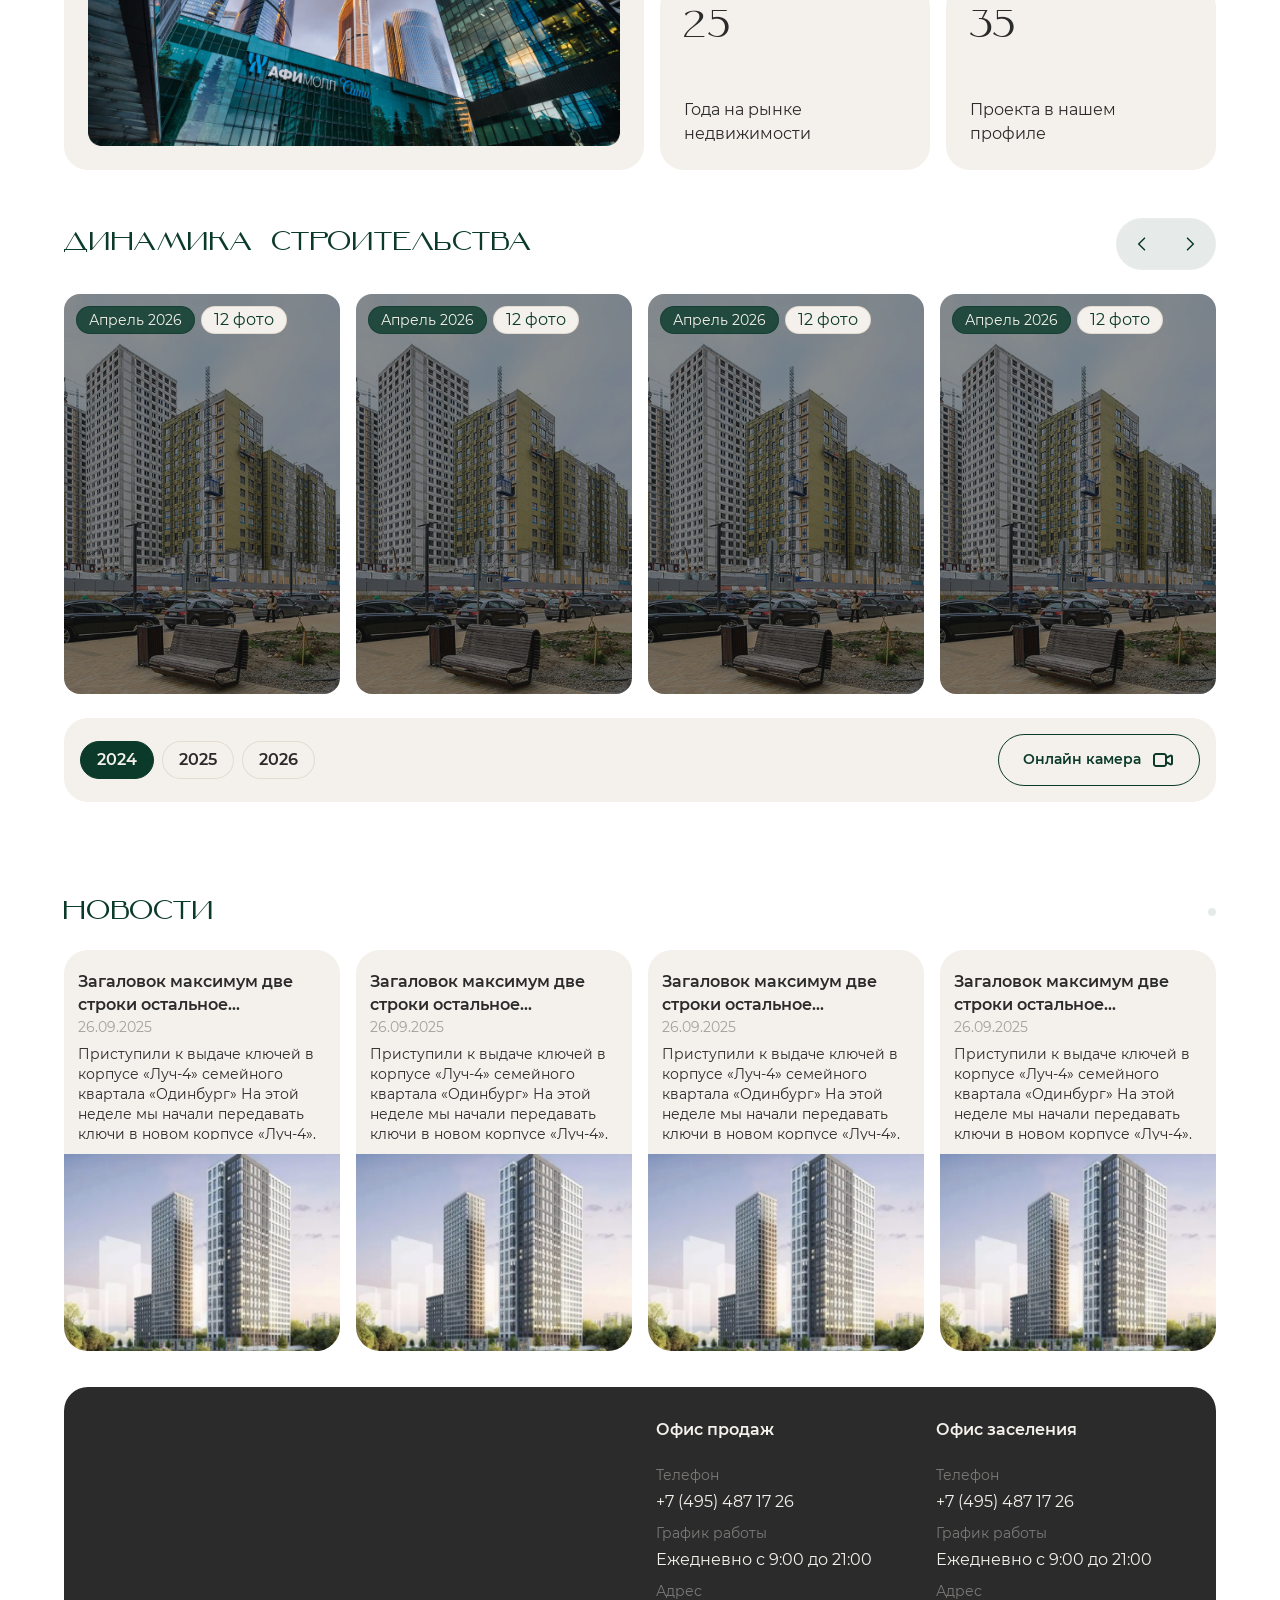
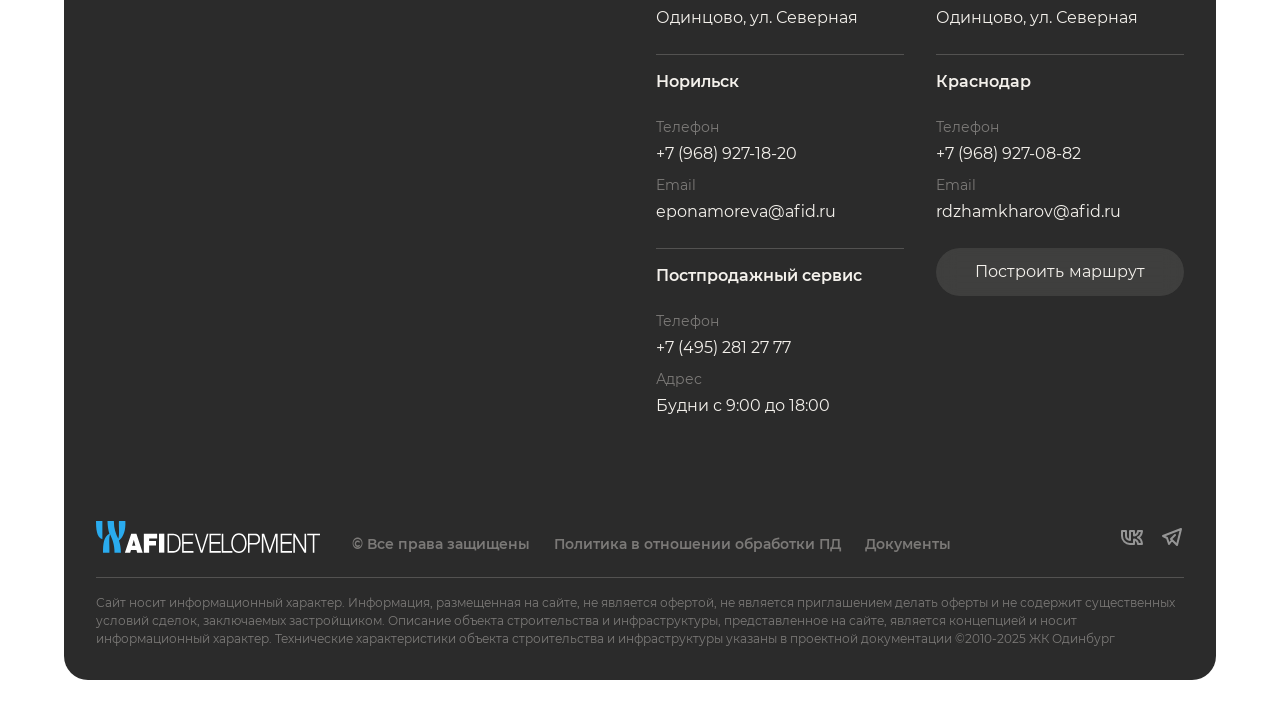
==== commit 2744eea6: "finishing" ====
--- a/index.html
+++ b/index.html
@@ -749,7 +749,7 @@
     </div>
 </section>
 
-<section class="percent-sum ">
+<section class="percent-sum animate-on-scroll delay-100">
     <div class="container">
         <div class="percent-sum-flex ">
             <div class="percent-sum-photo ">
@@ -796,7 +796,7 @@
                                     Даю свое
                                     <a href="#">согласие на получение рекламных материалов</a>
                                 </small>
-                                <input type="checkbox" class="required-check">
+                                <input type="checkbox" class="required-check" checked>
                                 <span class="checkmark"></span>
                             </label>
                         </div>
@@ -5540,7 +5540,7 @@
     </div>
 </section>
 
-<section class="fine-finishing">
+<section class="fine-finishing  animate-on-scroll delay-100">
     <div class="container">
         <div class="fine-finishing-href">
             <div class="fine-finishing-block">
@@ -5687,7 +5687,7 @@
                     <p>Девелоперов по объему ввода жилья в Москве</p>
                 </div>
                 <div class="reliable-desc">
-                    <strong>24</strong>
+                    <strong>25</strong>
                     <p>Года на рынке недвижимости</p>
                 </div>
                 <div class="reliable-desc">
@@ -5825,7 +5825,9 @@
 
                             <div class="news-photo G-flex">
                                 <img src="./assets/img/news-1.jpg" alt="news" loading="lazy">
-
+                                <span class="href-arrow G-center">
+                                    <i class="arrow-top-right"></i>
+                                </span>
                             </div>
                         </div>
                     </div>
@@ -5844,7 +5846,9 @@
 
                             <div class="news-photo G-flex">
                                 <img src="./assets/img/news-1.jpg" alt="news" loading="lazy">
-
+                                <span class="href-arrow G-center">
+                                    <i class="arrow-top-right"></i>
+                                </span>
                             </div>
                         </div>
                     </div>
@@ -5863,7 +5867,9 @@
 
                             <div class="news-photo G-flex">
                                 <img src="./assets/img/news-1.jpg" alt="news" loading="lazy">
-
+                                <span class="href-arrow G-center">
+                                    <i class="arrow-top-right"></i>
+                                </span>
                             </div>
                         </div>
                     </div>
@@ -5882,7 +5888,9 @@
 
                             <div class="news-photo G-flex">
                                 <img src="./assets/img/news-1.jpg" alt="news" loading="lazy">
-
+                                <span class="href-arrow G-center">
+                                    <i class="arrow-top-right"></i>
+                                </span>
                             </div>
                         </div>
                     </div>
@@ -6194,7 +6202,7 @@
                                     данных</a> и даю свое
                                     <a href="#">согласие на обработку персональных данных</a>
                                 </small>
-                                <input type="checkbox" class="required-check">
+                                <input type="checkbox" >
                                 <span class="checkmark"></span>
                             </label>
                         </div>
@@ -6204,7 +6212,7 @@
                                     Даю свое
                                     <a href="#">согласие на получение рекламных материалов</a>
                                 </small>
-                                <input type="checkbox" class="required-check">
+                                <input type="checkbox" >
                                 <span class="checkmark"></span>
                             </label>
                         </div>
@@ -6443,14 +6451,14 @@
         {
             title: 'Офис продаж',
             icon: './assets/img/icons/office-two.svg',
-            defaultCenter: [55.819439, 37.752036],
+            defaultCenter: [55.822439, 37.750036],
             className: 'in-park',
         },
         {
             title: 'Офис заселения',
             icon: './assets/img/icons/office-two.svg',
 
-            defaultCenter: [55.816188, 37.752920],
+            defaultCenter: [55.816188, 37.743920],
             className: 'in-park',
         },
     ]
--- a/style.css
+++ b/style.css
@@ -9,7 +9,6 @@
 @import "assets/css/header.css";
 @import "assets/css/home.css";
 @import "assets/css/modal.css";
-@import "assets/css/architect.css";
 @import "assets/css/parts-lot.css";
 @import "assets/css/parking.css";
 @import "assets/css/pdf.css";
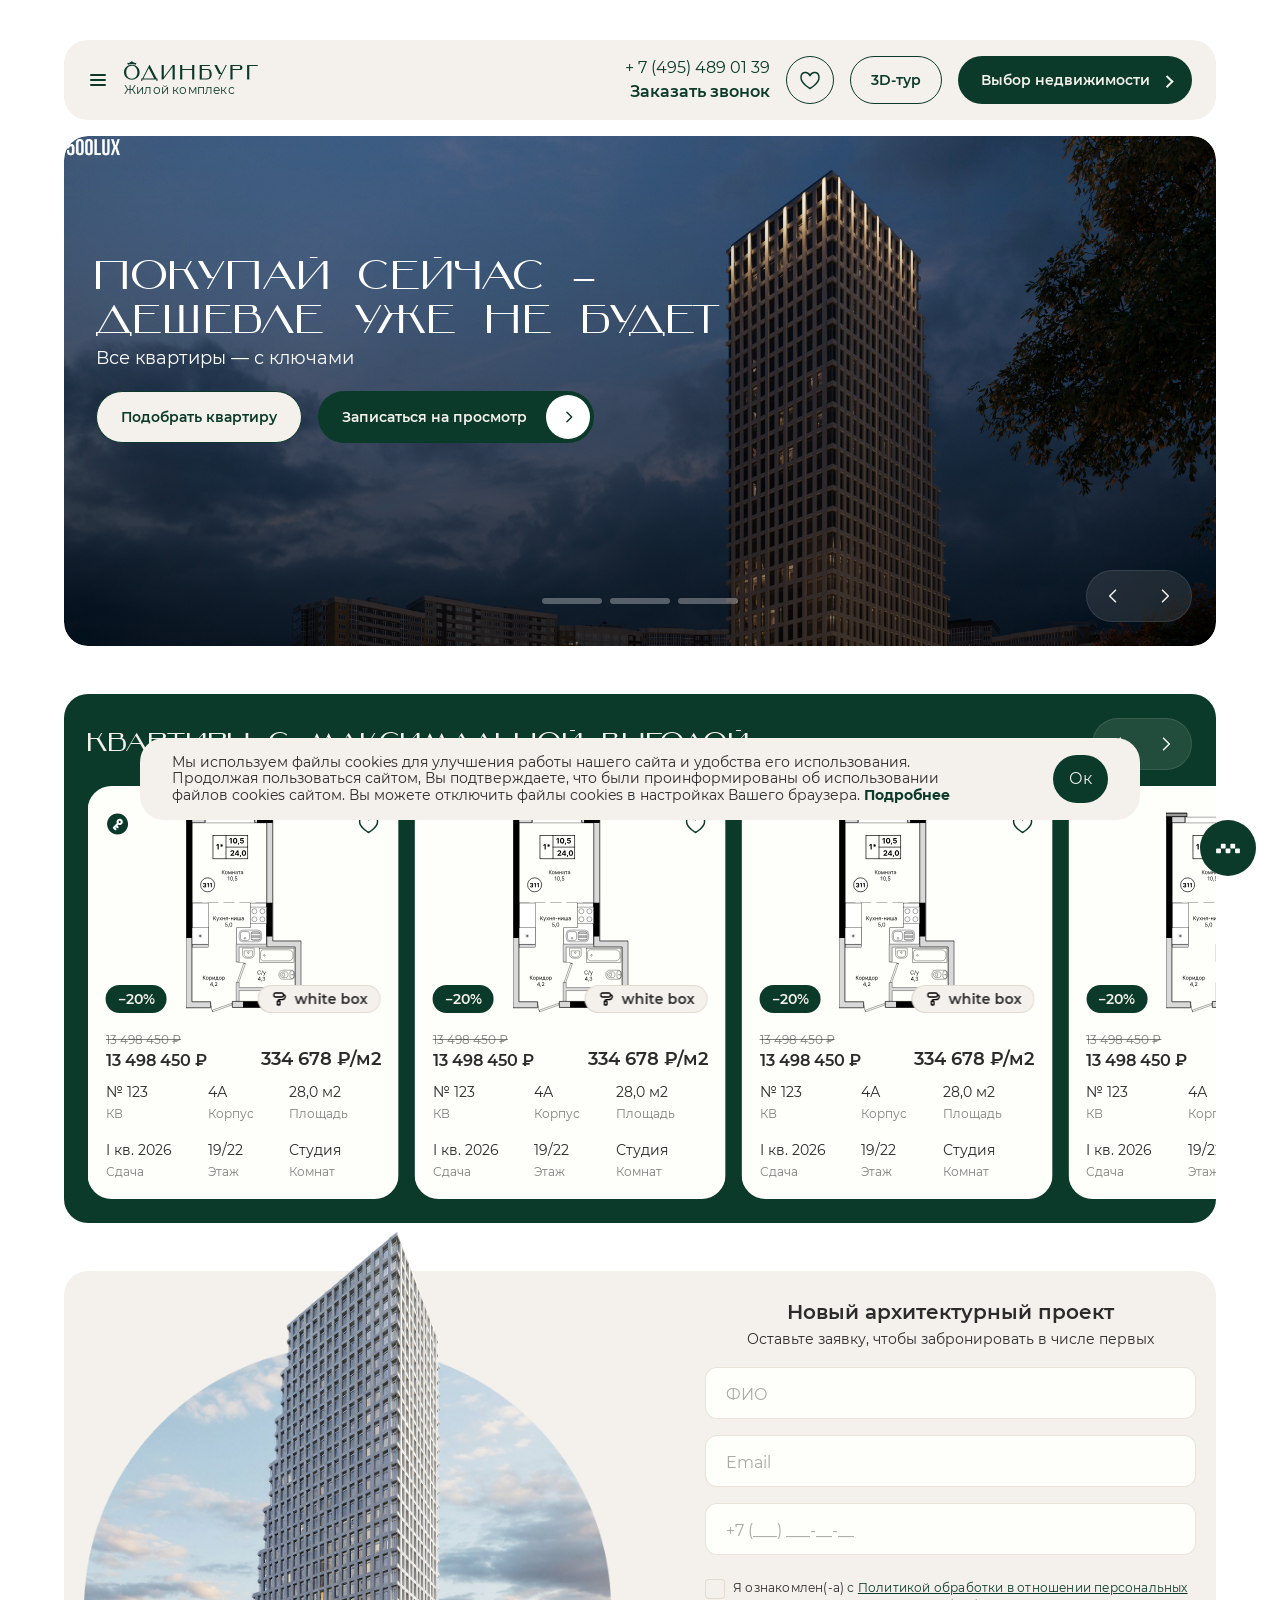
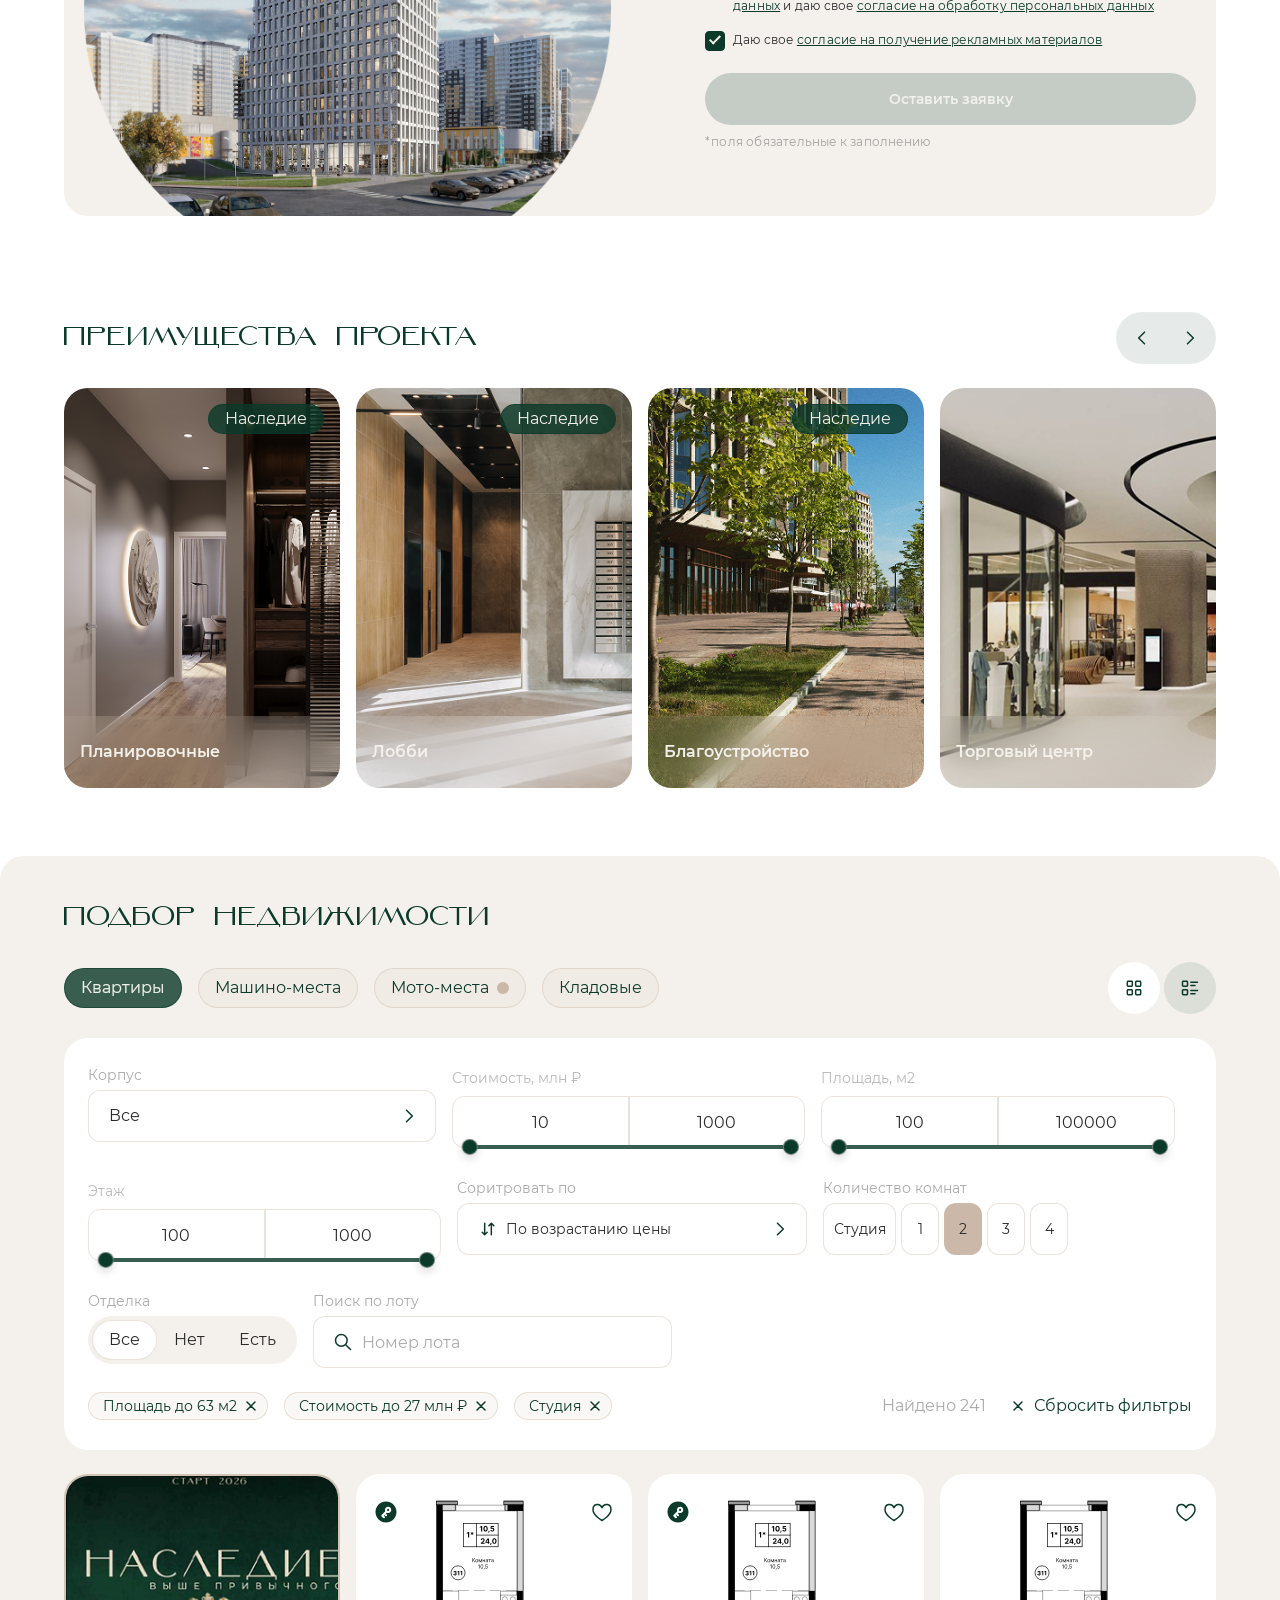
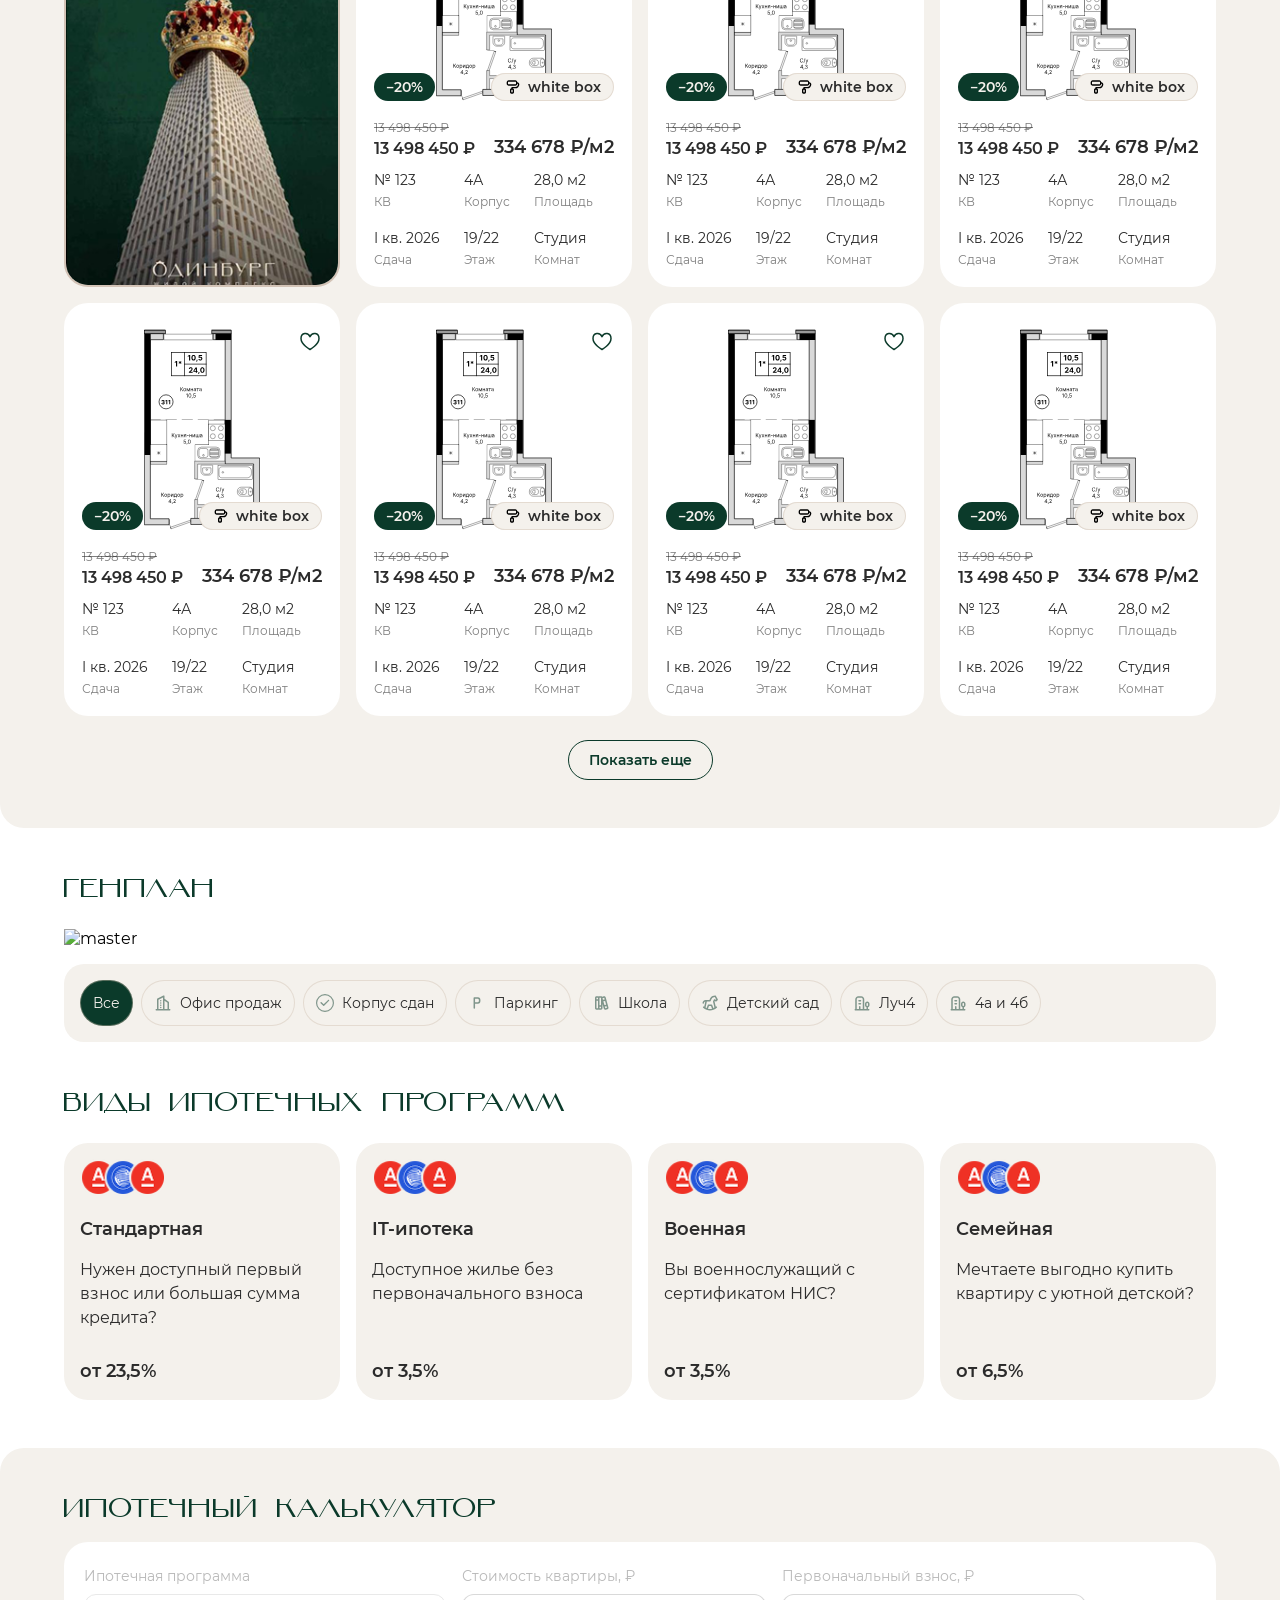
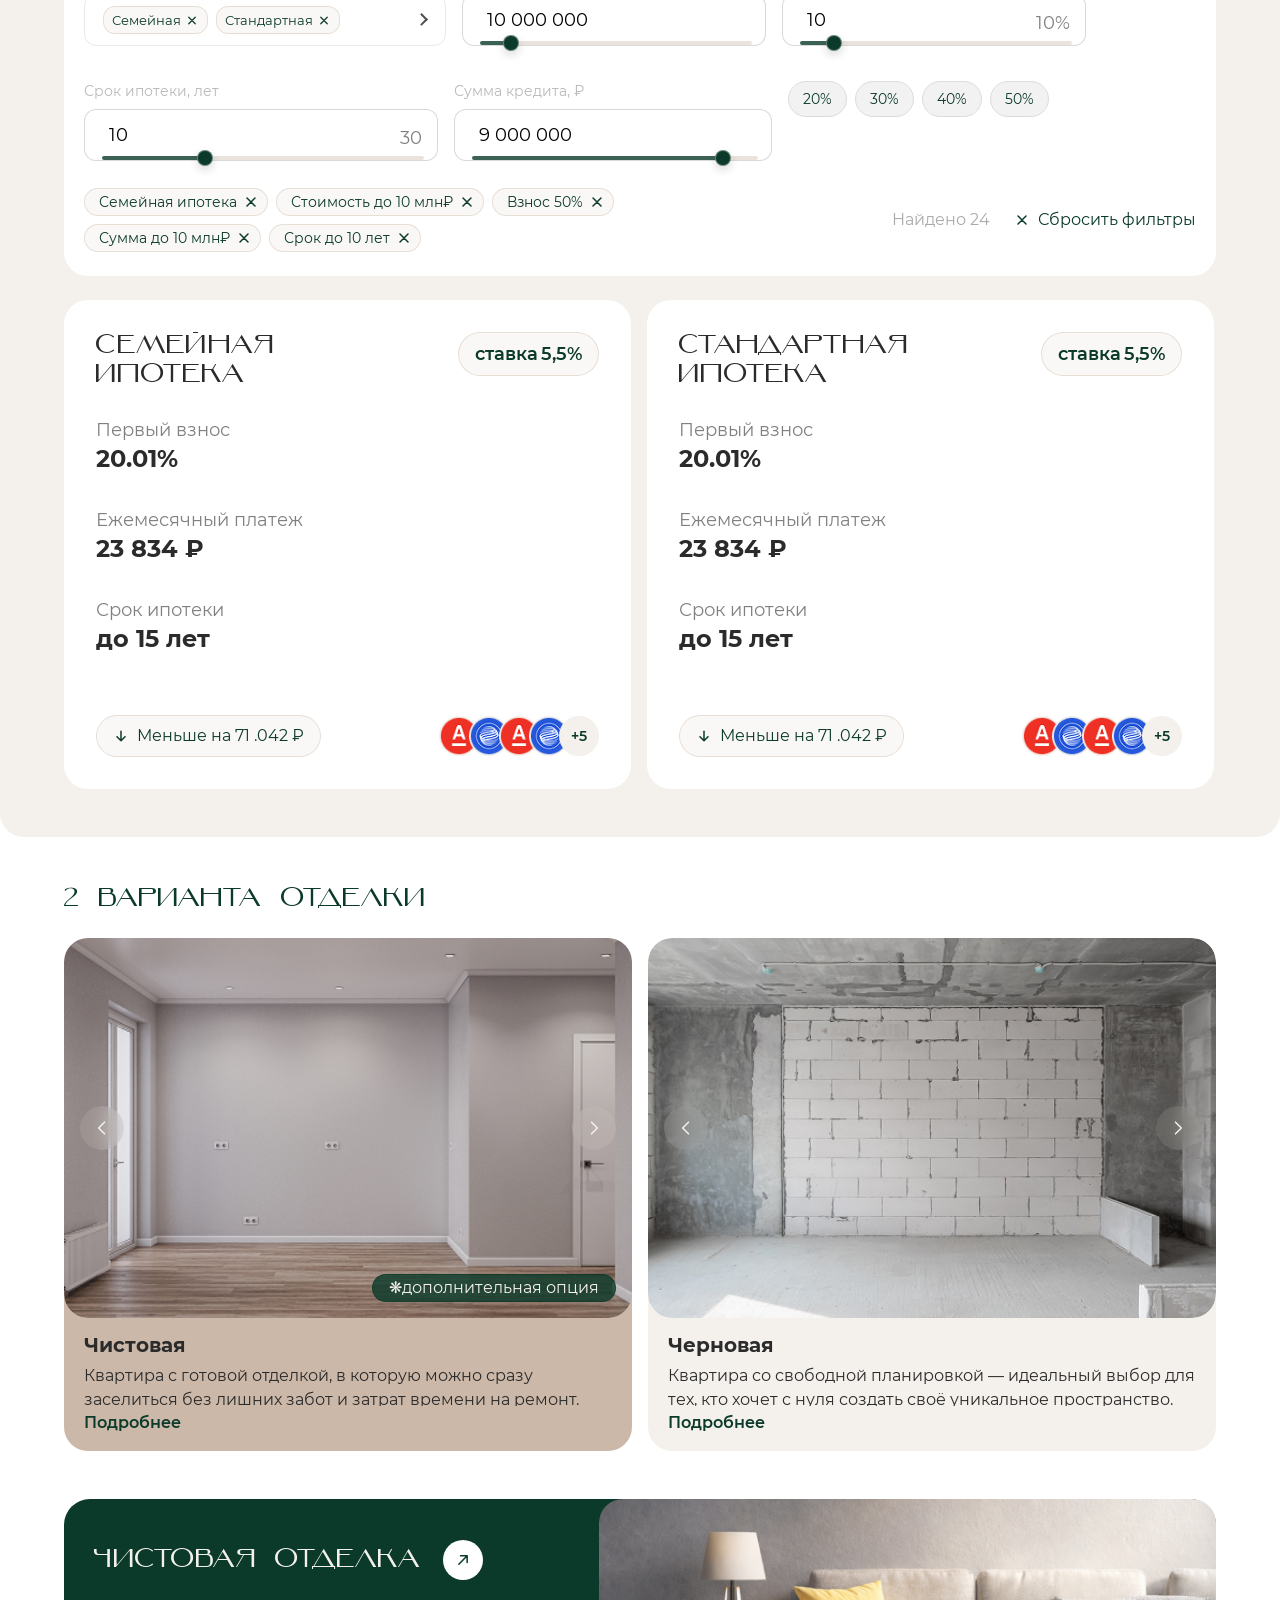
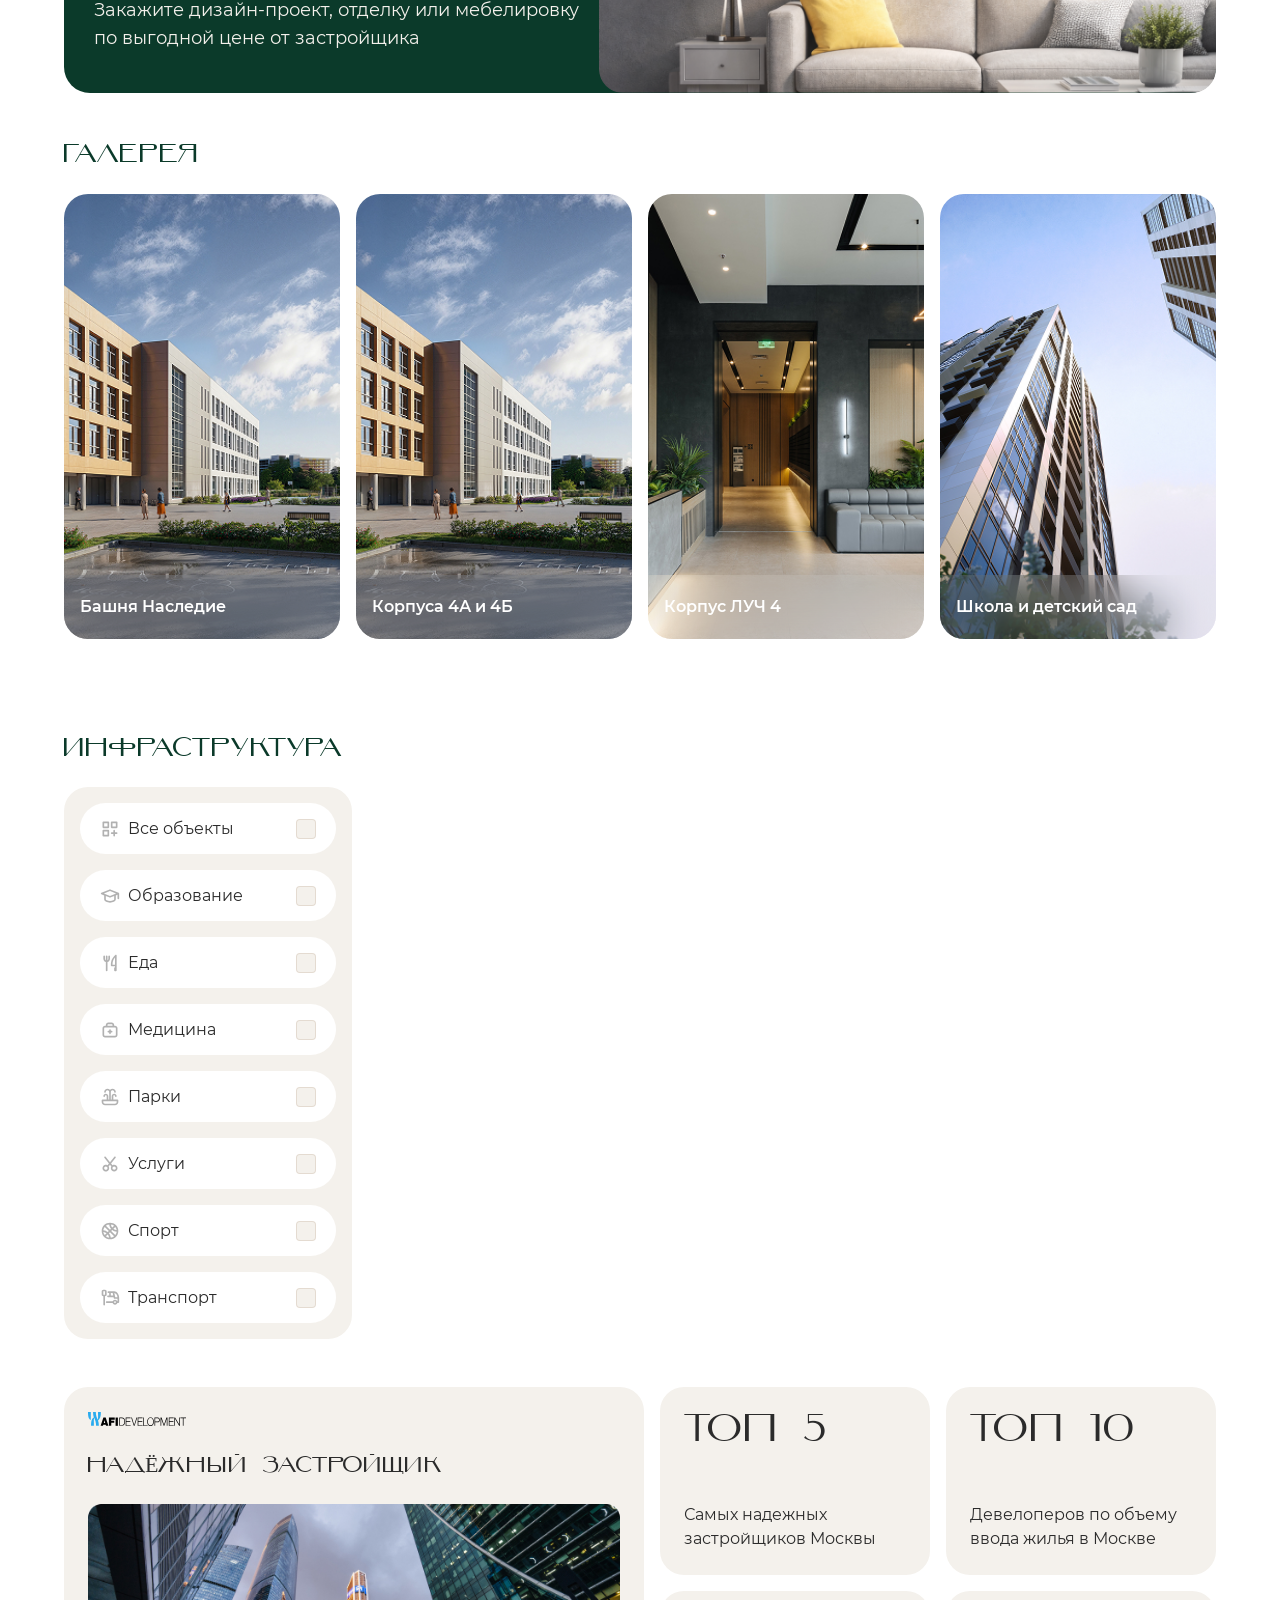
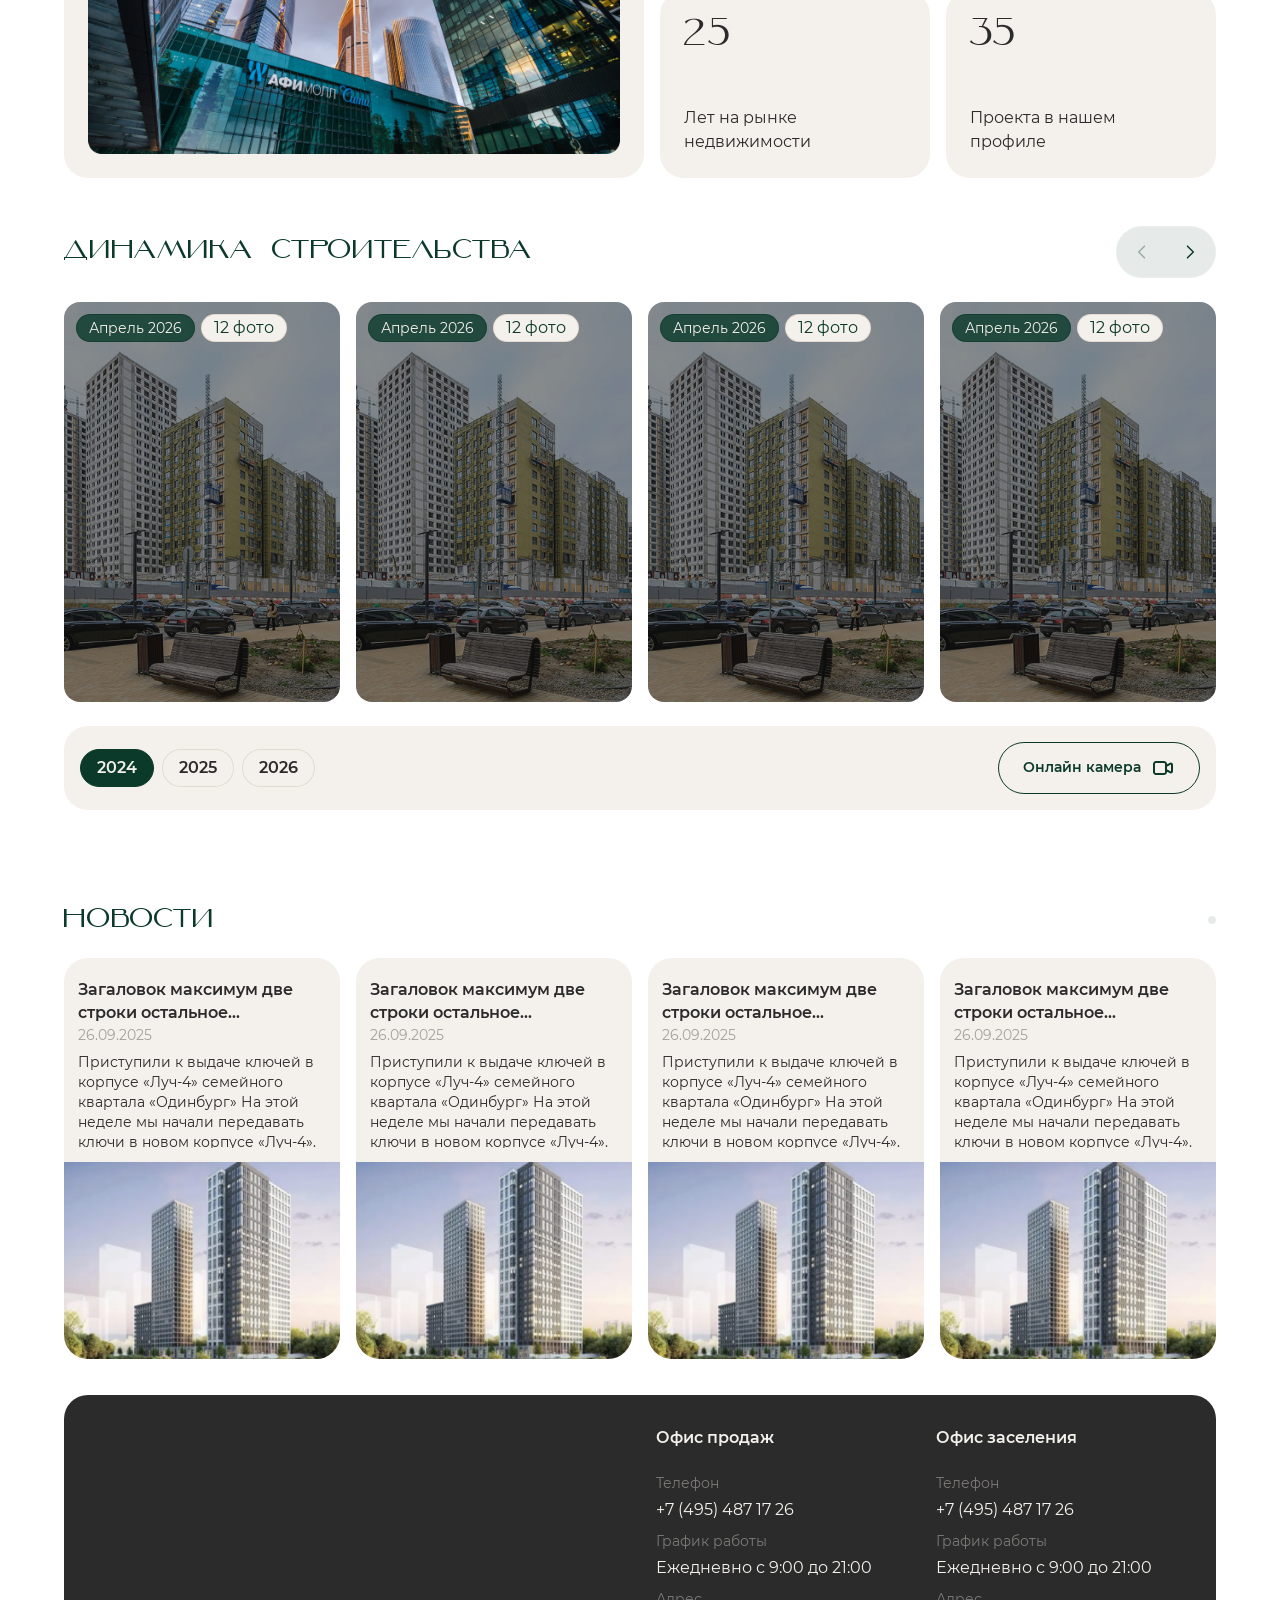
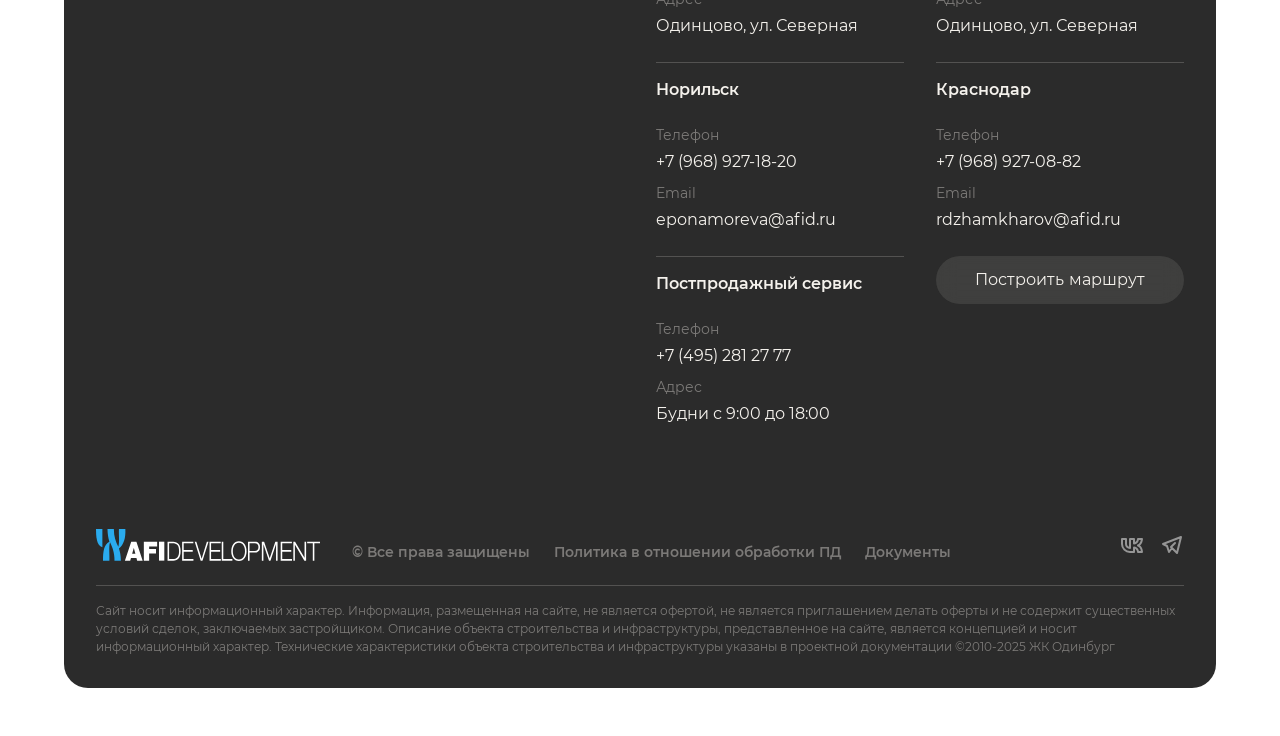
==== commit 2a6cd762: "fi" ====
--- a/index.html
+++ b/index.html
@@ -5375,6 +5375,45 @@
             <div class="swiper finish-options-slider">
                 <div class="swiper-wrapper">
                     <div class="swiper-slide">
+                        <div class="finish-options-box additional-option-name">
+                            <div class="swiper options-gallery-slide">
+                                <div class="swiper-wrapper">
+                                    <div class="swiper-slide">
+                                        <div data-modal="finish-last" data-modal-target="#modal-overlay"
+                                             class="card options-gallery-pic G-flex">
+                                            <img src="./assets/img/options-3.jpg" alt="options" loading="lazy">
+                                            <div class="editor-choice">
+                                            </div>
+                                        </div>
+                                    </div>
+                                    <div class="swiper-slide">
+                                        <div data-modal="finish-last" data-modal-target="#modal-overlay"
+                                             class="card options-gallery-pic G-flex">
+                                            <img src="./assets/img/options-3.jpg" alt="options" loading="lazy">
+                                            <div class="editor-choice">
+                                            </div>
+                                        </div>
+                                    </div>
+                                </div>
+                                <div class="options-button-prev swiper-button-prev"><i class="icon icon-arrow-left"></i>
+                                </div>
+                                <div class="options-button-next swiper-button-next"><i class="icon icon-arrow-right"></i>
+                                </div>
+                                <span class="additional-option">❋дополнительная опция</span>
+
+                            </div>
+                            <div data-modal="finishing" data-modal-target="#modal-overlay"
+                                 class="card finish-options-text">
+                                <h3>Чистовая</h3>
+                                <p>
+                                    Квартира с готовой отделкой, в которую можно сразу заселиться без лишних забот и
+                                    затрат времени на ремонт. Отличное решение для комфортной жизни или выгодной аренды.
+                                </p>
+                                <span>Подробнее</span>
+                            </div>
+                        </div>
+                    </div>
+                    <div class="swiper-slide">
                         <div class="finish-options-box">
                             <div class="swiper options-gallery-slide">
                                 <div class="swiper-wrapper">
@@ -5408,45 +5447,7 @@
                         </div>
                     </div>
 
-                    <div class="swiper-slide">
-                        <div class="finish-options-box additional-option-name">
-                            <div class="swiper options-gallery-slide">
-                                <div class="swiper-wrapper">
-                                    <div class="swiper-slide">
-                                        <div data-modal="finish-last" data-modal-target="#modal-overlay"
-                                             class="card options-gallery-pic G-flex">
-                                            <img src="./assets/img/options-3.jpg" alt="options" loading="lazy">
-                                            <div class="editor-choice">
-                                            </div>
-                                        </div>
-                                    </div>
-                                    <div class="swiper-slide">
-                                        <div data-modal="finish-last" data-modal-target="#modal-overlay"
-                                             class="card options-gallery-pic G-flex">
-                                            <img src="./assets/img/options-3.jpg" alt="options" loading="lazy">
-                                            <div class="editor-choice">
-                                            </div>
-                                        </div>
-                                    </div>
-                                </div>
-                                <div class="options-button-prev swiper-button-prev"><i class="icon icon-arrow-left"></i>
-                                </div>
-                                <div class="options-button-next swiper-button-next"><i class="icon icon-arrow-right"></i>
-                                </div>
-                                <span class="additional-option">❋дополнительная опция</span>
-
-                            </div>
-                            <div data-modal="finishing" data-modal-target="#modal-overlay"
-                                 class="card finish-options-text">
-                                <h3>Чистовая</h3>
-                                <p>
-                                    Квартира с готовой отделкой, в которую можно сразу заселиться без лишних забот и
-                                    затрат времени на ремонт. Отличное решение для комфортной жизни или выгодной аренды.
-                                </p>
-                                <span>Подробнее</span>
-                            </div>
-                        </div>
-                    </div>
+
 
 
                 </div>
@@ -5464,8 +5465,8 @@
 
                 <div class="modal-options-href">
                     <ul>
+                        <li class="modal-options-click" data-modal="finish-last">Чистовая</li>
                         <li class="modal-options-click" data-modal="finishing">Черновая</li>
-                        <li class="modal-options-click" data-modal="finish-last">Чистовая</li>
                     </ul>
                 </div>
                 <div class="modal-options-min">
@@ -5688,7 +5689,7 @@
                 </div>
                 <div class="reliable-desc">
                     <strong>25</strong>
-                    <p>Года на рынке недвижимости</p>
+                    <p>Лет на рынке недвижимости</p>
                 </div>
                 <div class="reliable-desc">
                     <strong>35</strong>
@@ -5713,7 +5714,7 @@
             <div class="swiper construction-slider">
                 <div class="swiper-wrapper">
                     <div class="swiper-slide">
-                        <div class="construction-photo G-flex">
+                        <a href="./assets/img/construction-1.png" class="construction-photo G-flex " data-fancybox="construction">
                             <div class="construction-names G-align-center">
                                 <span class="mount-photo">Апрель 2026</span>
                                 <span class="count-photo">12 фото</span>
@@ -5722,10 +5723,10 @@
                             <span class="construction-arrow">
                                 <i class="arrow-top-right"></i>
                             </span>
-                        </div>
+                        </a>
                     </div>
                     <div class="swiper-slide">
-                        <div class="construction-photo G-flex">
+                        <a href="./assets/img/construction-1.png" class="construction-photo G-flex " data-fancybox="construction">
                             <div class="construction-names G-align-center">
                                 <span class="mount-photo">Апрель 2026</span>
                                 <span class="count-photo">12 фото</span>
@@ -5734,10 +5735,10 @@
                             <span class="construction-arrow">
                                 <i class="arrow-top-right"></i>
                             </span>
-                        </div>
+                        </a>
                     </div>
                     <div class="swiper-slide">
-                        <div class="construction-photo G-flex">
+                        <a href="./assets/img/construction-1.png" class="construction-photo G-flex " data-fancybox="construction">
                             <div class="construction-names G-align-center">
                                 <span class="mount-photo">Апрель 2026</span>
                                 <span class="count-photo">12 фото</span>
@@ -5746,10 +5747,10 @@
                             <span class="construction-arrow">
                                 <i class="arrow-top-right"></i>
                             </span>
-                        </div>
+                        </a>
                     </div>
                     <div class="swiper-slide">
-                        <div class="construction-photo G-flex">
+                        <a href="./assets/img/construction-1.png" class="construction-photo G-flex " data-fancybox="construction">
                             <div class="construction-names G-align-center">
                                 <span class="mount-photo">Апрель 2026</span>
                                 <span class="count-photo">12 фото</span>
@@ -5758,10 +5759,10 @@
                             <span class="construction-arrow">
                                 <i class="arrow-top-right"></i>
                             </span>
-                        </div>
+                        </a>
                     </div>
                     <div class="swiper-slide">
-                        <div class="construction-photo G-flex">
+                        <a href="./assets/img/construction-1.png" class="construction-photo G-flex " data-fancybox="construction">
                             <div class="construction-names G-align-center">
                                 <span class="mount-photo">Апрель 2026</span>
                                 <span class="count-photo">12 фото</span>
@@ -5770,7 +5771,19 @@
                             <span class="construction-arrow">
                                 <i class="arrow-top-right"></i>
                             </span>
-                        </div>
+                        </a>
+                    </div>
+                    <div class="swiper-slide">
+                        <a href="./assets/img/construction-1.png" class="construction-photo G-flex " data-fancybox="construction">
+                            <div class="construction-names G-align-center">
+                                <span class="mount-photo">Апрель 2026</span>
+                                <span class="count-photo">12 фото</span>
+                            </div>
+                            <img src="./assets/img/construction-1.png" alt="construction">
+                            <span class="construction-arrow">
+                                <i class="arrow-top-right"></i>
+                            </span>
+                        </a>
                     </div>
 
                 </div>
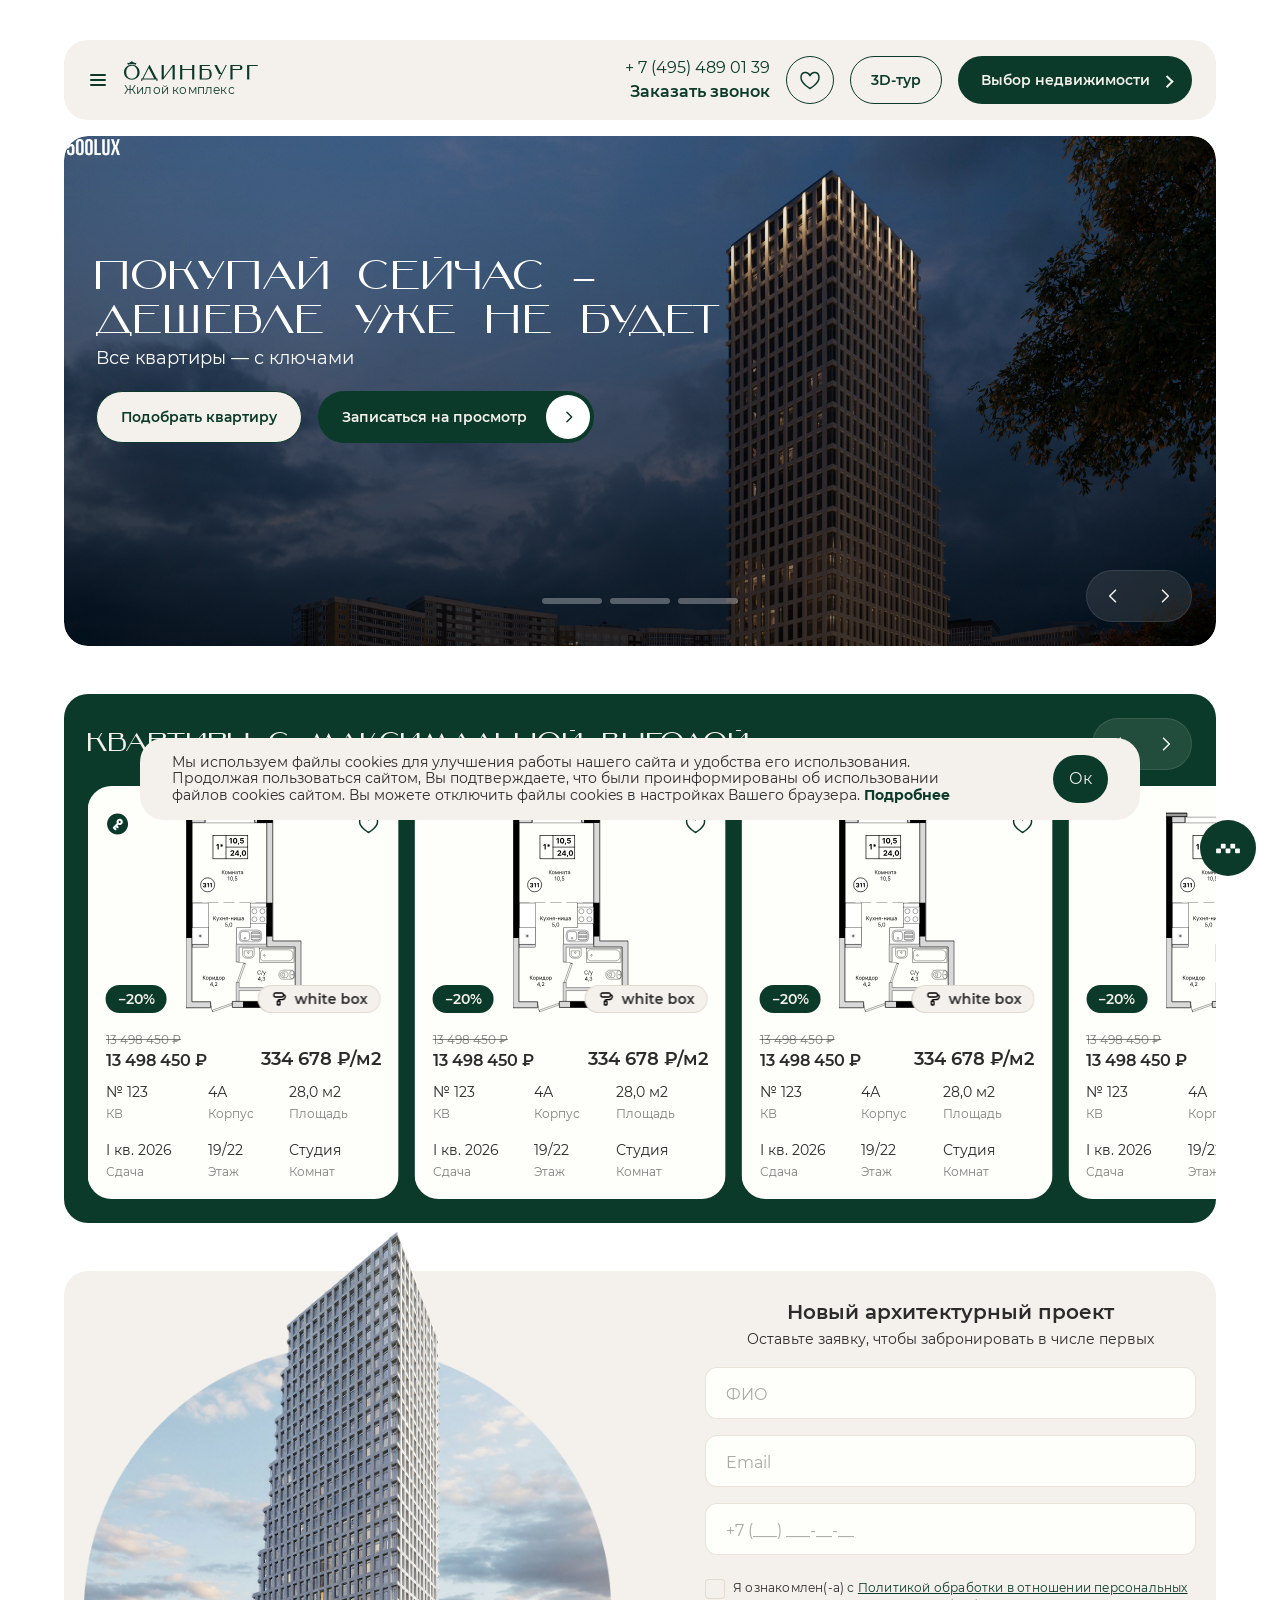
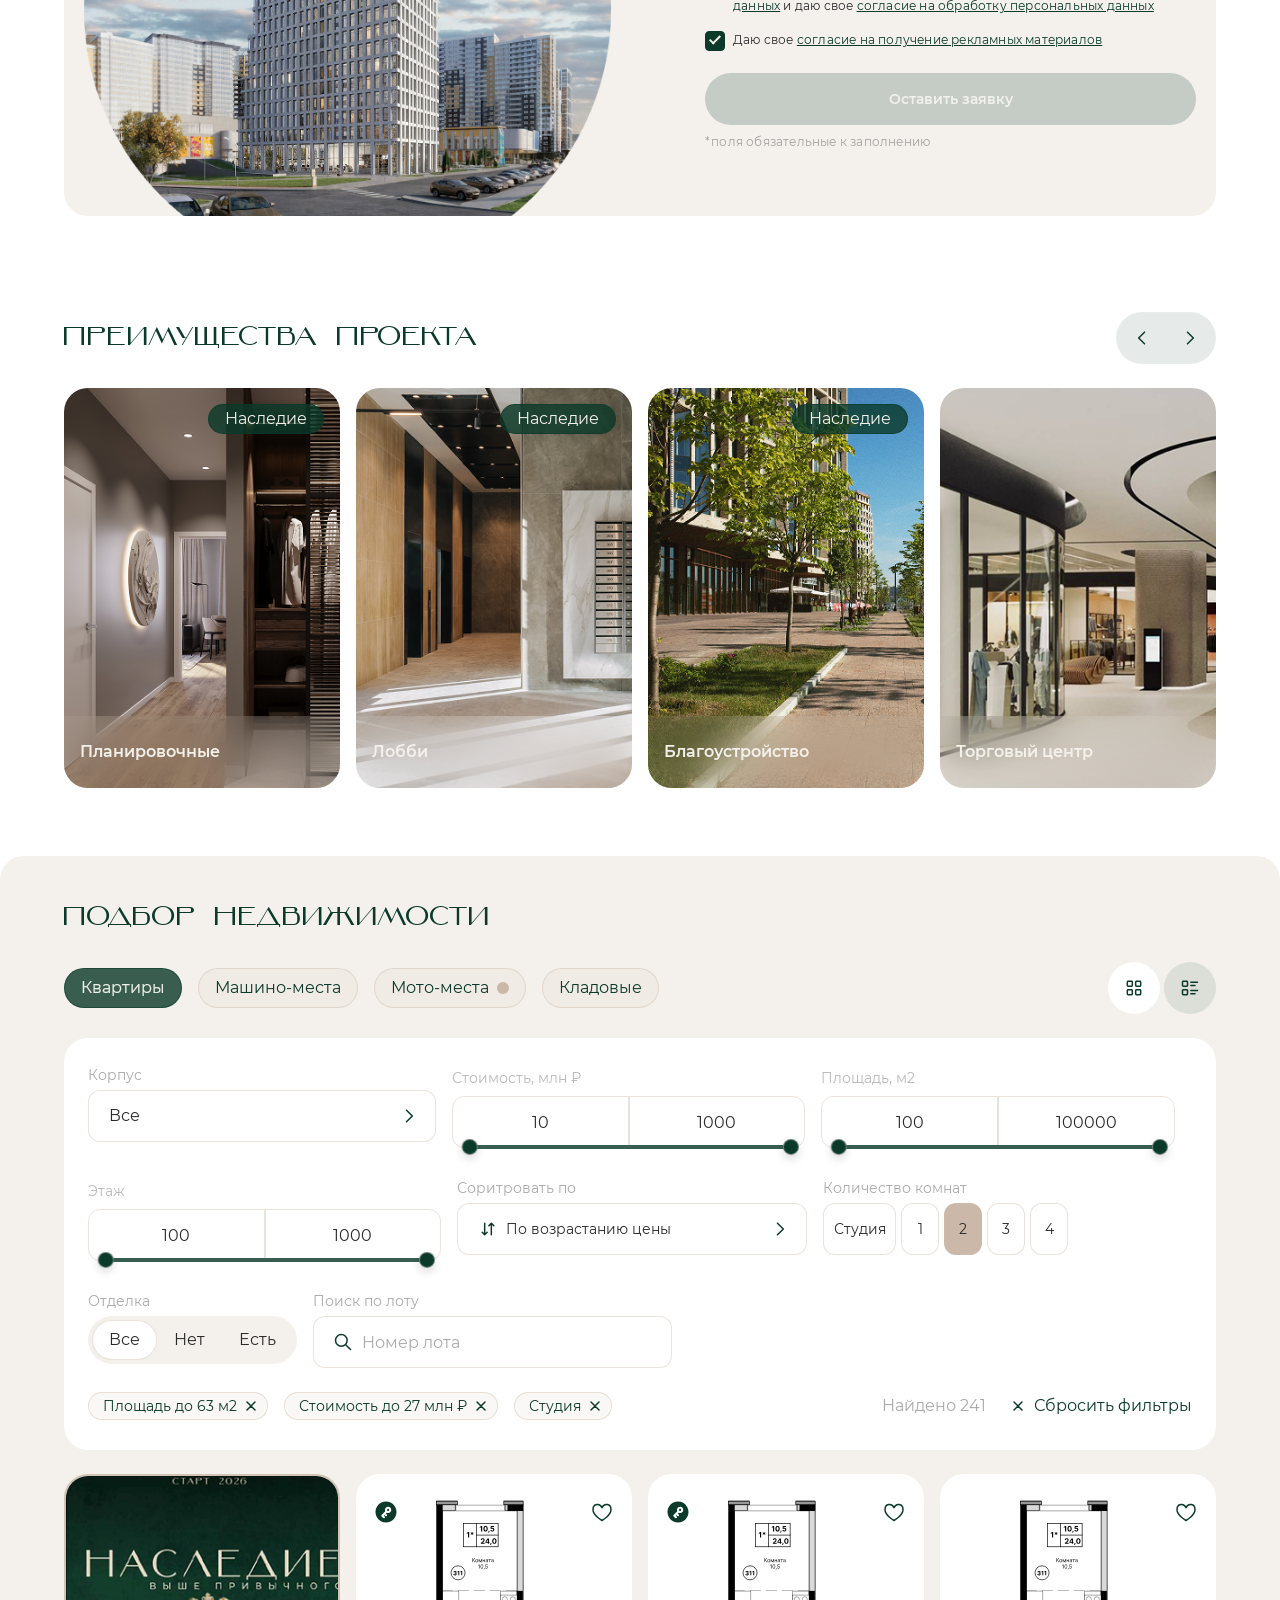
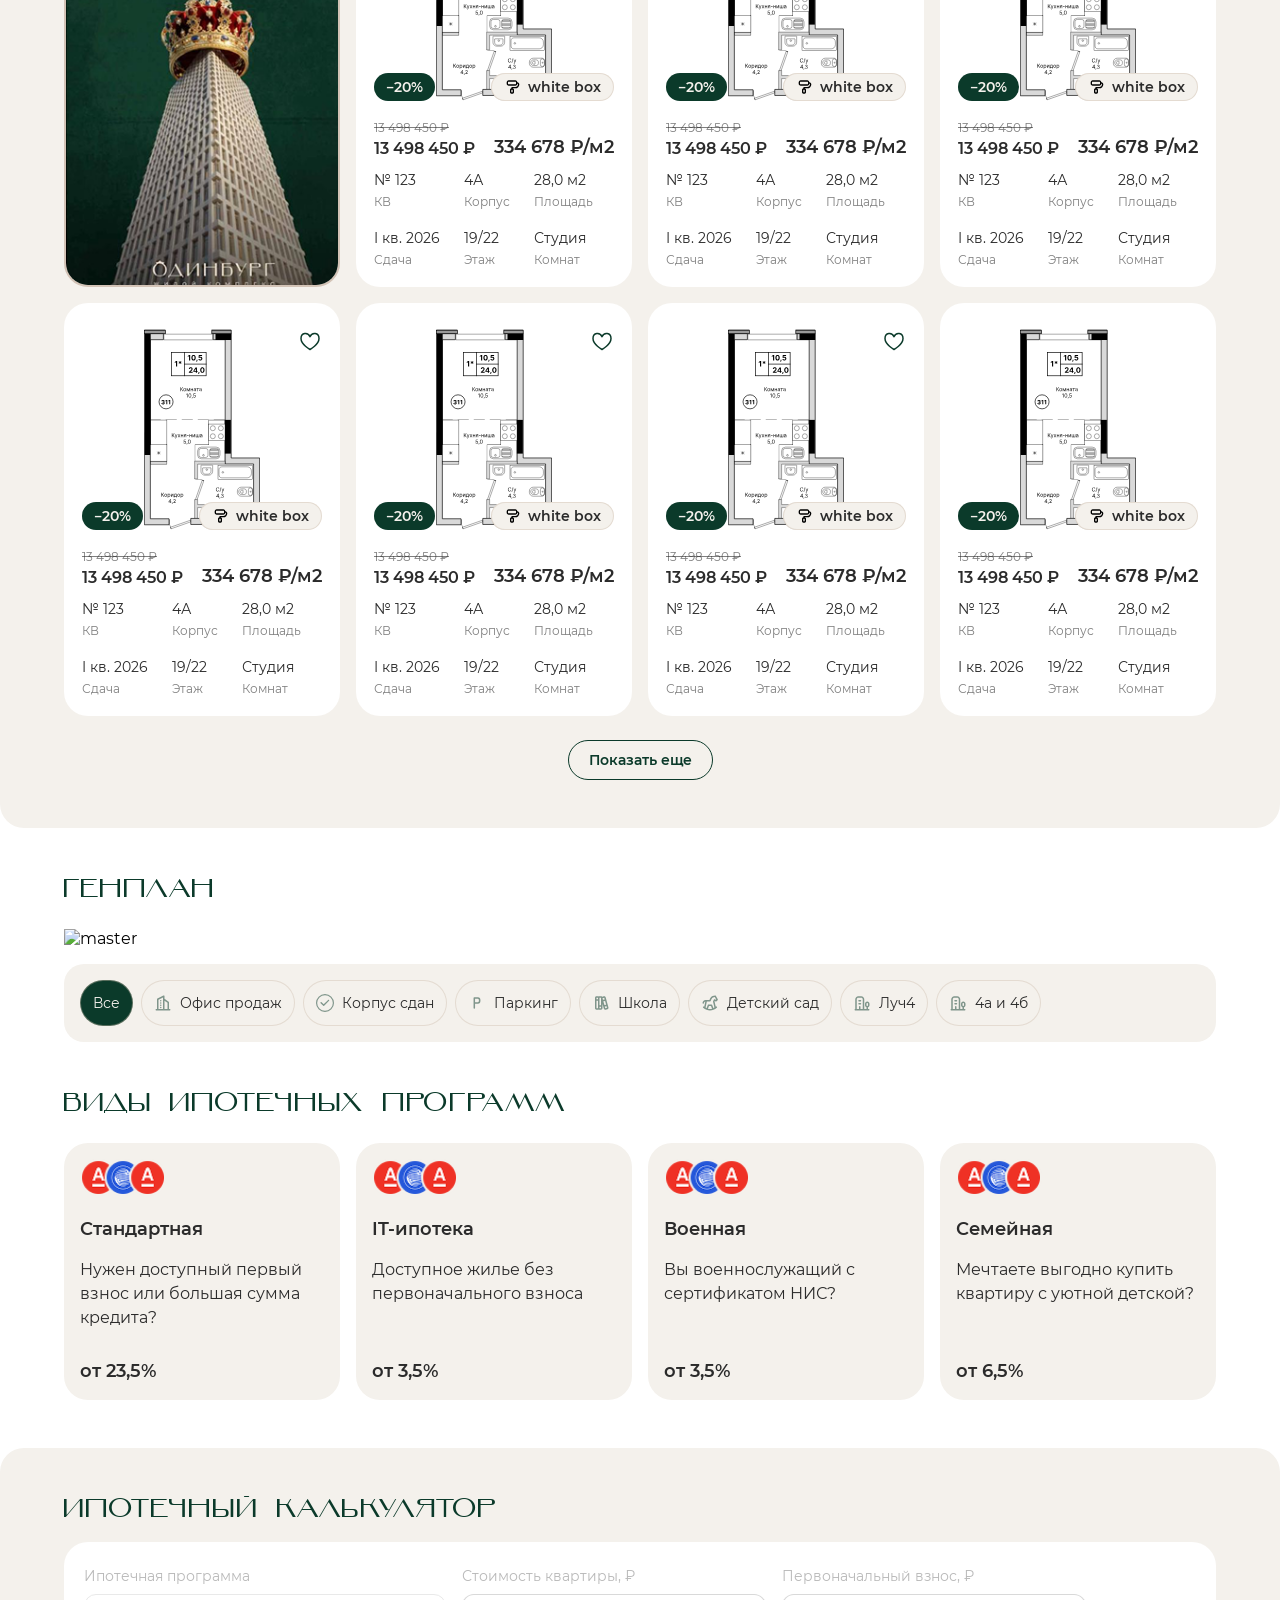
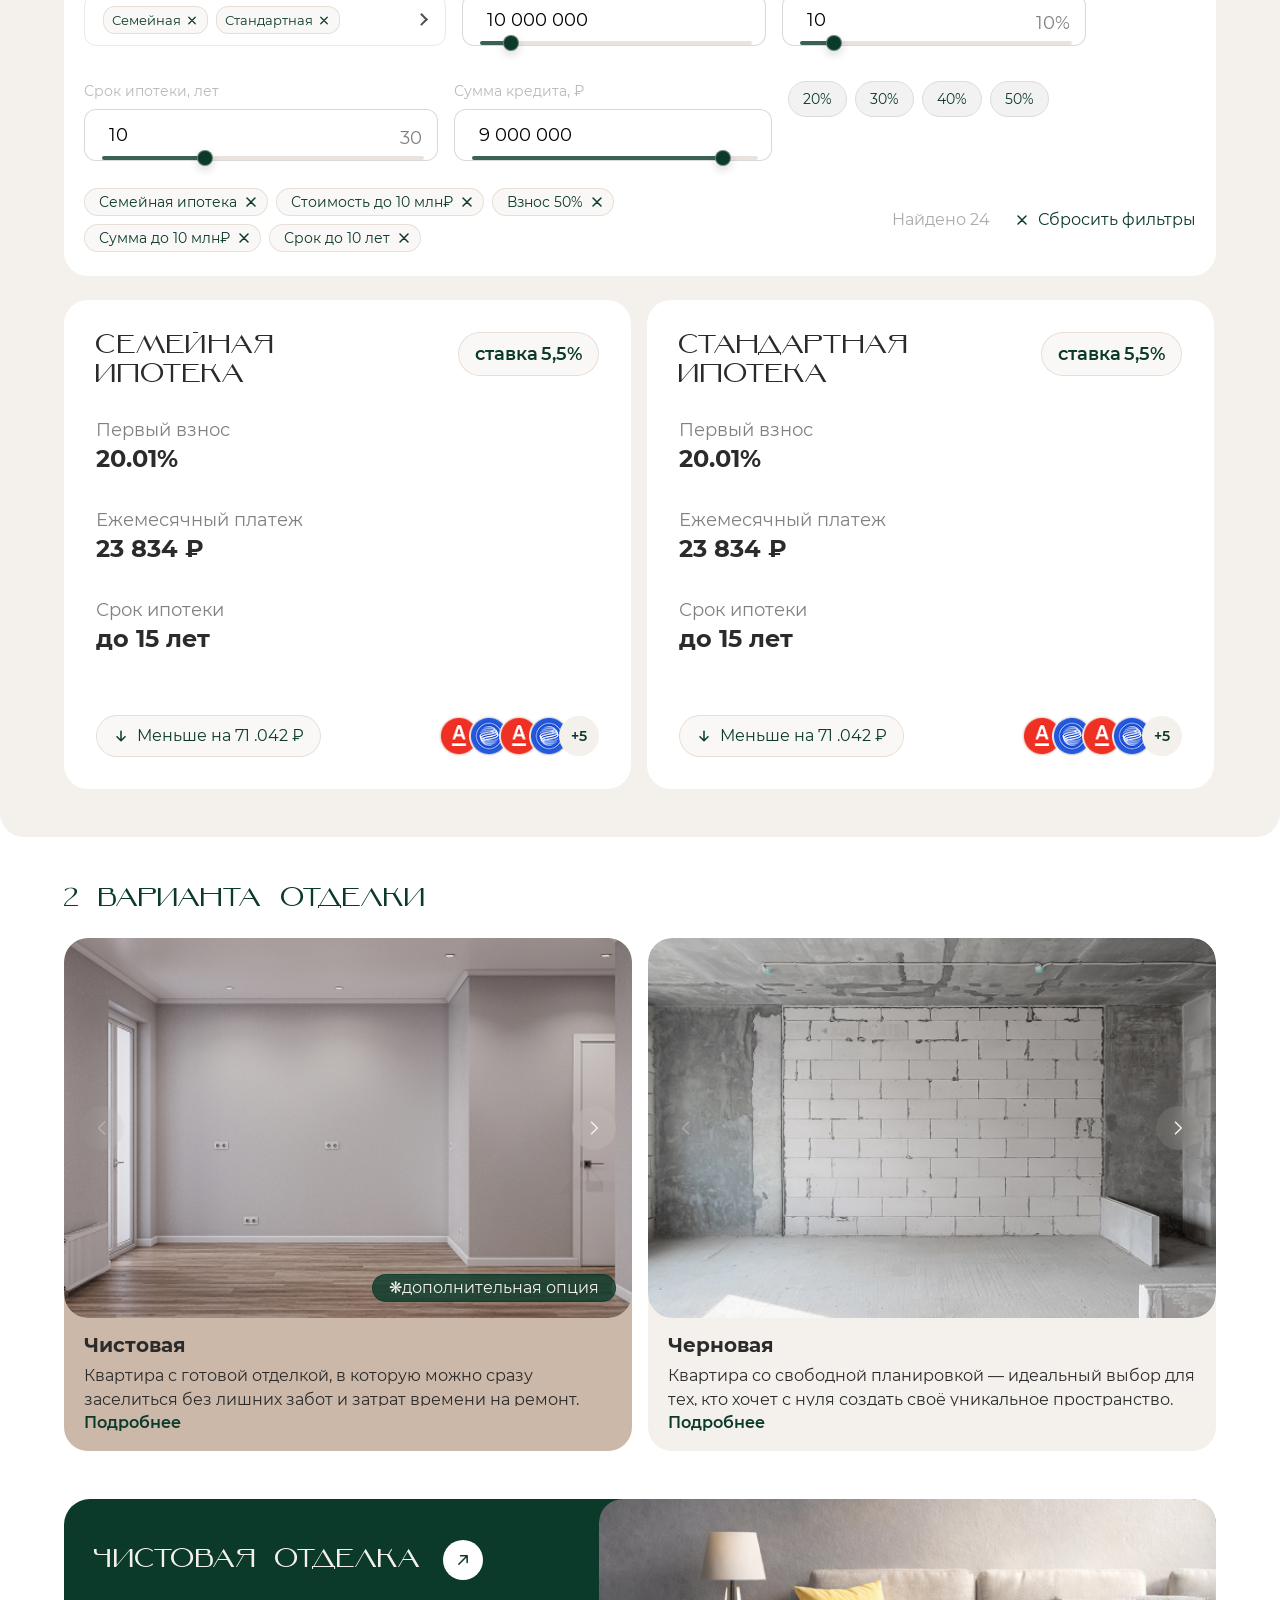
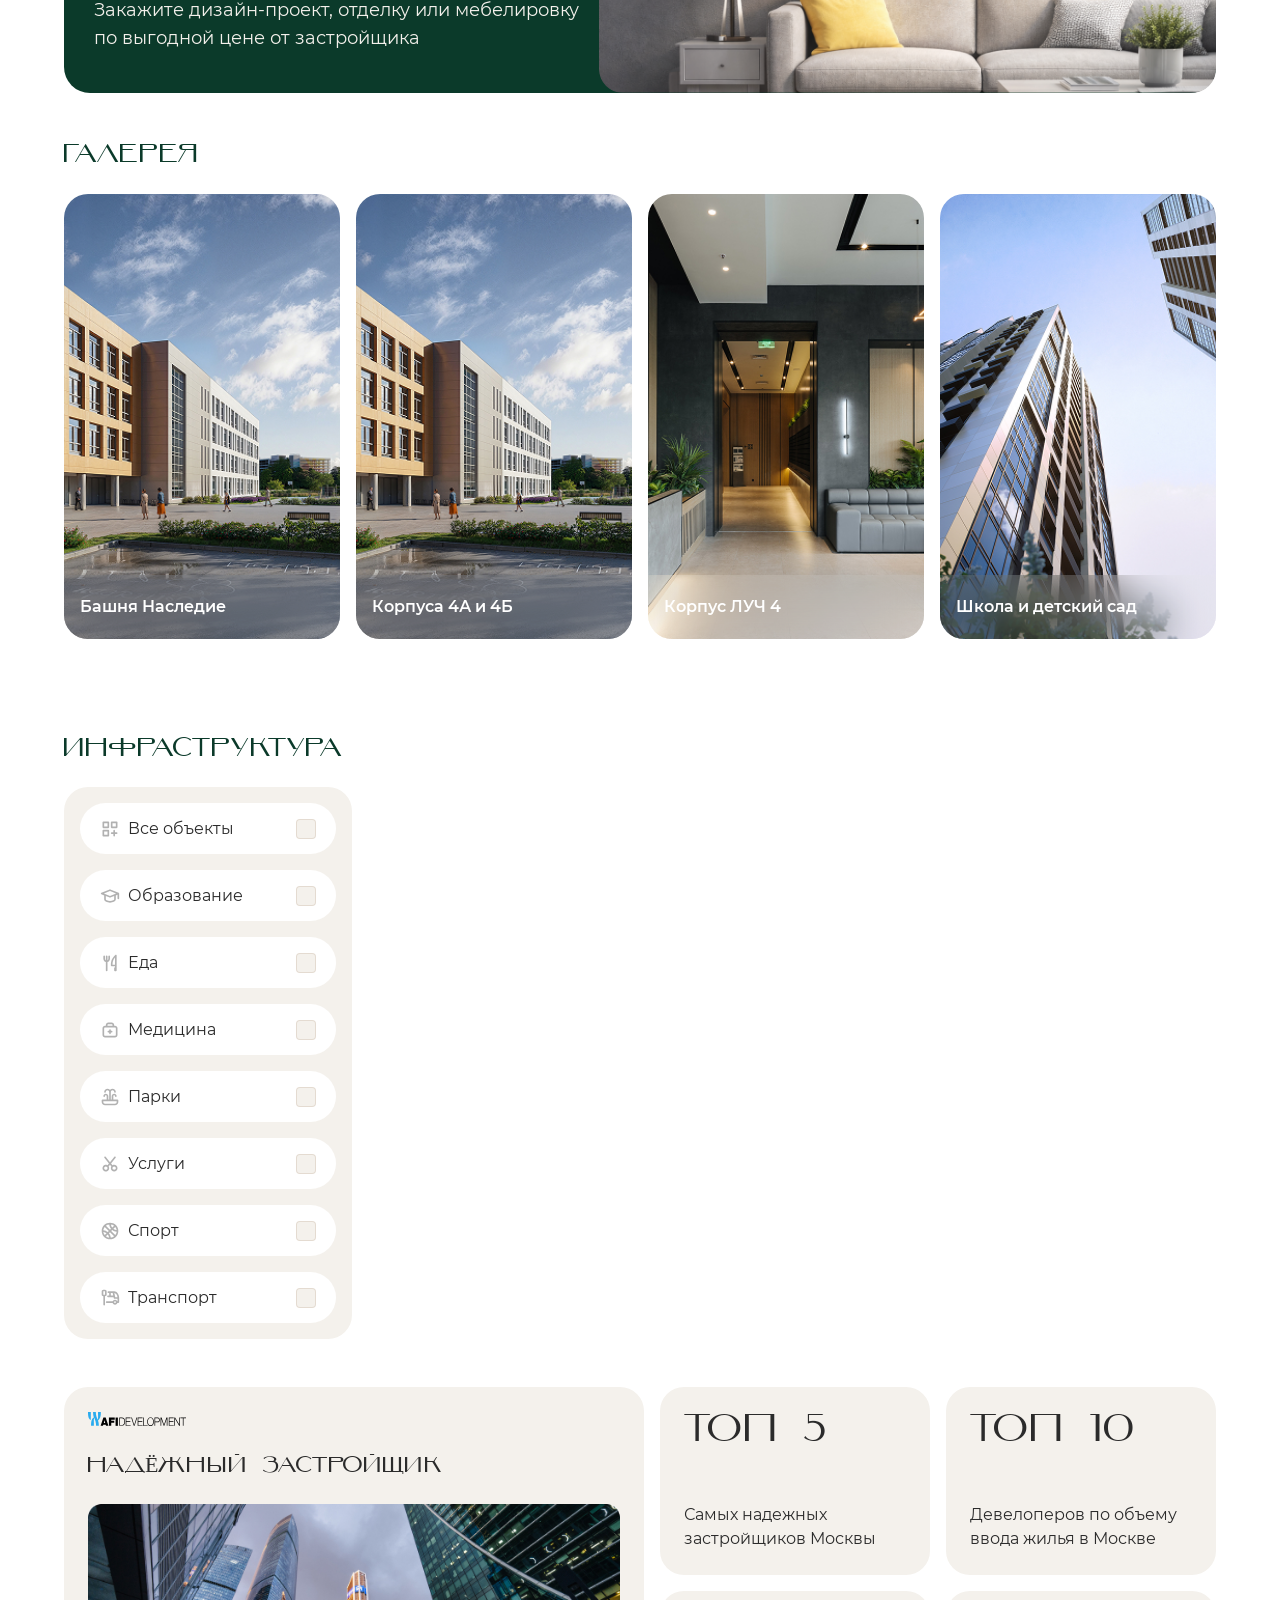
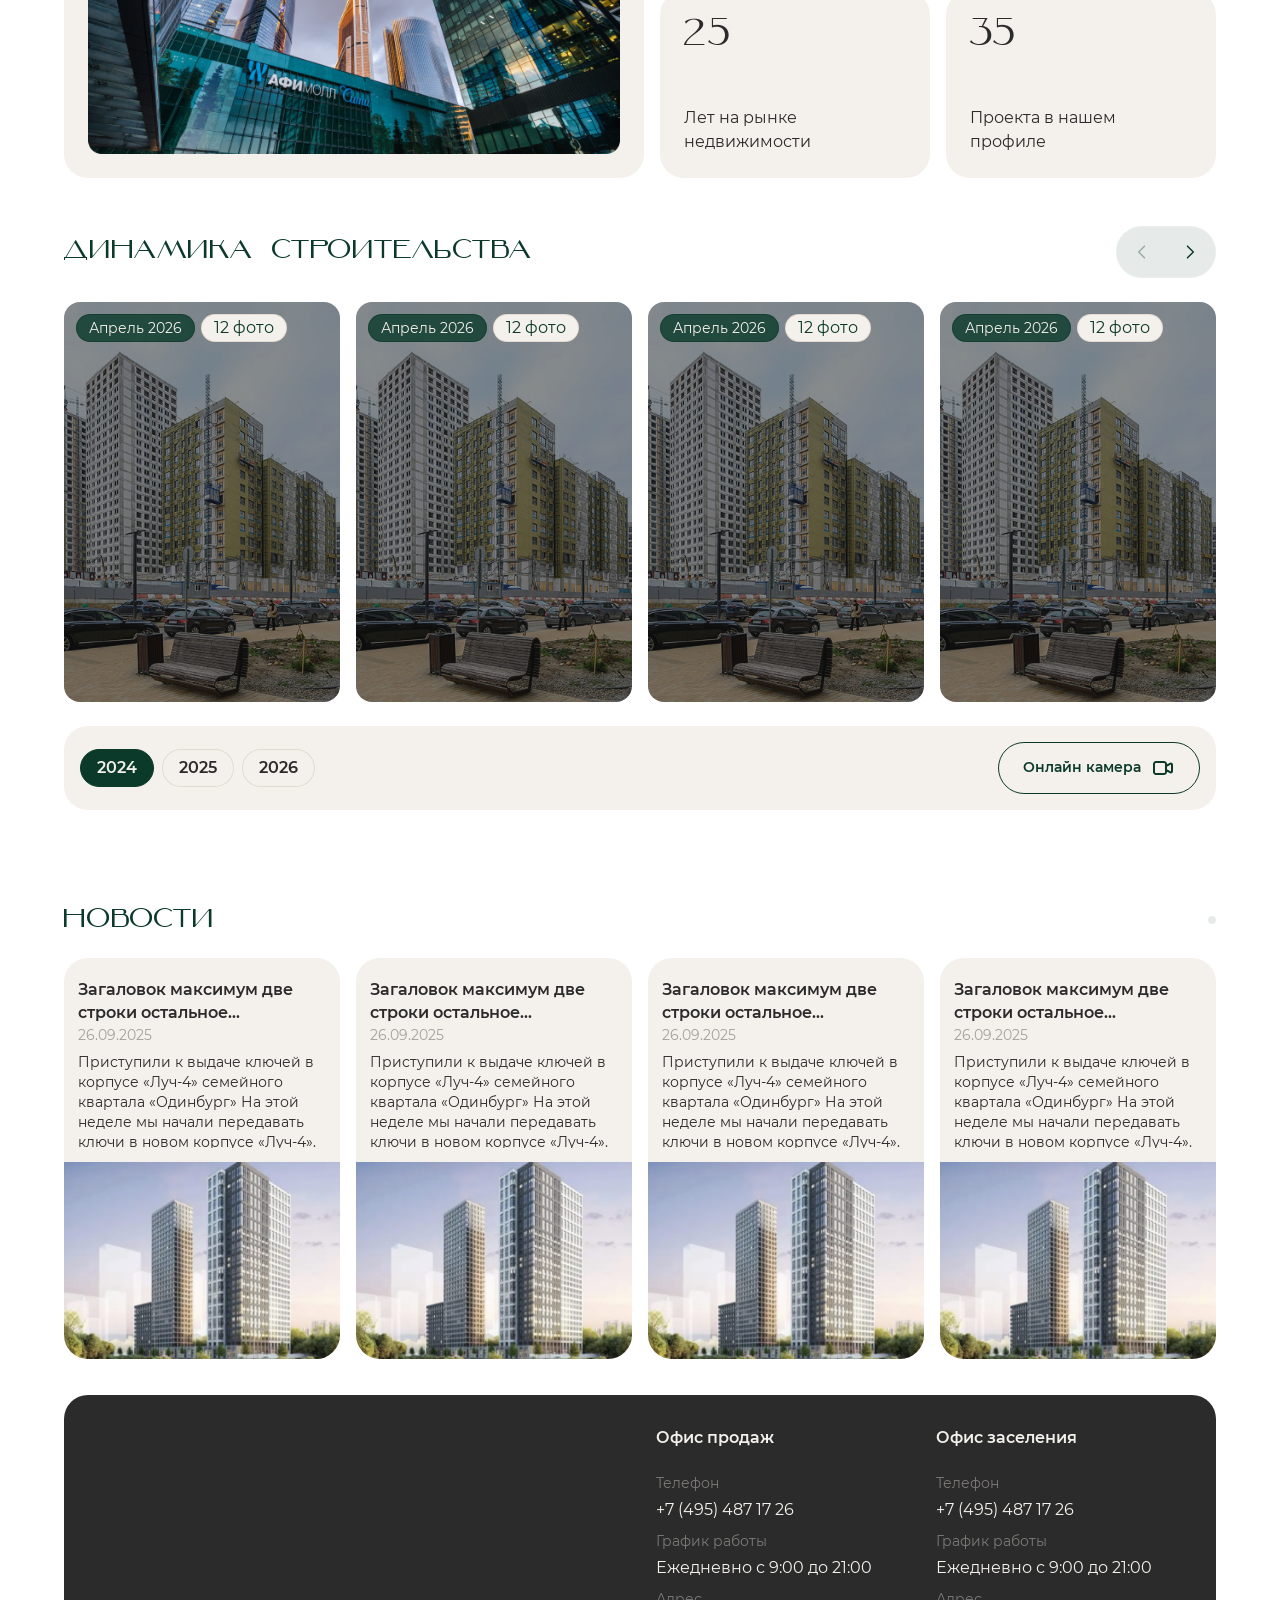
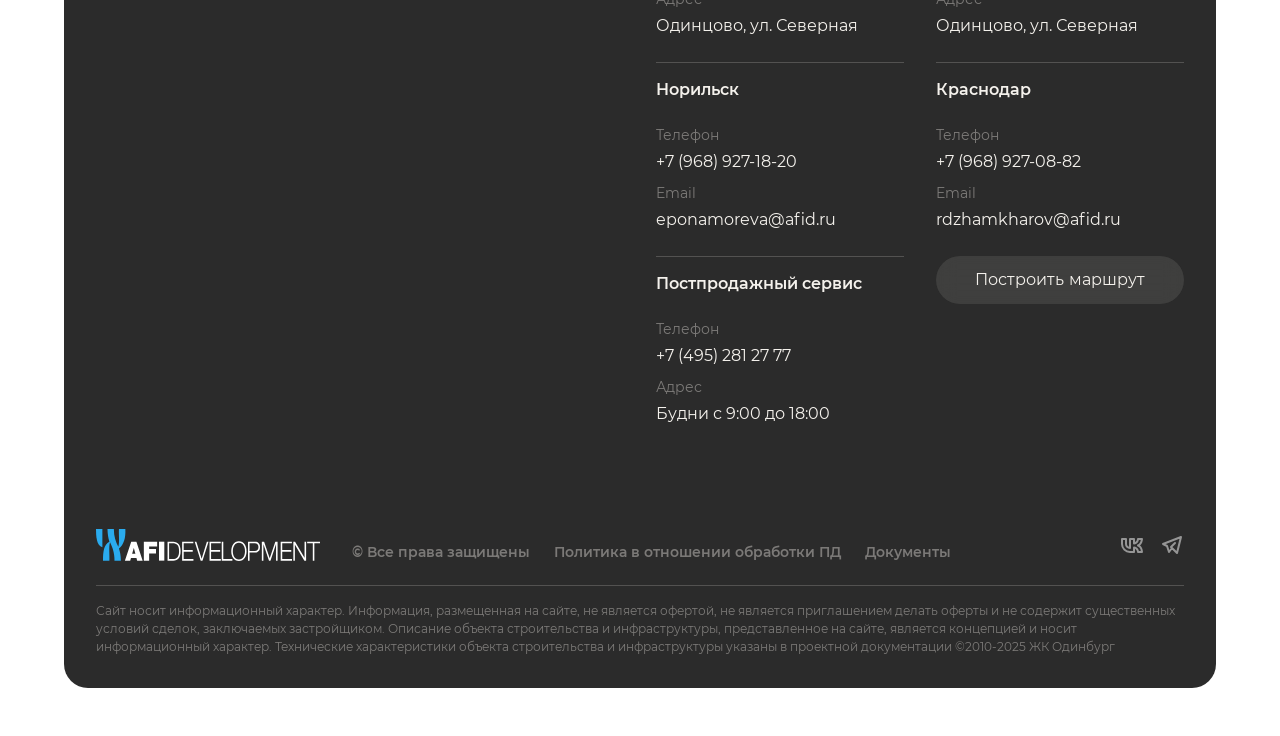
==== commit 2093c1de: "fiewrer" ====
--- a/index.html
+++ b/index.html
@@ -5476,14 +5476,24 @@
                                 <div class="swiper options-gallery-slide">
                                     <div class="swiper-wrapper">
                                         <div class="swiper-slide">
-                                            <div class="options-gallery-pic G-flex">
+                                            <a href="./assets/img/options-1.jpg" class="options-gallery-pic G-flex" data-fancybox="options">
                                                 <img src="./assets/img/options-1.jpg" alt="options" loading="lazy">
-                                            </div>
+                                                <div class="zoom-gallery">
+                                                    <svg xmlns="http://www.w3.org/2000/svg" width="20" height="20" viewBox="0 0 20 20" fill="none">
+                                                        <path d="M12.5 12.5L17.5 17.5M8.33333 14.1667C5.11167 14.1667 2.5 11.555 2.5 8.33333C2.5 5.11167 5.11167 2.5 8.33333 2.5C11.555 2.5 14.1667 5.11167 14.1667 8.33333C14.1667 11.555 11.555 14.1667 8.33333 14.1667Z" stroke="#F4F1EC" stroke-width="1.5" stroke-linecap="round" stroke-linejoin="round"/>
+                                                    </svg>
+                                                </div>
+                                            </a>
                                         </div>
                                         <div class="swiper-slide">
-                                            <div class="options-gallery-pic G-flex">
+                                            <a href="./assets/img/options-1.jpg" class="options-gallery-pic G-flex" data-fancybox="options">
                                                 <img src="./assets/img/options-1.jpg" alt="options" loading="lazy">
-                                            </div>
+                                                <div class="zoom-gallery">
+                                                    <svg xmlns="http://www.w3.org/2000/svg" width="20" height="20" viewBox="0 0 20 20" fill="none">
+                                                        <path d="M12.5 12.5L17.5 17.5M8.33333 14.1667C5.11167 14.1667 2.5 11.555 2.5 8.33333C2.5 5.11167 5.11167 2.5 8.33333 2.5C11.555 2.5 14.1667 5.11167 14.1667 8.33333C14.1667 11.555 11.555 14.1667 8.33333 14.1667Z" stroke="#F4F1EC" stroke-width="1.5" stroke-linecap="round" stroke-linejoin="round"/>
+                                                    </svg>
+                                                </div>
+                                            </a>
                                         </div>
                                     </div>
                                     <div class="options-button-prev swiper-button-prev"><i class="icon icon-arrow-left"></i>
@@ -5508,14 +5518,24 @@
                                 <div class="swiper options-gallery-slide">
                                     <div class="swiper-wrapper">
                                         <div class="swiper-slide">
-                                            <div class="options-gallery-pic G-flex">
+                                            <a href="./assets/img/options-1.jpg" class="options-gallery-pic G-flex" data-fancybox="options">
                                                 <img src="./assets/img/options-1.jpg" alt="options" loading="lazy">
-                                            </div>
+                                                <div class="zoom-gallery">
+                                                    <svg xmlns="http://www.w3.org/2000/svg" width="20" height="20" viewBox="0 0 20 20" fill="none">
+                                                        <path d="M12.5 12.5L17.5 17.5M8.33333 14.1667C5.11167 14.1667 2.5 11.555 2.5 8.33333C2.5 5.11167 5.11167 2.5 8.33333 2.5C11.555 2.5 14.1667 5.11167 14.1667 8.33333C14.1667 11.555 11.555 14.1667 8.33333 14.1667Z" stroke="#F4F1EC" stroke-width="1.5" stroke-linecap="round" stroke-linejoin="round"/>
+                                                    </svg>
+                                                </div>
+                                            </a>
                                         </div>
                                         <div class="swiper-slide">
-                                            <div class="options-gallery-pic G-flex">
+                                            <a href="./assets/img/options-1.jpg" class="options-gallery-pic G-flex" data-fancybox="options">
                                                 <img src="./assets/img/options-1.jpg" alt="options" loading="lazy">
-                                            </div>
+                                                <div class="zoom-gallery">
+                                                    <svg xmlns="http://www.w3.org/2000/svg" width="20" height="20" viewBox="0 0 20 20" fill="none">
+                                                        <path d="M12.5 12.5L17.5 17.5M8.33333 14.1667C5.11167 14.1667 2.5 11.555 2.5 8.33333C2.5 5.11167 5.11167 2.5 8.33333 2.5C11.555 2.5 14.1667 5.11167 14.1667 8.33333C14.1667 11.555 11.555 14.1667 8.33333 14.1667Z" stroke="#F4F1EC" stroke-width="1.5" stroke-linecap="round" stroke-linejoin="round"/>
+                                                    </svg>
+                                                </div>
+                                            </a>
                                         </div>
                                     </div>
                                     <div class="options-button-prev swiper-button-prev"><i class="icon icon-arrow-left"></i>
